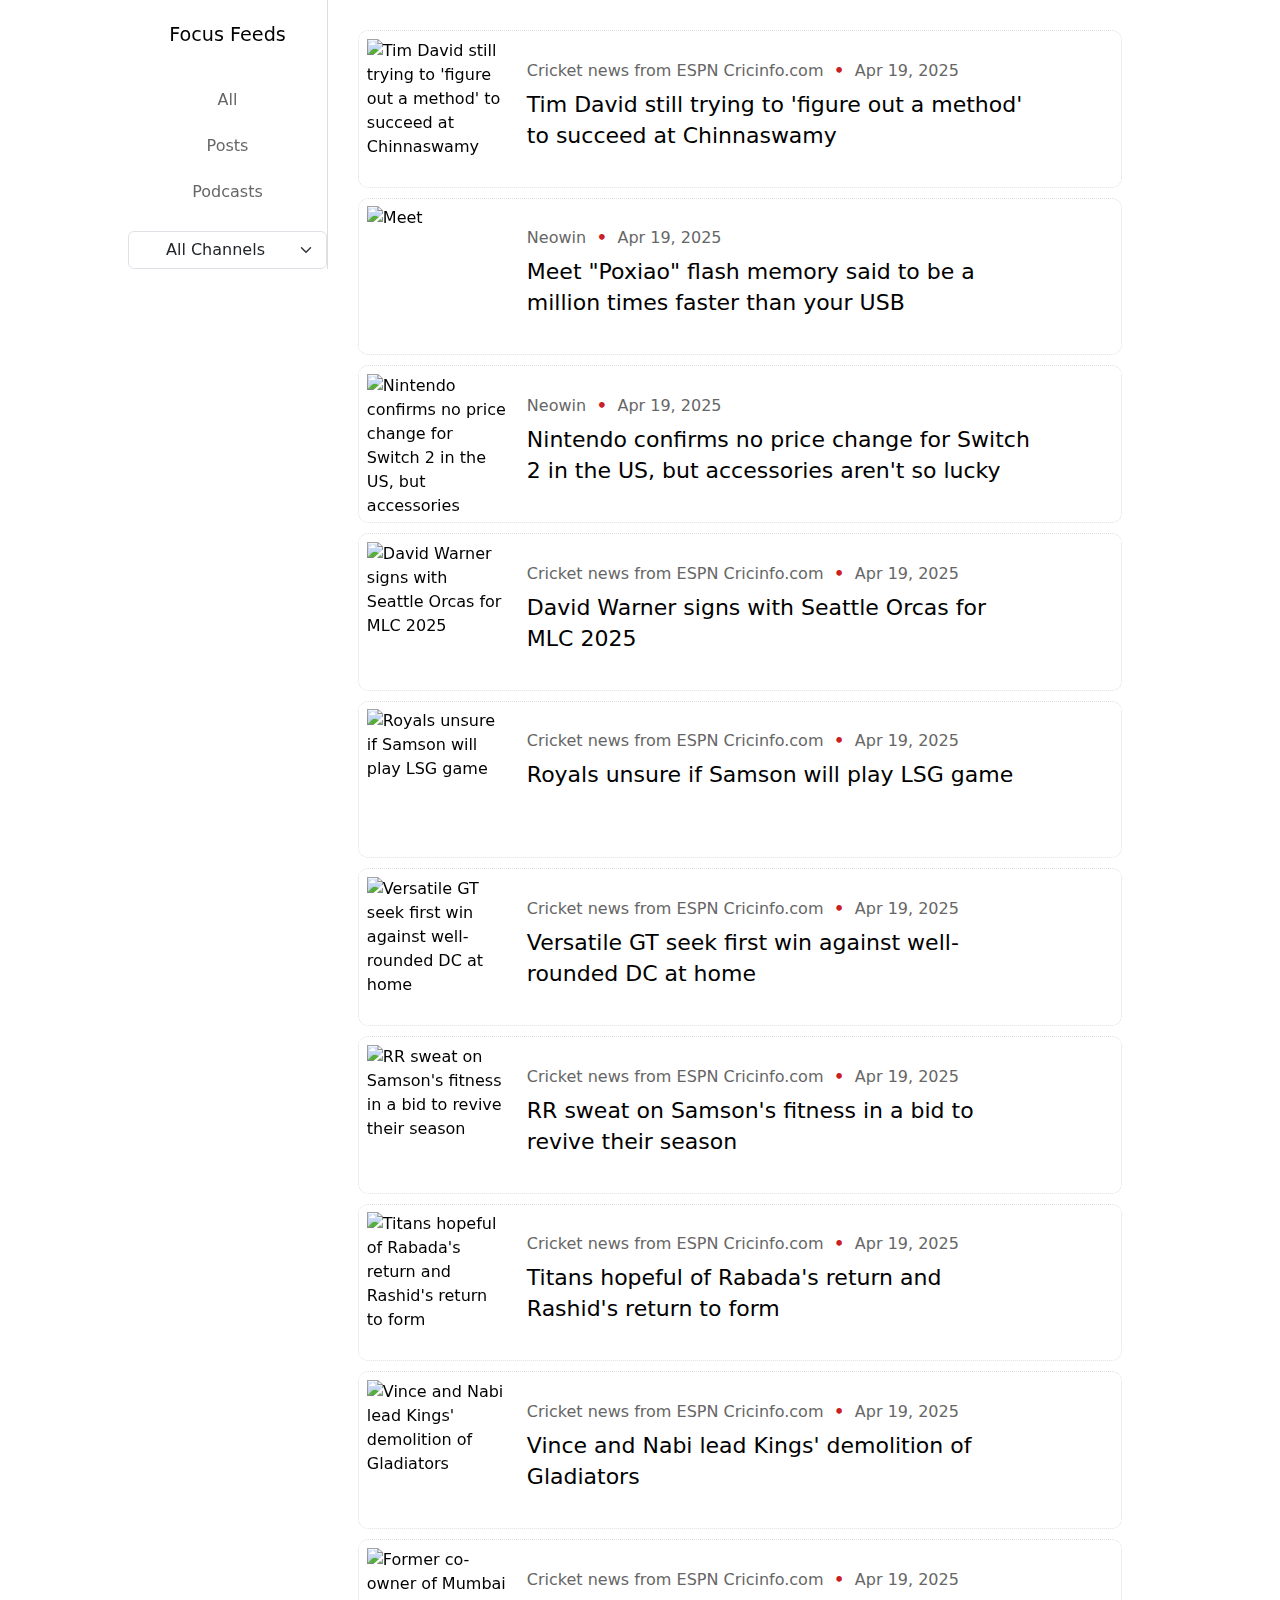
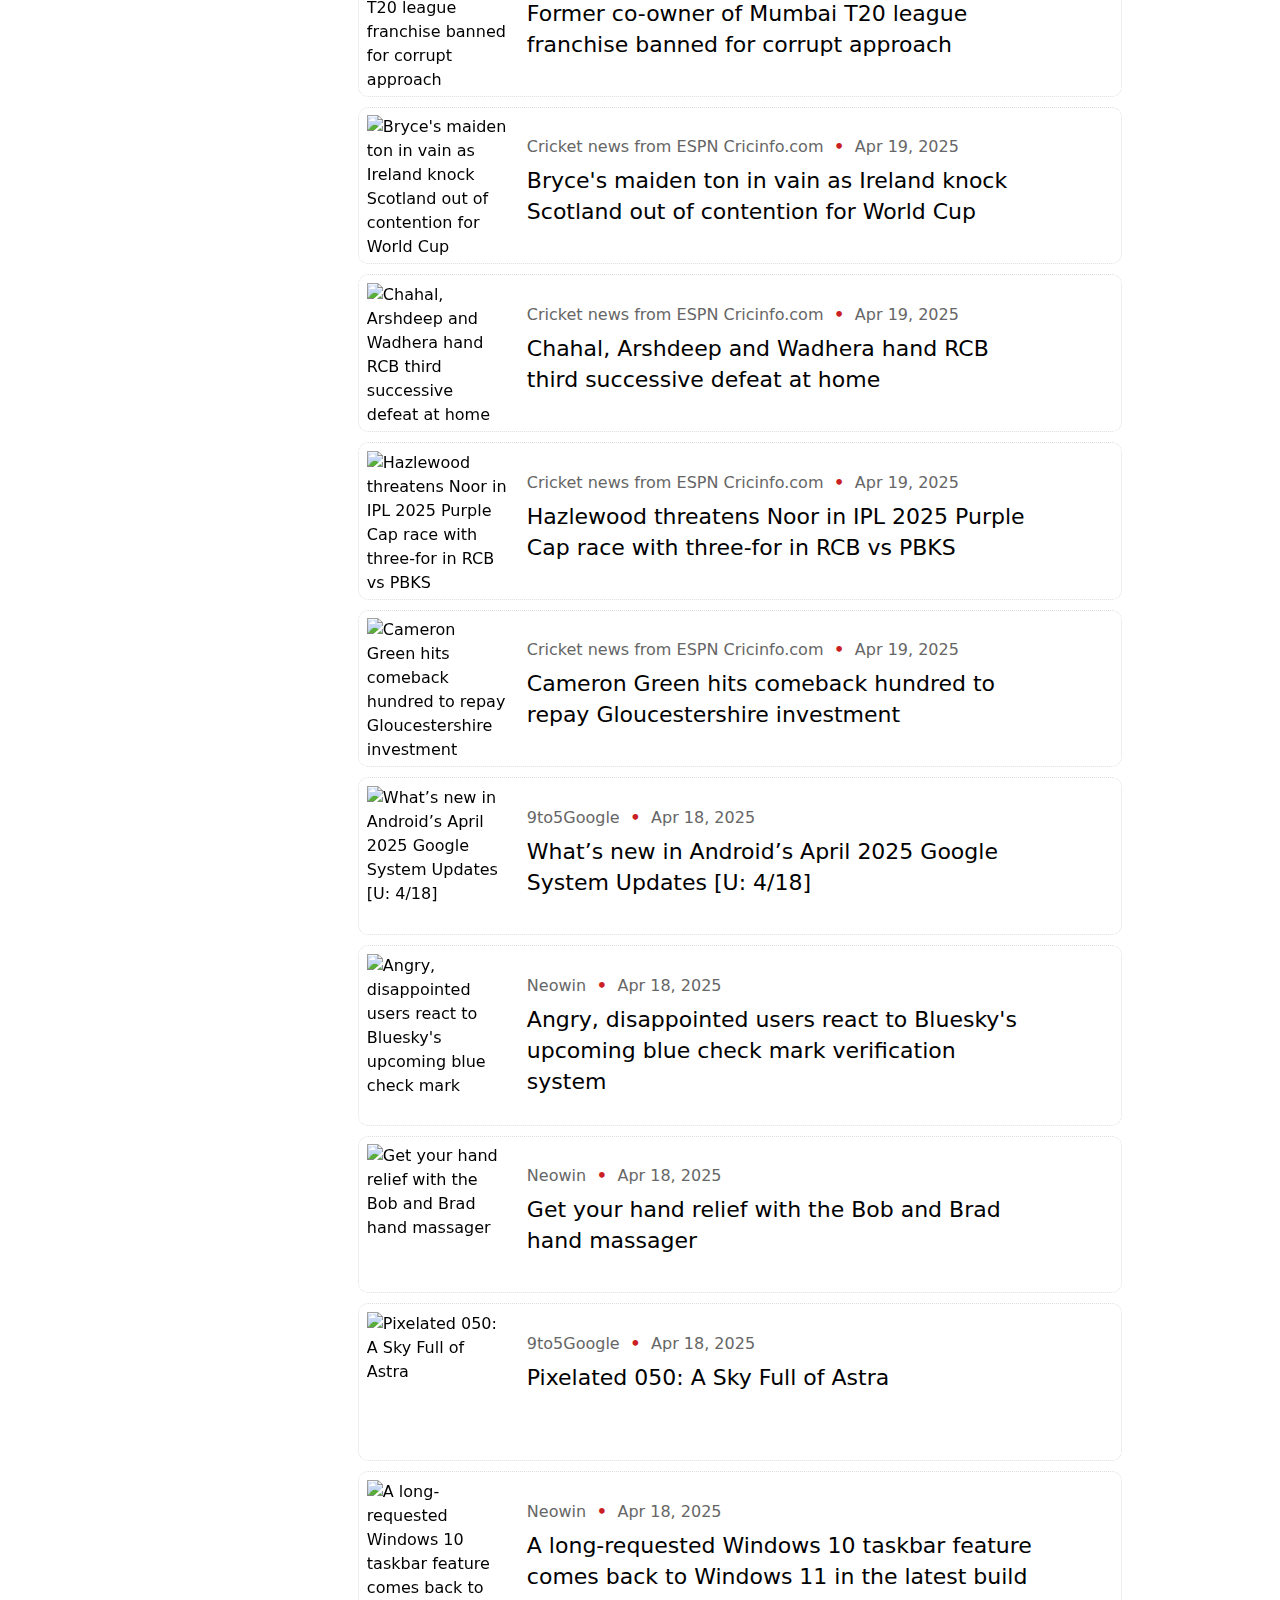
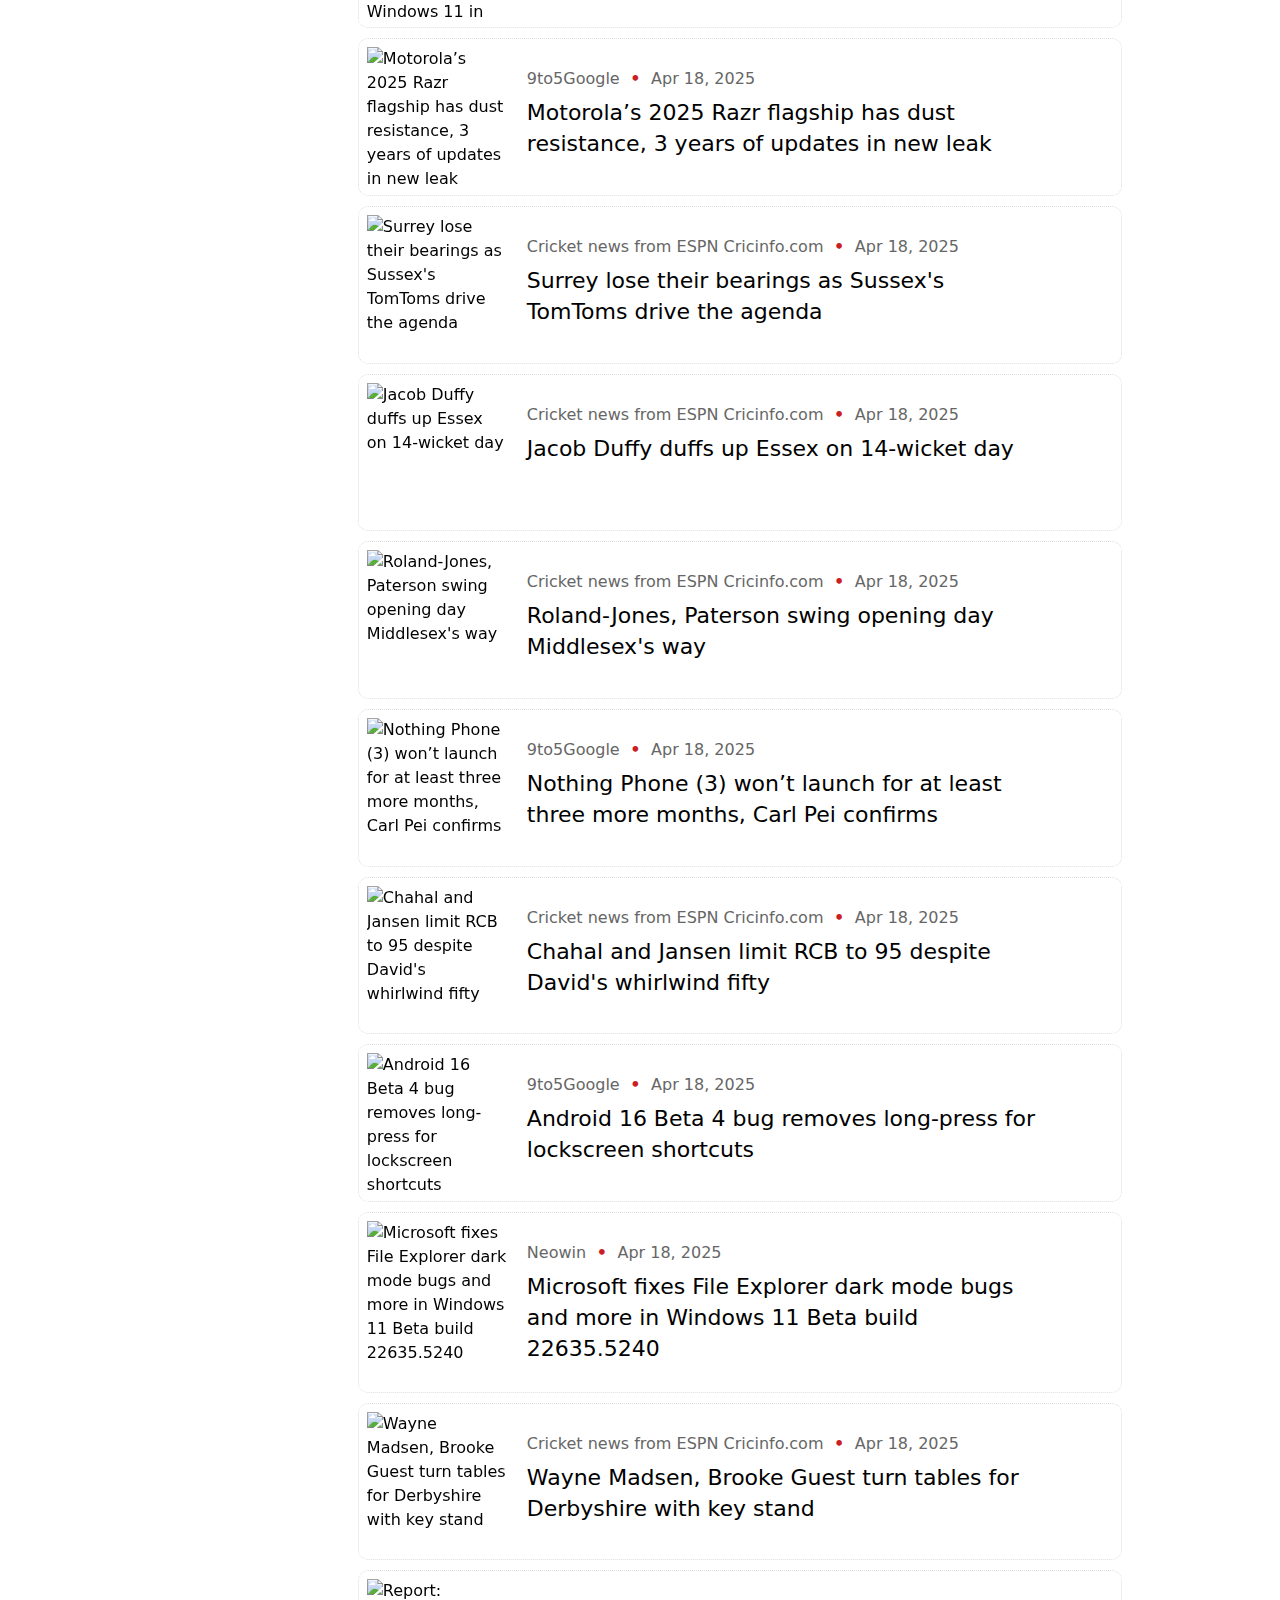
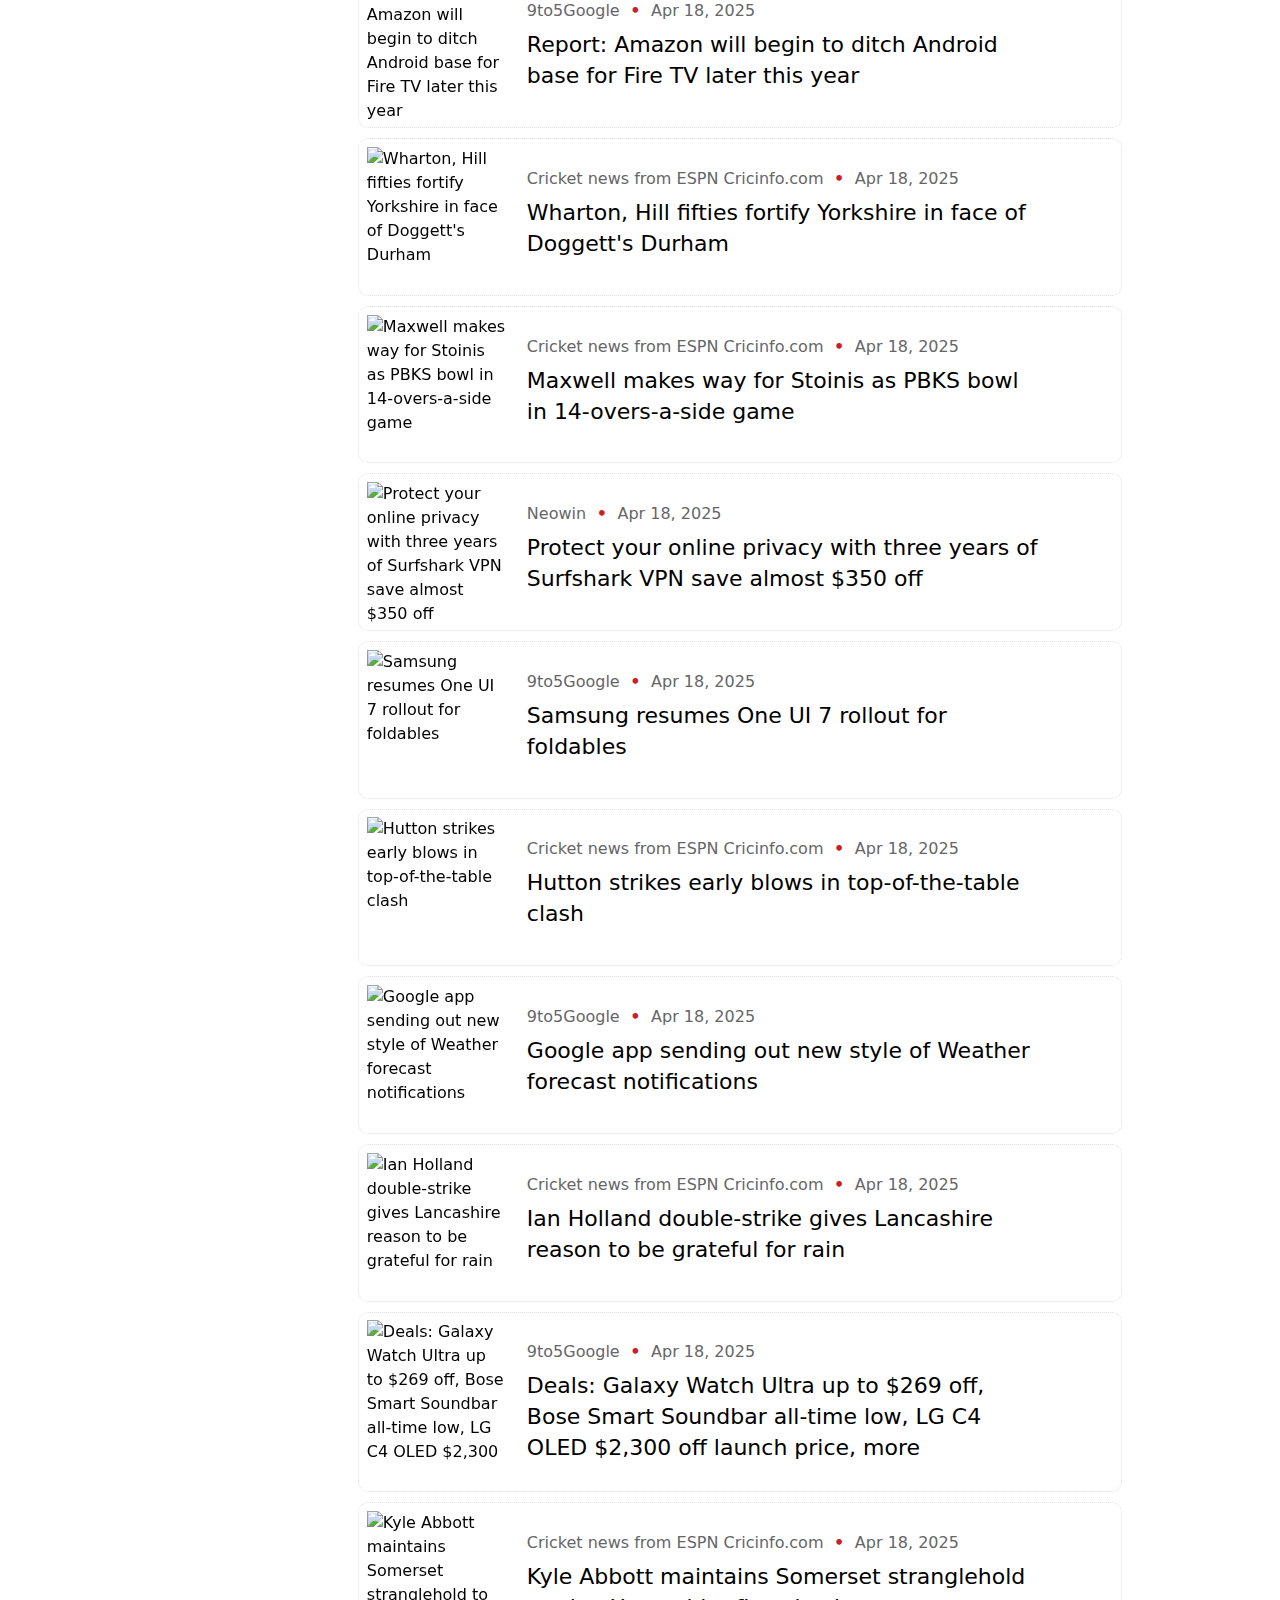
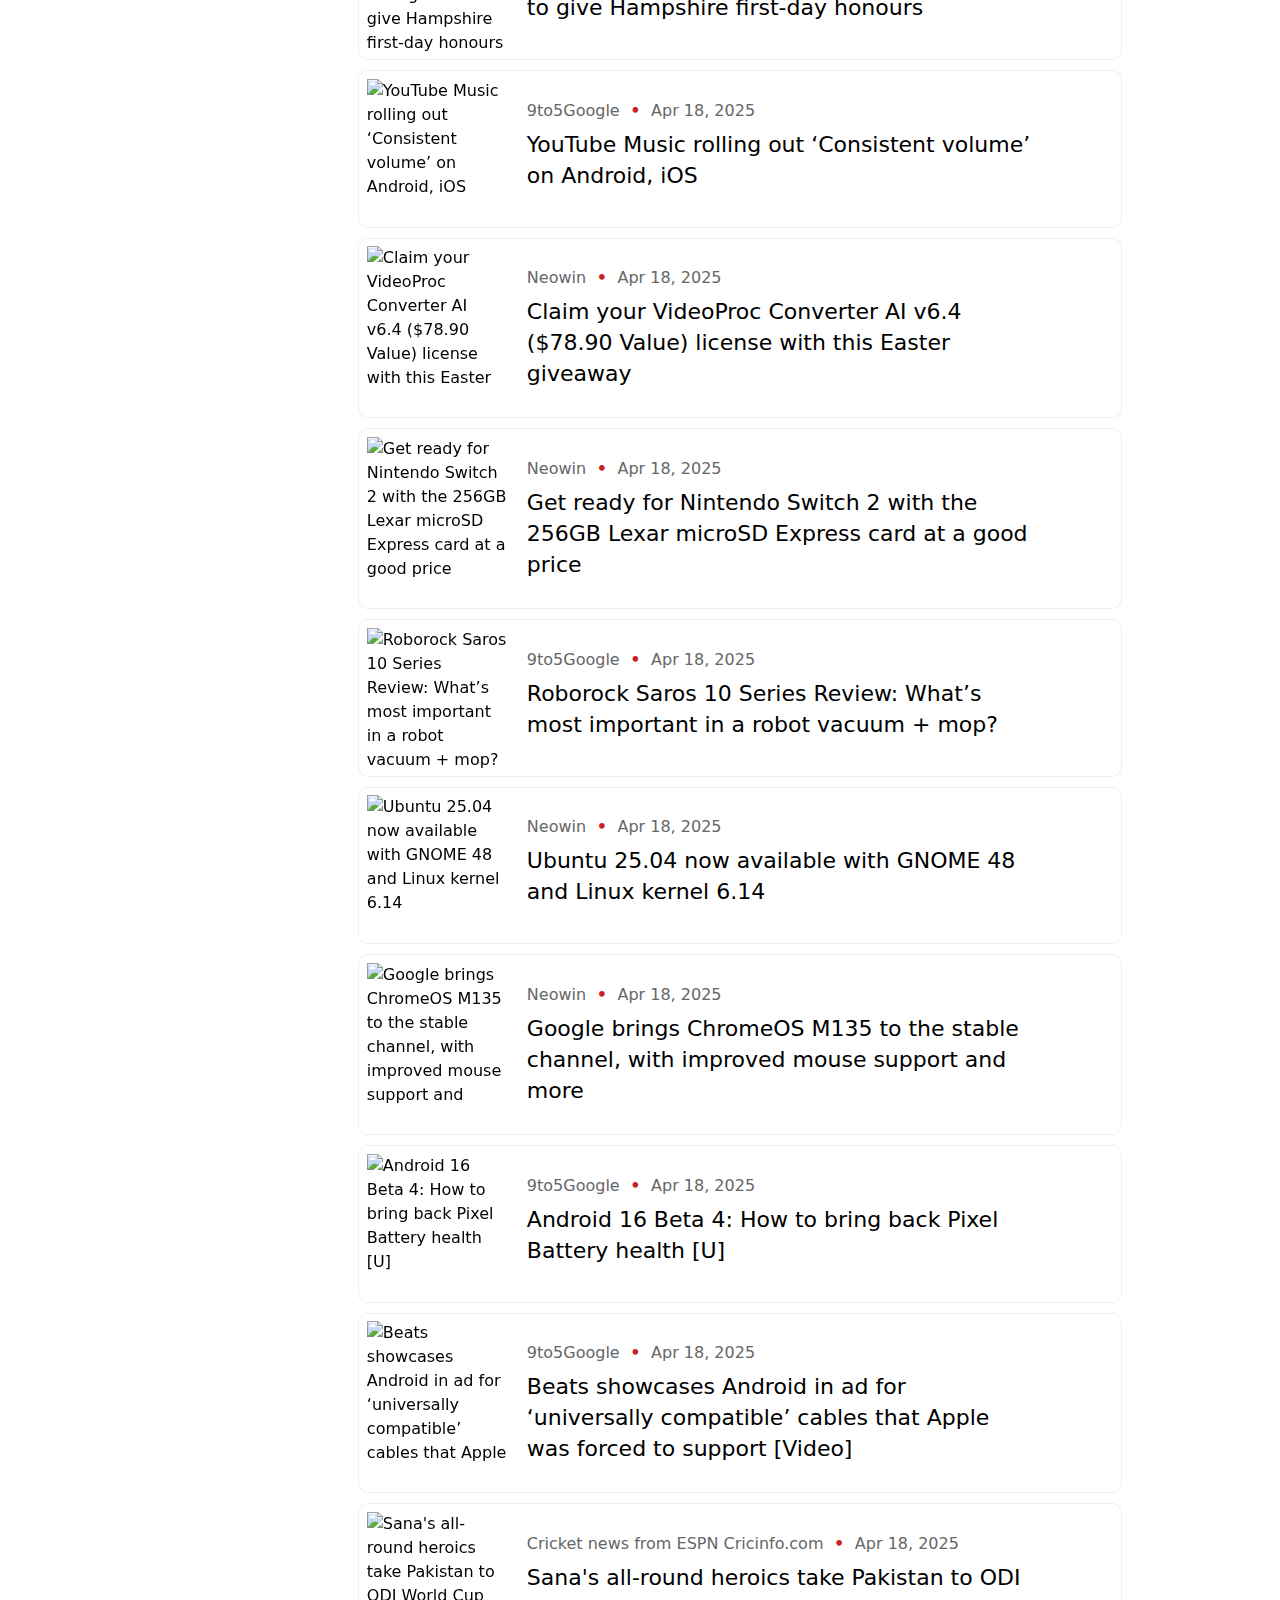
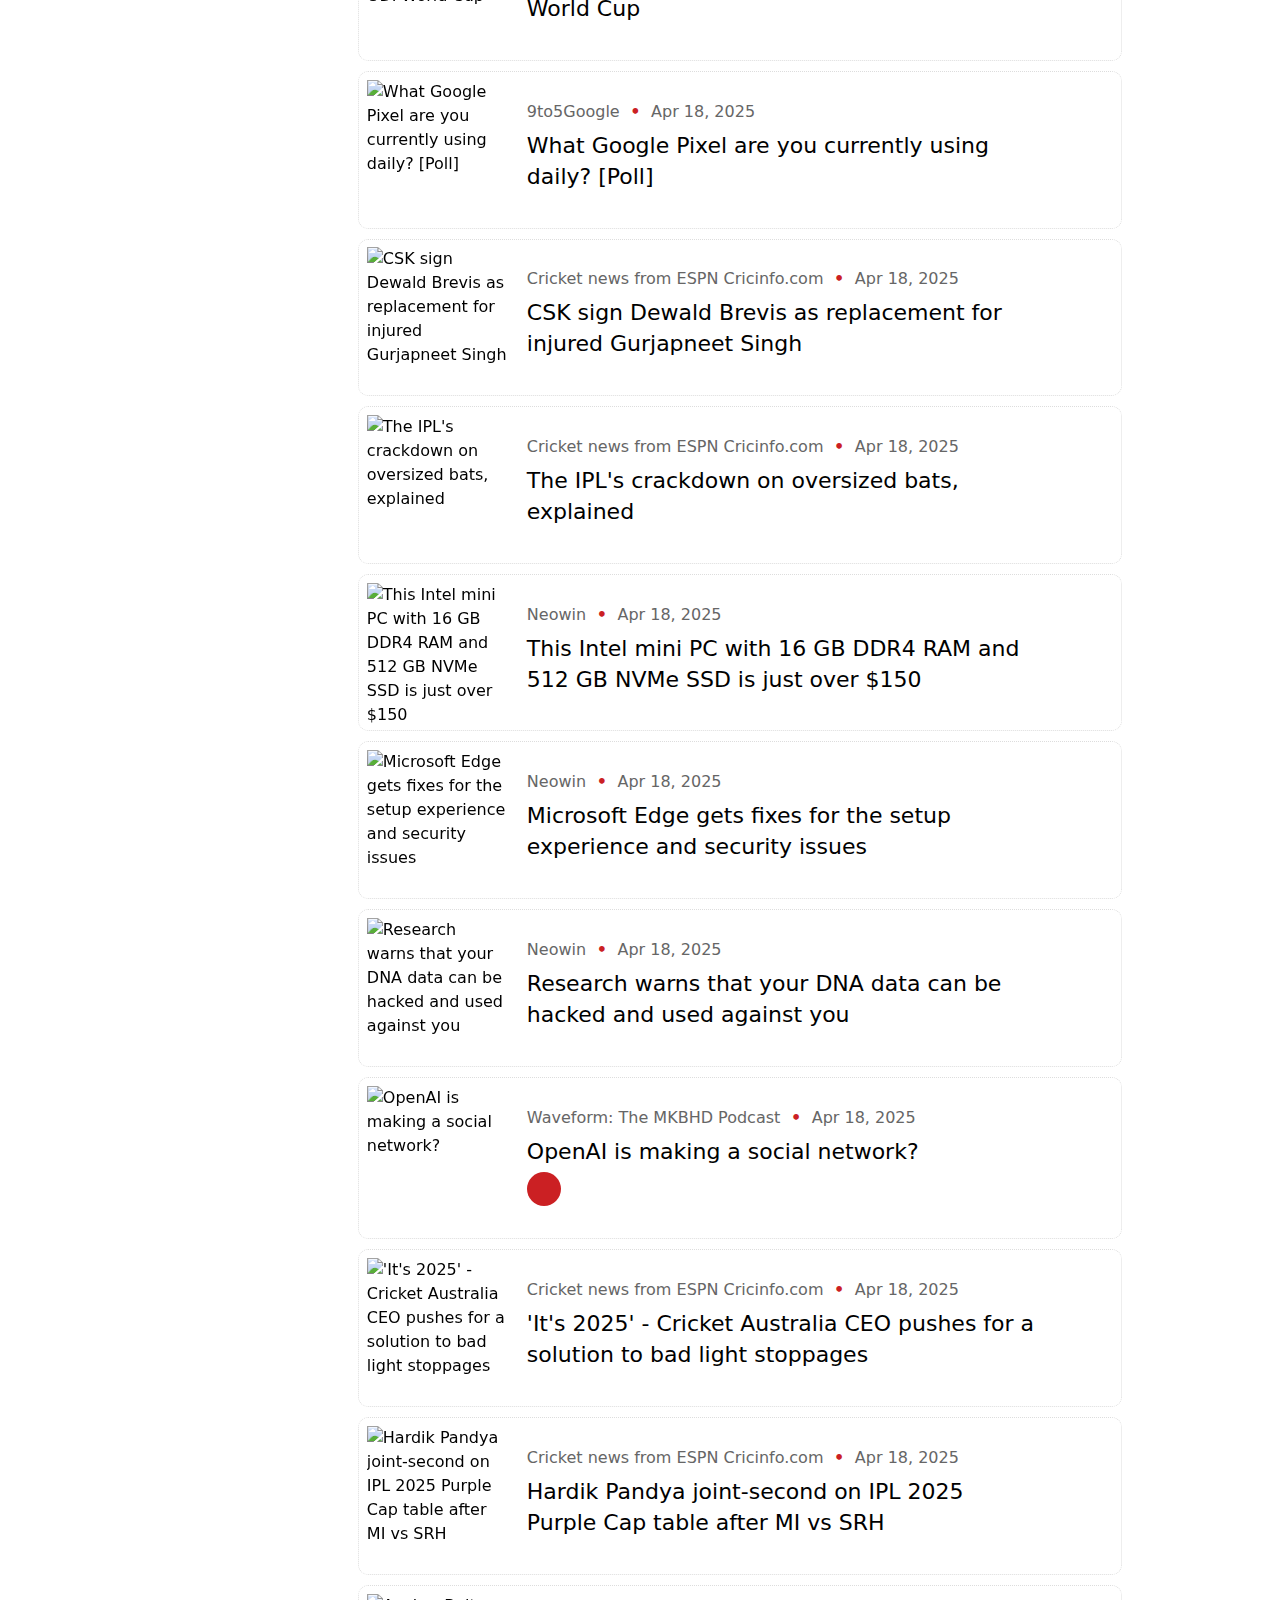
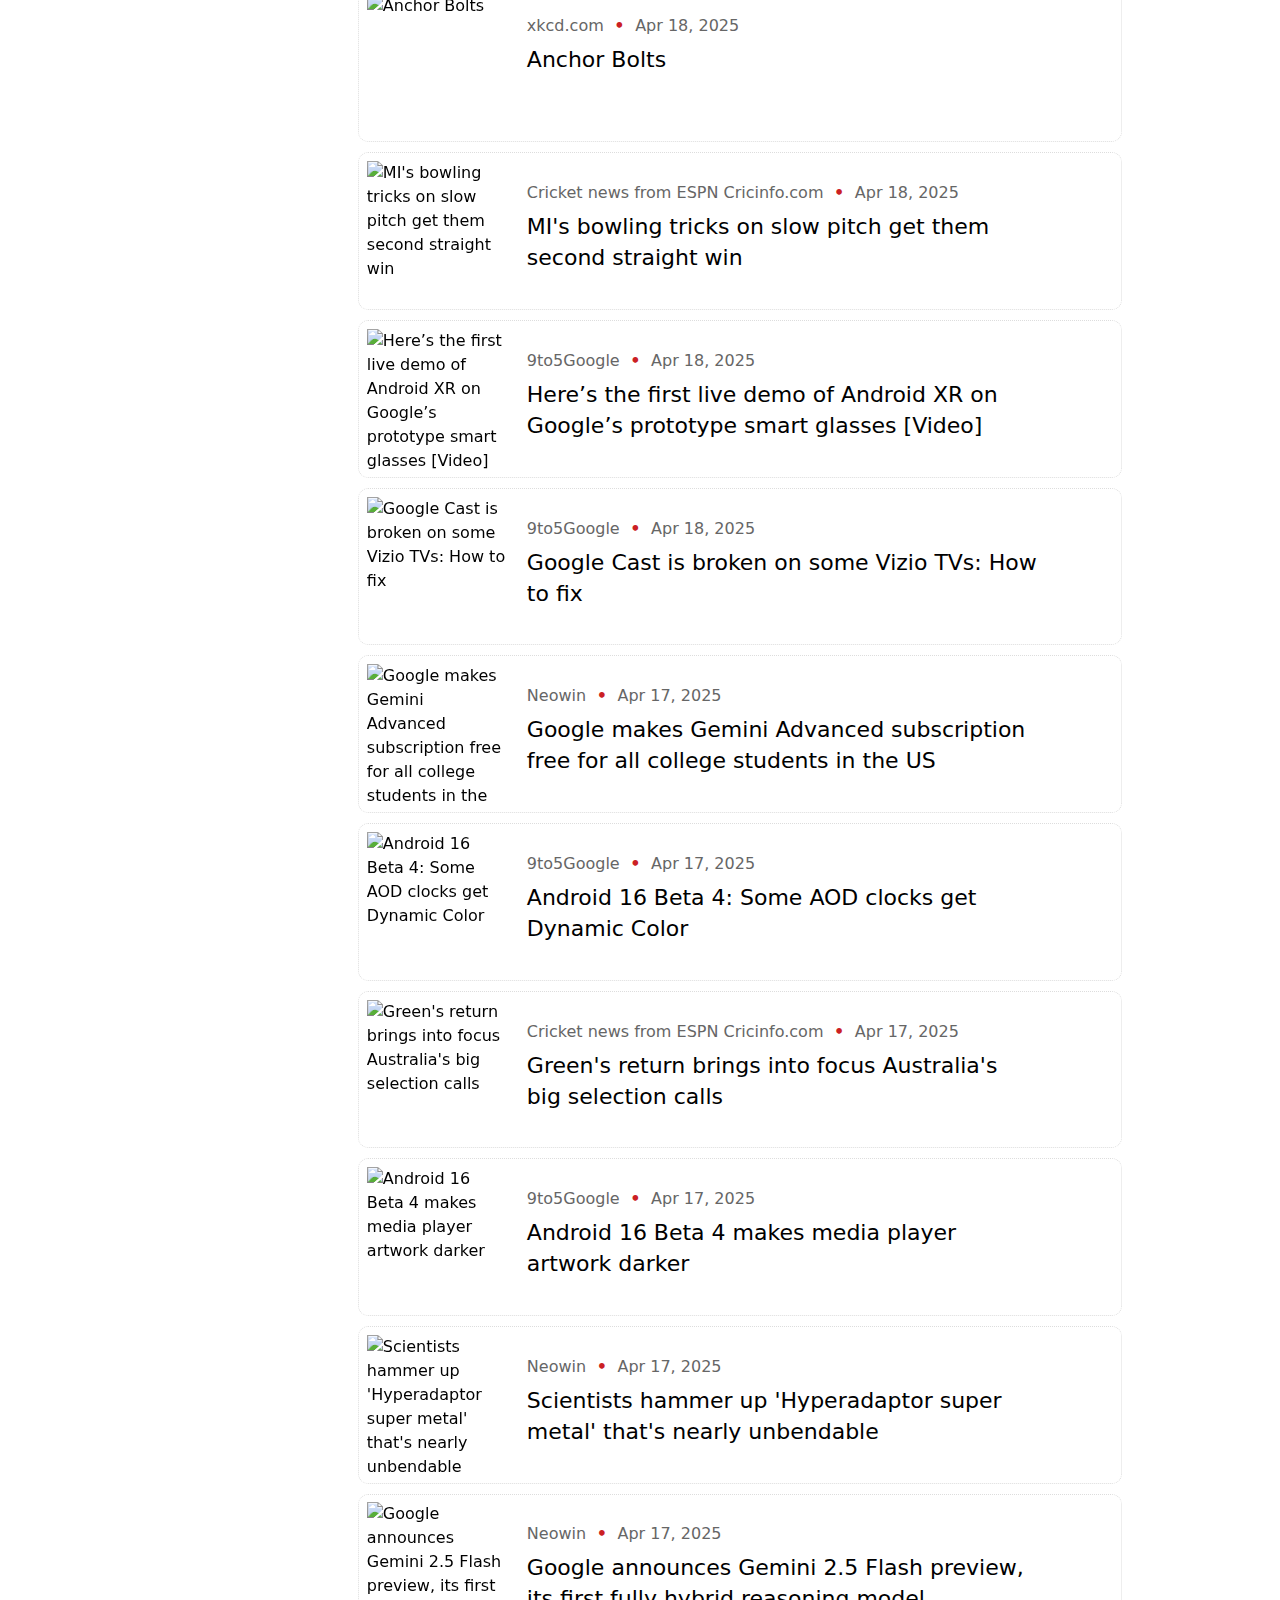
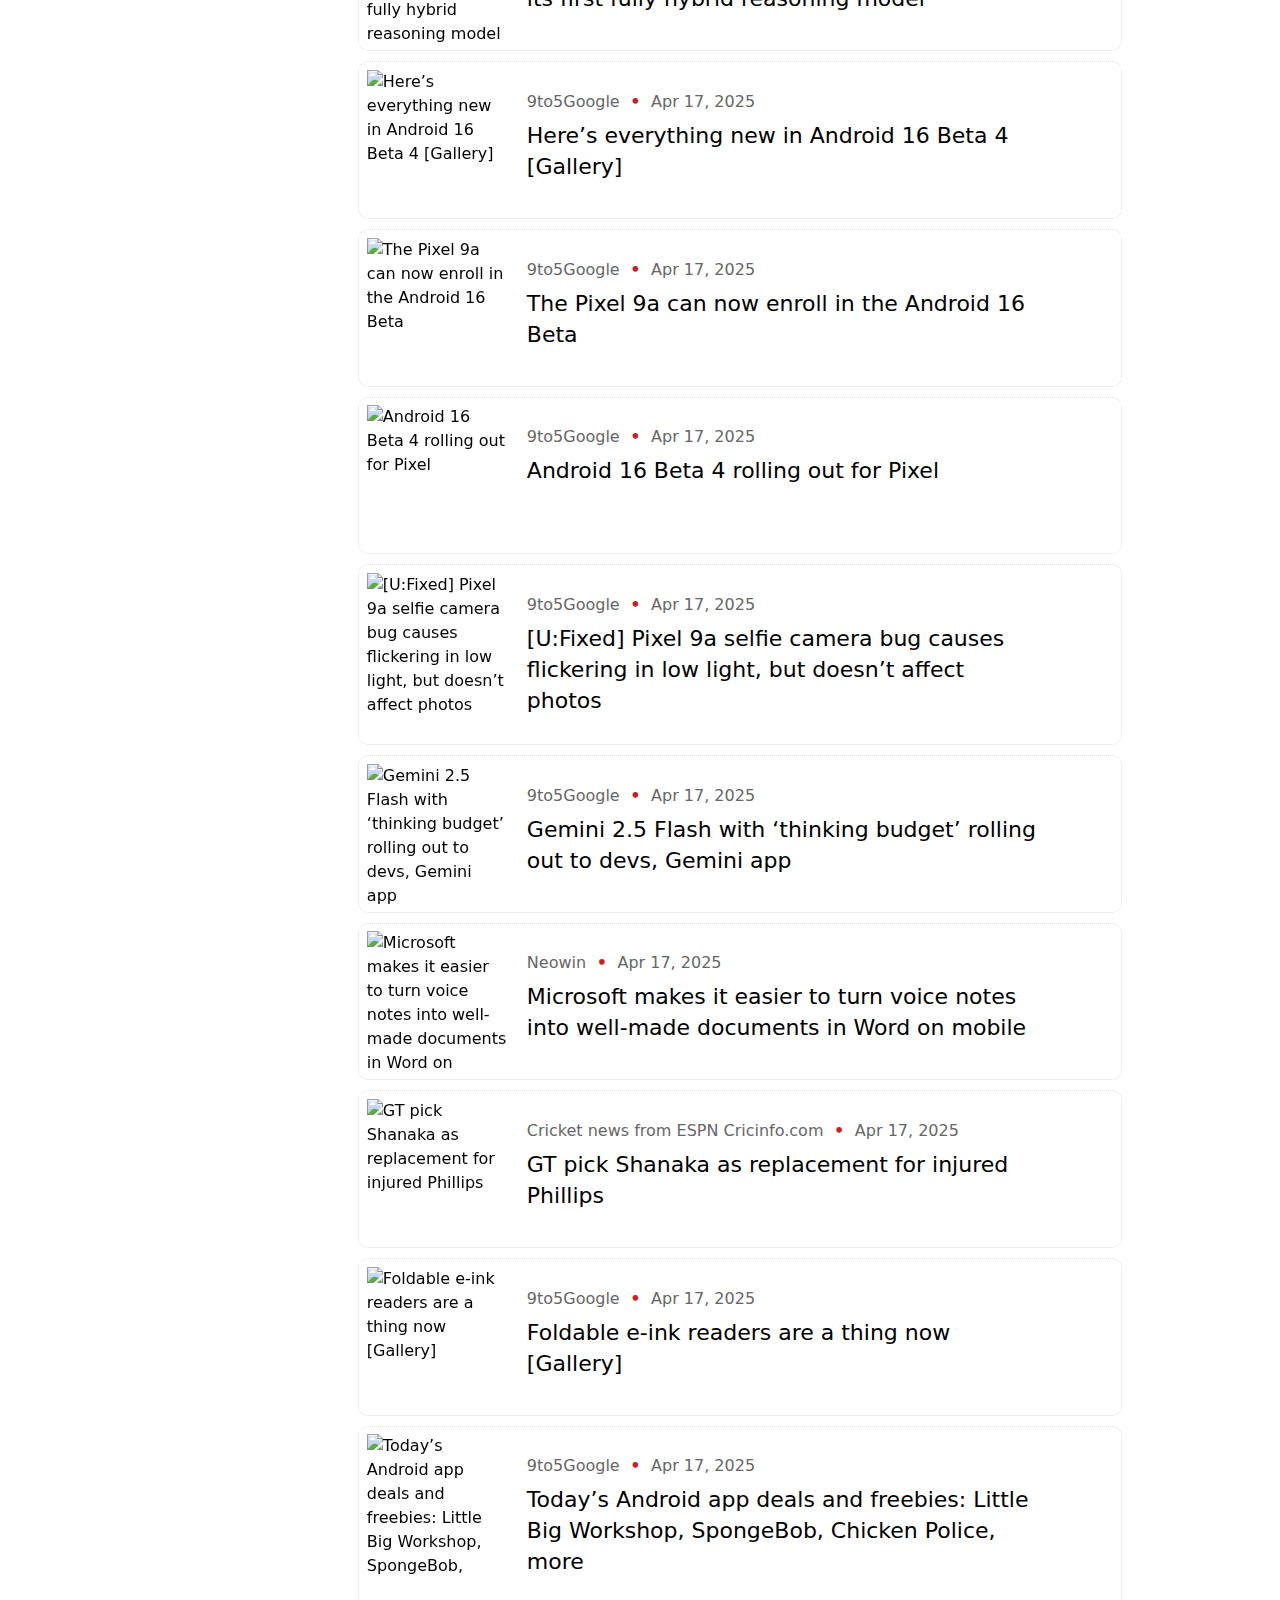
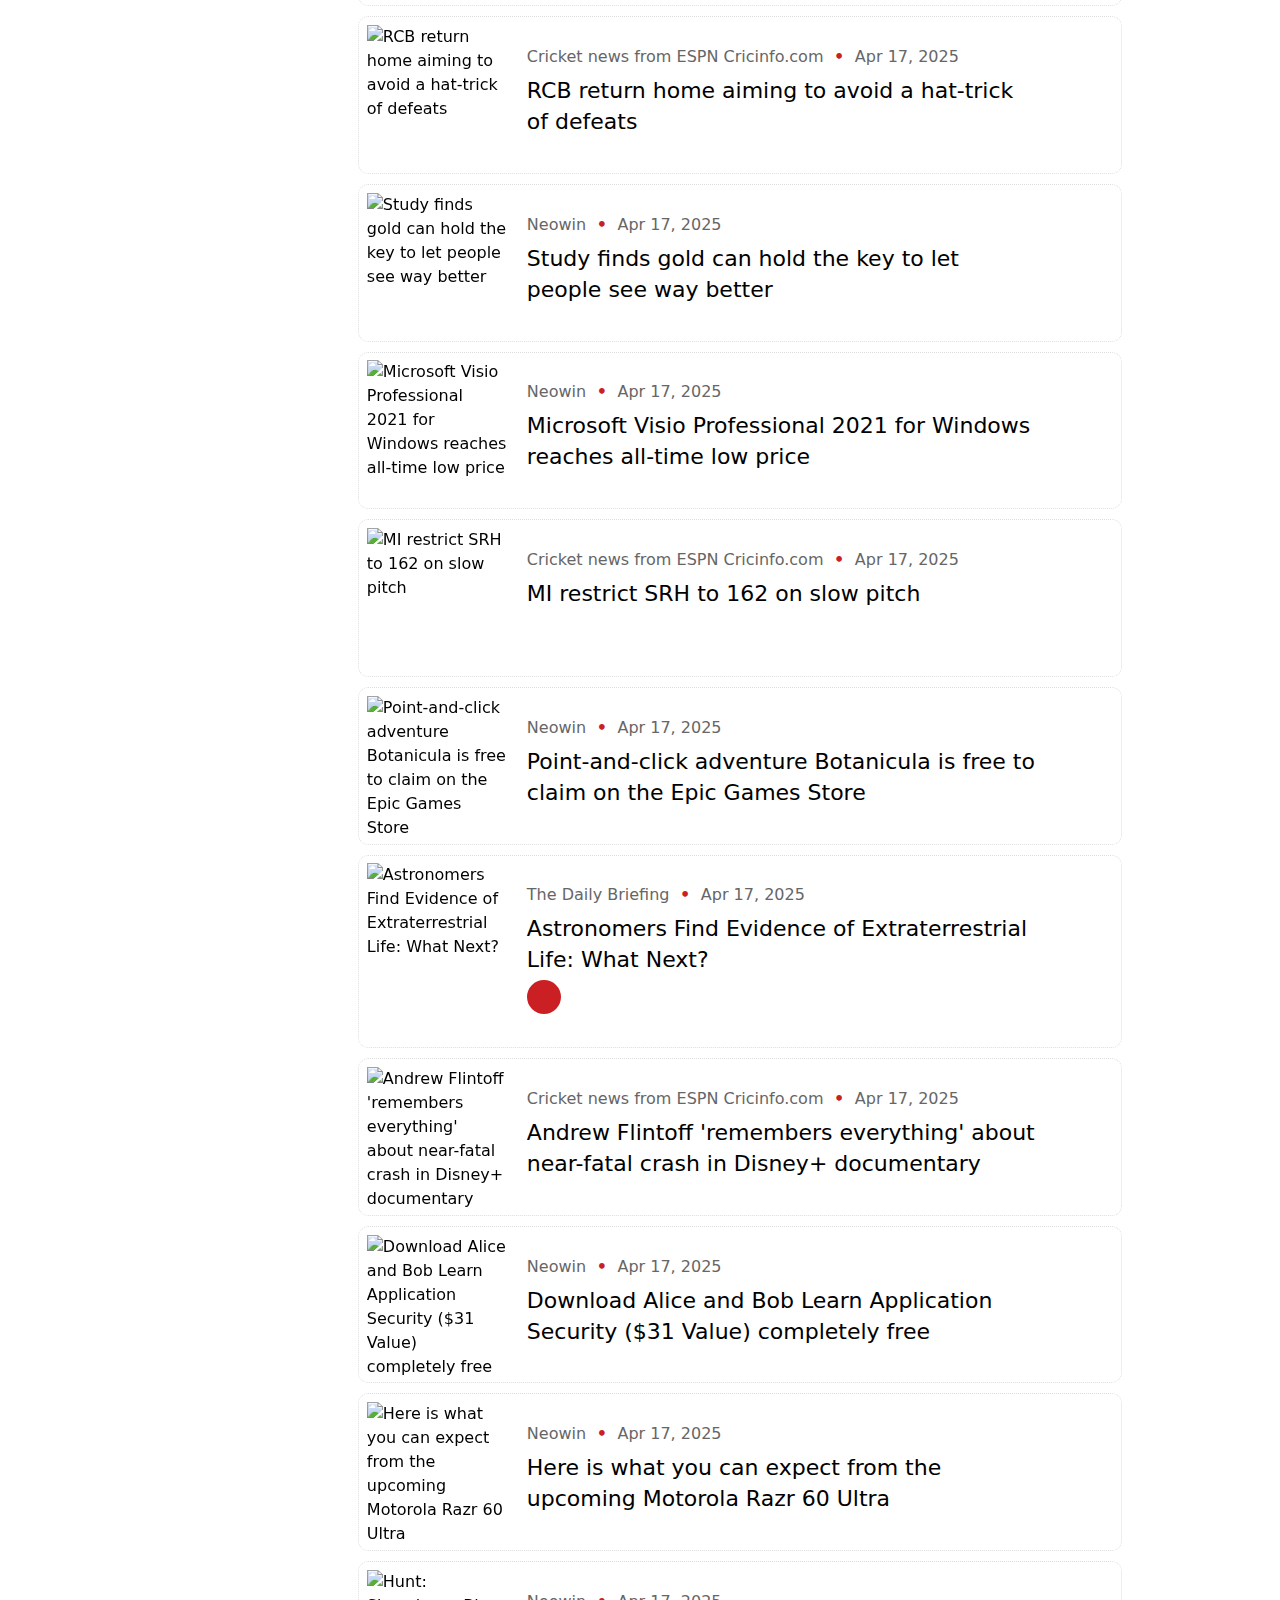
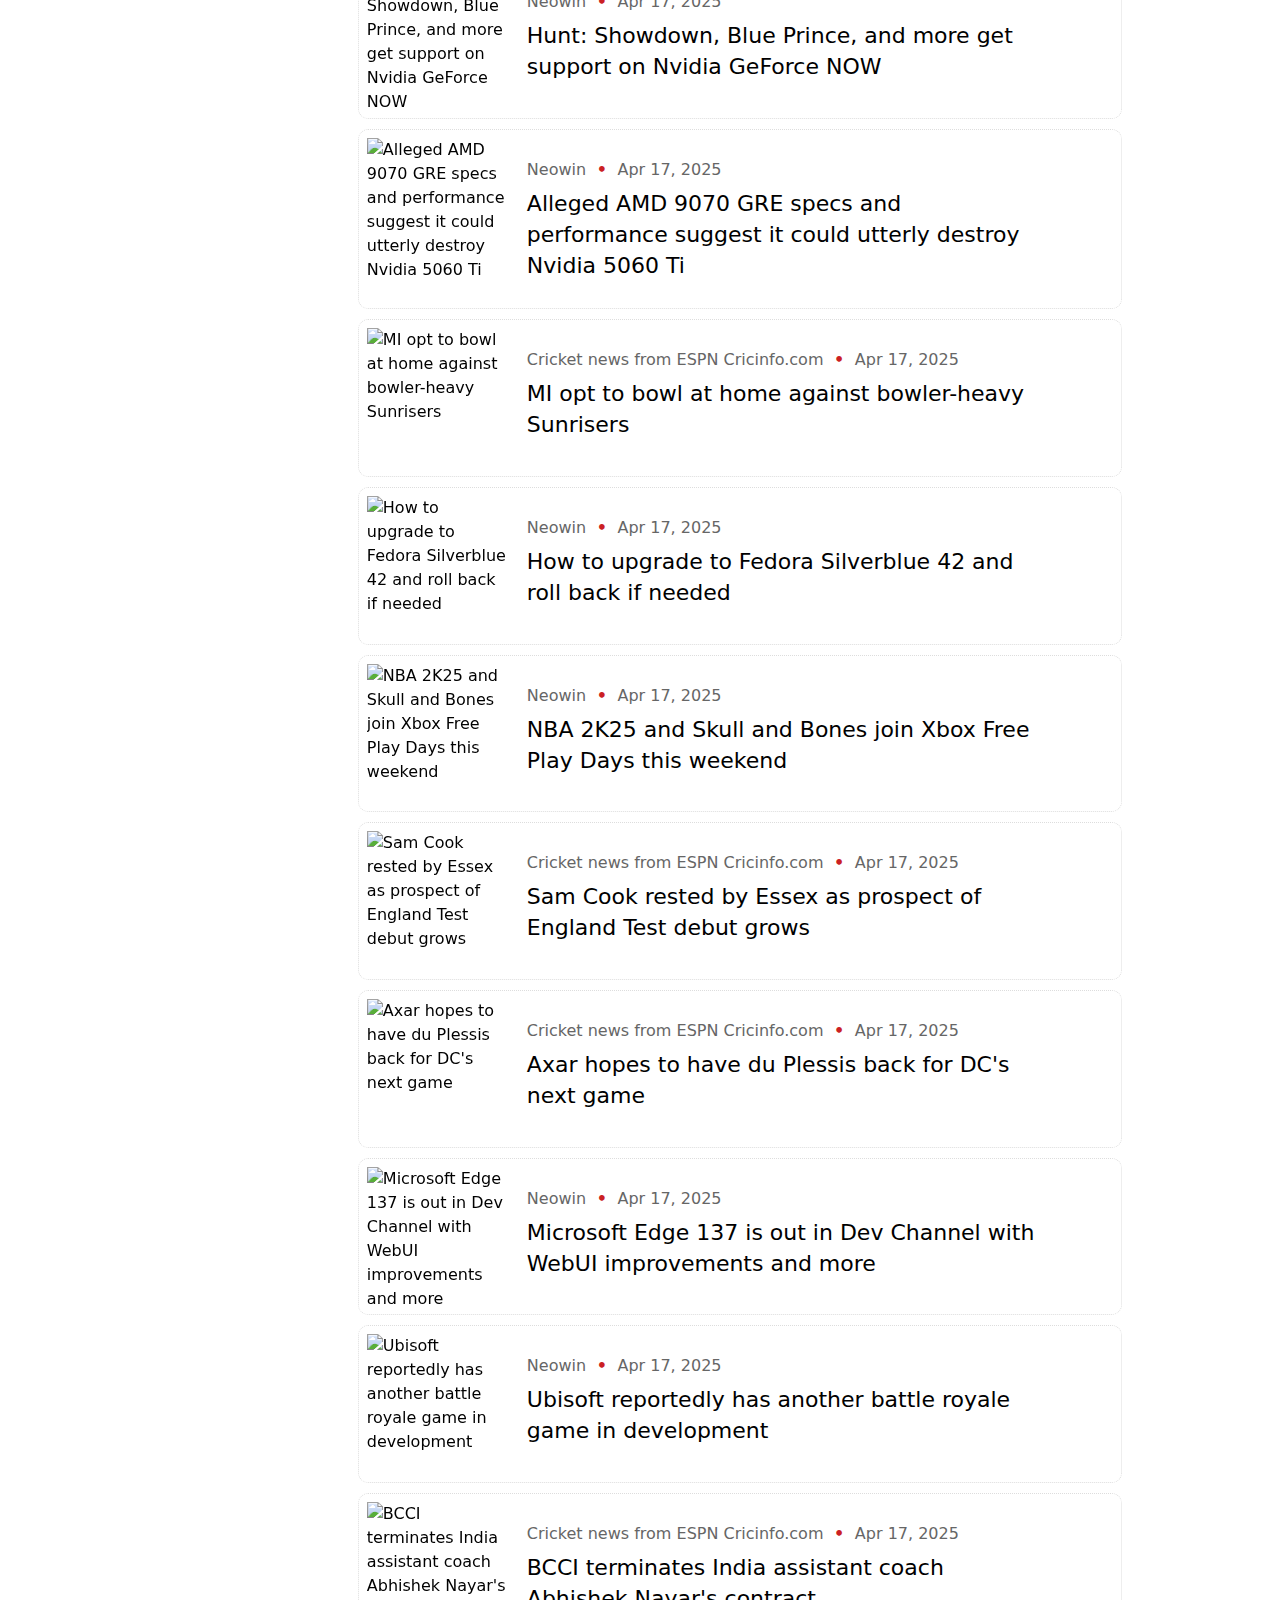
==== public/index.html @ 854ade67 "Updating the repository" ====
<!DOCTYPE html><html><head>
    <title>Focus Feeds </title>
    <link rel="stylesheet" href="https://cdn.jsdelivr.net/npm/bootstrap-icons@1.11.3/font/bootstrap-icons.min.css">
    <meta name="description" content="Focus Feeds : Now Focus While Feeding"/>
    <link href="https://cdn.jsdelivr.net/npm/bootstrap@5.3.3/dist/css/bootstrap.min.css" rel="stylesheet" integrity="sha384-QWTKZyjpPEjISv5WaRU9OFeRpok6YctnYmDr5pNlyT2bRjXh0JMhjY6hW+ALEwIH" crossorigin="anonymous">
    <script src="https://cdn.jsdelivr.net/npm/bootstrap@5.3.3/dist/js/bootstrap.bundle.min.js" integrity="sha384-YvpcrYf0tY3lHB60NNkmXc5s9fDVZLESaAA55NDzOxhy9GkcIdslK1eN7N6jIeHz" crossorigin="anonymous"></script>    
    <link rel="shortcut icon" href="favicon.svg"> 
  <link rel="icon" href="favicon.svg">
  <link rel="manifest" href="manifest.json" />
 <meta name="apple-mobile-web-app-capable" content="yes" />
    <meta name="apple-mobile-web-app-title" content="F_F" />
    <meta   name="apple-mobile-web-app-status-bar-style" content="default" />
    <meta name="viewport" content="width=device-width, initial-scale=1.0, minimum-scale=1.0">
    <meta charset="utf-8">
    <link rel="stylesheet" href="theme.css" type="text/css">
    <script>
        // Set Bootstrap theme based on system preference
        if (window.matchMedia && window.matchMedia('(prefers-color-scheme: dark)').matches) {
            document.documentElement.setAttribute('data-bs-theme', 'dark');
        } else {
            document.documentElement.setAttribute('data-bs-theme', 'light');
        }

        // Listen for system theme changes
        window.matchMedia('(prefers-color-scheme: dark)').addEventListener('change', event => {
            document.documentElement.setAttribute('data-bs-theme', event.matches ? 'dark' : 'light');
        });
    </script>
<script>
document.addEventListener('DOMContentLoaded', function() {
    const posts = document.querySelectorAll('.post');
    const loadMore = document.getElementById('loadMore');
    const sevenDaysAgo = Date.now() - (7 * 24 * 60 * 60 * 1000);
    
    // Initially hide posts older than limit
    let visibleCount = 0;
    posts.forEach(post => {
        if (visibleCount < 7) {
            post.style.display = 'flex';
        } else {
            post.style.display = 'none';
        }
        const timestamp = parseInt(post.dataset.ts) * 1000;
        if (timestamp >= sevenDaysAgo) {
            visibleCount++;
        }
    });

    // Show load more button if there are more posts
    if (visibleCount > 7) {
        loadMore.style.display = 'block';
    }

    loadMore.addEventListener('click', function() {
        posts.forEach(post => {
            const timestamp = parseInt(post.dataset.ts) * 1000;
            if (timestamp >= sevenDaysAgo) {
                post.style.display = 'flex';
            }
        });
        loadMore.style.display = 'none';
    });
});
</script>
</head>
<body>
<div id="header">Focus Feeds</div>
    <div id="pcwrap">
<div id="filter"><div class="pclogo">Focus Feeds</div><span id="filters">
<span class="tab ">All</span>
<span class="tab">Posts</span>
<span class="tab">Podcasts</span>
</span>
<select name="changechannel" class="form-select" ><option value="All">All Channels</option><option value="Cricket news from ESPN Cricinfo.com">Cricket news from ESPN Cricinfo.com</option><option value="Neowin">Neowin</option><option value="9to5Google">9to5Google</option><option value="Waveform: The MKBHD Podcast">Waveform: The MKBHD Podcast</option><option value="xkcd.com">xkcd.com</option><option value="The Daily Briefing">The Daily Briefing</option><option value="World Leader Leaderboard">World Leader Leaderboard</option></select>
</div>

<div id="wrap">
    <button id="loadMore" style="display: none;" class="btn btn-secondary settings">Load Last 7 Days</button>

<div class="post" data-channel="Cricket news from ESPN Cricinfo.com" data-ts="1745042689" data-audio="0"><div class="leftpan"><img src="https://i.imgci.com/espncricinfo/espncinew.png" alt="Tim David still trying to 'figure out a method' to succeed at Chinnaswamy"/ ></div><div class="rightpan"><div class="feedname"><span class="channel">Cricket news from ESPN Cricinfo.com</span> &bull; <span class="date">Apr 19, 2025</span></div>
<h2><a href="https://www.espncricinfo.com/ci/content/story/1481915.html?ex_cid=OTC-RSS" target="_blank">Tim David still trying to 'figure out a method' to succeed at Chinnaswamy</a></h2>
</div></div>
<div class="post" data-channel="Neowin" data-ts="1745041921" data-audio="0"><div class="leftpan"><img src="https://cdn.neowin.com/news/images/uploaded/2025/04/1745040996_usb_pendrive_source_depositphotos_story.jpg" alt="Meet "Poxiao" flash memory said to be a million times faster than your USB"/ ></div><div class="rightpan"><div class="feedname"><span class="channel">Neowin</span> &bull; <span class="date">Apr 19, 2025</span></div>
<h2><a href="https://www.neowin.net/news/meet-poxiao-flash-memory-said-to-be-a-million-times-faster-than-your-usb/" target="_blank">Meet "Poxiao" flash memory said to be a million times faster than your USB</a></h2>
</div></div>
<div class="post" data-channel="Neowin" data-ts="1745040241" data-audio="0"><div class="leftpan"><img src="https://cdn.neowin.com/news/images/uploaded/2025/04/1743622129_nintendoswitch2-hw-11_story.jpg" alt="Nintendo confirms no price change for Switch 2 in the US, but accessories aren't so lucky"/ ></div><div class="rightpan"><div class="feedname"><span class="channel">Neowin</span> &bull; <span class="date">Apr 19, 2025</span></div>
<h2><a href="https://www.neowin.net/news/nintendo-confirms-no-price-change-for-switch-2-in-the-us-but-accessories-arent-so-lucky/" target="_blank">Nintendo confirms no price change for Switch 2 in the US, but accessories aren't so lucky</a></h2>
</div></div>
<div class="post" data-channel="Cricket news from ESPN Cricinfo.com" data-ts="1745039566" data-audio="0"><div class="leftpan"><img src="https://i.imgci.com/espncricinfo/espncinew.png" alt="David Warner signs with Seattle Orcas for MLC 2025"/ ></div><div class="rightpan"><div class="feedname"><span class="channel">Cricket news from ESPN Cricinfo.com</span> &bull; <span class="date">Apr 19, 2025</span></div>
<h2><a href="https://www.espncricinfo.com/ci/content/story/1481912.html?ex_cid=OTC-RSS" target="_blank">David Warner signs with Seattle Orcas for MLC 2025</a></h2>
</div></div>
<div class="post" data-channel="Cricket news from ESPN Cricinfo.com" data-ts="1745036704" data-audio="0"><div class="leftpan"><img src="https://i.imgci.com/espncricinfo/espncinew.png" alt="Royals unsure if Samson will play LSG game"/ ></div><div class="rightpan"><div class="feedname"><span class="channel">Cricket news from ESPN Cricinfo.com</span> &bull; <span class="date">Apr 19, 2025</span></div>
<h2><a href="https://www.espncricinfo.com/ci/content/story/1481775.html?ex_cid=OTC-RSS" target="_blank">Royals unsure if Samson will play LSG game</a></h2>
</div></div>
<div class="post" data-channel="Cricket news from ESPN Cricinfo.com" data-ts="1745036012" data-audio="0"><div class="leftpan"><img src="https://i.imgci.com/espncricinfo/espncinew.png" alt="Versatile GT seek first win against well-rounded DC at home"/ ></div><div class="rightpan"><div class="feedname"><span class="channel">Cricket news from ESPN Cricinfo.com</span> &bull; <span class="date">Apr 19, 2025</span></div>
<h2><a href="https://www.espncricinfo.com/ci/content/story/1481789.html?ex_cid=OTC-RSS" target="_blank">Versatile GT seek first win against well-rounded DC at home</a></h2>
</div></div>
<div class="post" data-channel="Cricket news from ESPN Cricinfo.com" data-ts="1745034536" data-audio="0"><div class="leftpan"><img src="https://i.imgci.com/espncricinfo/espncinew.png" alt="RR sweat on Samson's fitness in a bid to revive their season"/ ></div><div class="rightpan"><div class="feedname"><span class="channel">Cricket news from ESPN Cricinfo.com</span> &bull; <span class="date">Apr 19, 2025</span></div>
<h2><a href="https://www.espncricinfo.com/ci/content/story/1481812.html?ex_cid=OTC-RSS" target="_blank">RR sweat on Samson's fitness in a bid to revive their season</a></h2>
</div></div>
<div class="post" data-channel="Cricket news from ESPN Cricinfo.com" data-ts="1745033107" data-audio="0"><div class="leftpan"><img src="https://i.imgci.com/espncricinfo/espncinew.png" alt="Titans hopeful of Rabada's return and Rashid's return to form"/ ></div><div class="rightpan"><div class="feedname"><span class="channel">Cricket news from ESPN Cricinfo.com</span> &bull; <span class="date">Apr 19, 2025</span></div>
<h2><a href="https://www.espncricinfo.com/ci/content/story/1481830.html?ex_cid=OTC-RSS" target="_blank">Titans hopeful of Rabada's return and Rashid's return to form</a></h2>
</div></div>
<div class="post" data-channel="Cricket news from ESPN Cricinfo.com" data-ts="1745032903" data-audio="0"><div class="leftpan"><img src="https://i.imgci.com/espncricinfo/espncinew.png" alt="Vince and Nabi lead Kings' demolition of Gladiators"/ ></div><div class="rightpan"><div class="feedname"><span class="channel">Cricket news from ESPN Cricinfo.com</span> &bull; <span class="date">Apr 19, 2025</span></div>
<h2><a href="https://www.espncricinfo.com/ci/content/story/1481840.html?ex_cid=OTC-RSS" target="_blank">Vince and Nabi lead Kings' demolition of Gladiators</a></h2>
</div></div>
<div class="post" data-channel="Cricket news from ESPN Cricinfo.com" data-ts="1745032148" data-audio="0"><div class="leftpan"><img src="https://i.imgci.com/espncricinfo/espncinew.png" alt="Former co-owner of Mumbai T20 league franchise banned for corrupt approach"/ ></div><div class="rightpan"><div class="feedname"><span class="channel">Cricket news from ESPN Cricinfo.com</span> &bull; <span class="date">Apr 19, 2025</span></div>
<h2><a href="https://www.espncricinfo.com/ci/content/story/1481857.html?ex_cid=OTC-RSS" target="_blank">Former co-owner of Mumbai T20 league franchise banned for corrupt approach</a></h2>
</div></div>
<div class="post" data-channel="Cricket news from ESPN Cricinfo.com" data-ts="1745031910" data-audio="0"><div class="leftpan"><img src="https://i.imgci.com/espncricinfo/espncinew.png" alt="Bryce's maiden ton in vain as Ireland knock Scotland out of contention for World Cup"/ ></div><div class="rightpan"><div class="feedname"><span class="channel">Cricket news from ESPN Cricinfo.com</span> &bull; <span class="date">Apr 19, 2025</span></div>
<h2><a href="https://www.espncricinfo.com/ci/content/story/1481881.html?ex_cid=OTC-RSS" target="_blank">Bryce's maiden ton in vain as Ireland knock Scotland out of contention for World Cup</a></h2>
</div></div>
<div class="post" data-channel="Cricket news from ESPN Cricinfo.com" data-ts="1745030921" data-audio="0"><div class="leftpan"><img src="https://i.imgci.com/espncricinfo/espncinew.png" alt="Chahal, Arshdeep and Wadhera hand RCB third successive defeat at home"/ ></div><div class="rightpan"><div class="feedname"><span class="channel">Cricket news from ESPN Cricinfo.com</span> &bull; <span class="date">Apr 19, 2025</span></div>
<h2><a href="https://www.espncricinfo.com/ci/content/story/1481902.html?ex_cid=OTC-RSS" target="_blank">Chahal, Arshdeep and Wadhera hand RCB third successive defeat at home</a></h2>
</div></div>
<div class="post" data-channel="Cricket news from ESPN Cricinfo.com" data-ts="1745024218" data-audio="0"><div class="leftpan"><img src="https://i.imgci.com/espncricinfo/espncinew.png" alt="Hazlewood threatens Noor in IPL 2025 Purple Cap race with three-for in RCB vs PBKS"/ ></div><div class="rightpan"><div class="feedname"><span class="channel">Cricket news from ESPN Cricinfo.com</span> &bull; <span class="date">Apr 19, 2025</span></div>
<h2><a href="https://www.espncricinfo.com/ci/content/story/1481909.html?ex_cid=OTC-RSS" target="_blank">Hazlewood threatens Noor in IPL 2025 Purple Cap race with three-for in RCB vs PBKS</a></h2>
</div></div>
<div class="post" data-channel="Cricket news from ESPN Cricinfo.com" data-ts="1745021274" data-audio="0"><div class="leftpan"><img src="https://i.imgci.com/espncricinfo/espncinew.png" alt="Cameron Green hits comeback hundred to repay Gloucestershire investment"/ ></div><div class="rightpan"><div class="feedname"><span class="channel">Cricket news from ESPN Cricinfo.com</span> &bull; <span class="date">Apr 19, 2025</span></div>
<h2><a href="https://www.espncricinfo.com/ci/content/story/1481824.html?ex_cid=OTC-RSS" target="_blank">Cameron Green hits comeback hundred to repay Gloucestershire investment</a></h2>
</div></div>
<div class="post" data-channel="9to5Google" data-ts="1745020260" data-audio="0"><div class="leftpan"><img src="https://9to5google.com/wp-content/uploads/sites/4/2025/01/google-play-services-3.jpg?quality=82&#038;strip=all&#038;w=1600" alt="What’s new in Android’s April 2025 Google System Updates [U: 4/18]"/ ></div><div class="rightpan"><div class="feedname"><span class="channel">9to5Google</span> &bull; <span class="date">Apr 18, 2025</span></div>
<h2><a href="https://9to5google.com/2025/04/18/april-2025-google-system-updates/" target="_blank">What’s new in Android’s April 2025 Google System Updates [U: 4/18]</a></h2>
</div></div>
<div class="post" data-channel="Neowin" data-ts="1745014561" data-audio="0"><div class="leftpan"><img src="https://cdn.neowin.com/news/images/uploaded/2024/05/1714944475_bluesky_hero_image_story.jpg" alt="Angry, disappointed users react to Bluesky's upcoming blue check mark verification system"/ ></div><div class="rightpan"><div class="feedname"><span class="channel">Neowin</span> &bull; <span class="date">Apr 18, 2025</span></div>
<h2><a href="https://www.neowin.net/news/angry-disappointed-users-react-to-blueskys-upcoming-blue-check-mark-verification-system/" target="_blank">Angry, disappointed users react to Bluesky's upcoming blue check mark verification system</a></h2>
</div></div>
<div class="post" data-channel="Neowin" data-ts="1745013602" data-audio="0"><div class="leftpan"><img src="https://cdn.neowin.com/news/images/uploaded/2025/04/1744965868_20250418_100515_story.jpg" alt="Get your hand relief with the Bob and Brad hand massager"/ ></div><div class="rightpan"><div class="feedname"><span class="channel">Neowin</span> &bull; <span class="date">Apr 18, 2025</span></div>
<h2><a href="https://www.neowin.net/news/get-your-hand-relief-with-the-bob-and-brad-hand-massager/" target="_blank">Get your hand relief with the Bob and Brad hand massager</a></h2>
</div></div>
<div class="post" data-channel="9to5Google" data-ts="1745009112" data-audio="0"><div class="leftpan"><img src="https://9to5google.com/wp-content/uploads/sites/4/2024/03/Pixelated-cover.jpg?quality=82&#038;strip=all&#038;w=1600" alt="Pixelated 050: A Sky Full of Astra"/ ></div><div class="rightpan"><div class="feedname"><span class="channel">9to5Google</span> &bull; <span class="date">Apr 18, 2025</span></div>
<h2><a href="https://9to5google.com/2025/04/18/pixelated-050/" target="_blank">Pixelated 050: A Sky Full of Astra</a></h2>
</div></div>
<div class="post" data-channel="Neowin" data-ts="1745006161" data-audio="0"><div class="leftpan"><img src="https://cdn.neowin.com/news/images/uploaded/2025/04/1745005578_windows_11_clock_story.jpg" alt="A long-requested Windows 10 taskbar feature comes back to Windows 11 in the latest build"/ ></div><div class="rightpan"><div class="feedname"><span class="channel">Neowin</span> &bull; <span class="date">Apr 18, 2025</span></div>
<h2><a href="https://www.neowin.net/news/a-long-requested-windows-10-taskbar-feature-comes-back-to-windows-11-in-the-latest-build/" target="_blank">A long-requested Windows 10 taskbar feature comes back to Windows 11 in the latest build</a></h2>
</div></div>
<div class="post" data-channel="9to5Google" data-ts="1745004600" data-audio="0"><div class="leftpan"><img src="https://9to5google.com/wp-content/uploads/sites/4/2025/04/razr-60-ultra-leak-ev-12.jpg?quality=82&#038;strip=all&#038;w=1600" alt="Motorola’s 2025 Razr flagship has dust resistance, 3 years of updates in new leak"/ ></div><div class="rightpan"><div class="feedname"><span class="channel">9to5Google</span> &bull; <span class="date">Apr 18, 2025</span></div>
<h2><a href="https://9to5google.com/2025/04/18/motorola-razr-2025-dust-resistance-updates-leak/" target="_blank">Motorola’s 2025 Razr flagship has dust resistance, 3 years of updates in new leak</a></h2>
</div></div>
<div class="post" data-channel="Cricket news from ESPN Cricinfo.com" data-ts="1745003342" data-audio="0"><div class="leftpan"><img src="https://i.imgci.com/espncricinfo/espncinew.png" alt="Surrey lose their bearings as Sussex's TomToms drive the agenda "/ ></div><div class="rightpan"><div class="feedname"><span class="channel">Cricket news from ESPN Cricinfo.com</span> &bull; <span class="date">Apr 18, 2025</span></div>
<h2><a href="https://www.espncricinfo.com/ci/content/story/1481805.html?ex_cid=OTC-RSS" target="_blank">Surrey lose their bearings as Sussex's TomToms drive the agenda </a></h2>
</div></div>
<div class="post" data-channel="Cricket news from ESPN Cricinfo.com" data-ts="1745002870" data-audio="0"><div class="leftpan"><img src="https://i.imgci.com/espncricinfo/espncinew.png" alt="Jacob Duffy duffs up Essex on 14-wicket day"/ ></div><div class="rightpan"><div class="feedname"><span class="channel">Cricket news from ESPN Cricinfo.com</span> &bull; <span class="date">Apr 18, 2025</span></div>
<h2><a href="https://www.espncricinfo.com/ci/content/story/1481810.html?ex_cid=OTC-RSS" target="_blank">Jacob Duffy duffs up Essex on 14-wicket day</a></h2>
</div></div>
<div class="post" data-channel="Cricket news from ESPN Cricinfo.com" data-ts="1745001366" data-audio="0"><div class="leftpan"><img src="https://i.imgci.com/espncricinfo/espncinew.png" alt="Roland-Jones, Paterson swing opening day Middlesex's way"/ ></div><div class="rightpan"><div class="feedname"><span class="channel">Cricket news from ESPN Cricinfo.com</span> &bull; <span class="date">Apr 18, 2025</span></div>
<h2><a href="https://www.espncricinfo.com/ci/content/story/1481826.html?ex_cid=OTC-RSS" target="_blank">Roland-Jones, Paterson swing opening day Middlesex's way</a></h2>
</div></div>
<div class="post" data-channel="9to5Google" data-ts="1745000400" data-audio="0"><div class="leftpan"><img src="https://9to5google.com/wp-content/uploads/sites/4/2023/07/nothing-phone-2-19.jpg?quality=82&#038;strip=all&#038;w=1600" alt="Nothing Phone (3) won’t launch for at least three more months, Carl Pei confirms"/ ></div><div class="rightpan"><div class="feedname"><span class="channel">9to5Google</span> &bull; <span class="date">Apr 18, 2025</span></div>
<h2><a href="https://9to5google.com/2025/04/18/nothing-phone-3-release-date-window-confirmed/" target="_blank">Nothing Phone (3) won’t launch for at least three more months, Carl Pei confirms</a></h2>
</div></div>
<div class="post" data-channel="Cricket news from ESPN Cricinfo.com" data-ts="1744999644" data-audio="0"><div class="leftpan"><img src="https://i.imgci.com/espncricinfo/espncinew.png" alt="Chahal and Jansen limit RCB to 95 despite David's whirlwind fifty"/ ></div><div class="rightpan"><div class="feedname"><span class="channel">Cricket news from ESPN Cricinfo.com</span> &bull; <span class="date">Apr 18, 2025</span></div>
<h2><a href="https://www.espncricinfo.com/ci/content/story/1481887.html?ex_cid=OTC-RSS" target="_blank">Chahal and Jansen limit RCB to 95 despite David's whirlwind fifty</a></h2>
</div></div>
<div class="post" data-channel="9to5Google" data-ts="1744998300" data-audio="0"><div class="leftpan"><img src="https://9to5google.com/wp-content/uploads/sites/4/2025/03/Android-16-logos-9.jpg?quality=82&#038;strip=all&#038;w=1600" alt="Android 16 Beta 4 bug removes long-press for lockscreen shortcuts"/ ></div><div class="rightpan"><div class="feedname"><span class="channel">9to5Google</span> &bull; <span class="date">Apr 18, 2025</span></div>
<h2><a href="https://9to5google.com/2025/04/18/android-16-beta-4-lockscreen-shortcuts-bug/" target="_blank">Android 16 Beta 4 bug removes long-press for lockscreen shortcuts</a></h2>
</div></div>
<div class="post" data-channel="Neowin" data-ts="1744997041" data-audio="0"><div class="leftpan"><img src="https://cdn.neowin.com/news/images/uploaded/2023/12/1701731604_windows_11_insider_preview_promo_22_story.jpg" alt="Microsoft fixes File Explorer dark mode bugs and more in Windows 11 Beta build 22635.5240"/ ></div><div class="rightpan"><div class="feedname"><span class="channel">Neowin</span> &bull; <span class="date">Apr 18, 2025</span></div>
<h2><a href="https://www.neowin.net/news/microsoft-fixes-file-explorer-dark-mode-bugs-and-more-in-windows-11-beta-build-226355240/" target="_blank">Microsoft fixes File Explorer dark mode bugs and more in Windows 11 Beta build 22635.5240</a></h2>
</div></div>
<div class="post" data-channel="Cricket news from ESPN Cricinfo.com" data-ts="1744997008" data-audio="0"><div class="leftpan"><img src="https://i.imgci.com/espncricinfo/espncinew.png" alt="Wayne Madsen, Brooke Guest turn tables for Derbyshire with key stand "/ ></div><div class="rightpan"><div class="feedname"><span class="channel">Cricket news from ESPN Cricinfo.com</span> &bull; <span class="date">Apr 18, 2025</span></div>
<h2><a href="https://www.espncricinfo.com/ci/content/story/1481828.html?ex_cid=OTC-RSS" target="_blank">Wayne Madsen, Brooke Guest turn tables for Derbyshire with key stand </a></h2>
</div></div>
<div class="post" data-channel="9to5Google" data-ts="1744996800" data-audio="0"><div class="leftpan"><img src="https://9to5google.com/wp-content/uploads/sites/4/2024/11/Amazon-Fire-TV-Stick-Best-deals.jpg?quality=82&#038;strip=all&#038;w=1400" alt="Report: Amazon will begin to ditch Android base for Fire TV later this year"/ ></div><div class="rightpan"><div class="feedname"><span class="channel">9to5Google</span> &bull; <span class="date">Apr 18, 2025</span></div>
<h2><a href="https://9to5google.com/2025/04/18/amazon-fire-tv-android-replacement-2025-report/" target="_blank">Report: Amazon will begin to ditch Android base for Fire TV later this year</a></h2>
</div></div>
<div class="post" data-channel="Cricket news from ESPN Cricinfo.com" data-ts="1744996501" data-audio="0"><div class="leftpan"><img src="https://i.imgci.com/espncricinfo/espncinew.png" alt="Wharton, Hill fifties fortify Yorkshire in face of Doggett's Durham "/ ></div><div class="rightpan"><div class="feedname"><span class="channel">Cricket news from ESPN Cricinfo.com</span> &bull; <span class="date">Apr 18, 2025</span></div>
<h2><a href="https://www.espncricinfo.com/ci/content/story/1481806.html?ex_cid=OTC-RSS" target="_blank">Wharton, Hill fifties fortify Yorkshire in face of Doggett's Durham </a></h2>
</div></div>
<div class="post" data-channel="Cricket news from ESPN Cricinfo.com" data-ts="1744995851" data-audio="0"><div class="leftpan"><img src="https://i.imgci.com/espncricinfo/espncinew.png" alt="Maxwell makes way for Stoinis as PBKS bowl in 14-overs-a-side game"/ ></div><div class="rightpan"><div class="feedname"><span class="channel">Cricket news from ESPN Cricinfo.com</span> &bull; <span class="date">Apr 18, 2025</span></div>
<h2><a href="https://www.espncricinfo.com/ci/content/story/1481859.html?ex_cid=OTC-RSS" target="_blank">Maxwell makes way for Stoinis as PBKS bowl in 14-overs-a-side game</a></h2>
</div></div>
<div class="post" data-channel="Neowin" data-ts="1744995602" data-audio="0"><div class="leftpan"><img src="https://cdn.neowin.com/news/images/uploaded/2025/04/1744962486_surfshark_story.jpg" alt="Protect your online privacy with three years of Surfshark VPN save almost $350 off"/ ></div><div class="rightpan"><div class="feedname"><span class="channel">Neowin</span> &bull; <span class="date">Apr 18, 2025</span></div>
<h2><a href="https://www.neowin.net/deals/protect-your-online-privacy-with-three-years-of-surfshark-vpn-save-almost-350-off/" target="_blank">Protect your online privacy with three years of Surfshark VPN save almost $350 off</a></h2>
</div></div>
<div class="post" data-channel="9to5Google" data-ts="1744995600" data-audio="0"><div class="leftpan"><img src="https://9to5google.com/wp-content/uploads/sites/4/2024/07/galaxy-z-flip-6-29.jpg?quality=82&#038;strip=all&#038;w=1600" alt="Samsung resumes One UI 7 rollout for foldables"/ ></div><div class="rightpan"><div class="feedname"><span class="channel">9to5Google</span> &bull; <span class="date">Apr 18, 2025</span></div>
<h2><a href="https://9to5google.com/2025/04/18/samsung-resumes-one-ui-7-rollout-for-foldables/" target="_blank">Samsung resumes One UI 7 rollout for foldables</a></h2>
</div></div>
<div class="post" data-channel="Cricket news from ESPN Cricinfo.com" data-ts="1744994937" data-audio="0"><div class="leftpan"><img src="https://i.imgci.com/espncricinfo/espncinew.png" alt="Hutton strikes early blows in top-of-the-table clash"/ ></div><div class="rightpan"><div class="feedname"><span class="channel">Cricket news from ESPN Cricinfo.com</span> &bull; <span class="date">Apr 18, 2025</span></div>
<h2><a href="https://www.espncricinfo.com/ci/content/story/1481817.html?ex_cid=OTC-RSS" target="_blank">Hutton strikes early blows in top-of-the-table clash</a></h2>
</div></div>
<div class="post" data-channel="9to5Google" data-ts="1744994806" data-audio="0"><div class="leftpan"><img src="https://9to5google.com/wp-content/uploads/sites/4/2024/05/new-google-weather-2.jpg?quality=82&#038;strip=all&#038;w=1600" alt="Google app sending out new style of Weather forecast notifications"/ ></div><div class="rightpan"><div class="feedname"><span class="channel">9to5Google</span> &bull; <span class="date">Apr 18, 2025</span></div>
<h2><a href="https://9to5google.com/2025/04/18/google-weather-forecasts-new-style/" target="_blank">Google app sending out new style of Weather forecast notifications</a></h2>
</div></div>
<div class="post" data-channel="Cricket news from ESPN Cricinfo.com" data-ts="1744991960" data-audio="0"><div class="leftpan"><img src="https://i.imgci.com/espncricinfo/espncinew.png" alt="Ian Holland double-strike gives Lancashire reason to be grateful for rain"/ ></div><div class="rightpan"><div class="feedname"><span class="channel">Cricket news from ESPN Cricinfo.com</span> &bull; <span class="date">Apr 18, 2025</span></div>
<h2><a href="https://www.espncricinfo.com/ci/content/story/1481821.html?ex_cid=OTC-RSS" target="_blank">Ian Holland double-strike gives Lancashire reason to be grateful for rain</a></h2>
</div></div>
<div class="post" data-channel="9to5Google" data-ts="1744991940" data-audio="0"><div class="leftpan"><img src="https://9to5google.com/wp-content/uploads/sites/4/2025/04/Bose-Smart-Soundbar.jpg?quality=82&#038;strip=all&#038;w=1500" alt="Deals: Galaxy Watch Ultra up to $269 off, Bose Smart Soundbar all-time low, LG C4 OLED $2,300 off launch price, more"/ ></div><div class="rightpan"><div class="feedname"><span class="channel">9to5Google</span> &bull; <span class="date">Apr 18, 2025</span></div>
<h2><a href="https://9to5google.com/2025/04/18/deals-galaxy-watch-ultra-bose-soundbar-lg-c4-oled/" target="_blank">Deals: Galaxy Watch Ultra up to $269 off, Bose Smart Soundbar all-time low, LG C4 OLED $2,300 off launch price, more</a></h2>
</div></div>
<div class="post" data-channel="Cricket news from ESPN Cricinfo.com" data-ts="1744991276" data-audio="0"><div class="leftpan"><img src="https://i.imgci.com/espncricinfo/espncinew.png" alt="Kyle Abbott maintains Somerset stranglehold to give Hampshire first-day honours"/ ></div><div class="rightpan"><div class="feedname"><span class="channel">Cricket news from ESPN Cricinfo.com</span> &bull; <span class="date">Apr 18, 2025</span></div>
<h2><a href="https://www.espncricinfo.com/ci/content/story/1481813.html?ex_cid=OTC-RSS" target="_blank">Kyle Abbott maintains Somerset stranglehold to give Hampshire first-day honours</a></h2>
</div></div>
<div class="post" data-channel="9to5Google" data-ts="1744990555" data-audio="0"><div class="leftpan"><img src="https://9to5google.com/wp-content/uploads/sites/4/2025/04/YouTube-Music-on-Pixel-9a-2.jpg?quality=82&#038;strip=all&#038;w=1600" alt="YouTube Music rolling out ‘Consistent volume’ on Android, iOS"/ ></div><div class="rightpan"><div class="feedname"><span class="channel">9to5Google</span> &bull; <span class="date">Apr 18, 2025</span></div>
<h2><a href="https://9to5google.com/2025/04/18/youtube-music-consistent-volume/" target="_blank">YouTube Music rolling out ‘Consistent volume’ on Android, iOS</a></h2>
</div></div>
<div class="post" data-channel="Neowin" data-ts="1744988401" data-audio="0"><div class="leftpan"><img src="https://cdn.neowin.com/news/images/uploaded/2025/04/1744962362_videoproc_story.jpg" alt="Claim your VideoProc Converter AI v6.4 ($78.90 Value) license with this Easter giveaway"/ ></div><div class="rightpan"><div class="feedname"><span class="channel">Neowin</span> &bull; <span class="date">Apr 18, 2025</span></div>
<h2><a href="https://www.neowin.net/sponsored/claim-your-videoproc-converter-ai-v64-7890-value-license-with-this-easter-giveaway/" target="_blank">Claim your VideoProc Converter AI v6.4 ($78.90 Value) license with this Easter giveaway</a></h2>
</div></div>
<div class="post" data-channel="Neowin" data-ts="1744986601" data-audio="0"><div class="leftpan"><img src="https://cdn.neowin.com/news/images/uploaded/2025/04/1744986281_lexar_microsd_express_story.jpg" alt="Get ready for Nintendo Switch 2 with the 256GB Lexar microSD Express card at a good price"/ ></div><div class="rightpan"><div class="feedname"><span class="channel">Neowin</span> &bull; <span class="date">Apr 18, 2025</span></div>
<h2><a href="https://www.neowin.net/deals/get-ready-for-nintendo-switch-2-with-the-256gb-lexar-microsd-express-card-at-a-good-price/" target="_blank">Get ready for Nintendo Switch 2 with the 256GB Lexar microSD Express card at a good price</a></h2>
</div></div>
<div class="post" data-channel="9to5Google" data-ts="1744984800" data-audio="0"><div class="leftpan"><img src="https://9to5google.com/wp-content/uploads/sites/4/2025/04/roborock-saros-10-series-2.jpg?quality=82&#038;strip=all&#038;w=1600" alt="Roborock Saros 10 Series Review: What’s most important in a robot vacuum + mop?"/ ></div><div class="rightpan"><div class="feedname"><span class="channel">9to5Google</span> &bull; <span class="date">Apr 18, 2025</span></div>
<h2><a href="https://9to5google.com/2025/04/18/roborock-saros-10-series-review/" target="_blank">Roborock Saros 10 Series Review: What’s most important in a robot vacuum + mop?</a></h2>
</div></div>
<div class="post" data-channel="Neowin" data-ts="1744984321" data-audio="0"><div class="leftpan"><img src="https://cdn.neowin.com/news/images/uploaded/2025/03/1743147684_plucky_story.jpg" alt="Ubuntu 25.04 now available with GNOME 48 and Linux kernel 6.14"/ ></div><div class="rightpan"><div class="feedname"><span class="channel">Neowin</span> &bull; <span class="date">Apr 18, 2025</span></div>
<h2><a href="https://www.neowin.net/news/ubuntu-2504-now-available-with-gnome-48-and-linux-kernel-614/" target="_blank">Ubuntu 25.04 now available with GNOME 48 and Linux kernel 6.14</a></h2>
</div></div>
<div class="post" data-channel="Neowin" data-ts="1744982161" data-audio="0"><div class="leftpan"><img src="https://cdn.neowin.com/news/images/uploaded/2024/05/1714751018_chromeos-hero_story.jpg" alt="Google brings ChromeOS M135 to the stable channel, with improved mouse support and more"/ ></div><div class="rightpan"><div class="feedname"><span class="channel">Neowin</span> &bull; <span class="date">Apr 18, 2025</span></div>
<h2><a href="https://www.neowin.net/news/google-brings-chromeos-m135-to-the-stable-channel-with-improved-mouse-support-and-more/" target="_blank">Google brings ChromeOS M135 to the stable channel, with improved mouse support and more</a></h2>
</div></div>
<div class="post" data-channel="9to5Google" data-ts="1744981200" data-audio="0"><div class="leftpan"><img src="https://9to5google.com/wp-content/uploads/sites/4/2025/03/Android-16-logos-5.jpg?quality=82&#038;strip=all&#038;w=1600" alt="Android 16 Beta 4: How to bring back Pixel Battery health [U]"/ ></div><div class="rightpan"><div class="feedname"><span class="channel">9to5Google</span> &bull; <span class="date">Apr 18, 2025</span></div>
<h2><a href="https://9to5google.com/2025/04/18/android-16-beta-pixel-battery-health/" target="_blank">Android 16 Beta 4: How to bring back Pixel Battery health [U]</a></h2>
</div></div>
<div class="post" data-channel="9to5Google" data-ts="1744980300" data-audio="0"><div class="leftpan"><img src="https://9to5google.com/wp-content/uploads/sites/4/2025/04/beats-cables-4.jpg?quality=82&#038;strip=all&#038;w=1600" alt="Beats showcases Android in ad for ‘universally compatible’ cables that Apple was forced to support [Video]"/ ></div><div class="rightpan"><div class="feedname"><span class="channel">9to5Google</span> &bull; <span class="date">Apr 18, 2025</span></div>
<h2><a href="https://9to5google.com/2025/04/18/beats-android-usb-c-cable-ad/" target="_blank">Beats showcases Android in ad for ‘universally compatible’ cables that Apple was forced to support [Video]</a></h2>
</div></div>
<div class="post" data-channel="Cricket news from ESPN Cricinfo.com" data-ts="1744978573" data-audio="0"><div class="leftpan"><img src="https://i.imgci.com/espncricinfo/espncinew.png" alt="Sana's all-round heroics take Pakistan to ODI World Cup"/ ></div><div class="rightpan"><div class="feedname"><span class="channel">Cricket news from ESPN Cricinfo.com</span> &bull; <span class="date">Apr 18, 2025</span></div>
<h2><a href="https://www.espncricinfo.com/ci/content/story/1481729.html?ex_cid=OTC-RSS" target="_blank">Sana's all-round heroics take Pakistan to ODI World Cup</a></h2>
</div></div>
<div class="post" data-channel="9to5Google" data-ts="1744977600" data-audio="0"><div class="leftpan"><img src="https://9to5google.com/wp-content/uploads/sites/4/2025/04/Pixel-collection.jpg?quality=82&#038;strip=all&#038;w=1600" alt="What Google Pixel are you currently using daily? [Poll]"/ ></div><div class="rightpan"><div class="feedname"><span class="channel">9to5Google</span> &bull; <span class="date">Apr 18, 2025</span></div>
<h2><a href="https://9to5google.com/2025/04/18/what-google-pixel-are-you-currently-using-daily-poll/" target="_blank">What Google Pixel are you currently using daily? [Poll]</a></h2>
</div></div>
<div class="post" data-channel="Cricket news from ESPN Cricinfo.com" data-ts="1744974099" data-audio="0"><div class="leftpan"><img src="https://i.imgci.com/espncricinfo/espncinew.png" alt="CSK sign Dewald Brevis as replacement for injured Gurjapneet Singh"/ ></div><div class="rightpan"><div class="feedname"><span class="channel">Cricket news from ESPN Cricinfo.com</span> &bull; <span class="date">Apr 18, 2025</span></div>
<h2><a href="https://www.espncricinfo.com/ci/content/story/1481784.html?ex_cid=OTC-RSS" target="_blank">CSK sign Dewald Brevis as replacement for injured Gurjapneet Singh</a></h2>
</div></div>
<div class="post" data-channel="Cricket news from ESPN Cricinfo.com" data-ts="1744973540" data-audio="0"><div class="leftpan"><img src="https://i.imgci.com/espncricinfo/espncinew.png" alt="The IPL's crackdown on oversized bats, explained"/ ></div><div class="rightpan"><div class="feedname"><span class="channel">Cricket news from ESPN Cricinfo.com</span> &bull; <span class="date">Apr 18, 2025</span></div>
<h2><a href="https://www.espncricinfo.com/ci/content/story/1481679.html?ex_cid=OTC-RSS" target="_blank">The IPL's crackdown on oversized bats, explained</a></h2>
</div></div>
<div class="post" data-channel="Neowin" data-ts="1744969321" data-audio="0"><div class="leftpan"><img src="https://cdn.neowin.com/news/images/uploaded/2025/04/1744968190_gmktec_mini_pc_story.jpg" alt="This Intel mini PC with 16 GB DDR4 RAM and 512 GB NVMe SSD is just over $150"/ ></div><div class="rightpan"><div class="feedname"><span class="channel">Neowin</span> &bull; <span class="date">Apr 18, 2025</span></div>
<h2><a href="https://www.neowin.net/deals/this-intel-mini-pc-with-16-gb-ddr4-ram-and-512-gb-nvme-ssd-is-just-over-150/" target="_blank">This Intel mini PC with 16 GB DDR4 RAM and 512 GB NVMe SSD is just over $150</a></h2>
</div></div>
<div class="post" data-channel="Neowin" data-ts="1744965361" data-audio="0"><div class="leftpan"><img src="https://cdn.neowin.com/news/images/uploaded/2024/05/1715772477_edge_story.jpg" alt="Microsoft Edge gets fixes for the setup experience and security issues"/ ></div><div class="rightpan"><div class="feedname"><span class="channel">Neowin</span> &bull; <span class="date">Apr 18, 2025</span></div>
<h2><a href="https://www.neowin.net/news/microsoft-edge-gets-fixes-for-the-setup-experience-and-security-issues/" target="_blank">Microsoft Edge gets fixes for the setup experience and security issues</a></h2>
</div></div>
<div class="post" data-channel="Neowin" data-ts="1744964041" data-audio="0"><div class="leftpan"><img src="https://cdn.neowin.com/news/images/uploaded/2025/04/1744963607_dna_source_depositphotos_story.jpg" alt="Research warns that your DNA data can be hacked and used against you"/ ></div><div class="rightpan"><div class="feedname"><span class="channel">Neowin</span> &bull; <span class="date">Apr 18, 2025</span></div>
<h2><a href="https://www.neowin.net/news/research-warns-that-your-dna-data-can-be-hacked-and-used-against-you/" target="_blank">Research warns that your DNA data can be hacked and used against you</a></h2>
</div></div>
<div class="post" data-channel="Waveform: The MKBHD Podcast" data-ts="1744963200" data-audio="1"><div class="leftpan"><img src="https://megaphone.imgix.net/podcasts/ae6237e6-7e71-11e9-9c4d-3b02b0eab47c/image/21_VMPN_011_Waveform_Social_3000x3000.png?ixlib=rails-4.3.1&max-w=3000&max-h=3000&fit=crop&auto=format,compress" alt="OpenAI is making a social network?"/ ></div><div class="rightpan"><div class="feedname"><span class="channel">Waveform: The MKBHD Podcast</span> &bull; <span class="date">Apr 18, 2025</span></div>
<h2><a href="" target="_blank">OpenAI is making a social network?</a></h2><div class="audio">
<button data-aid="0">Play</button>
<audio src="https://www.podtrac.com/pts/redirect.mp3/pdst.fm/e/chrt.fm/track/524GE/traffic.megaphone.fm/VMP9550771189.mp3?updated=1744939931" preload="metadata" aid="0"  controls></audio></div>
</div></div>
<div class="post" data-channel="Cricket news from ESPN Cricinfo.com" data-ts="1744953457" data-audio="0"><div class="leftpan"><img src="https://i.imgci.com/espncricinfo/espncinew.png" alt="'It's 2025' - Cricket Australia CEO pushes for a solution to bad light stoppages"/ ></div><div class="rightpan"><div class="feedname"><span class="channel">Cricket news from ESPN Cricinfo.com</span> &bull; <span class="date">Apr 18, 2025</span></div>
<h2><a href="https://www.espncricinfo.com/ci/content/story/1481771.html?ex_cid=OTC-RSS" target="_blank">'It's 2025' - Cricket Australia CEO pushes for a solution to bad light stoppages</a></h2>
</div></div>
<div class="post" data-channel="Cricket news from ESPN Cricinfo.com" data-ts="1744951441" data-audio="0"><div class="leftpan"><img src="https://i.imgci.com/espncricinfo/espncinew.png" alt="Hardik Pandya joint-second on IPL 2025 Purple Cap table after MI vs SRH"/ ></div><div class="rightpan"><div class="feedname"><span class="channel">Cricket news from ESPN Cricinfo.com</span> &bull; <span class="date">Apr 18, 2025</span></div>
<h2><a href="https://www.espncricinfo.com/ci/content/story/1481763.html?ex_cid=OTC-RSS" target="_blank">Hardik Pandya joint-second on IPL 2025 Purple Cap table after MI vs SRH</a></h2>
</div></div>
<div class="post" data-channel="xkcd.com" data-ts="1744948800" data-audio="0"><div class="leftpan"><img src="https://imgs.xkcd.com/comics/anchor_bolts.png" alt="Anchor Bolts"/ ></div><div class="rightpan"><div class="feedname"><span class="channel">xkcd.com</span> &bull; <span class="date">Apr 18, 2025</span></div>
<h2><a href="https://xkcd.com/3078/" target="_blank">Anchor Bolts</a></h2>
</div></div>
<div class="post" data-channel="Cricket news from ESPN Cricinfo.com" data-ts="1744939572" data-audio="0"><div class="leftpan"><img src="https://i.imgci.com/espncricinfo/espncinew.png" alt="MI's bowling tricks on slow pitch get them second straight win"/ ></div><div class="rightpan"><div class="feedname"><span class="channel">Cricket news from ESPN Cricinfo.com</span> &bull; <span class="date">Apr 18, 2025</span></div>
<h2><a href="https://www.espncricinfo.com/ci/content/story/1481750.html?ex_cid=OTC-RSS" target="_blank">MI's bowling tricks on slow pitch get them second straight win</a></h2>
</div></div>
<div class="post" data-channel="9to5Google" data-ts="1744938300" data-audio="0"><div class="leftpan"><img src="https://9to5google.com/wp-content/uploads/sites/4/2025/04/google-android-xr-ted-glasses-demo-3.png?w=1286" alt="Here’s the first live demo of Android XR on Google’s prototype smart glasses [Video]"/ ></div><div class="rightpan"><div class="feedname"><span class="channel">9to5Google</span> &bull; <span class="date">Apr 18, 2025</span></div>
<h2><a href="https://9to5google.com/2025/04/17/google-android-xr-smart-glasses-live-demo/" target="_blank">Here’s the first live demo of Android XR on Google’s prototype smart glasses [Video]</a></h2>
</div></div>
<div class="post" data-channel="9to5Google" data-ts="1744935218" data-audio="0"><div class="leftpan"><img src="https://9to5google.com/wp-content/uploads/sites/4/2020/08/android-tv-chromecast-built-in.jpg?quality=82&#038;strip=all&#038;w=1600" alt="Google Cast is broken on some Vizio TVs: How to fix"/ ></div><div class="rightpan"><div class="feedname"><span class="channel">9to5Google</span> &bull; <span class="date">Apr 18, 2025</span></div>
<h2><a href="https://9to5google.com/2025/04/17/google-cast-broken-vizio-tvs/" target="_blank">Google Cast is broken on some Vizio TVs: How to fix</a></h2>
</div></div>
<div class="post" data-channel="Neowin" data-ts="1744934041" data-audio="0"><div class="leftpan"><img src="https://cdn.neowin.com/news/images/uploaded/2024/06/1717592371_google_gemini_hero_image_2_story.jpg" alt="Google makes Gemini Advanced subscription free for all college students in the US"/ ></div><div class="rightpan"><div class="feedname"><span class="channel">Neowin</span> &bull; <span class="date">Apr 17, 2025</span></div>
<h2><a href="https://www.neowin.net/news/google-makes-gemini-advanced-subscription-free-for-all-college-students-in-the-us/" target="_blank">Google makes Gemini Advanced subscription free for all college students in the US</a></h2>
</div></div>
<div class="post" data-channel="9to5Google" data-ts="1744932326" data-audio="0"><div class="leftpan"><img src="https://9to5google.com/wp-content/uploads/sites/4/2025/04/Dynamic-Color-lockscreen-AOD-1.jpg?quality=82&#038;strip=all&#038;w=1600" alt="Android 16 Beta 4: Some AOD clocks get Dynamic Color"/ ></div><div class="rightpan"><div class="feedname"><span class="channel">9to5Google</span> &bull; <span class="date">Apr 17, 2025</span></div>
<h2><a href="https://9to5google.com/2025/04/17/android-16-aod-clocks-color/" target="_blank">Android 16 Beta 4: Some AOD clocks get Dynamic Color</a></h2>
</div></div>
<div class="post" data-channel="Cricket news from ESPN Cricinfo.com" data-ts="1744930703" data-audio="0"><div class="leftpan"><img src="https://i.imgci.com/espncricinfo/espncinew.png" alt="Green's return brings into focus Australia's big selection calls"/ ></div><div class="rightpan"><div class="feedname"><span class="channel">Cricket news from ESPN Cricinfo.com</span> &bull; <span class="date">Apr 17, 2025</span></div>
<h2><a href="https://www.espncricinfo.com/ci/content/story/1481650.html?ex_cid=OTC-RSS" target="_blank">Green's return brings into focus Australia's big selection calls</a></h2>
</div></div>
<div class="post" data-channel="9to5Google" data-ts="1744926922" data-audio="0"><div class="leftpan"><img src="https://9to5google.com/wp-content/uploads/sites/4/2025/04/Android-16-logo-green-2.jpg?quality=82&#038;strip=all&#038;w=1600" alt="Android 16 Beta 4 makes media player artwork darker"/ ></div><div class="rightpan"><div class="feedname"><span class="channel">9to5Google</span> &bull; <span class="date">Apr 17, 2025</span></div>
<h2><a href="https://9to5google.com/2025/04/17/android-16-media-player-darker/" target="_blank">Android 16 Beta 4 makes media player artwork darker</a></h2>
</div></div>
<div class="post" data-channel="Neowin" data-ts="1744924923" data-audio="0"><div class="leftpan"><img src="https://cdn.neowin.com/news/images/uploaded/2025/04/1744924064_metals_source_depositphotos_story.jpg" alt="Scientists hammer up 'Hyperadaptor super metal' that's nearly unbendable"/ ></div><div class="rightpan"><div class="feedname"><span class="channel">Neowin</span> &bull; <span class="date">Apr 17, 2025</span></div>
<h2><a href="https://www.neowin.net/news/scientists-hammer-up-hyperadaptor-super-metal-thats-nearly-unbendable/" target="_blank">Scientists hammer up 'Hyperadaptor super metal' that's nearly unbendable</a></h2>
</div></div>
<div class="post" data-channel="Neowin" data-ts="1744923961" data-audio="0"><div class="leftpan"><img src="https://cdn.neowin.com/news/images/uploaded/2024/08/1724861624_gemini_august_release_1.width-1600.format-webp_story.jpg" alt="Google announces Gemini 2.5 Flash preview, its first fully hybrid reasoning model"/ ></div><div class="rightpan"><div class="feedname"><span class="channel">Neowin</span> &bull; <span class="date">Apr 17, 2025</span></div>
<h2><a href="https://www.neowin.net/news/google-announces-gemini-25-flash-preview-its-first-fully-hybrid-reasoning-model/" target="_blank">Google announces Gemini 2.5 Flash preview, its first fully hybrid reasoning model</a></h2>
</div></div>
<div class="post" data-channel="9to5Google" data-ts="1744923932" data-audio="0"><div class="leftpan"><img src="https://9to5google.com/wp-content/uploads/sites/4/2024/11/Android-16-logo-top-down.jpg?quality=82&#038;strip=all&#038;w=1600" alt="Here’s everything new in Android 16 Beta 4 [Gallery]"/ ></div><div class="rightpan"><div class="feedname"><span class="channel">9to5Google</span> &bull; <span class="date">Apr 17, 2025</span></div>
<h2><a href="https://9to5google.com/2025/04/17/android-16-beta-4-everything-new/" target="_blank">Here’s everything new in Android 16 Beta 4 [Gallery]</a></h2>
</div></div>
<div class="post" data-channel="9to5Google" data-ts="1744923048" data-audio="0"><div class="leftpan"><img src="https://9to5google.com/wp-content/uploads/sites/4/2025/04/Pixel-9a-Rear-5.jpg?quality=82&#038;strip=all&#038;w=1600" alt="The Pixel 9a can now enroll in the Android 16 Beta"/ ></div><div class="rightpan"><div class="feedname"><span class="channel">9to5Google</span> &bull; <span class="date">Apr 17, 2025</span></div>
<h2><a href="https://9to5google.com/2025/04/17/the-pixel-9a-can-now-enroll-in-the-android-16-beta/" target="_blank">The Pixel 9a can now enroll in the Android 16 Beta</a></h2>
</div></div>
<div class="post" data-channel="9to5Google" data-ts="1744921816" data-audio="0"><div class="leftpan"><img src="https://9to5google.com/wp-content/uploads/sites/4/2024/12/Android-16-DP2-logo-2.jpg?quality=82&#038;strip=all&#038;w=1600" alt="Android 16 Beta 4 rolling out for Pixel"/ ></div><div class="rightpan"><div class="feedname"><span class="channel">9to5Google</span> &bull; <span class="date">Apr 17, 2025</span></div>
<h2><a href="https://9to5google.com/2025/04/17/android-16-beta-4-pixel/" target="_blank">Android 16 Beta 4 rolling out for Pixel</a></h2>
</div></div>
<div class="post" data-channel="9to5Google" data-ts="1744920600" data-audio="0"><div class="leftpan"><img src="https://9to5google.com/wp-content/uploads/sites/4/2025/04/Pixel-9a-pink-1.jpg?quality=82&#038;strip=all&#038;w=1600" alt="[U:Fixed] Pixel 9a selfie camera bug causes flickering in low light, but doesn’t affect photos"/ ></div><div class="rightpan"><div class="feedname"><span class="channel">9to5Google</span> &bull; <span class="date">Apr 17, 2025</span></div>
<h2><a href="https://9to5google.com/2025/04/17/pixel-9a-selfie-camera-bug/" target="_blank">[U:Fixed] Pixel 9a selfie camera bug causes flickering in low light, but doesn’t affect photos</a></h2>
</div></div>
<div class="post" data-channel="9to5Google" data-ts="1744916400" data-audio="0"><div class="leftpan"><img src="https://9to5google.com/wp-content/uploads/sites/4/2025/04/Gemini-2.5-Flash-cover.jpg?quality=82&#038;strip=all&#038;w=1600" alt="Gemini 2.5 Flash with ‘thinking budget’ rolling out to devs, Gemini app"/ ></div><div class="rightpan"><div class="feedname"><span class="channel">9to5Google</span> &bull; <span class="date">Apr 17, 2025</span></div>
<h2><a href="https://9to5google.com/2025/04/17/gemini-2-5-flash-preview-launch/" target="_blank">Gemini 2.5 Flash with ‘thinking budget’ rolling out to devs, Gemini app</a></h2>
</div></div>
<div class="post" data-channel="Neowin" data-ts="1744916162" data-audio="0"><div class="leftpan"><img src="https://cdn.neowin.com/news/images/uploaded/2025/04/1744915243_voice_notes_in_word_story.jpg" alt="Microsoft makes it easier to turn voice notes into well-made documents in Word on mobile"/ ></div><div class="rightpan"><div class="feedname"><span class="channel">Neowin</span> &bull; <span class="date">Apr 17, 2025</span></div>
<h2><a href="https://www.neowin.net/news/microsoft-makes-it-easier-to-turn-voice-notes-into-well-made-documents-in-word-on-mobile/" target="_blank">Microsoft makes it easier to turn voice notes into well-made documents in Word on mobile</a></h2>
</div></div>
<div class="post" data-channel="Cricket news from ESPN Cricinfo.com" data-ts="1744914328" data-audio="0"><div class="leftpan"><img src="https://i.imgci.com/espncricinfo/espncinew.png" alt="GT pick Shanaka as replacement for injured Phillips"/ ></div><div class="rightpan"><div class="feedname"><span class="channel">Cricket news from ESPN Cricinfo.com</span> &bull; <span class="date">Apr 17, 2025</span></div>
<h2><a href="https://www.espncricinfo.com/ci/content/story/1481749.html?ex_cid=OTC-RSS" target="_blank">GT pick Shanaka as replacement for injured Phillips</a></h2>
</div></div>
<div class="post" data-channel="9to5Google" data-ts="1744914300" data-audio="0"><div class="leftpan"><img src="https://9to5google.com/wp-content/uploads/sites/4/2025/04/mooink-v-foldable-e-ink-1.jpg?quality=82&#038;strip=all&#038;w=1200" alt="Foldable e-ink readers are a thing now [Gallery]"/ ></div><div class="rightpan"><div class="feedname"><span class="channel">9to5Google</span> &bull; <span class="date">Apr 17, 2025</span></div>
<h2><a href="https://9to5google.com/2025/04/17/foldable-e-ink-reader-mooink-v/" target="_blank">Foldable e-ink readers are a thing now [Gallery]</a></h2>
</div></div>
<div class="post" data-channel="9to5Google" data-ts="1744913850" data-audio="0"><div class="leftpan"><img src="https://9to5google.com/wp-content/uploads/sites/4/2025/04/Little-Big-Workshop.jpg?quality=82&#038;strip=all&#038;w=1600" alt="Today’s Android app deals and freebies: Little Big Workshop, SpongeBob, Chicken Police, more"/ ></div><div class="rightpan"><div class="feedname"><span class="channel">9to5Google</span> &bull; <span class="date">Apr 17, 2025</span></div>
<h2><a href="https://9to5toys.com/2025/04/17/android-app-deals-freebies-little-big-workshop/" target="_blank">Today’s Android app deals and freebies: Little Big Workshop, SpongeBob, Chicken Police, more</a></h2>
</div></div>
<div class="post" data-channel="Cricket news from ESPN Cricinfo.com" data-ts="1744911990" data-audio="0"><div class="leftpan"><img src="https://i.imgci.com/espncricinfo/espncinew.png" alt="RCB return home aiming to avoid a hat-trick of defeats"/ ></div><div class="rightpan"><div class="feedname"><span class="channel">Cricket news from ESPN Cricinfo.com</span> &bull; <span class="date">Apr 17, 2025</span></div>
<h2><a href="https://www.espncricinfo.com/ci/content/story/1481715.html?ex_cid=OTC-RSS" target="_blank">RCB return home aiming to avoid a hat-trick of defeats</a></h2>
</div></div>
<div class="post" data-channel="Neowin" data-ts="1744910161" data-audio="0"><div class="leftpan"><img src="https://cdn.neowin.com/news/images/uploaded/2025/04/1744908845_beautiful_gold_eyes_souce_depositphotos_story.jpg" alt="Study finds gold can hold the key to let people see way better"/ ></div><div class="rightpan"><div class="feedname"><span class="channel">Neowin</span> &bull; <span class="date">Apr 17, 2025</span></div>
<h2><a href="https://www.neowin.net/news/study-finds-gold-can-hold-the-key-to-let-people-see-way-better/" target="_blank">Study finds gold can hold the key to let people see way better</a></h2>
</div></div>
<div class="post" data-channel="Neowin" data-ts="1744909202" data-audio="0"><div class="leftpan"><img src="https://cdn.neowin.com/news/images/uploaded/2024/01/1704376422_product_340745_product_shots1_story.jpg" alt="Microsoft Visio Professional 2021 for Windows reaches all-time low price"/ ></div><div class="rightpan"><div class="feedname"><span class="channel">Neowin</span> &bull; <span class="date">Apr 17, 2025</span></div>
<h2><a href="https://www.neowin.net/deals/microsoft-visio-professional-2021-for-windows-reaches-all-time-low-price/" target="_blank">Microsoft Visio Professional 2021 for Windows reaches all-time low price</a></h2>
</div></div>
<div class="post" data-channel="Cricket news from ESPN Cricinfo.com" data-ts="1744907121" data-audio="0"><div class="leftpan"><img src="https://i.imgci.com/espncricinfo/espncinew.png" alt="MI restrict SRH to 162 on slow pitch"/ ></div><div class="rightpan"><div class="feedname"><span class="channel">Cricket news from ESPN Cricinfo.com</span> &bull; <span class="date">Apr 17, 2025</span></div>
<h2><a href="https://www.espncricinfo.com/ci/content/story/1481727.html?ex_cid=OTC-RSS" target="_blank">MI restrict SRH to 162 on slow pitch</a></h2>
</div></div>
<div class="post" data-channel="Neowin" data-ts="1744905361" data-audio="0"><div class="leftpan"><img src="https://cdn.neowin.com/news/images/uploaded/2025/04/1744903672_botanic_story.jpg" alt="Point-and-click adventure Botanicula is free to claim on the Epic Games Store"/ ></div><div class="rightpan"><div class="feedname"><span class="channel">Neowin</span> &bull; <span class="date">Apr 17, 2025</span></div>
<h2><a href="https://www.neowin.net/news/point-and-click-adventure-botanicula-is-free-to-claim-on-the-epic-games-store/" target="_blank">Point-and-click adventure Botanicula is free to claim on the Epic Games Store</a></h2>
</div></div>
<div class="post" data-channel="The Daily Briefing" data-ts="1744903800" data-audio="1"><div class="leftpan"><img src="https://content.production.cdn.art19.com/images/e0/b0/38/99/e0b03899-1d1b-4d20-b291-b97866e50de6/b23803de2233f1cb8ea7ac3e2c2c060af1cfcde19e5ece47009afb5afa13124c905aac8035d01e1753e355a053c541f5e1e4e46db4cf2316df8d5f228bcd8f43.jpeg" alt="Astronomers Find Evidence of Extraterrestrial Life: What Next?"/ ></div><div class="rightpan"><div class="feedname"><span class="channel">The Daily Briefing</span> &bull; <span class="date">Apr 17, 2025</span></div>
<h2><a href="" target="_blank">Astronomers Find Evidence of Extraterrestrial Life: What Next?</a></h2><div class="audio">
<button data-aid="1">Play</button>
<audio src="https://rss.art19.com/episodes/88bb5d3c-830f-470b-a9a9-05b4d08a32ed.mp3?rss_browser=BAhJIgtDaHJvbWUGOgZFVA%3D%3D--d05363d83ce333c74f32188013892b2863ad051c" preload="metadata" aid="1"  controls></audio></div>
</div></div>
<div class="post" data-channel="Cricket news from ESPN Cricinfo.com" data-ts="1744903397" data-audio="0"><div class="leftpan"><img src="https://i.imgci.com/espncricinfo/espncinew.png" alt="Andrew Flintoff 'remembers everything' about near-fatal crash in Disney+ documentary"/ ></div><div class="rightpan"><div class="feedname"><span class="channel">Cricket news from ESPN Cricinfo.com</span> &bull; <span class="date">Apr 17, 2025</span></div>
<h2><a href="https://www.espncricinfo.com/ci/content/story/1481716.html?ex_cid=OTC-RSS" target="_blank">Andrew Flintoff 'remembers everything' about near-fatal crash in Disney+ documentary</a></h2>
</div></div>
<div class="post" data-channel="Neowin" data-ts="1744902001" data-audio="0"><div class="leftpan"><img src="https://cdn.neowin.com/news/images/uploaded/2025/04/1744814377_wiley_story.jpg" alt="Download Alice and Bob Learn Application Security ($31 Value) completely free"/ ></div><div class="rightpan"><div class="feedname"><span class="channel">Neowin</span> &bull; <span class="date">Apr 17, 2025</span></div>
<h2><a href="https://www.neowin.net/sponsored/download-alice-and-bob-learn-application-security-31-value-completely-free/" target="_blank">Download Alice and Bob Learn Application Security ($31 Value) completely free</a></h2>
</div></div>
<div class="post" data-channel="Neowin" data-ts="1744901401" data-audio="0"><div class="leftpan"><img src="https://cdn.neowin.com/news/images/uploaded/2025/04/1744898464_motorola_razr_60_ultra_story.jpg" alt="Here is what you can expect from the upcoming Motorola Razr 60 Ultra"/ ></div><div class="rightpan"><div class="feedname"><span class="channel">Neowin</span> &bull; <span class="date">Apr 17, 2025</span></div>
<h2><a href="https://www.neowin.net/news/here-is-what-you-can-expect-from-the-upcoming-motorola-razr-60-ultra/" target="_blank">Here is what you can expect from the upcoming Motorola Razr 60 Ultra</a></h2>
</div></div>
<div class="post" data-channel="Neowin" data-ts="1744900321" data-audio="0"><div class="leftpan"><img src="https://cdn.neowin.com/news/images/uploaded/2025/04/1744898863_gfn-thursday-hunt-showdown-1896_story.jpg" alt="Hunt: Showdown, Blue Prince, and more get support on Nvidia GeForce NOW"/ ></div><div class="rightpan"><div class="feedname"><span class="channel">Neowin</span> &bull; <span class="date">Apr 17, 2025</span></div>
<h2><a href="https://www.neowin.net/news/hunt-showdown-blue-prince-and-more-get-support-on-nvidia-geforce-now/" target="_blank">Hunt: Showdown, Blue Prince, and more get support on Nvidia GeForce NOW</a></h2>
</div></div>
<div class="post" data-channel="Neowin" data-ts="1744899721" data-audio="0"><div class="leftpan"><img src="https://cdn.neowin.com/news/images/uploaded/2023/03/1677924972_amd_radeon_story.jpg" alt="Alleged AMD 9070 GRE specs and performance suggest it could utterly destroy Nvidia 5060 Ti"/ ></div><div class="rightpan"><div class="feedname"><span class="channel">Neowin</span> &bull; <span class="date">Apr 17, 2025</span></div>
<h2><a href="https://www.neowin.net/news/alleged-amd-9070-gre-specs-and-performance-suggest-it-could-utterly-destroy-nvidia-5060-ti/" target="_blank">Alleged AMD 9070 GRE specs and performance suggest it could utterly destroy Nvidia 5060 Ti</a></h2>
</div></div>
<div class="post" data-channel="Cricket news from ESPN Cricinfo.com" data-ts="1744899054" data-audio="0"><div class="leftpan"><img src="https://i.imgci.com/espncricinfo/espncinew.png" alt="MI opt to bowl at home against bowler-heavy Sunrisers"/ ></div><div class="rightpan"><div class="feedname"><span class="channel">Cricket news from ESPN Cricinfo.com</span> &bull; <span class="date">Apr 17, 2025</span></div>
<h2><a href="https://www.espncricinfo.com/ci/content/story/1481693.html?ex_cid=OTC-RSS" target="_blank">MI opt to bowl at home against bowler-heavy Sunrisers</a></h2>
</div></div>
<div class="post" data-channel="Neowin" data-ts="1744899001" data-audio="0"><div class="leftpan"><img src="https://cdn.neowin.com/news/images/uploaded/2025/04/1744896523_silverblue-f42-rebase_story.jpg" alt="How to upgrade to Fedora Silverblue 42 and roll back if needed"/ ></div><div class="rightpan"><div class="feedname"><span class="channel">Neowin</span> &bull; <span class="date">Apr 17, 2025</span></div>
<h2><a href="https://www.neowin.net/guides/how-to-upgrade-to-fedora-silverblue-42-and-roll-back-if-needed/" target="_blank">How to upgrade to Fedora Silverblue 42 and roll back if needed</a></h2>
</div></div>
<div class="post" data-channel="Neowin" data-ts="1744897442" data-audio="0"><div class="leftpan"><img src="https://cdn.neowin.com/news/images/uploaded/2024/07/1721688696_ss_85f5a6b04ec13e4964f8064d5813d445ba2ceb35.1920x1080_story.jpg" alt="NBA 2K25 and Skull and Bones join Xbox Free Play Days this weekend"/ ></div><div class="rightpan"><div class="feedname"><span class="channel">Neowin</span> &bull; <span class="date">Apr 17, 2025</span></div>
<h2><a href="https://www.neowin.net/news/nba-2k25-and-skull-and-bones-join-xbox-free-play-days-this-weekend/" target="_blank">NBA 2K25 and Skull and Bones join Xbox Free Play Days this weekend</a></h2>
</div></div>
<div class="post" data-channel="Cricket news from ESPN Cricinfo.com" data-ts="1744897038" data-audio="0"><div class="leftpan"><img src="https://i.imgci.com/espncricinfo/espncinew.png" alt="Sam Cook rested by Essex as prospect of England Test debut grows"/ ></div><div class="rightpan"><div class="feedname"><span class="channel">Cricket news from ESPN Cricinfo.com</span> &bull; <span class="date">Apr 17, 2025</span></div>
<h2><a href="https://www.espncricinfo.com/ci/content/story/1481687.html?ex_cid=OTC-RSS" target="_blank">Sam Cook rested by Essex as prospect of England Test debut grows</a></h2>
</div></div>
<div class="post" data-channel="Cricket news from ESPN Cricinfo.com" data-ts="1744891233" data-audio="0"><div class="leftpan"><img src="https://i.imgci.com/espncricinfo/espncinew.png" alt="Axar hopes to have du Plessis back for DC's next game"/ ></div><div class="rightpan"><div class="feedname"><span class="channel">Cricket news from ESPN Cricinfo.com</span> &bull; <span class="date">Apr 17, 2025</span></div>
<h2><a href="https://www.espncricinfo.com/ci/content/story/1481653.html?ex_cid=OTC-RSS" target="_blank">Axar hopes to have du Plessis back for DC's next game</a></h2>
</div></div>
<div class="post" data-channel="Neowin" data-ts="1744889281" data-audio="0"><div class="leftpan"><img src="https://cdn.neowin.com/news/images/uploaded/2025/04/1744888444_edge_dev_137_story.jpg" alt="Microsoft Edge 137 is out in Dev Channel with WebUI improvements and more"/ ></div><div class="rightpan"><div class="feedname"><span class="channel">Neowin</span> &bull; <span class="date">Apr 17, 2025</span></div>
<h2><a href="https://www.neowin.net/news/microsoft-edge-137-is-out-in-dev-channel-with-webui-improvements-and-more/" target="_blank">Microsoft Edge 137 is out in Dev Channel with WebUI improvements and more</a></h2>
</div></div>
<div class="post" data-channel="Neowin" data-ts="1744885441" data-audio="0"><div class="leftpan"><img src="https://cdn.neowin.com/news/images/uploaded/2020/07/1596129902_hyper_story.jpg" alt="Ubisoft reportedly has another battle royale game in development"/ ></div><div class="rightpan"><div class="feedname"><span class="channel">Neowin</span> &bull; <span class="date">Apr 17, 2025</span></div>
<h2><a href="https://www.neowin.net/news/ubisoft-reportedly-has-another-battle-royale-game-in-development/" target="_blank">Ubisoft reportedly has another battle royale game in development</a></h2>
</div></div>
<div class="post" data-channel="Cricket news from ESPN Cricinfo.com" data-ts="1744883725" data-audio="0"><div class="leftpan"><img src="https://i.imgci.com/espncricinfo/espncinew.png" alt="BCCI terminates India assistant coach Abhishek Nayar's contract"/ ></div><div class="rightpan"><div class="feedname"><span class="channel">Cricket news from ESPN Cricinfo.com</span> &bull; <span class="date">Apr 17, 2025</span></div>
<h2><a href="https://www.espncricinfo.com/ci/content/story/1481666.html?ex_cid=OTC-RSS" target="_blank">BCCI terminates India assistant coach Abhishek Nayar's contract</a></h2>
</div></div>
<div class="post" data-channel="Neowin" data-ts="1744878841" data-audio="0"><div class="leftpan"><img src="https://cdn.neowin.com/news/images/uploaded/2024/05/1717075848_depositphotos_124619202_s_story.jpg" alt="Google faces £5 billion lawsuit in the UK for allegedly abusing search dominance"/ ></div><div class="rightpan"><div class="feedname"><span class="channel">Neowin</span> &bull; <span class="date">Apr 17, 2025</span></div>
<h2><a href="https://www.neowin.net/news/google-faces-5-billion-lawsuit-in-the-uk-for-allegedly-abusing-search-dominance/" target="_blank">Google faces £5 billion lawsuit in the UK for allegedly abusing search dominance</a></h2>
</div></div>
<div class="post" data-channel="Cricket news from ESPN Cricinfo.com" data-ts="1744877316" data-audio="0"><div class="leftpan"><img src="https://i.imgci.com/espncricinfo/espncinew.png" alt="DC win an IPL classic in Delhi after Super Over drama"/ ></div><div class="rightpan"><div class="feedname"><span class="channel">Cricket news from ESPN Cricinfo.com</span> &bull; <span class="date">Apr 17, 2025</span></div>
<h2><a href="https://www.espncricinfo.com/ci/content/story/1481631.html?ex_cid=OTC-RSS" target="_blank">DC win an IPL classic in Delhi after Super Over drama</a></h2>
</div></div>
<div class="post" data-channel="Neowin" data-ts="1744877041" data-audio="0"><div class="leftpan"><img src="https://cdn.neowin.com/news/images/uploaded/2025/04/1744873494_grok_story.jpg" alt="Grok can now remember your past chats thanks to its new memory feature"/ ></div><div class="rightpan"><div class="feedname"><span class="channel">Neowin</span> &bull; <span class="date">Apr 17, 2025</span></div>
<h2><a href="https://www.neowin.net/news/grok-can-now-remember-your-past-chats-thanks-to-its-new-memory-feature/" target="_blank">Grok can now remember your past chats thanks to its new memory feature</a></h2>
</div></div>
<div class="post" data-channel="Cricket news from ESPN Cricinfo.com" data-ts="1744876100" data-audio="0"><div class="leftpan"><img src="https://i.imgci.com/espncricinfo/espncinew.png" alt="Samson on Starc: 'One of the best guys around in the world'"/ ></div><div class="rightpan"><div class="feedname"><span class="channel">Cricket news from ESPN Cricinfo.com</span> &bull; <span class="date">Apr 17, 2025</span></div>
<h2><a href="https://www.espncricinfo.com/ci/content/story/1481609.html?ex_cid=OTC-RSS" target="_blank">Samson on Starc: 'One of the best guys around in the world'</a></h2>
</div></div>
<div class="post" data-channel="Neowin" data-ts="1744876081" data-audio="0"><div class="leftpan"><img src="https://cdn.neowin.com/news/images/uploaded/2024/07/1721301611_apple_intelligence_story.jpg" alt="Meta blocks Apple Intelligence across all of its iOS apps "/ ></div><div class="rightpan"><div class="feedname"><span class="channel">Neowin</span> &bull; <span class="date">Apr 17, 2025</span></div>
<h2><a href="https://www.neowin.net/news/meta-blocks-apple-intelligence-across-all-of-its-ios-apps/" target="_blank">Meta blocks Apple Intelligence across all of its iOS apps </a></h2>
</div></div>
<div class="post" data-channel="Cricket news from ESPN Cricinfo.com" data-ts="1744874310" data-audio="0"><div class="leftpan"><img src="https://i.imgci.com/espncricinfo/espncinew.png" alt="Nortje's bat fails on-field gauge test in KKR's loss to Punjab Kings"/ ></div><div class="rightpan"><div class="feedname"><span class="channel">Cricket news from ESPN Cricinfo.com</span> &bull; <span class="date">Apr 17, 2025</span></div>
<h2><a href="https://www.espncricinfo.com/ci/content/story/1481457.html?ex_cid=OTC-RSS" target="_blank">Nortje's bat fails on-field gauge test in KKR's loss to Punjab Kings</a></h2>
</div></div>
<div class="post" data-channel="Cricket news from ESPN Cricinfo.com" data-ts="1744874244" data-audio="0"><div class="leftpan"><img src="https://i.imgci.com/espncricinfo/espncinew.png" alt="Narine and Nortje's bats fail the gauge test in PBKS vs KKR game"/ ></div><div class="rightpan"><div class="feedname"><span class="channel">Cricket news from ESPN Cricinfo.com</span> &bull; <span class="date">Apr 17, 2025</span></div>
<h2><a href="https://www.espncricinfo.com/ci/content/story/1481524.html?ex_cid=OTC-RSS" target="_blank">Narine and Nortje's bats fail the gauge test in PBKS vs KKR game</a></h2>
</div></div>
<div class="post" data-channel="Cricket news from ESPN Cricinfo.com" data-ts="1744874193" data-audio="0"><div class="leftpan"><img src="https://i.imgci.com/espncricinfo/espncinew.png" alt="Farhan and Holder make it three in three for Islamabad United"/ ></div><div class="rightpan"><div class="feedname"><span class="channel">Cricket news from ESPN Cricinfo.com</span> &bull; <span class="date">Apr 17, 2025</span></div>
<h2><a href="https://www.espncricinfo.com/ci/content/story/1481639.html?ex_cid=OTC-RSS" target="_blank">Farhan and Holder make it three in three for Islamabad United</a></h2>
</div></div>
<div class="post" data-channel="Neowin" data-ts="1744874161" data-audio="0"><div class="leftpan"><img src="https://cdn.neowin.com/news/images/uploaded/2024/05/1716439397_apple_logo_dark_story.jpg" alt="Apple fixes two zero-day vulnerabilities used to spy on its customers"/ ></div><div class="rightpan"><div class="feedname"><span class="channel">Neowin</span> &bull; <span class="date">Apr 17, 2025</span></div>
<h2><a href="https://www.neowin.net/news/apple-fixes-two-zero-day-vulnerabilities-used-to-spy-on-its-customers/" target="_blank">Apple fixes two zero-day vulnerabilities used to spy on its customers</a></h2>
</div></div>
<div class="post" data-channel="Neowin" data-ts="1744873201" data-audio="0"><div class="leftpan"><img src="https://cdn.neowin.com/news/images/uploaded/2023/12/1701676555_windwos_11_23h2_red_source_neowin_story.jpg" alt="Microsoft is making Windows 11 23H2, 22H2 less secure than 24H2 by killing a VBS feature"/ ></div><div class="rightpan"><div class="feedname"><span class="channel">Neowin</span> &bull; <span class="date">Apr 17, 2025</span></div>
<h2><a href="https://www.neowin.net/news/microsoft-is-making-windows-11-23h2-22h2-less-secure-than-24h2-by-killing-a-vbs-feature/" target="_blank">Microsoft is making Windows 11 23H2, 22H2 less secure than 24H2 by killing a VBS feature</a></h2>
</div></div>
<div class="post" data-channel="Cricket news from ESPN Cricinfo.com" data-ts="1744869313" data-audio="0"><div class="leftpan"><img src="https://i.imgci.com/espncricinfo/espncinew.png" alt="Kuldeep climbs to No. 2 on IPL 2025 Purple Cap table after DC vs RR"/ ></div><div class="rightpan"><div class="feedname"><span class="channel">Cricket news from ESPN Cricinfo.com</span> &bull; <span class="date">Apr 17, 2025</span></div>
<h2><a href="https://www.espncricinfo.com/ci/content/story/1481651.html?ex_cid=OTC-RSS" target="_blank">Kuldeep climbs to No. 2 on IPL 2025 Purple Cap table after DC vs RR</a></h2>
</div></div>
<div class="post" data-channel="Cricket news from ESPN Cricinfo.com" data-ts="1744869299" data-audio="0"><div class="leftpan"><img src="https://i.imgci.com/espncricinfo/espncinew.png" alt="Chance for MI and SRH to get out of IPL logjam "/ ></div><div class="rightpan"><div class="feedname"><span class="channel">Cricket news from ESPN Cricinfo.com</span> &bull; <span class="date">Apr 17, 2025</span></div>
<h2><a href="https://www.espncricinfo.com/ci/content/story/1481584.html?ex_cid=OTC-RSS" target="_blank">Chance for MI and SRH to get out of IPL logjam </a></h2>
</div></div>
<div class="post" data-channel="Cricket news from ESPN Cricinfo.com" data-ts="1744869090" data-audio="0"><div class="leftpan"><img src="https://i.imgci.com/espncricinfo/espncinew.png" alt="Axar Patel: 'I am not following a template' as captain"/ ></div><div class="rightpan"><div class="feedname"><span class="channel">Cricket news from ESPN Cricinfo.com</span> &bull; <span class="date">Apr 17, 2025</span></div>
<h2><a href="https://www.espncricinfo.com/ci/content/story/1481659.html?ex_cid=OTC-RSS" target="_blank">Axar Patel: 'I am not following a template' as captain</a></h2>
</div></div>
<div class="post" data-channel="Cricket news from ESPN Cricinfo.com" data-ts="1744865754" data-audio="0"><div class="leftpan"><img src="https://i.imgci.com/espncricinfo/espncinew.png" alt="Flintoff's promotion beyond the numbers: 'Something about her'"/ ></div><div class="rightpan"><div class="feedname"><span class="channel">Cricket news from ESPN Cricinfo.com</span> &bull; <span class="date">Apr 17, 2025</span></div>
<h2><a href="https://www.espncricinfo.com/ci/content/story/1481652.html?ex_cid=OTC-RSS" target="_blank">Flintoff's promotion beyond the numbers: 'Something about her'</a></h2>
</div></div>
<div class="post" data-channel="Cricket news from ESPN Cricinfo.com" data-ts="1744864737" data-audio="0"><div class="leftpan"><img src="https://i.imgci.com/espncricinfo/espncinew.png" alt="Did RR choose the wrong batters for the Super Over? Bishop and Pujara think so"/ ></div><div class="rightpan"><div class="feedname"><span class="channel">Cricket news from ESPN Cricinfo.com</span> &bull; <span class="date">Apr 17, 2025</span></div>
<h2><a href="https://www.espncricinfo.com/ci/content/story/1481656.html?ex_cid=OTC-RSS" target="_blank">Did RR choose the wrong batters for the Super Over? Bishop and Pujara think so</a></h2>
</div></div>
<div class="post" data-channel="Neowin" data-ts="1744856281" data-audio="0"><div class="leftpan"><img src="https://cdn.neowin.com/news/images/uploaded/2025/04/1744852928_openai_o3_o4_mini_github_azure_story.jpg" alt="Microsoft brings OpenAI o3 and o4-mini models to Azure and GitHub"/ ></div><div class="rightpan"><div class="feedname"><span class="channel">Neowin</span> &bull; <span class="date">Apr 17, 2025</span></div>
<h2><a href="https://www.neowin.net/news/microsoft-brings-openai-o3-and-o4-mini-models-to-azure-and-github/" target="_blank">Microsoft brings OpenAI o3 and o4-mini models to Azure and GitHub</a></h2>
</div></div>
<div class="post" data-channel="Neowin" data-ts="1744855202" data-audio="0"><div class="leftpan"><img src="https://cdn.neowin.com/news/images/uploaded/2025/02/1739536676_openai_story.jpg" alt="OpenAI eyes $3 billion acquisition of Windsurf, a powerful AI code editor"/ ></div><div class="rightpan"><div class="feedname"><span class="channel">Neowin</span> &bull; <span class="date">Apr 17, 2025</span></div>
<h2><a href="https://www.neowin.net/news/openai-eyes-3-billion-acquisition-of-windsurf-a-powerful-ai-code-editor/" target="_blank">OpenAI eyes $3 billion acquisition of Windsurf, a powerful AI code editor</a></h2>
</div></div>
<div class="post" data-channel="Cricket news from ESPN Cricinfo.com" data-ts="1744852368" data-audio="0"><div class="leftpan"><img src="https://i.imgci.com/espncricinfo/espncinew.png" alt="Connolly signs for Unicorns in MLC ahead of push for World Cup spot"/ ></div><div class="rightpan"><div class="feedname"><span class="channel">Cricket news from ESPN Cricinfo.com</span> &bull; <span class="date">Apr 17, 2025</span></div>
<h2><a href="https://www.espncricinfo.com/ci/content/story/1481647.html?ex_cid=OTC-RSS" target="_blank">Connolly signs for Unicorns in MLC ahead of push for World Cup spot</a></h2>
</div></div>
<div class="post" data-channel="Neowin" data-ts="1744846682" data-audio="0"><div class="leftpan"><img src="https://cdn.neowin.com/news/images/uploaded/2025/04/1744837758_microsoft_copilot_vision_story.jpg" alt="Microsoft just made Copilot Vision free for everyone using Edge browser"/ ></div><div class="rightpan"><div class="feedname"><span class="channel">Neowin</span> &bull; <span class="date">Apr 16, 2025</span></div>
<h2><a href="https://www.neowin.net/news/microsoft-just-made-copilot-vision-free-for-everyone-using-edge-browser/" target="_blank">Microsoft just made Copilot Vision free for everyone using Edge browser</a></h2>
</div></div>
<div class="post" data-channel="Cricket news from ESPN Cricinfo.com" data-ts="1744846104" data-audio="0"><div class="leftpan"><img src="https://i.imgci.com/espncricinfo/espncinew.png" alt="Voll and Flintoff handed Australia central contracts"/ ></div><div class="rightpan"><div class="feedname"><span class="channel">Cricket news from ESPN Cricinfo.com</span> &bull; <span class="date">Apr 16, 2025</span></div>
<h2><a href="https://www.espncricinfo.com/ci/content/story/1481643.html?ex_cid=OTC-RSS" target="_blank">Voll and Flintoff handed Australia central contracts</a></h2>
</div></div>
<div class="post" data-channel="Neowin" data-ts="1744837201" data-audio="0"><div class="leftpan"><img src="https://cdn.neowin.com/news/images/uploaded/2025/02/1739508365_tiktok_app_store_story.jpg" alt="TikTok is testing its own version of Community Notes, called Footnotes"/ ></div><div class="rightpan"><div class="feedname"><span class="channel">Neowin</span> &bull; <span class="date">Apr 16, 2025</span></div>
<h2><a href="https://www.neowin.net/news/tiktok-is-testing-its-own-version-of-community-notes-called-footnotes/" target="_blank">TikTok is testing its own version of Community Notes, called Footnotes</a></h2>
</div></div>
<div class="post" data-channel="Neowin" data-ts="1744829761" data-audio="0"><div class="leftpan"><img src="https://cdn.neowin.com/news/images/uploaded/2025/03/1743455891_openai_story.jpg" alt="OpenAI announces o3 and o4-mini, its most capable models with state-of-the-art reasoning "/ ></div><div class="rightpan"><div class="feedname"><span class="channel">Neowin</span> &bull; <span class="date">Apr 16, 2025</span></div>
<h2><a href="https://www.neowin.net/news/openai-announces-o3-and-o4-mini-its-most-capable-models-with-state-of-the-art-reasoning/" target="_blank">OpenAI announces o3 and o4-mini, its most capable models with state-of-the-art reasoning </a></h2>
</div></div>
<div class="post" data-channel="Cricket news from ESPN Cricinfo.com" data-ts="1744821973" data-audio="0"><div class="leftpan"><img src="https://i.imgci.com/espncricinfo/espncinew.png" alt="ICC considering change to existing two-ball rule in ODI playing conditions"/ ></div><div class="rightpan"><div class="feedname"><span class="channel">Cricket news from ESPN Cricinfo.com</span> &bull; <span class="date">Apr 16, 2025</span></div>
<h2><a href="https://www.espncricinfo.com/ci/content/story/1481208.html?ex_cid=OTC-RSS" target="_blank">ICC considering change to existing two-ball rule in ODI playing conditions</a></h2>
</div></div>
<div class="post" data-channel="Cricket news from ESPN Cricinfo.com" data-ts="1744820108" data-audio="0"><div class="leftpan"><img src="https://i.imgci.com/espncricinfo/espncinew.png" alt="Porel, Axar and Stubbs fire DC to 188"/ ></div><div class="rightpan"><div class="feedname"><span class="channel">Cricket news from ESPN Cricinfo.com</span> &bull; <span class="date">Apr 16, 2025</span></div>
<h2><a href="https://www.espncricinfo.com/ci/content/story/1481565.html?ex_cid=OTC-RSS" target="_blank">Porel, Axar and Stubbs fire DC to 188</a></h2>
</div></div>
<div class="post" data-channel="The Daily Briefing" data-ts="1744817400" data-audio="1"><div class="leftpan"><img src="https://content.production.cdn.art19.com/images/e0/b0/38/99/e0b03899-1d1b-4d20-b291-b97866e50de6/b23803de2233f1cb8ea7ac3e2c2c060af1cfcde19e5ece47009afb5afa13124c905aac8035d01e1753e355a053c541f5e1e4e46db4cf2316df8d5f228bcd8f43.jpeg" alt="Why France-Algeria Relations Have Collapsed"/ ></div><div class="rightpan"><div class="feedname"><span class="channel">The Daily Briefing</span> &bull; <span class="date">Apr 16, 2025</span></div>
<h2><a href="" target="_blank">Why France-Algeria Relations Have Collapsed</a></h2><div class="audio">
<button data-aid="2">Play</button>
<audio src="https://rss.art19.com/episodes/f15c97df-ce3e-4c7b-9c33-1b96a7638f8e.mp3?rss_browser=BAhJIgtDaHJvbWUGOgZFVA%3D%3D--d05363d83ce333c74f32188013892b2863ad051c" preload="metadata" aid="2"  controls></audio></div>
</div></div>
<div class="post" data-channel="Cricket news from ESPN Cricinfo.com" data-ts="1744812091" data-audio="0"><div class="leftpan"><img src="https://i.imgci.com/espncricinfo/espncinew.png" alt="Keith Barker suspended for 12 months following use of banned substance "/ ></div><div class="rightpan"><div class="feedname"><span class="channel">Cricket news from ESPN Cricinfo.com</span> &bull; <span class="date">Apr 16, 2025</span></div>
<h2><a href="https://www.espncricinfo.com/ci/content/story/1481567.html?ex_cid=OTC-RSS" target="_blank">Keith Barker suspended for 12 months following use of banned substance </a></h2>
</div></div>
<div class="post" data-channel="Cricket news from ESPN Cricinfo.com" data-ts="1744803378" data-audio="0"><div class="leftpan"><img src="https://i.imgci.com/espncricinfo/espncinew.png" alt="BCCI, ECB, CA to help fund ICC's plan to support Afghan women cricketers"/ ></div><div class="rightpan"><div class="feedname"><span class="channel">Cricket news from ESPN Cricinfo.com</span> &bull; <span class="date">Apr 16, 2025</span></div>
<h2><a href="https://www.espncricinfo.com/ci/content/story/1481554.html?ex_cid=OTC-RSS" target="_blank">BCCI, ECB, CA to help fund ICC's plan to support Afghan women cricketers</a></h2>
</div></div>
<div class="post" data-channel="Cricket news from ESPN Cricinfo.com" data-ts="1744801997" data-audio="0"><div class="leftpan"><img src="https://i.imgci.com/espncricinfo/espncinew.png" alt="PCA reiterates fatigue concerns ahead of county domestic review"/ ></div><div class="rightpan"><div class="feedname"><span class="channel">Cricket news from ESPN Cricinfo.com</span> &bull; <span class="date">Apr 16, 2025</span></div>
<h2><a href="https://www.espncricinfo.com/ci/content/story/1481553.html?ex_cid=OTC-RSS" target="_blank">PCA reiterates fatigue concerns ahead of county domestic review</a></h2>
</div></div>
<div class="post" data-channel="Cricket news from ESPN Cricinfo.com" data-ts="1744800238" data-audio="0"><div class="leftpan"><img src="https://i.imgci.com/espncricinfo/espncinew.png" alt="Mohit Sharma: Use of saliva is 100% helping the ball reverse swing"/ ></div><div class="rightpan"><div class="feedname"><span class="channel">Cricket news from ESPN Cricinfo.com</span> &bull; <span class="date">Apr 16, 2025</span></div>
<h2><a href="https://www.espncricinfo.com/ci/content/story/1481411.html?ex_cid=OTC-RSS" target="_blank">Mohit Sharma: Use of saliva is 100% helping the ball reverse swing</a></h2>
</div></div>
<div class="post" data-channel="Cricket news from ESPN Cricinfo.com" data-ts="1744800172" data-audio="0"><div class="leftpan"><img src="https://i.imgci.com/espncricinfo/espncinew.png" alt="'As it is we are seeing such big sixes' - Mohit Sharma backs bat checks"/ ></div><div class="rightpan"><div class="feedname"><span class="channel">Cricket news from ESPN Cricinfo.com</span> &bull; <span class="date">Apr 16, 2025</span></div>
<h2><a href="https://www.espncricinfo.com/ci/content/story/1481391.html?ex_cid=OTC-RSS" target="_blank">'As it is we are seeing such big sixes' - Mohit Sharma backs bat checks</a></h2>
</div></div>
<div class="post" data-channel="Cricket news from ESPN Cricinfo.com" data-ts="1744800095" data-audio="0"><div class="leftpan"><img src="https://i.imgci.com/espncricinfo/espncinew.png" alt="Beleaguered RR need a batting fix against in-form DC"/ ></div><div class="rightpan"><div class="feedname"><span class="channel">Cricket news from ESPN Cricinfo.com</span> &bull; <span class="date">Apr 16, 2025</span></div>
<h2><a href="https://www.espncricinfo.com/ci/content/story/1481379.html?ex_cid=OTC-RSS" target="_blank">Beleaguered RR need a batting fix against in-form DC</a></h2>
</div></div>
<div class="post" data-channel="World Leader Leaderboard" data-ts="1744797404" data-audio="1"><div class="leftpan"><img src="https://content.production.cdn.art19.com/images/bb/4b/8a/b9/bb4b8ab9-8e39-459b-80ab-46b369df4122/9d591adea8f91e3a46ae4f3eb7a4d071a3eb5b24d6a97b94bbd23ada3de9b804991ef1dcbd039546de5b30476f3429e07b69f1b1285e224fb9f3c0f1a7555108.jpeg" alt="Why Boring Politicians are Winning"/ ></div><div class="rightpan"><div class="feedname"><span class="channel">World Leader Leaderboard</span> &bull; <span class="date">Apr 16, 2025</span></div>
<h2><a href="" target="_blank">Why Boring Politicians are Winning</a></h2><div class="audio">
<button data-aid="3">Play</button>
<audio src="https://rss.art19.com/episodes/4b52da16-391f-4e7f-8b47-d1b298174bb1.mp3?rss_browser=BAhJIgtDaHJvbWUGOgZFVA%3D%3D--d05363d83ce333c74f32188013892b2863ad051c" preload="metadata" aid="3"  controls></audio></div>
</div></div>
<div class="post" data-channel="Cricket news from ESPN Cricinfo.com" data-ts="1744792922" data-audio="0"><div class="leftpan"><img src="https://i.imgci.com/espncricinfo/espncinew.png" alt="Ponting: That might be the best win I've ever had as coach in IPL"/ ></div><div class="rightpan"><div class="feedname"><span class="channel">Cricket news from ESPN Cricinfo.com</span> &bull; <span class="date">Apr 16, 2025</span></div>
<h2><a href="https://www.espncricinfo.com/ci/content/story/1481464.html?ex_cid=OTC-RSS" target="_blank">Ponting: That might be the best win I've ever had as coach in IPL</a></h2>
</div></div>
<div class="post" data-channel="Cricket news from ESPN Cricinfo.com" data-ts="1744791430" data-audio="0"><div class="leftpan"><img src="https://i.imgci.com/espncricinfo/espncinew.png" alt="Rana 'okay' to bat at any position for RR: 'That's what makes a professional cricketer'"/ ></div><div class="rightpan"><div class="feedname"><span class="channel">Cricket news from ESPN Cricinfo.com</span> &bull; <span class="date">Apr 16, 2025</span></div>
<h2><a href="https://www.espncricinfo.com/ci/content/story/1481389.html?ex_cid=OTC-RSS" target="_blank">Rana 'okay' to bat at any position for RR: 'That's what makes a professional cricketer'</a></h2>
</div></div>
<div class="post" data-channel="Cricket news from ESPN Cricinfo.com" data-ts="1744780036" data-audio="0"><div class="leftpan"><img src="https://i.imgci.com/espncricinfo/espncinew.png" alt="Chahal four-for stuns KKR as PBKS defend 111"/ ></div><div class="rightpan"><div class="feedname"><span class="channel">Cricket news from ESPN Cricinfo.com</span> &bull; <span class="date">Apr 16, 2025</span></div>
<h2><a href="https://www.espncricinfo.com/ci/content/story/1481456.html?ex_cid=OTC-RSS" target="_blank">Chahal four-for stuns KKR as PBKS defend 111</a></h2>
</div></div>
<div class="post" data-channel="Cricket news from ESPN Cricinfo.com" data-ts="1744779316" data-audio="0"><div class="leftpan"><img src="https://i.imgci.com/espncricinfo/espncinew.png" alt="Rahane: 'I take the blame for the loss; I played the wrong shot'"/ ></div><div class="rightpan"><div class="feedname"><span class="channel">Cricket news from ESPN Cricinfo.com</span> &bull; <span class="date">Apr 16, 2025</span></div>
<h2><a href="https://www.espncricinfo.com/ci/content/story/1481463.html?ex_cid=OTC-RSS" target="_blank">Rahane: 'I take the blame for the loss; I played the wrong shot'</a></h2>
</div></div>
<div class="post" data-channel="Cricket news from ESPN Cricinfo.com" data-ts="1744778470" data-audio="0"><div class="leftpan"><img src="https://i.imgci.com/espncricinfo/espncinew.png" alt="'Composure as a person' makes Shreyas Iyer the captain he is"/ ></div><div class="rightpan"><div class="feedname"><span class="channel">Cricket news from ESPN Cricinfo.com</span> &bull; <span class="date">Apr 16, 2025</span></div>
<h2><a href="https://www.espncricinfo.com/ci/content/story/1481500.html?ex_cid=OTC-RSS" target="_blank">'Composure as a person' makes Shreyas Iyer the captain he is</a></h2>
</div></div>
<div class="post" data-channel="Cricket news from ESPN Cricinfo.com" data-ts="1744777402" data-audio="0"><div class="leftpan"><img src="https://i.imgci.com/espncricinfo/espncinew.png" alt="Fakhar, Mitchell, Shaheen help Lahore Qalandars crush Karachi Kings"/ ></div><div class="rightpan"><div class="feedname"><span class="channel">Cricket news from ESPN Cricinfo.com</span> &bull; <span class="date">Apr 16, 2025</span></div>
<h2><a href="https://www.espncricinfo.com/ci/content/story/1481486.html?ex_cid=OTC-RSS" target="_blank">Fakhar, Mitchell, Shaheen help Lahore Qalandars crush Karachi Kings</a></h2>
</div></div>
<div class="post" data-channel="xkcd.com" data-ts="1744776000" data-audio="0"><div class="leftpan"><img src="https://imgs.xkcd.com/comics/de_sitter.png" alt="de Sitter"/ ></div><div class="rightpan"><div class="feedname"><span class="channel">xkcd.com</span> &bull; <span class="date">Apr 16, 2025</span></div>
<h2><a href="https://xkcd.com/3077/" target="_blank">de Sitter</a></h2>
</div></div>
<div class="post" data-channel="Cricket news from ESPN Cricinfo.com" data-ts="1744771703" data-audio="0"><div class="leftpan"><img src="https://i.imgci.com/espncricinfo/espncinew.png" alt="IPL 2025 Orange and Purple Cap leaderboards: Pooran, Noor continue to be on top"/ ></div><div class="rightpan"><div class="feedname"><span class="channel">Cricket news from ESPN Cricinfo.com</span> &bull; <span class="date">Apr 16, 2025</span></div>
<h2><a href="https://www.espncricinfo.com/ci/content/story/1481495.html?ex_cid=OTC-RSS" target="_blank">IPL 2025 Orange and Purple Cap leaderboards: Pooran, Noor continue to be on top</a></h2>
</div></div>
<div class="post" data-channel="Cricket news from ESPN Cricinfo.com" data-ts="1744767055" data-audio="0"><div class="leftpan"><img src="https://i.imgci.com/espncricinfo/espncinew.png" alt="Fairgrounds in Pomona to host cricket at LA28 Olympics"/ ></div><div class="rightpan"><div class="feedname"><span class="channel">Cricket news from ESPN Cricinfo.com</span> &bull; <span class="date">Apr 16, 2025</span></div>
<h2><a href="https://www.espncricinfo.com/ci/content/story/1481487.html?ex_cid=OTC-RSS" target="_blank">Fairgrounds in Pomona to host cricket at LA28 Olympics</a></h2>
</div></div>
<div class="post" data-channel="Cricket news from ESPN Cricinfo.com" data-ts="1744740512" data-audio="0"><div class="leftpan"><img src="https://i.imgci.com/espncricinfo/espncinew.png" alt="Sultana 83* helps Bangladesh top table; Ireland post first win of the tournament"/ ></div><div class="rightpan"><div class="feedname"><span class="channel">Cricket news from ESPN Cricinfo.com</span> &bull; <span class="date">Apr 15, 2025</span></div>
<h2><a href="https://www.espncricinfo.com/ci/content/story/1481462.html?ex_cid=OTC-RSS" target="_blank">Sultana 83* helps Bangladesh top table; Ireland post first win of the tournament</a></h2>
</div></div>
<div class="post" data-channel="Cricket news from ESPN Cricinfo.com" data-ts="1744739917" data-audio="0"><div class="leftpan"><img src="https://i.imgci.com/espncricinfo/espncinew.png" alt="Kasun Rajitha joins Essex on five-match deal "/ ></div><div class="rightpan"><div class="feedname"><span class="channel">Cricket news from ESPN Cricinfo.com</span> &bull; <span class="date">Apr 15, 2025</span></div>
<h2><a href="https://www.espncricinfo.com/ci/content/story/1481425.html?ex_cid=OTC-RSS" target="_blank">Kasun Rajitha joins Essex on five-match deal </a></h2>
</div></div>
<div class="post" data-channel="Cricket news from ESPN Cricinfo.com" data-ts="1744734547" data-audio="0"><div class="leftpan"><img src="https://i.imgci.com/espncricinfo/espncinew.png" alt="Rana, Varun and Narine skittle PBKS for 111"/ ></div><div class="rightpan"><div class="feedname"><span class="channel">Cricket news from ESPN Cricinfo.com</span> &bull; <span class="date">Apr 15, 2025</span></div>
<h2><a href="https://www.espncricinfo.com/ci/content/story/1481426.html?ex_cid=OTC-RSS" target="_blank">Rana, Varun and Narine skittle PBKS for 111</a></h2>
</div></div>
<div class="post" data-channel="Cricket news from ESPN Cricinfo.com" data-ts="1744734519" data-audio="0"><div class="leftpan"><img src="https://i.imgci.com/espncricinfo/espncinew.png" alt="PBKS hand Bartlett a maiden cap and bat; Nortje debuts for KKR"/ ></div><div class="rightpan"><div class="feedname"><span class="channel">Cricket news from ESPN Cricinfo.com</span> &bull; <span class="date">Apr 15, 2025</span></div>
<h2><a href="https://www.espncricinfo.com/ci/content/story/1481398.html?ex_cid=OTC-RSS" target="_blank">PBKS hand Bartlett a maiden cap and bat; Nortje debuts for KKR</a></h2>
</div></div>
<div class="post" data-channel="The Daily Briefing" data-ts="1744731000" data-audio="1"><div class="leftpan"><img src="https://content.production.cdn.art19.com/images/e0/b0/38/99/e0b03899-1d1b-4d20-b291-b97866e50de6/b23803de2233f1cb8ea7ac3e2c2c060af1cfcde19e5ece47009afb5afa13124c905aac8035d01e1753e355a053c541f5e1e4e46db4cf2316df8d5f228bcd8f43.jpeg" alt="Why is Trump at War With Harvard University?"/ ></div><div class="rightpan"><div class="feedname"><span class="channel">The Daily Briefing</span> &bull; <span class="date">Apr 15, 2025</span></div>
<h2><a href="" target="_blank">Why is Trump at War With Harvard University?</a></h2><div class="audio">
<button data-aid="4">Play</button>
<audio src="https://rss.art19.com/episodes/e6609801-f7ca-4964-ab0b-48c6f1abeac0.mp3?rss_browser=BAhJIgtDaHJvbWUGOgZFVA%3D%3D--d05363d83ce333c74f32188013892b2863ad051c" preload="metadata" aid="4"  controls></audio></div>
</div></div>
<div class="post" data-channel="Cricket news from ESPN Cricinfo.com" data-ts="1744728701" data-audio="0"><div class="leftpan"><img src="https://i.imgci.com/espncricinfo/espncinew.png" alt="Bangladesh anti-corruption commission raids BCB's headquarters"/ ></div><div class="rightpan"><div class="feedname"><span class="channel">Cricket news from ESPN Cricinfo.com</span> &bull; <span class="date">Apr 15, 2025</span></div>
<h2><a href="https://www.espncricinfo.com/ci/content/story/1481406.html?ex_cid=OTC-RSS" target="_blank">Bangladesh anti-corruption commission raids BCB's headquarters</a></h2>
</div></div>
<div class="post" data-channel="Cricket news from ESPN Cricinfo.com" data-ts="1744716275" data-audio="0"><div class="leftpan"><img src="https://i.imgci.com/espncricinfo/espncinew.png" alt="Zampa's IPL ends due to shoulder injury"/ ></div><div class="rightpan"><div class="feedname"><span class="channel">Cricket news from ESPN Cricinfo.com</span> &bull; <span class="date">Apr 15, 2025</span></div>
<h2><a href="https://www.espncricinfo.com/ci/content/story/1481282.html?ex_cid=OTC-RSS" target="_blank">Zampa's IPL ends due to shoulder injury</a></h2>
</div></div>
<div class="post" data-channel="Cricket news from ESPN Cricinfo.com" data-ts="1744713939" data-audio="0"><div class="leftpan"><img src="https://i.imgci.com/espncricinfo/espncinew.png" alt="Dhoni: Tweaked attack gives 'more manoeuvrability for the captain'"/ ></div><div class="rightpan"><div class="feedname"><span class="channel">Cricket news from ESPN Cricinfo.com</span> &bull; <span class="date">Apr 15, 2025</span></div>
<h2><a href="https://www.espncricinfo.com/ci/content/story/1481249.html?ex_cid=OTC-RSS" target="_blank">Dhoni: Tweaked attack gives 'more manoeuvrability for the captain'</a></h2>
</div></div>
<div class="post" data-channel="Cricket news from ESPN Cricinfo.com" data-ts="1744707655" data-audio="0"><div class="leftpan"><img src="https://i.imgci.com/espncricinfo/espncinew.png" alt="All eyes on Shreyas Iyer as PBKS meet KKR in Mullanpur"/ ></div><div class="rightpan"><div class="feedname"><span class="channel">Cricket news from ESPN Cricinfo.com</span> &bull; <span class="date">Apr 15, 2025</span></div>
<h2><a href="https://www.espncricinfo.com/ci/content/story/1481197.html?ex_cid=OTC-RSS" target="_blank">All eyes on Shreyas Iyer as PBKS meet KKR in Mullanpur</a></h2>
</div></div>
<div class="post" data-channel="Cricket news from ESPN Cricinfo.com" data-ts="1744707561" data-audio="0"><div class="leftpan"><img src="https://i.imgci.com/espncricinfo/espncinew.png" alt="India to tour Bangladesh for three ODIs and three T20Is in August"/ ></div><div class="rightpan"><div class="feedname"><span class="channel">Cricket news from ESPN Cricinfo.com</span> &bull; <span class="date">Apr 15, 2025</span></div>
<h2><a href="https://www.espncricinfo.com/ci/content/story/1481343.html?ex_cid=OTC-RSS" target="_blank">India to tour Bangladesh for three ODIs and three T20Is in August</a></h2>
</div></div>
<div class="post" data-channel="Cricket news from ESPN Cricinfo.com" data-ts="1744704731" data-audio="0"><div class="leftpan"><img src="https://i.imgci.com/espncricinfo/espncinew.png" alt="The Bishnoi over that Pant left out 'a major point' in LSG's loss to CSK"/ ></div><div class="rightpan"><div class="feedname"><span class="channel">Cricket news from ESPN Cricinfo.com</span> &bull; <span class="date">Apr 15, 2025</span></div>
<h2><a href="https://www.espncricinfo.com/ci/content/story/1481260.html?ex_cid=OTC-RSS" target="_blank">The Bishnoi over that Pant left out 'a major point' in LSG's loss to CSK</a></h2>
</div></div>
<div class="post" data-channel="Cricket news from ESPN Cricinfo.com" data-ts="1744704557" data-audio="0"><div class="leftpan"><img src="https://i.imgci.com/espncricinfo/espncinew.png" alt="Knott plays starring role as Australia A steal last-gasp victory"/ ></div><div class="rightpan"><div class="feedname"><span class="channel">Cricket news from ESPN Cricinfo.com</span> &bull; <span class="date">Apr 15, 2025</span></div>
<h2><a href="https://www.espncricinfo.com/ci/content/story/1481339.html?ex_cid=OTC-RSS" target="_blank">Knott plays starring role as Australia A steal last-gasp victory</a></h2>
</div></div>
<div class="post" data-channel="Cricket news from ESPN Cricinfo.com" data-ts="1744701039" data-audio="0"><div class="leftpan"><img src="https://i.imgci.com/espncricinfo/espncinew.png" alt="Teenager Mhatre replaces Gaikwad at CSK; Smaran replaces Zampa at SRH"/ ></div><div class="rightpan"><div class="feedname"><span class="channel">Cricket news from ESPN Cricinfo.com</span> &bull; <span class="date">Apr 15, 2025</span></div>
<h2><a href="https://www.espncricinfo.com/ci/content/story/1481190.html?ex_cid=OTC-RSS" target="_blank">Teenager Mhatre replaces Gaikwad at CSK; Smaran replaces Zampa at SRH</a></h2>
</div></div>
<div class="post" data-channel="Cricket news from ESPN Cricinfo.com" data-ts="1744700367" data-audio="0"><div class="leftpan"><img src="https://i.imgci.com/espncricinfo/espncinew.png" alt="Farhan's 106 blows Zalmi away for United's second win"/ ></div><div class="rightpan"><div class="feedname"><span class="channel">Cricket news from ESPN Cricinfo.com</span> &bull; <span class="date">Apr 15, 2025</span></div>
<h2><a href="https://www.espncricinfo.com/ci/content/story/1481259.html?ex_cid=OTC-RSS" target="_blank">Farhan's 106 blows Zalmi away for United's second win</a></h2>
</div></div>
<div class="post" data-channel="Cricket news from ESPN Cricinfo.com" data-ts="1744698744" data-audio="0"><div class="leftpan"><img src="https://i.imgci.com/espncricinfo/espncinew.png" alt="Amin, bowlers leave WI's World Cup hopes hanging by a thread"/ ></div><div class="rightpan"><div class="feedname"><span class="channel">Cricket news from ESPN Cricinfo.com</span> &bull; <span class="date">Apr 15, 2025</span></div>
<h2><a href="https://www.espncricinfo.com/ci/content/story/1481232.html?ex_cid=OTC-RSS" target="_blank">Amin, bowlers leave WI's World Cup hopes hanging by a thread</a></h2>
</div></div>
<div class="post" data-channel="Cricket news from ESPN Cricinfo.com" data-ts="1744694320" data-audio="0"><div class="leftpan"><img src="https://i.imgci.com/espncricinfo/espncinew.png" alt="Hopes: Chahal 'struggling to get into the game at the moment'"/ ></div><div class="rightpan"><div class="feedname"><span class="channel">Cricket news from ESPN Cricinfo.com</span> &bull; <span class="date">Apr 15, 2025</span></div>
<h2><a href="https://www.espncricinfo.com/ci/content/story/1481228.html?ex_cid=OTC-RSS" target="_blank">Hopes: Chahal 'struggling to get into the game at the moment'</a></h2>
</div></div>
<div class="post" data-channel="Cricket news from ESPN Cricinfo.com" data-ts="1744692528" data-audio="0"><div class="leftpan"><img src="https://i.imgci.com/espncricinfo/espncinew.png" alt="Jaffer: Pant 'needs to get better at rotating strike'"/ ></div><div class="rightpan"><div class="feedname"><span class="channel">Cricket news from ESPN Cricinfo.com</span> &bull; <span class="date">Apr 15, 2025</span></div>
<h2><a href="https://www.espncricinfo.com/ci/content/story/1481274.html?ex_cid=OTC-RSS" target="_blank">Jaffer: Pant 'needs to get better at rotating strike'</a></h2>
</div></div>
<div class="post" data-channel="Cricket news from ESPN Cricinfo.com" data-ts="1744687590" data-audio="0"><div class="leftpan"><img src="https://i.imgci.com/espncricinfo/espncinew.png" alt="Ferguson all but out of IPL with 'pretty serious injury'"/ ></div><div class="rightpan"><div class="feedname"><span class="channel">Cricket news from ESPN Cricinfo.com</span> &bull; <span class="date">Apr 15, 2025</span></div>
<h2><a href="https://www.espncricinfo.com/ci/content/story/1481216.html?ex_cid=OTC-RSS" target="_blank">Ferguson all but out of IPL with 'pretty serious injury'</a></h2>
</div></div>
<div class="post" data-channel="Cricket news from ESPN Cricinfo.com" data-ts="1744686924" data-audio="0"><div class="leftpan"><img src="https://i.imgci.com/espncricinfo/espncinew.png" alt="Dhoni, Noor and Jadeja snap CSK's losing streak"/ ></div><div class="rightpan"><div class="feedname"><span class="channel">Cricket news from ESPN Cricinfo.com</span> &bull; <span class="date">Apr 15, 2025</span></div>
<h2><a href="https://www.espncricinfo.com/ci/content/story/1481252.html?ex_cid=OTC-RSS" target="_blank">Dhoni, Noor and Jadeja snap CSK's losing streak</a></h2>
</div></div>
<div class="post" data-channel="Cricket news from ESPN Cricinfo.com" data-ts="1744684695" data-audio="0"><div class="leftpan"><img src="https://i.imgci.com/espncricinfo/espncinew.png" alt="IPL 2025 Orange and Purple Cap leaderboards: Khaleel closes in on Noor Ahmad"/ ></div><div class="rightpan"><div class="feedname"><span class="channel">Cricket news from ESPN Cricinfo.com</span> &bull; <span class="date">Apr 15, 2025</span></div>
<h2><a href="https://www.espncricinfo.com/ci/content/story/1481265.html?ex_cid=OTC-RSS" target="_blank">IPL 2025 Orange and Purple Cap leaderboards: Khaleel closes in on Noor Ahmad</a></h2>
</div></div>
<div class="post" data-channel="Cricket news from ESPN Cricinfo.com" data-ts="1744664759" data-audio="0"><div class="leftpan"><img src="https://i.imgci.com/espncricinfo/espncinew.png" alt="Bohannon 155 defies Northants as Harrison seven-for goes in vain"/ ></div><div class="rightpan"><div class="feedname"><span class="channel">Cricket news from ESPN Cricinfo.com</span> &bull; <span class="date">Apr 14, 2025</span></div>
<h2><a href="https://www.espncricinfo.com/ci/content/story/1481206.html?ex_cid=OTC-RSS" target="_blank">Bohannon 155 defies Northants as Harrison seven-for goes in vain</a></h2>
</div></div>
<div class="post" data-channel="Cricket news from ESPN Cricinfo.com" data-ts="1744652339" data-audio="0"><div class="leftpan"><img src="https://i.imgci.com/espncricinfo/espncinew.png" alt="Defiant Nick Gubbins century foils Surrey "/ ></div><div class="rightpan"><div class="feedname"><span class="channel">Cricket news from ESPN Cricinfo.com</span> &bull; <span class="date">Apr 14, 2025</span></div>
<h2><a href="https://www.espncricinfo.com/ci/content/story/1481241.html?ex_cid=OTC-RSS" target="_blank">Defiant Nick Gubbins century foils Surrey </a></h2>
</div></div>
<div class="post" data-channel="Cricket news from ESPN Cricinfo.com" data-ts="1744652339" data-audio="0"><div class="leftpan"><img src="https://i.imgci.com/espncricinfo/espncinew.png" alt="Barnard builds the castle as Warwickshire win one-wicket thriller"/ ></div><div class="rightpan"><div class="feedname"><span class="channel">Cricket news from ESPN Cricinfo.com</span> &bull; <span class="date">Apr 14, 2025</span></div>
<h2><a href="https://www.espncricinfo.com/ci/content/story/1481200.html?ex_cid=OTC-RSS" target="_blank">Barnard builds the castle as Warwickshire win one-wicket thriller</a></h2>
</div></div>
<div class="post" data-channel="Cricket news from ESPN Cricinfo.com" data-ts="1744651646" data-audio="0"><div class="leftpan"><img src="https://i.imgci.com/espncricinfo/espncinew.png" alt="Jack Haynes hangs tough for maiden Notts century to thwart Essex surge "/ ></div><div class="rightpan"><div class="feedname"><span class="channel">Cricket news from ESPN Cricinfo.com</span> &bull; <span class="date">Apr 14, 2025</span></div>
<h2><a href="https://www.espncricinfo.com/ci/content/story/1481202.html?ex_cid=OTC-RSS" target="_blank">Jack Haynes hangs tough for maiden Notts century to thwart Essex surge </a></h2>
</div></div>
<div class="post" data-channel="Cricket news from ESPN Cricinfo.com" data-ts="1744650503" data-audio="0"><div class="leftpan"><img src="https://i.imgci.com/espncricinfo/espncinew.png" alt="Madsen misses milestone but bats Derbyshire to stalemate"/ ></div><div class="rightpan"><div class="feedname"><span class="channel">Cricket news from ESPN Cricinfo.com</span> &bull; <span class="date">Apr 14, 2025</span></div>
<h2><a href="https://www.espncricinfo.com/ci/content/story/1481205.html?ex_cid=OTC-RSS" target="_blank">Madsen misses milestone but bats Derbyshire to stalemate</a></h2>
</div></div>
<div class="post" data-channel="Cricket news from ESPN Cricinfo.com" data-ts="1744649642" data-audio="0"><div class="leftpan"><img src="https://i.imgci.com/espncricinfo/espncinew.png" alt="Sussex overcome Abell, Gregory rearguards to seal thumping win"/ ></div><div class="rightpan"><div class="feedname"><span class="channel">Cricket news from ESPN Cricinfo.com</span> &bull; <span class="date">Apr 14, 2025</span></div>
<h2><a href="https://www.espncricinfo.com/ci/content/story/1481199.html?ex_cid=OTC-RSS" target="_blank">Sussex overcome Abell, Gregory rearguards to seal thumping win</a></h2>
</div></div>
<div class="post" data-channel="Cricket news from ESPN Cricinfo.com" data-ts="1744647227" data-audio="0"><div class="leftpan"><img src="https://i.imgci.com/espncricinfo/espncinew.png" alt="Rishabh Pant's 63 drags LSG to 166"/ ></div><div class="rightpan"><div class="feedname"><span class="channel">Cricket news from ESPN Cricinfo.com</span> &bull; <span class="date">Apr 14, 2025</span></div>
<h2><a href="https://www.espncricinfo.com/ci/content/story/1481229.html?ex_cid=OTC-RSS" target="_blank">Rishabh Pant's 63 drags LSG to 166</a></h2>
</div></div>
<div class="post" data-channel="Cricket news from ESPN Cricinfo.com" data-ts="1744646281" data-audio="0"><div class="leftpan"><img src="https://i.imgci.com/espncricinfo/espncinew.png" alt="Bristol pitch and weather wins out as Gloucestershire held by Glamorgan "/ ></div><div class="rightpan"><div class="feedname"><span class="channel">Cricket news from ESPN Cricinfo.com</span> &bull; <span class="date">Apr 14, 2025</span></div>
<h2><a href="https://www.espncricinfo.com/ci/content/story/1481204.html?ex_cid=OTC-RSS" target="_blank">Bristol pitch and weather wins out as Gloucestershire held by Glamorgan </a></h2>
</div></div>
<div class="post" data-channel="The Daily Briefing" data-ts="1744644600" data-audio="1"><div class="leftpan"><img src="https://content.production.cdn.art19.com/images/e0/b0/38/99/e0b03899-1d1b-4d20-b291-b97866e50de6/b23803de2233f1cb8ea7ac3e2c2c060af1cfcde19e5ece47009afb5afa13124c905aac8035d01e1753e355a053c541f5e1e4e46db4cf2316df8d5f228bcd8f43.jpeg" alt="Starmer’s Emergency Bill Explained"/ ></div><div class="rightpan"><div class="feedname"><span class="channel">The Daily Briefing</span> &bull; <span class="date">Apr 14, 2025</span></div>
<h2><a href="" target="_blank">Starmer’s Emergency Bill Explained</a></h2><div class="audio">
<button data-aid="5">Play</button>
<audio src="https://rss.art19.com/episodes/5d083269-34fa-43bd-a5d7-11f4861e72f4.mp3?rss_browser=BAhJIgtDaHJvbWUGOgZFVA%3D%3D--d05363d83ce333c74f32188013892b2863ad051c" preload="metadata" aid="5"  controls></audio></div>
</div></div>
<div class="post" data-channel="Cricket news from ESPN Cricinfo.com" data-ts="1744641918" data-audio="0"><div class="leftpan"><img src="https://i.imgci.com/espncricinfo/espncinew.png" alt="ACB-contracted women cricketers could first benefit from ICC's new initiative"/ ></div><div class="rightpan"><div class="feedname"><span class="channel">Cricket news from ESPN Cricinfo.com</span> &bull; <span class="date">Apr 14, 2025</span></div>
<h2><a href="https://www.espncricinfo.com/ci/content/story/1481186.html?ex_cid=OTC-RSS" target="_blank">ACB-contracted women cricketers could first benefit from ICC's new initiative</a></h2>
</div></div>
<div class="post" data-channel="Cricket news from ESPN Cricinfo.com" data-ts="1744640457" data-audio="0"><div class="leftpan"><img src="https://i.imgci.com/espncricinfo/espncinew.png" alt="Keith Dudgeon has Kent stint cut short by knee injury "/ ></div><div class="rightpan"><div class="feedname"><span class="channel">Cricket news from ESPN Cricinfo.com</span> &bull; <span class="date">Apr 14, 2025</span></div>
<h2><a href="https://www.espncricinfo.com/ci/content/story/1481188.html?ex_cid=OTC-RSS" target="_blank">Keith Dudgeon has Kent stint cut short by knee injury </a></h2>
</div></div>
<div class="post" data-channel="Cricket news from ESPN Cricinfo.com" data-ts="1744639562" data-audio="0"><div class="leftpan"><img src="https://i.imgci.com/espncricinfo/espncinew.png" alt="Mayank Yadav set to join LSG on Tuesday, likely to play against RR on Saturday"/ ></div><div class="rightpan"><div class="feedname"><span class="channel">Cricket news from ESPN Cricinfo.com</span> &bull; <span class="date">Apr 14, 2025</span></div>
<h2><a href="https://www.espncricinfo.com/ci/content/story/1481189.html?ex_cid=OTC-RSS" target="_blank">Mayank Yadav set to join LSG on Tuesday, likely to play against RR on Saturday</a></h2>
</div></div>
<div class="post" data-channel="Cricket news from ESPN Cricinfo.com" data-ts="1744639058" data-audio="0"><div class="leftpan"><img src="https://i.imgci.com/espncricinfo/espncinew.png" alt="Shaik Rasheed and Jamie Overton in as CSK bowl, Mitchell Marsh back for LSG"/ ></div><div class="rightpan"><div class="feedname"><span class="channel">Cricket news from ESPN Cricinfo.com</span> &bull; <span class="date">Apr 14, 2025</span></div>
<h2><a href="https://www.espncricinfo.com/ci/content/story/1481192.html?ex_cid=OTC-RSS" target="_blank">Shaik Rasheed and Jamie Overton in as CSK bowl, Mitchell Marsh back for LSG</a></h2>
</div></div>
<div class="post" data-channel="Cricket news from ESPN Cricinfo.com" data-ts="1744636281" data-audio="0"><div class="leftpan"><img src="https://i.imgci.com/espncricinfo/espncinew.png" alt="Usman Tariq reported for a suspect action for the second time in a year"/ ></div><div class="rightpan"><div class="feedname"><span class="channel">Cricket news from ESPN Cricinfo.com</span> &bull; <span class="date">Apr 14, 2025</span></div>
<h2><a href="https://www.espncricinfo.com/ci/content/story/1481182.html?ex_cid=OTC-RSS" target="_blank">Usman Tariq reported for a suspect action for the second time in a year</a></h2>
</div></div>
<div class="post" data-channel="Cricket news from ESPN Cricinfo.com" data-ts="1744630737" data-audio="0"><div class="leftpan"><img src="https://i.imgci.com/espncricinfo/espncinew.png" alt="Lynn Stewart, wife of Alec, dies after 12-year cancer battle"/ ></div><div class="rightpan"><div class="feedname"><span class="channel">Cricket news from ESPN Cricinfo.com</span> &bull; <span class="date">Apr 14, 2025</span></div>
<h2><a href="https://www.espncricinfo.com/ci/content/story/1481163.html?ex_cid=OTC-RSS" target="_blank">Lynn Stewart, wife of Alec, dies after 12-year cancer battle</a></h2>
</div></div>
<div class="post" data-channel="Cricket news from ESPN Cricinfo.com" data-ts="1744629349" data-audio="0"><div class="leftpan"><img src="https://i.imgci.com/espncricinfo/espncinew.png" alt="Umpires check players' bat size on the field during Sunday double-header"/ ></div><div class="rightpan"><div class="feedname"><span class="channel">Cricket news from ESPN Cricinfo.com</span> &bull; <span class="date">Apr 14, 2025</span></div>
<h2><a href="https://www.espncricinfo.com/ci/content/story/1481161.html?ex_cid=OTC-RSS" target="_blank">Umpires check players' bat size on the field during Sunday double-header</a></h2>
</div></div>
<div class="post" data-channel="Cricket news from ESPN Cricinfo.com" data-ts="1744627412" data-audio="0"><div class="leftpan"><img src="https://i.imgci.com/espncricinfo/espncinew.png" alt="Karn: Karun Nair's wicket broke DC's momentum"/ ></div><div class="rightpan"><div class="feedname"><span class="channel">Cricket news from ESPN Cricinfo.com</span> &bull; <span class="date">Apr 14, 2025</span></div>
<h2><a href="https://www.espncricinfo.com/ci/content/story/1481116.html?ex_cid=OTC-RSS" target="_blank">Karn: Karun Nair's wicket broke DC's momentum</a></h2>
</div></div>
<div class="post" data-channel="xkcd.com" data-ts="1744603200" data-audio="0"><div class="leftpan"><img src="https://imgs.xkcd.com/comics/the_roads_both_taken.png" alt="The Roads Both Taken"/ ></div><div class="rightpan"><div class="feedname"><span class="channel">xkcd.com</span> &bull; <span class="date">Apr 14, 2025</span></div>
<h2><a href="https://xkcd.com/3076/" target="_blank">The Roads Both Taken</a></h2>
</div></div>


</div>
    </div>
<div id="floating_player">
<div class="player_meta"><button id="playpausebutton"><i class="bi bi-play-circle"></i></button><span id="title">Not Playing</span>
     <button id="speed"><img src="1x.svg"></button><button id="plus30"><img src="fast_forward.svg"></button></div>
  <div id="timeline_wrap">
  <ul id="chapters"></ul>
    <span id="current_time"></span>
    <span id="timeline">
<input type="range" id="seekbar" min="0" max="100" step="0.1">
</span>
    <span id="duration"></span>
  </div>
</div>

<script>
const tabs = document.querySelectorAll('.tab');
const posts = document.querySelectorAll('.post');
const select = document.querySelector('select[name="changechannel"]');
let selectedChannel = 'All';

select.addEventListener('change', () =>
{
    selectedChannel = select.value;
    posts.forEach(post =>
    {
        const channel = post.getAttribute('data-channel');
        if (selectedChannel === 'All' || channel === selectedChannel)
        {
            post.style.display = 'block';
        }
        else
        {
            post.style.display = 'none';
        }
    });
    tabs.forEach(tab =>
    {
        tab.classList.remove('active');
        select.classList.add('selected');
    });

});

tabs.forEach(tab =>
{
    tab.addEventListener('click', () =>
    {
        tabs.forEach(tab =>
        {
            tab.classList.remove('active');
        });
        tab.classList.add('active');
        const filter = tab.textContent.trim();
        posts.forEach(post =>
        {
            const audio = parseInt(post.getAttribute('data-audio'));
            const channel = post.getAttribute('data-channel');
            if (filter === 'All' || (filter === 'Posts' && audio === 0) || (filter === 'Podcasts' && audio === 1))
            {
                post.style.display = 'block';
            }
            else
            {
                post.style.display = 'none';
            }
        });

        select.value = 'All';
        select.classList.remove('selected');
    });
});


document.addEventListener('DOMContentLoaded', function ()
{
    const btns = document.querySelectorAll('.audio button[data-aid]');
    let caudio = null;
    let ppBtn = null;
    const fpBtn = document.querySelector('#floating_player #playpausebutton');
    const tl = document.querySelector('#timeline');
    const fsb = document.querySelector('#seekbar');

    fpBtn.addEventListener('click', function ()
    {
        togglePP();
    });

    function togglePP()
    {
        if (caudio && caudio.paused)
        {
            caudio.play();
        }
        else if (caudio)
        {
            caudio.pause();
        }
    }

    tl.addEventListener('input', function (e)
    {
        const seekPercentage = fsb.value;
        const seekTime = (seekPercentage / 100) * caudio.duration;
        caudio.currentTime = seekTime;
    });

    const speeds = [1, 1.2, 1.5, 1.75, 2, 0.5];
    let currentSpeedIndex = 0;
    document.getElementById('speed').addEventListener('click', () =>
    {
        currentSpeedIndex = (currentSpeedIndex + 1) % speeds.length;
        const speed = speeds[currentSpeedIndex];
        caudio.playbackRate = speed;
        document.getElementById('speed').innerText = speed + 'x';
        updatePositionState();
    });
    document.getElementById('plus30').addEventListener('click', () =>
    {
        caudio.currentTime += 30;
    });

    function updateAudioTime()
    {
        const currentTime = caudio.currentTime;
        const formattedCurrentTime = formatTime(currentTime);
        const formattedDuration = formatTime(caudio.duration);

        document.getElementById('current_time').textContent = formattedCurrentTime;
        document.getElementById('duration').textContent = formattedDuration;
        const progress = (currentTime / caudio.duration) * 100;
        fsb.value = progress;
    }

    function playTime()
    {
        navigator.mediaSession.playbackState = 'playing';
        fpBtn.classList.toggle('playing');
        ppBtn.classList.toggle('playing');
        updatePositionState();
    }

    function pauseTime()
    {
        navigator.mediaSession.playbackState = 'paused';
        fpBtn.classList.toggle('playing');
        ppBtn.classList.toggle('playing');
        updatePositionState();
    }


    function formatTime(time)
    {
        const minutes = Math.floor(time / 60);
        const seconds = Math.floor(time % 60);
        return ('0' + minutes).slice(-2) + ':' + ('0' + seconds).slice(-2);
    }

    btns.forEach(function (btn)
    {
        btn.addEventListener('click', function ()
        {
            const aid = this.getAttribute('data-aid');
            const audioElem = document.querySelector('audio[aid="' + aid + '"]');
            changePlayback(audioElem);
        });
    });

    function changePlayback(audioElem)
    {
        const prevPPBtn = ppBtn;
        ppBtn = document.querySelector('[data-aid="' + audioElem.getAttribute('aid') + '"]');
        const src = audioElem.getAttribute('src');

        if (caudio && caudio !== audioElem)
        {
            caudio.pause();
            caudio.removeEventListener('timeupdate', updateAudioTime);
            caudio.removeEventListener('play', playTime);
            caudio.removeEventListener('pause', pauseTime);

            prevPPBtn.classList.remove('playing');
            fpBtn.classList.remove('playing');
            fsb.value = '0';

            if (audioElem.readyState >= 1)
            {
                startPlayback(audioElem);
            }
            else
            {
                audioElem.addEventListener('loadedmetadata', function ()
                {
                    startPlayback(audioElem);
                });
            }
        }
        else if (caudio)
        {
            togglePP();
        }
        else
        {
            if (audioElem.readyState >= 1)
            {
                startPlayback(audioElem);
            }
            else
            {
                audioElem.addEventListener('loadedmetadata', function ()
                {
                    startPlayback(audioElem);
                });
            }
        }
    }

    function updatePositionState()
    {
        navigator.mediaSession.setPositionState(
        {
            duration: caudio.duration,
            playbackRate: caudio.playbackRate,
            position: caudio.currentTime,
        });
    }

    function startPlayback(audioElem)
    {

        const fp = document.querySelector('#floating_player');
        const closestPost = audioElem.closest('.post');
        document.querySelectorAll('.post.nowplaying').forEach(e => e.classList.remove('nowplaying'));
        closestPost.classList.add('nowplaying');
        const h2text = closestPost.querySelector('h2').textContent;
        document.getElementById('title').innerHTML = h2text;
        caudio = audioElem;
        caudio.addEventListener('timeupdate', updateAudioTime);
        caudio.addEventListener('play', playTime);
        caudio.addEventListener('pause', pauseTime);
        const audioDur = caudio.duration;
        const formattedDur = formatTime(audioDur);
        document.getElementById('duration').textContent = formattedDur;
        fp.style.display = 'block';
        setTimeout(function ()
        {
            fp.classList.add("show");
        }, 10);
        caudio.play();

        document.getElementById('speed').innerText = caudio.playbackRate + 'x';
        const mediaAlbumArt = 'https://images1-focus-opensocial.googleusercontent.com/gadgets/proxy?url=' + encodeURIComponent(closestPost.querySelector('img').src) + '&container=ig';
        navigator.mediaSession.metadata = new MediaMetadata(
        {
            title: h2text,
            artist: closestPost.querySelector('.channel').textContent,
            album: "rssTea",
            artwork: [
        //    {
        //        src: mediaAlbumArt + '&resize_w=128&resize_h=128',
        //        sizes: "128x128",
        //        type: "image/png",
        //    },
        //    {
        //        src: mediaAlbumArt + '&resize_w=96&resize_h=96',
        //        sizes: "96x96",
        //        type: "image/png",
        //    },
        //    {
        //        src: mediaAlbumArt + '&resize_w=192&resize_h=192',
        //        sizes: "192x192",
        //        type: "image/png",
        //    },
            {
                src: closestPost.querySelector('img').src,
            }, ],
        });


        const totalAids = document.querySelectorAll('[data-aid]').length;
        let nextAid = Math.floor(audioElem.getAttribute('aid')) + 1;
        let prevAid = Math.floor(audioElem.getAttribute('aid')) - 1;
        if (nextAid > totalAids - 1)
        {
            nextAid = 0;
        }
        if (prevAid < 0)
        {
            prevAid = totalAids - 1;
        }

        navigator.mediaSession.setActionHandler("play", () =>
        {
            caudio.play();
        });
        navigator.mediaSession.setActionHandler("pause", () =>
        {
            caudio.pause();
        });
        // navigator.mediaSession.setActionHandler("seekto", (details) => {
        //     console.log(details);
        //  if (details.fastSeek && caudio) {
        // const newTime = details.seekTime || 0;
        // caudio.currentTime = newTime;
        //  } else if (caudio) {
        // const currentTime = caudio.currentTime || 0;
        //  const seekTime = details.seekTime || 0;
        //  caudio.currentTime = currentTime + seekTime;
        //  }
        //});


        navigator.mediaSession.setActionHandler(
            'nexttrack',
            () =>
            {
                changePlayback(document.querySelector("[aid=\"" + nextAid + "\"]"));
            }
        );
        navigator.mediaSession.setActionHandler(
            'previoustrack',
            () =>
            {
                changePlayback(document.querySelector("[aid=\"" + prevAid + "\"]"));
            }
        );
        navigator.mediaSession.setActionHandler('seekbackward', (details) =>
        {
            caudio.currentTime = caudio.currentTime - (details.seekOffset || 10);
            updatePositionState();
        });
        navigator.mediaSession.setActionHandler('seekforward', (details) =>
        {
            caudio.currentTime = caudio.currentTime + (details.seekOffset || 10);
            updatePositionState();
        });

    }


});


const deviceWidth = screen.width;
const deviceHeight = screen.height;
const pixelRatio = window.devicePixelRatio || 1;

const canvas = document.createElement('canvas');
const ctx = canvas.getContext('2d');

canvas.width = deviceWidth * pixelRatio;
canvas.height = deviceHeight * pixelRatio;

ctx.fillStyle = 'white';
if (window.matchMedia && window.matchMedia('(prefers-color-scheme: dark)').matches)
{
    ctx.fillStyle = 'black';

}

ctx.fillRect(0, 0, canvas.width, canvas.height);
const iconImage = new Image();
iconImage.src = 'apple-touch-icon.png';

iconImage.onload = function ()
{
    const x = (canvas.width - iconImage.width) / 2;
    const y = (canvas.height - iconImage.height) / 2;

    ctx.drawImage(iconImage, x, y);

    const imageDataURL = canvas.toDataURL('image/png');

    const appleTouchStartupImageLink = document.createElement('link');
    appleTouchStartupImageLink.setAttribute('rel', 'apple-touch-startup-image');
    appleTouchStartupImageLink.setAttribute('href', imageDataURL);
    document.head.appendChild(appleTouchStartupImageLink);
};
        
</script>
</body>
</html>
---- public/theme.css ----
:root
{
  --white: #ffffff;
   --orange: #CB2023;
    --darkgrey: #666666;
      --grey: #dddddd;
     --black: #000000;
     --title:#000000;
      --lightgrey: #e9f2fb;
      --whiteop:#f3f9ffbd;
      --greyop:#bababa54;
}

.post {
    border: 1px dotted var(--grey);
    border-radius: 10px;
    margin: 10px;
    z-index: 100;
    padding: 1%;
}


body {
    margin: 0;
    font-family: system-ui, "Segoe UI", Roboto, Helvetica, Arial, sans-serif;
    margin-bottom: 100px;
    background: var(--white);
    color: var(--black);
}
@media (prefers-color-scheme: dark) {
:root {
    --white: #212529;
    --orange: #CB2023;
    --darkgrey: #ddd;
    --grey: #4f5257;
    --black: #ffffff;
    --title: #ffffff;
    --lightgrey: #44494e;
    --whiteop: #23262bba;
    --greyop: #bababa54;
}
}

div#header {font-size: 20px;margin: 0 auto;text-align: center;font-weight: normal;padding: 10px;margin-bottom: 15px;border-bottom: 1px solid #ddd;
border-bottom:1px solid var(--grey); color:black; color: var(--black);}

body {
    margin: 0;
    font-family: system-ui, "Segoe UI", Roboto, Helvetica, Arial, sans-serif;
    margin-bottom:100px;
    background: var(--white);
    color: var(--black);

}

div#wrap {
    max-width: 720px;
    margin: 0 auto;
}

.leftpan {
width: 140px;
    height: 140px;
    overflow: hidden;
    display: inline-block;
    position: relative;
    padding-left: 15px;
    vertical-align: middle;
}

.leftpan img {
    max-width: 140px;
    max-height: 140px;
    position: absolute;
    margin: auto;
    left: 0;
    right: 0;
    top: 0;
    bottom: 0;
}

.rightpan {
 display: inline-block;
    padding: 20px;
    width: auto;
    vertical-align: middle;
}
.leftpan + .rightpan {
      width: calc(100% - 195px);

}

h2 {
    font-size: 22px;
    margin: 0;
    padding-top: 6px;
    line-height: 31px;
    word-wrap: break-word;
}

.post {
    border-bottom: 1px dotted #ddd;
     border-bottom: 1px dotted var(--grey);
}

h2 a {
    text-decoration: none;
    color: #e2732c;
    color: var(--title);
    font-weight: 400;
    font-weight: 400;
}

.feedname {
    color: #fc7e11;
    color: var(--orange);
    font-weight: 800;
}

.feedname span {
    color: #666;
    color: var(--darkgrey);
    font-weight: 400;
    padding-right: 5px;
}
div#filter {
    padding: 5px 5px;
    text-align: center;
    max-width: 720px;
    margin: 0 auto;
    box-sizing: border-box;
    margin-bottom:10px;
    cursor:default;
    
}


select {
    border: 1px solid #e9f2fb;
    border:1px solid  var(--lightgrey);
    padding: 4px;
    font-size: 14px;
    vertical-align: middle;
    width: 106px;
    background: #e9f2fb;
    background:var(--lightgrey);
    border: none;
    color: #2f2f2f;
    color: var(--darkgrey);
    font-size: 16px;
    text-overflow: revert;
    margin-left: 5px;
    border-radius: 5px;
    vertical-align: baseline;
}

span.date {padding-left: 5px;}


span#filters {
    border:3px solid var(--lightgrey);
    padding: 5px 0px;
    border-radius: 5px;
    vertical-align: middle;
    background: #e9f2fb;
    background:var(--lightgrey);
    margin-bottom: 10px;
}

span.tab {
    padding: 5px 8px;
    color: #2f2f2f;
    color:var(--darkgrey);
    border-radius: 10px;
    display: inline-block;
    background: #e9f2fb;
    background:var(--lightgrey);
    font-size: 16px;
    margin: 2px;
}

span.tab.active {
    color: black;
    color:var(--black);
        padding: 5px 8px;
    background: white;
    background:var(--white);
    border-radius: 10px;
}
select.selected {
    background: white;
    background:var(--white);
}

span.domain {
    position: absolute;
    left: 0;
    right: 0;
    bottom: 11%;
    margin: 0 auto;
    text-align: center;
    color: var(--grey);
    font-size: 12px;
    width: 87px;
    margin: 0 auto;
    text-align: center;
    overflow: hidden;
    text-overflow: ellipsis;}



#floating_player {
  width: 100%;
    display: block;
    text-align: center;
    position: fixed;
    left: 0;
    right: 0;
    bottom: 0;
    background: white;
    background: #ffffffbb;
    background:var(--whiteop);
    box-shadow: 0px -1px 6px #acacac44;
    backdrop-filter: blur(33px);
     -webkit-backdrop-filter :blur(33px);
     display:none;
     opacity:0;
      transition: opacity 1s ease-in-out;
}
#floating_player.show {
  opacity: 1; /* Show the player with a fade-in effect */
}

span#timeline {
    width: 60%;
    display: inline-block;
    position: relative;
    width: calc(100% - 140px);
}

div#timeline_wrap {
    max-width: 1000px;
    margin: 10px auto;
}
input#seekbar {
    -webkit-appearance: none;
    appearance: none;
    width: 100%;
    height: 8px;
    outline: 0;
    opacity: .7;
    -webkit-transition: .2s;
    transition: opacity .2s;
    background: #c8cacd;
}
span#seekbar {
    background: #fc7e11;
    background:var(--orange);
    display: block;
    position: absolute;
    left: 0;
    height: 7px;
    border-radius: 11px;
    transition: 0.2s;
}


input[type="range"]::-webkit-slider-thumb {
  -webkit-appearance: none; /* Remove default thumb */
  appearance: none;
  width: 20px;
  height: 20px;
  background-color: var(--orange);
  border-radius: 50%;
  cursor: pointer;
}


input[type="range"]::-moz-range-thumb {
 -webkit-appearance: none; /* Remove default thumb */
  appearance: none;
  width: 20px;
  height: 20px;
  background-color: var(--orange);
  border-radius: 50%;
  cursor: pointer;
}


span#seekbar:after {
content: " ";
    display: block;
    background: #fc7e11;
    background:var(--orange);

    width: 12px;
    height: 12px;
    position: absolute;
    right: -6px;
    border-radius: 100%;
    bottom: -3px;
}

span#current_time,span#duration {
    display: inline-block;
    vertical-align: middle;
    padding: 0px 5px;
    width: 50px;
}


button#playpausebutton, button[data-aid] {
font-size: 0px;
    background: #fc7e11;
    background:var(--orange);

    width: 34px;
    height: 34px;
    border: none;
    /* outline: none; */
    box-shadow: none;
    margin: 5px 0px;
    background-image: url(play_arrow.png);
    background-size: 12px;
    background-repeat: no-repeat;
    background-position: 12px 9px;
    border-radius: 100%;
    color:black;
    color:var(--black);
    cursor:pointer;
}

.playing {
    background-image: url(pause.png) !important;
        background-position: 11px 9px !important;
        }
audio {display:none;}
button#playpausebutton {float: left;margin: 0px 20px;}

span#title {
    float: left;
}

.player_meta {
    max-width: 1000px;
    margin: 0 auto;
    overflow: hidden;
    padding: 10px 0px 0px;
}

button#speed {
    float: right;
    margin-top: 5px;
    background: none;
    border: none;
    color: #fc7e11;
    color:var(--orange);

    padding-right: 20px;
    font-size:20px;
}

span#title {
    max-width: calc(100% - 210px);
    overflow: hidden;
    white-space: pre;
    text-overflow: ellipsis;
    margin-top: 5px;
    font-weight: 500;
}
button#plus30 {
    float: right;
    margin-top: 5px;
    background: none;
    border: none;
    color: #fc7e11;
    color:var(--orange);
    padding-right: 4px;
    font-size: 18px;
    margin-right: 5px;
}
.nowplaying{
background:var(--lightgrey);
}




@media (max-width:  720px) {

.rightpan {
    padding: 20px 5px;
}

.leftpan {
    width: 95px;
    height: 80px;
}

.leftpan img {
    max-width: 80px;
    max-height: 80px;
}

.leftpan + .rightpan {
    width: calc(100% - 120px);
}

h2 {
    font-size: 20px;
    line-height: 30px;
}
}
.pclogo {display:none;}
@media (min-width:  720px) {
div#pcwrap {
    display: flex;
    max-width: 1024px;
    margin: 0 auto;
    align-self: flex-start;

}
  div#filter {
 left: 0;
    top: 0px;
    width: 200px;
    border-radius: 0px;
    height: 100vh;
    height: 100%;
    border-right: 1px solid var(--grey);
    padding: 0px;
    position: sticky;
}

span.tab {
    display: block;
    cursor: pointer;
      background: transparent;
  padding:10px;
  border-radius: 10px;

}

div#wrap {
  flex: 1;
    max-width: 100%;
    padding: 20px;
}

span#filters {
    display: block;
    margin-top: 20px;
    background: transparent;
    border: none;
}

div#header {
    display: none;
}

.pclogo {
    padding: 1px;
    margin: 20px;
    display: block;
    font-size: 1.2em;
    border-radius: 5px;
}
  span.tab.active {
    background: var(--lightgrey);
    border-radius: 10px;
      padding:10px;

}

select {
    background: transparent;
    padding:10px;
      display: block;
    text-align: center;
    margin: 0 auto;
    width: 100%;
}

select.selected {
    background: var(--lightgrey);
    display: block;
    text-align: center;
    margin: 0 auto;
    width: 100%;
  border-radius:none;
}
  
span.tab:hover,select:hover {
    background: var(--lightgrey);
}
}

.settings {
    padding: 5px 8px;
    color: #2f2f2f;
    color:var(--darkgrey);
    border-radius: 5px;
    display: inline-block;
    font-size: 16px;
    margin: 8px;
    margin-bottom: 10px;
    text-align: center;
    margin-left:30px;
    margin-right:10px;

}

.form-select {
    margin-top: 5px;
}
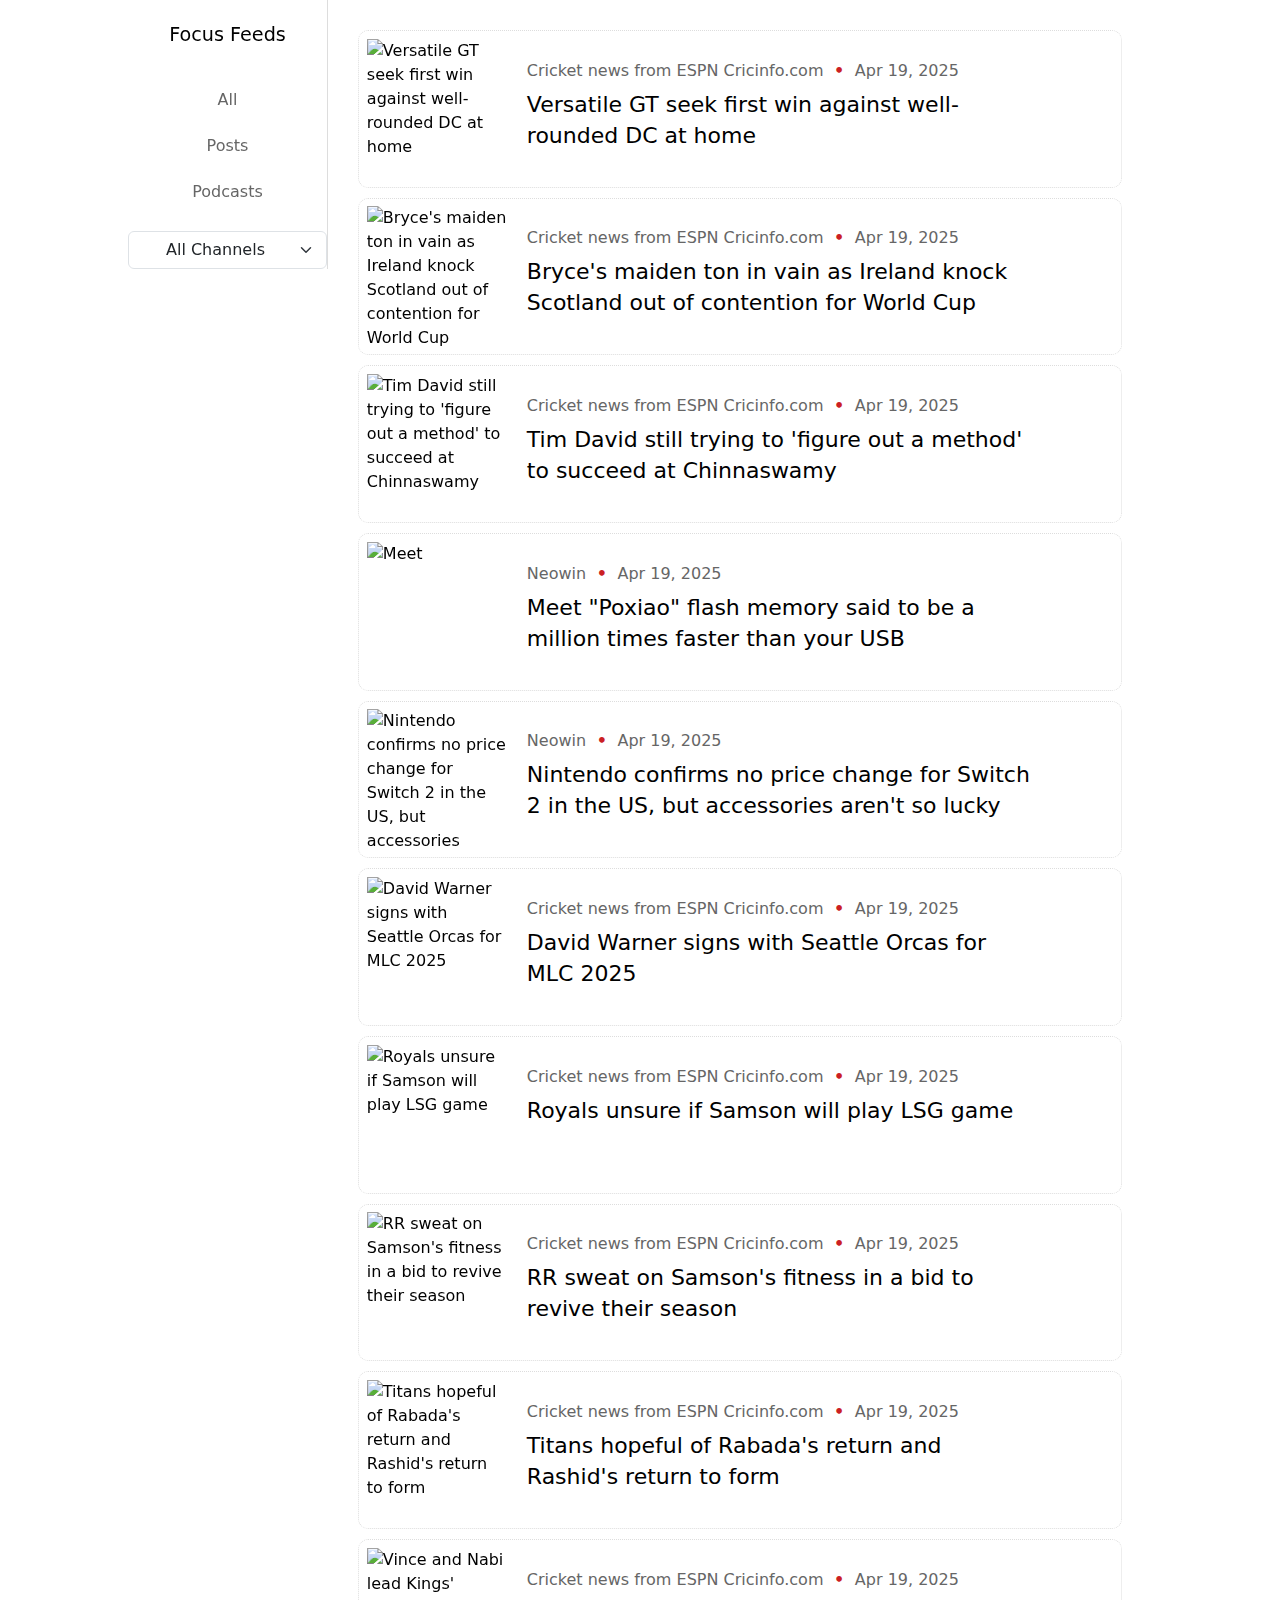
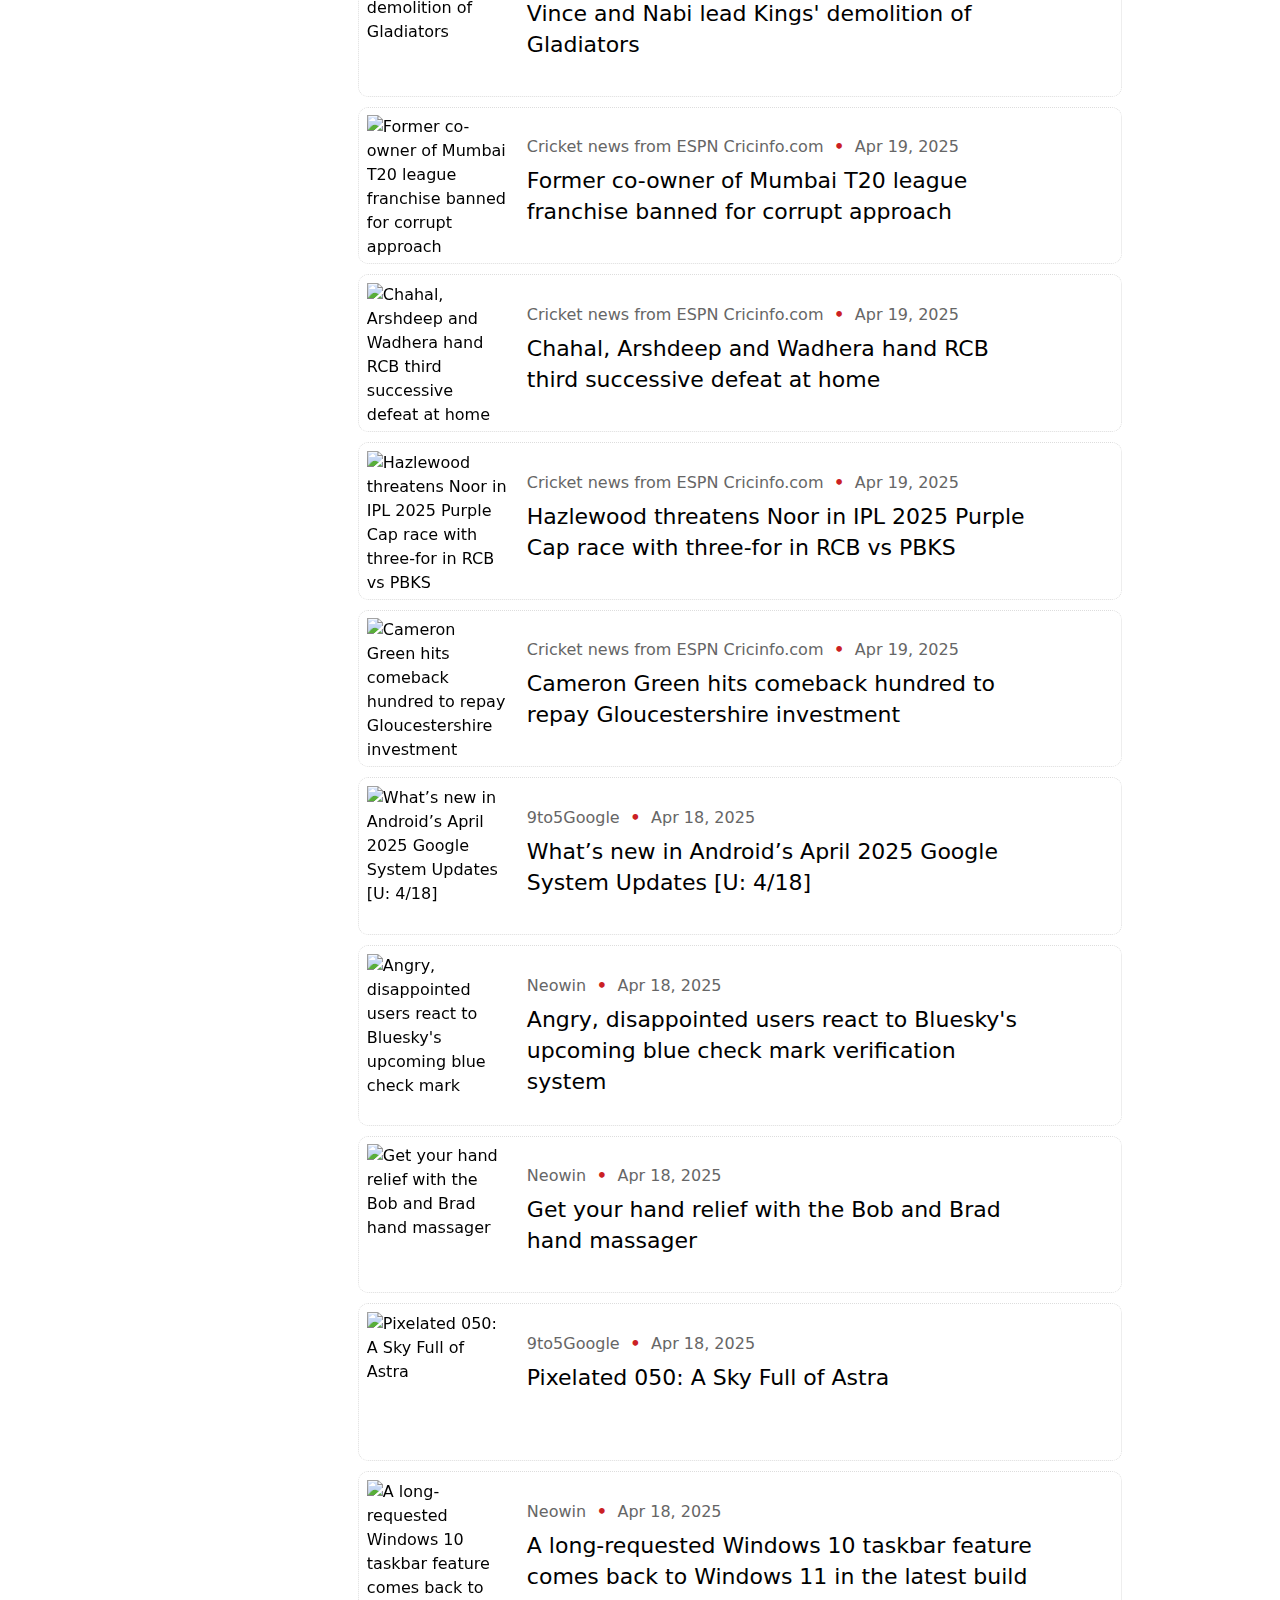
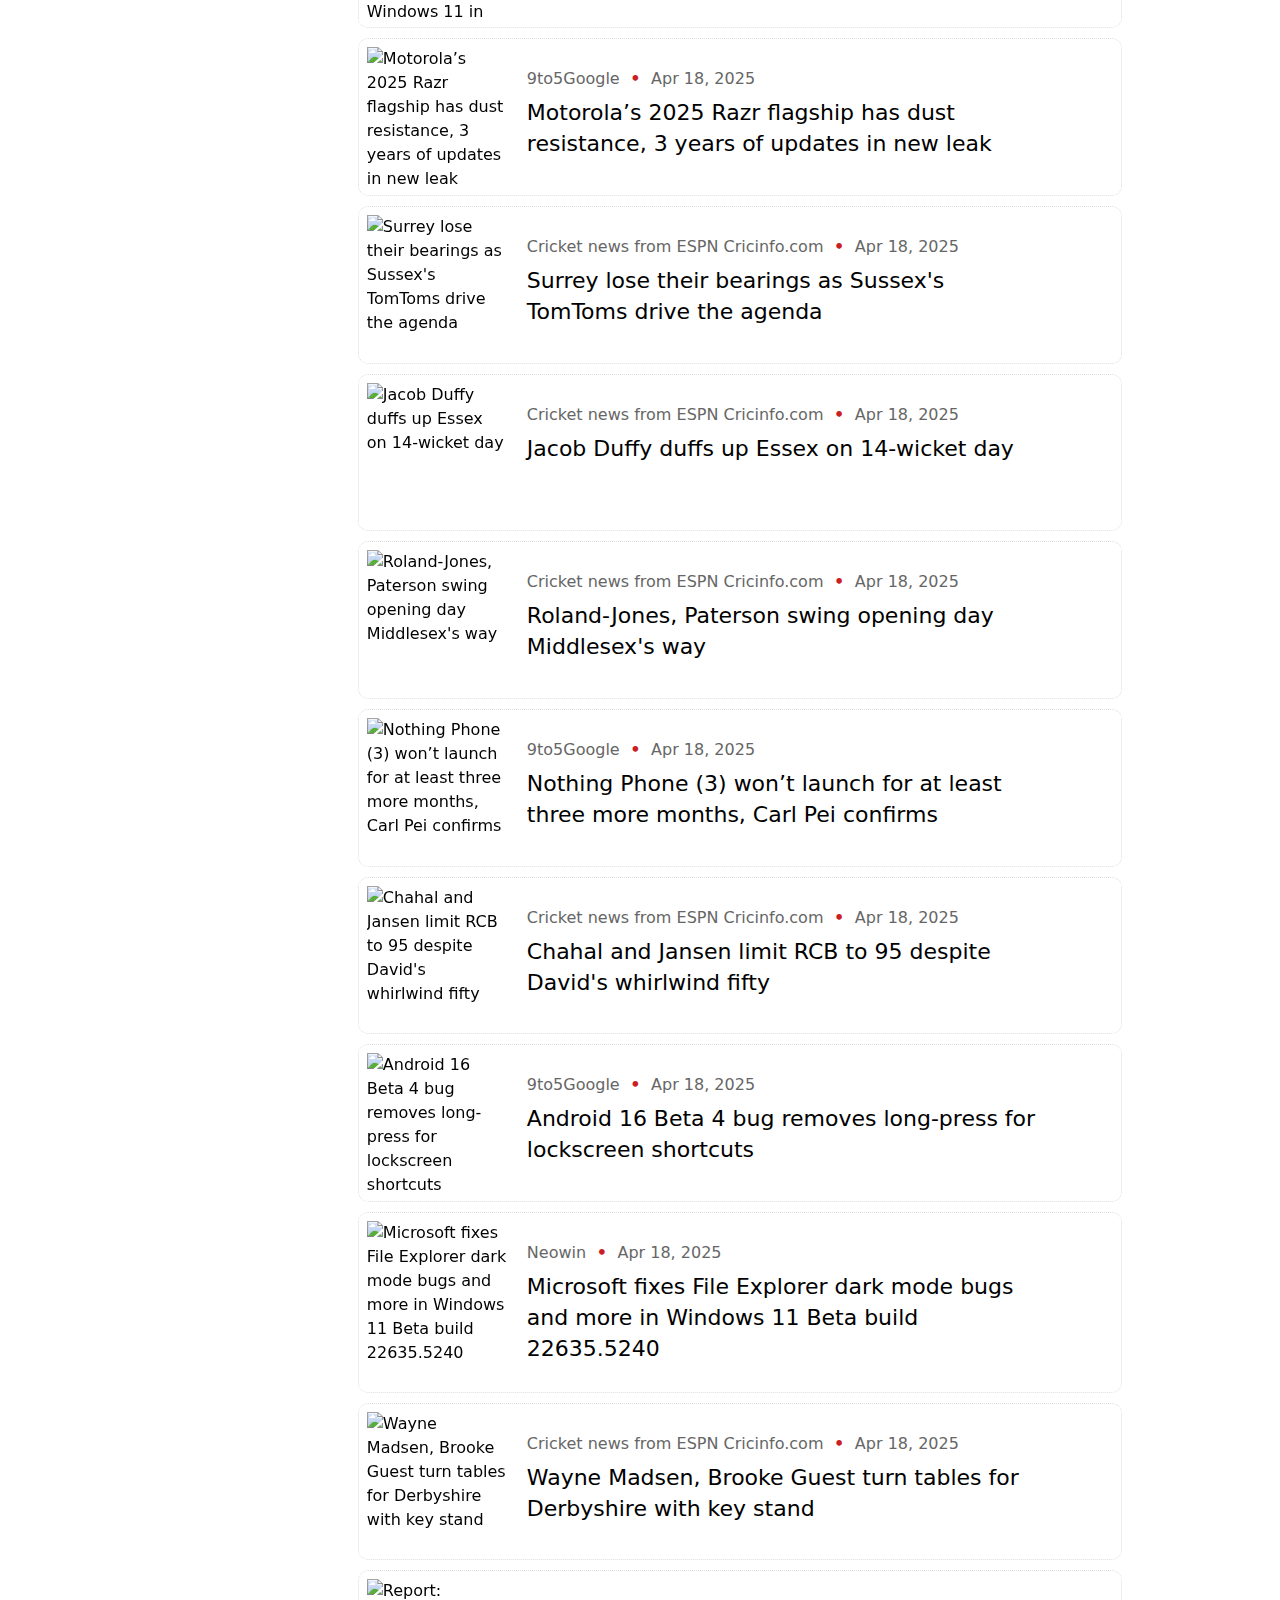
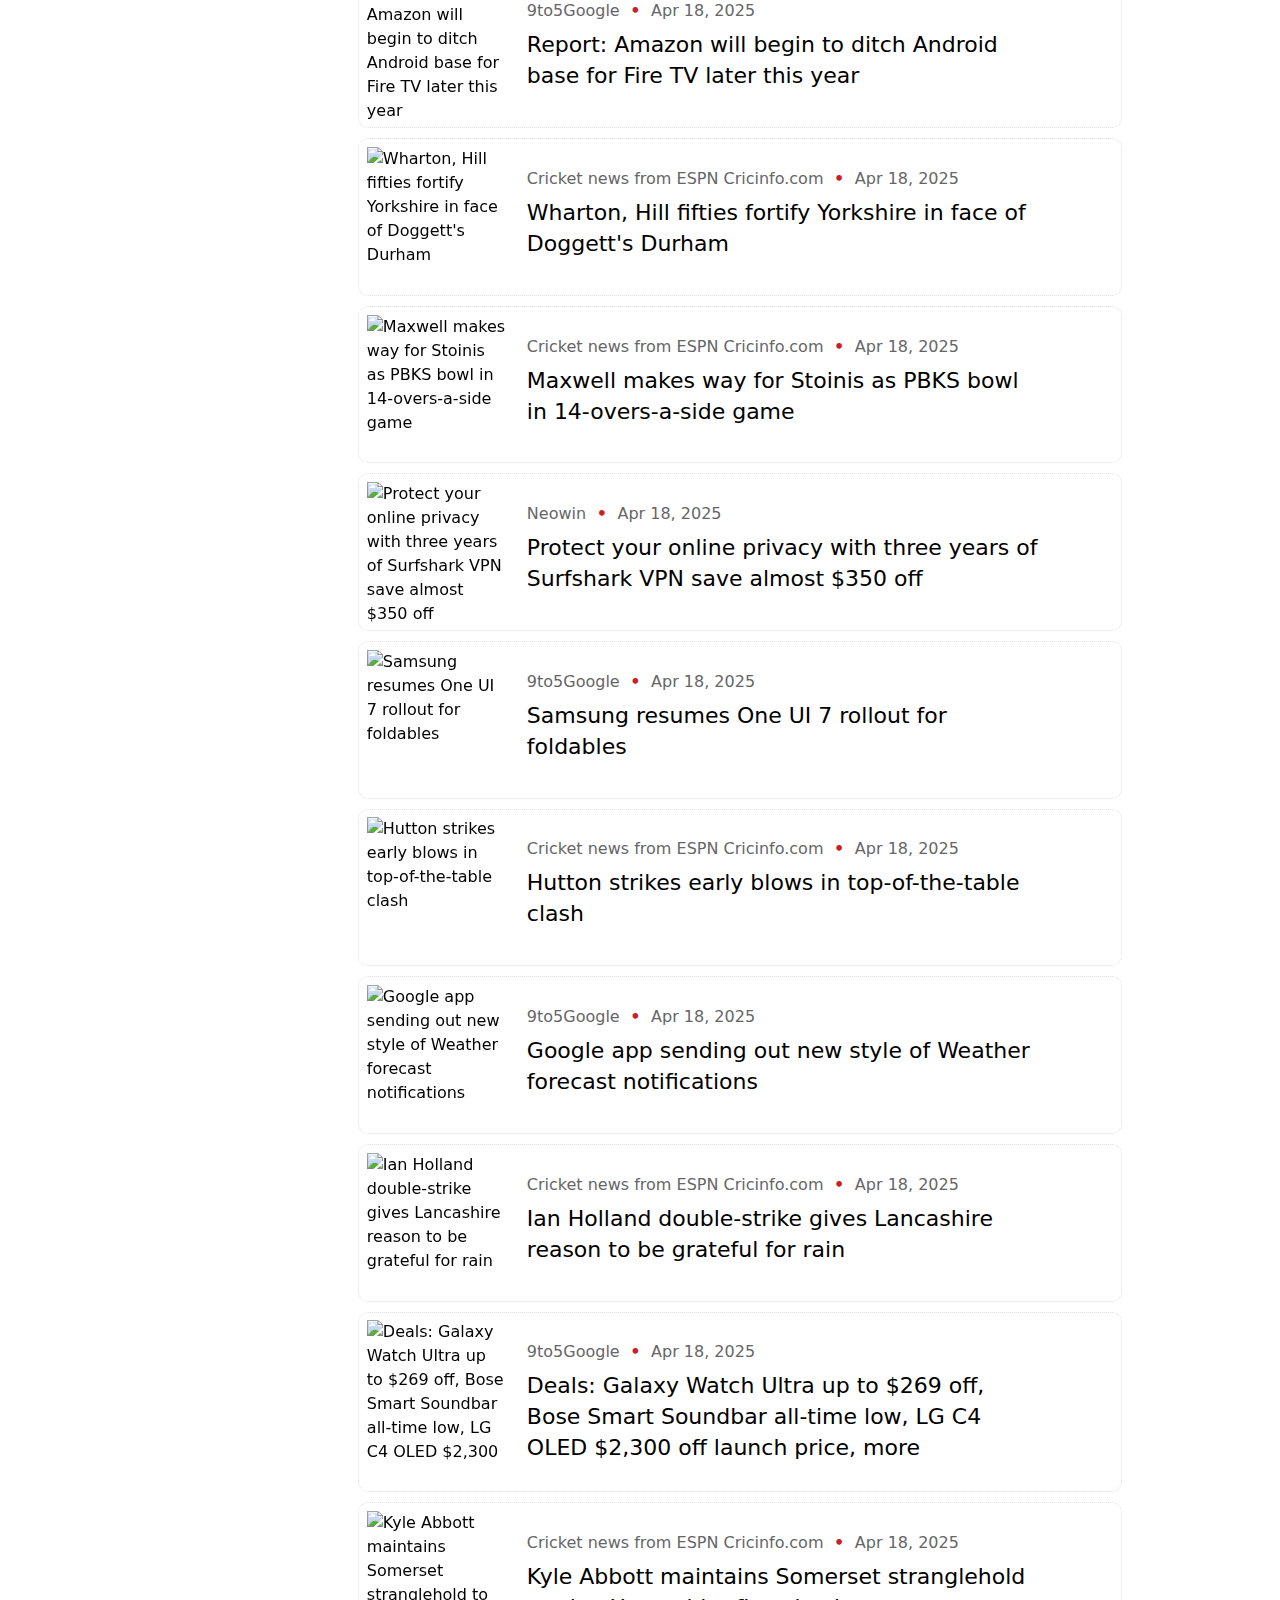
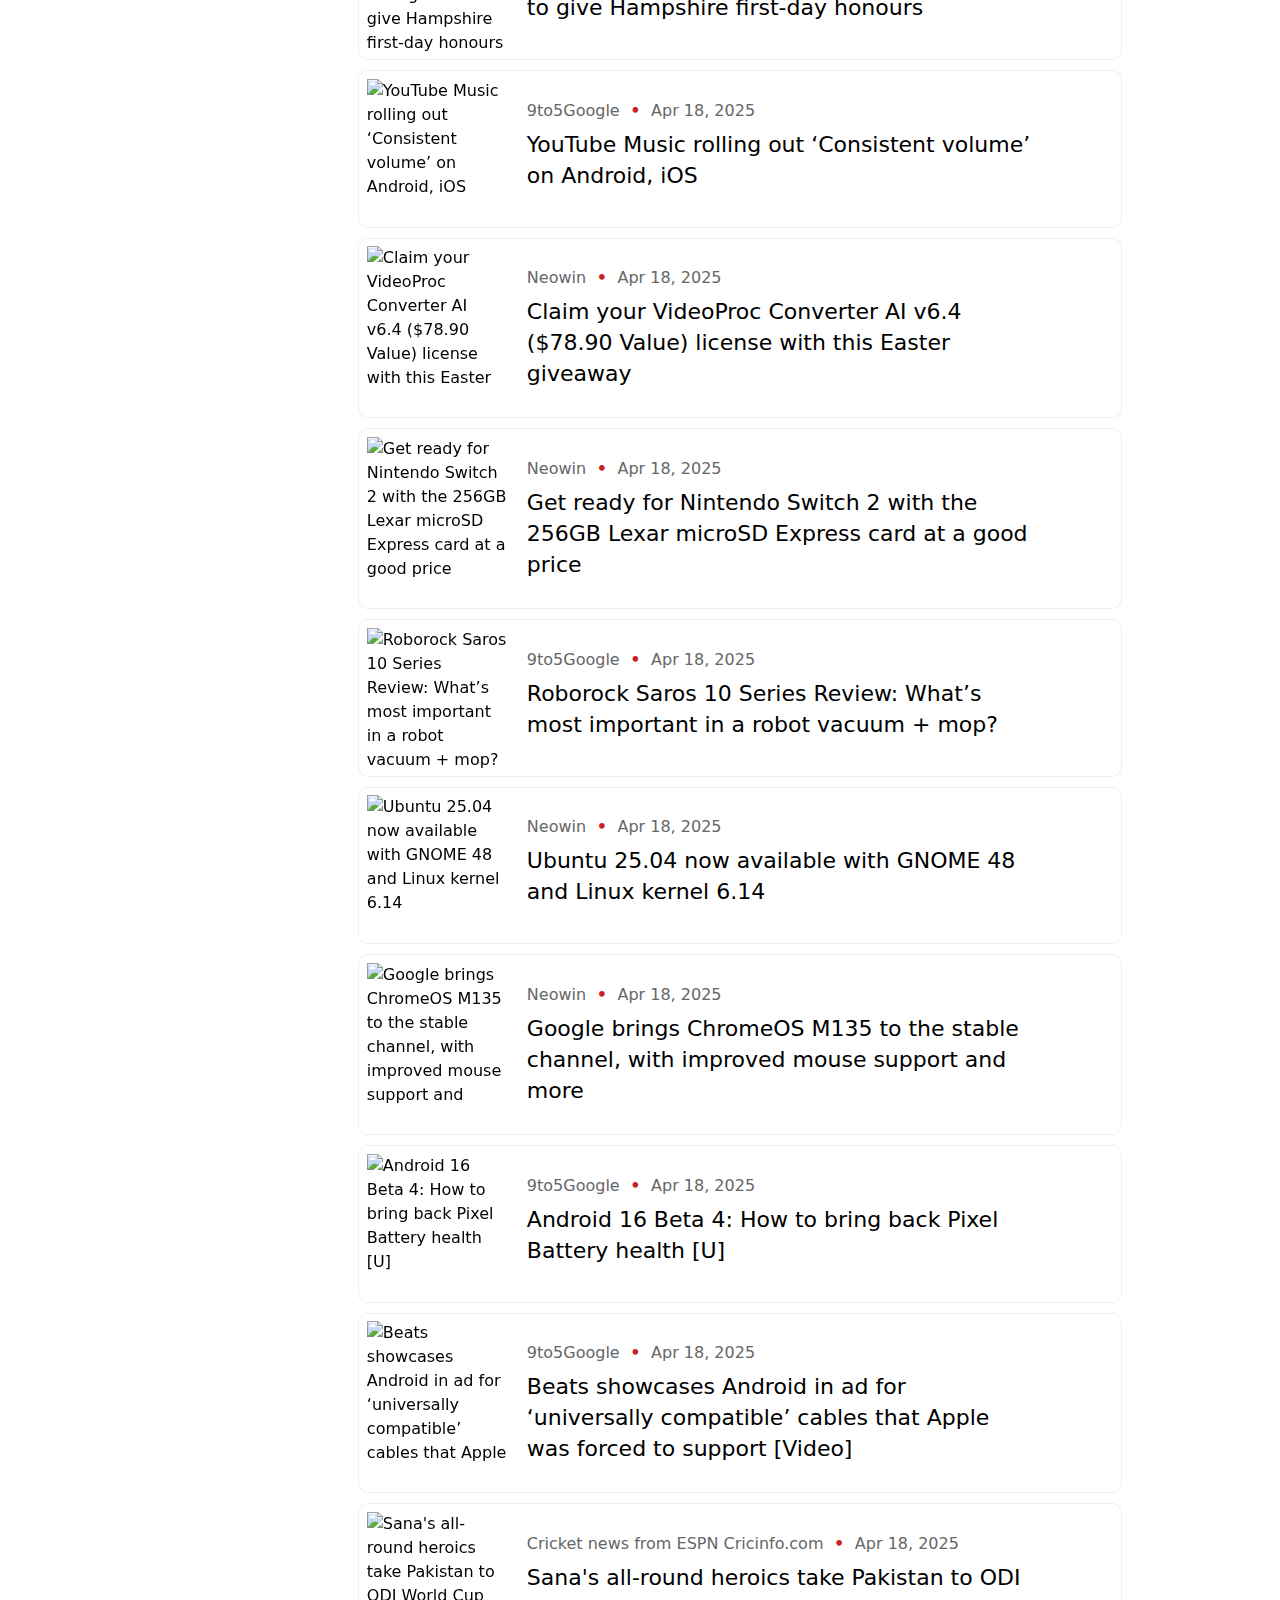
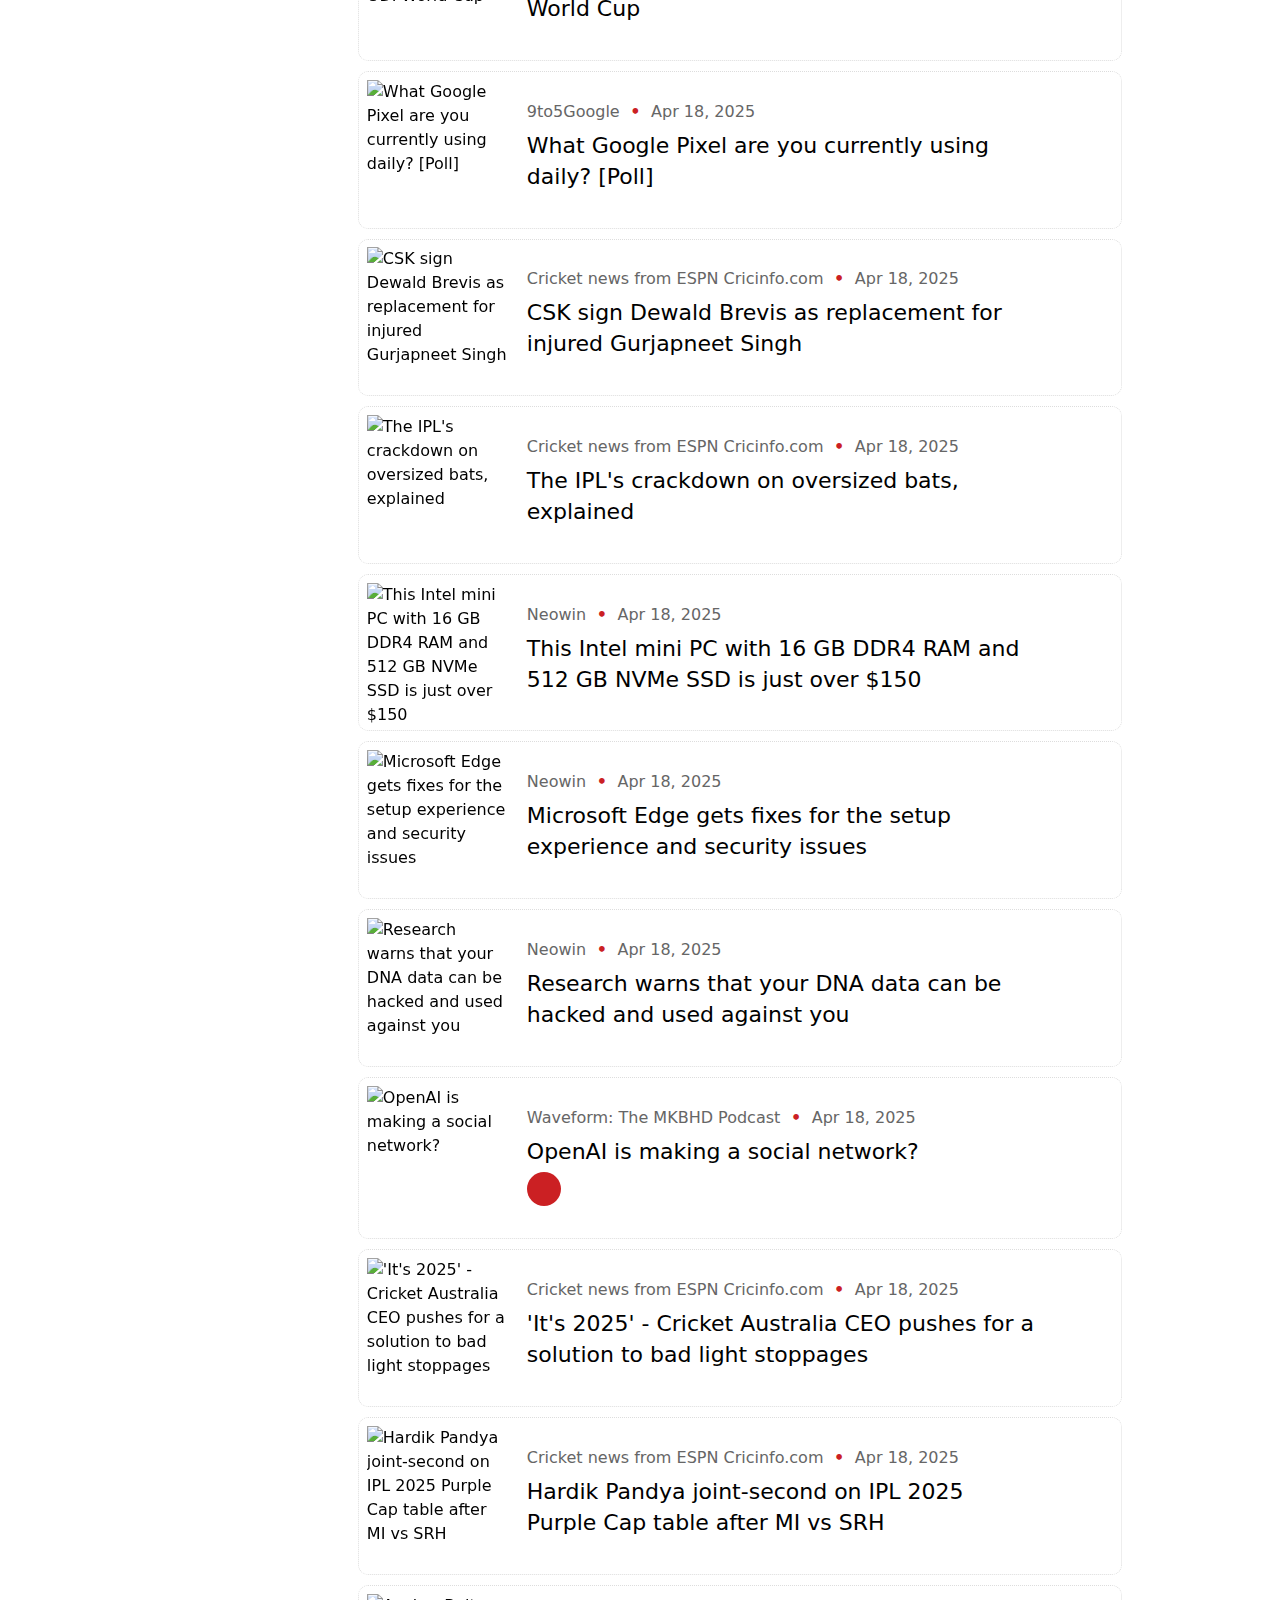
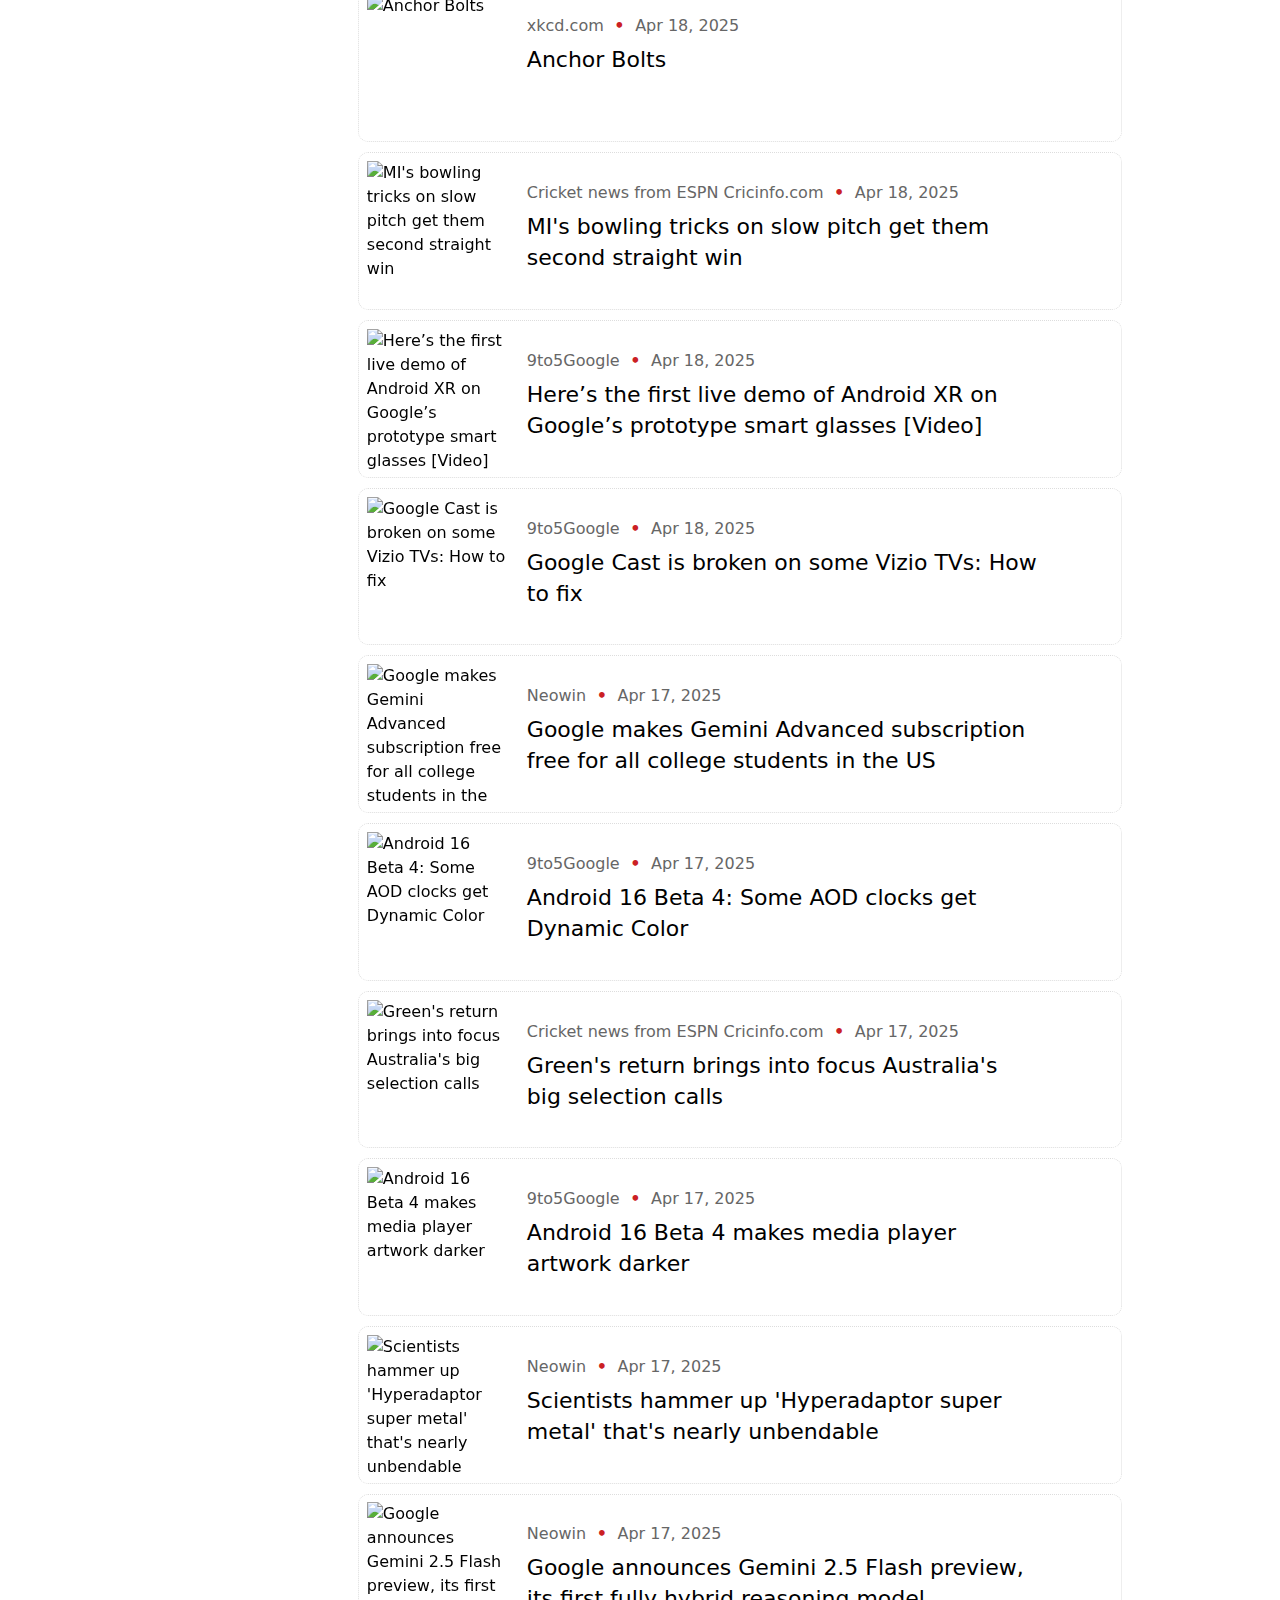
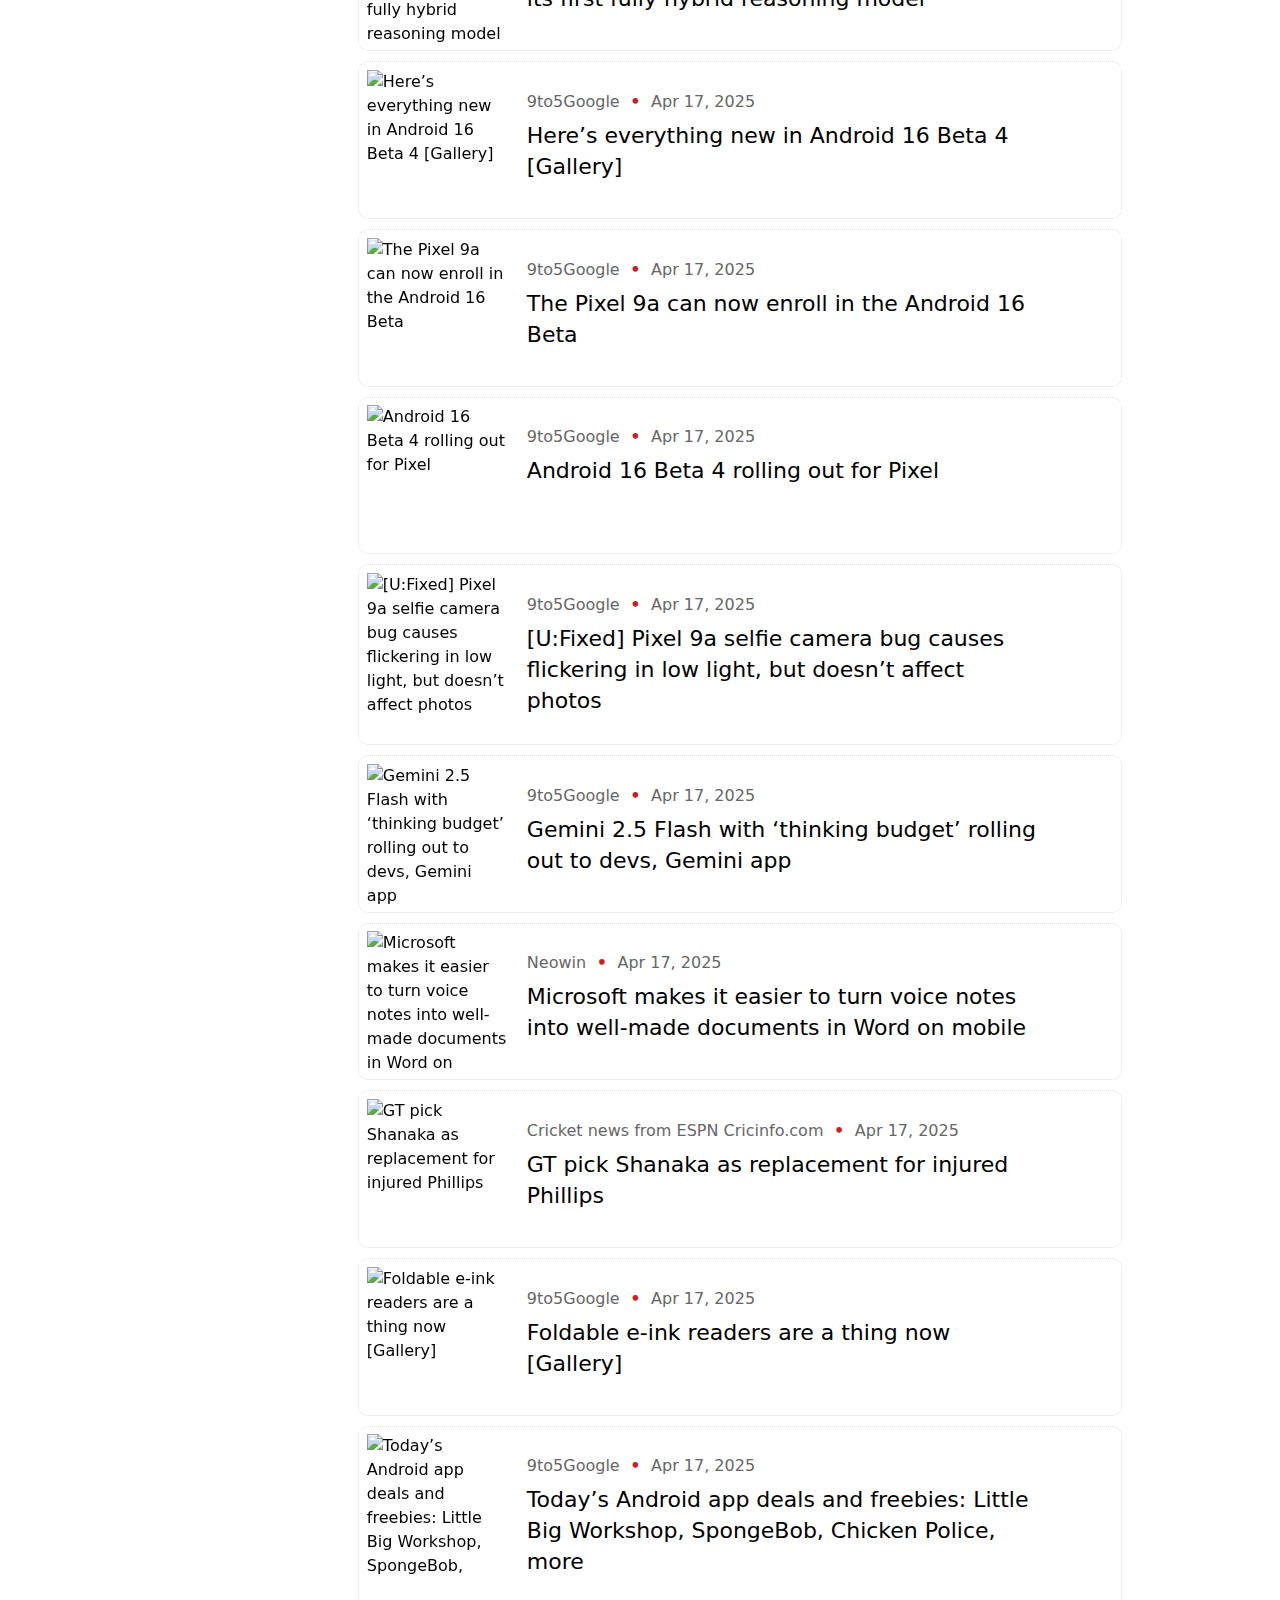
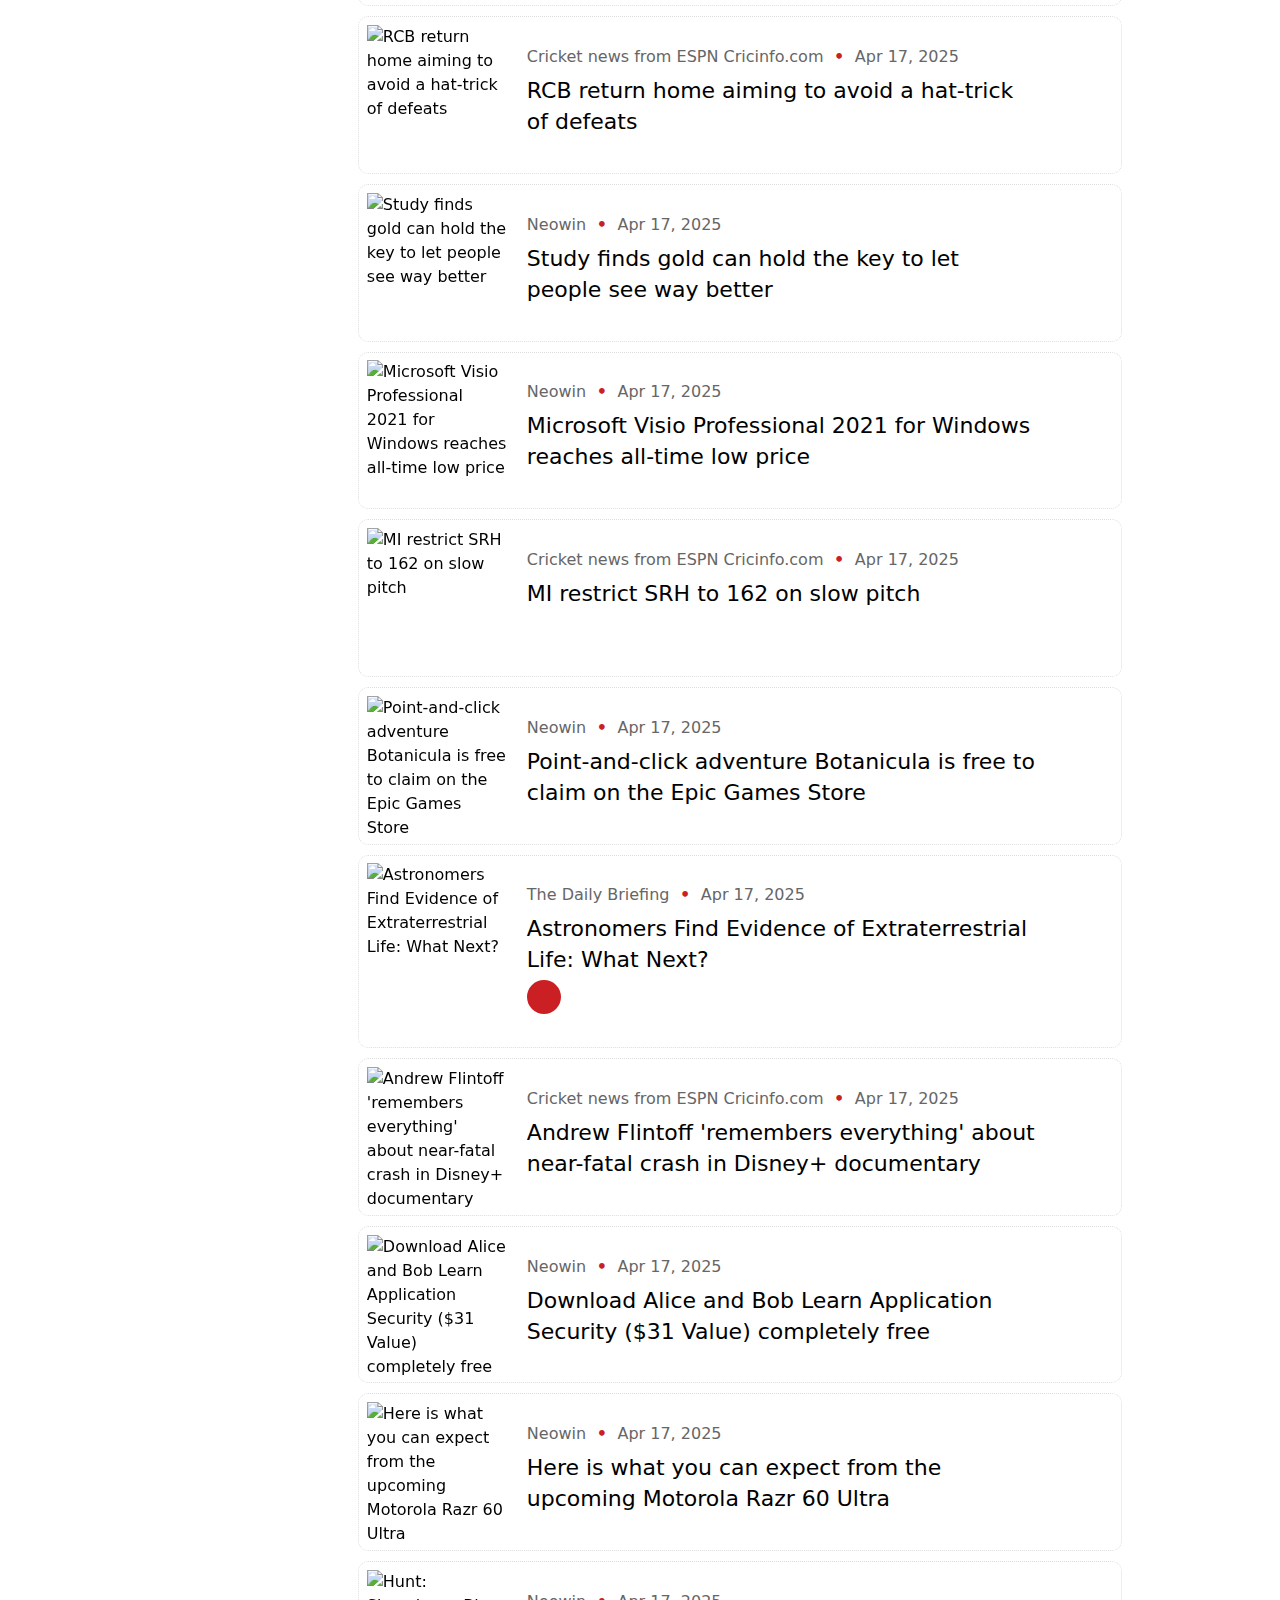
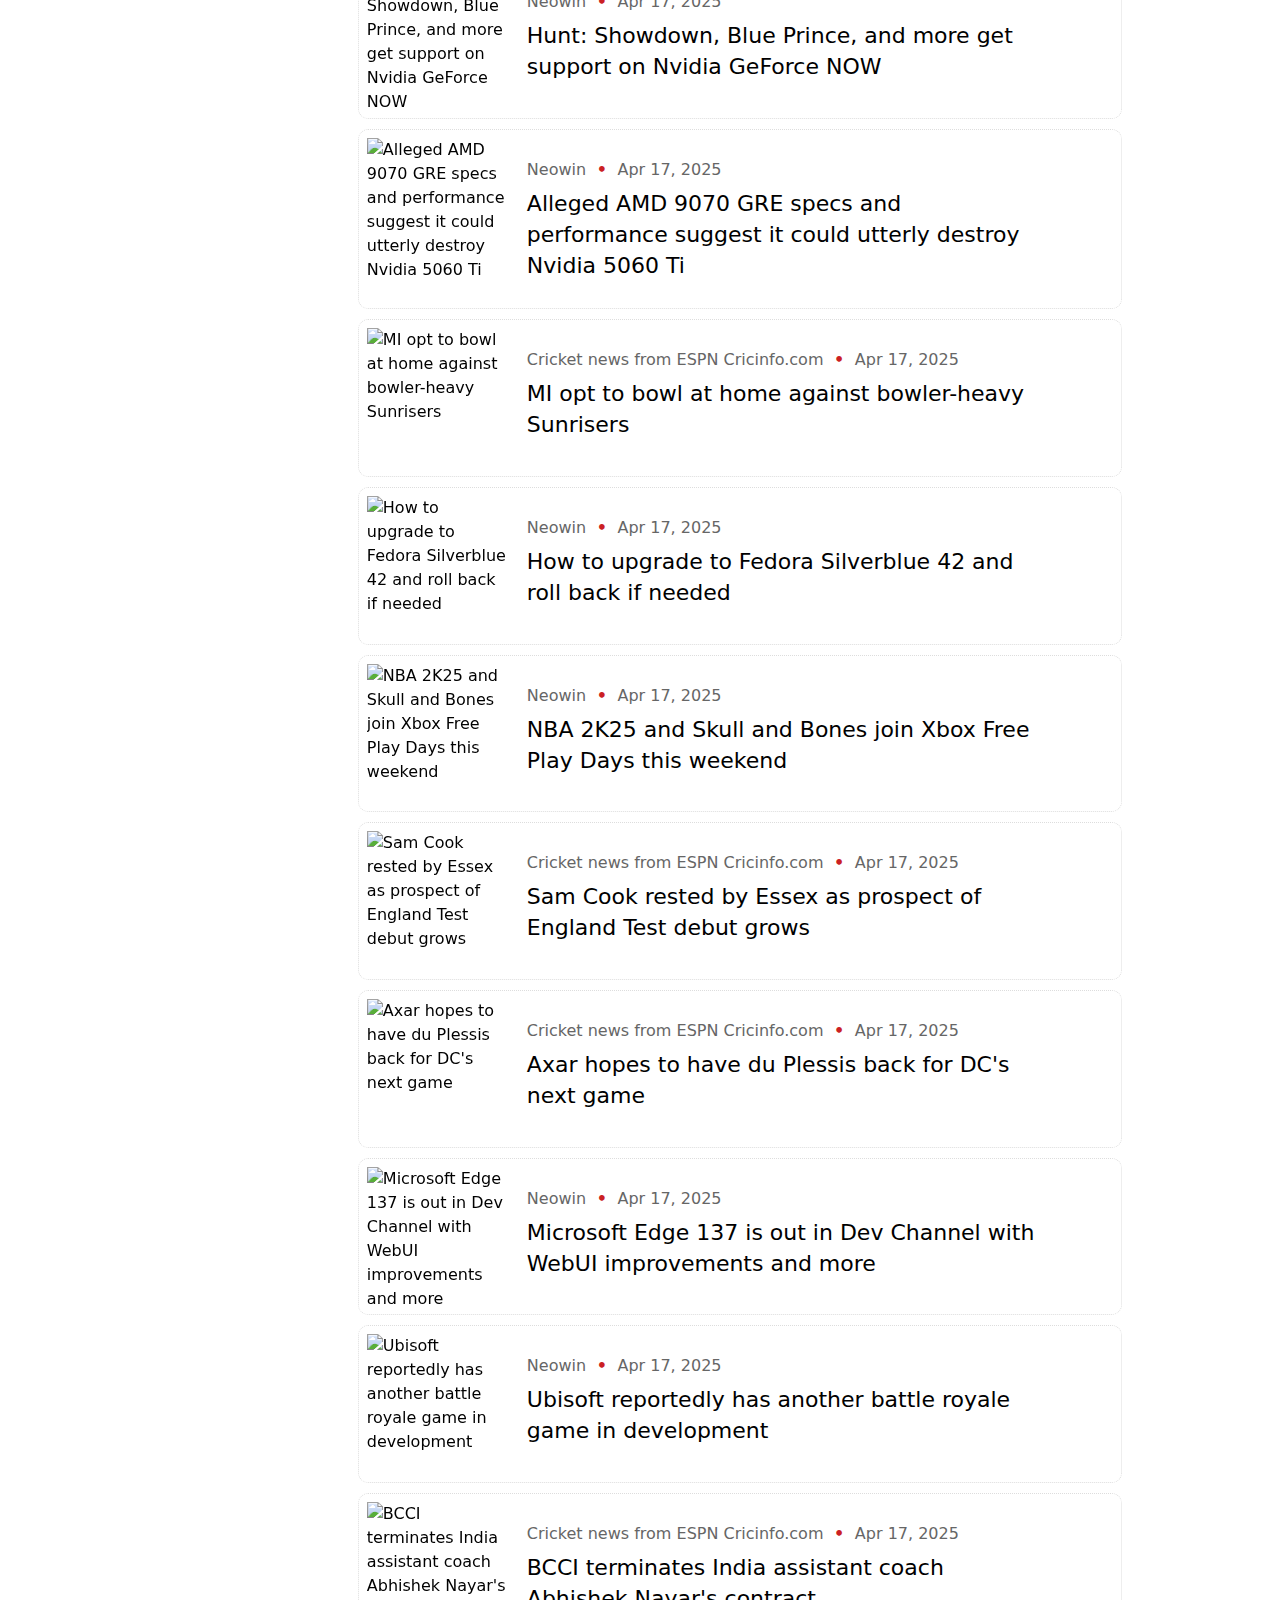
==== commit 9b7ef8f1: "Updating the repository" ====
--- a/public/index.html
+++ b/public/index.html
@@ -77,6 +77,12 @@
 <div id="wrap">
     <button id="loadMore" style="display: none;" class="btn btn-secondary settings">Load Last 7 Days</button>
 
+<div class="post" data-channel="Cricket news from ESPN Cricinfo.com" data-ts="1745049079" data-audio="0"><div class="leftpan"><img src="https://i.imgci.com/espncricinfo/espncinew.png" alt="Versatile GT seek first win against well-rounded DC at home"/ ></div><div class="rightpan"><div class="feedname"><span class="channel">Cricket news from ESPN Cricinfo.com</span> &bull; <span class="date">Apr 19, 2025</span></div>
+<h2><a href="https://www.espncricinfo.com/ci/content/story/1481789.html?ex_cid=OTC-RSS" target="_blank">Versatile GT seek first win against well-rounded DC at home</a></h2>
+</div></div>
+<div class="post" data-channel="Cricket news from ESPN Cricinfo.com" data-ts="1745044899" data-audio="0"><div class="leftpan"><img src="https://i.imgci.com/espncricinfo/espncinew.png" alt="Bryce's maiden ton in vain as Ireland knock Scotland out of contention for World Cup"/ ></div><div class="rightpan"><div class="feedname"><span class="channel">Cricket news from ESPN Cricinfo.com</span> &bull; <span class="date">Apr 19, 2025</span></div>
+<h2><a href="https://www.espncricinfo.com/ci/content/story/1481881.html?ex_cid=OTC-RSS" target="_blank">Bryce's maiden ton in vain as Ireland knock Scotland out of contention for World Cup</a></h2>
+</div></div>
 <div class="post" data-channel="Cricket news from ESPN Cricinfo.com" data-ts="1745042689" data-audio="0"><div class="leftpan"><img src="https://i.imgci.com/espncricinfo/espncinew.png" alt="Tim David still trying to 'figure out a method' to succeed at Chinnaswamy"/ ></div><div class="rightpan"><div class="feedname"><span class="channel">Cricket news from ESPN Cricinfo.com</span> &bull; <span class="date">Apr 19, 2025</span></div>
 <h2><a href="https://www.espncricinfo.com/ci/content/story/1481915.html?ex_cid=OTC-RSS" target="_blank">Tim David still trying to 'figure out a method' to succeed at Chinnaswamy</a></h2>
 </div></div>
@@ -92,9 +98,6 @@
 <div class="post" data-channel="Cricket news from ESPN Cricinfo.com" data-ts="1745036704" data-audio="0"><div class="leftpan"><img src="https://i.imgci.com/espncricinfo/espncinew.png" alt="Royals unsure if Samson will play LSG game"/ ></div><div class="rightpan"><div class="feedname"><span class="channel">Cricket news from ESPN Cricinfo.com</span> &bull; <span class="date">Apr 19, 2025</span></div>
 <h2><a href="https://www.espncricinfo.com/ci/content/story/1481775.html?ex_cid=OTC-RSS" target="_blank">Royals unsure if Samson will play LSG game</a></h2>
 </div></div>
-<div class="post" data-channel="Cricket news from ESPN Cricinfo.com" data-ts="1745036012" data-audio="0"><div class="leftpan"><img src="https://i.imgci.com/espncricinfo/espncinew.png" alt="Versatile GT seek first win against well-rounded DC at home"/ ></div><div class="rightpan"><div class="feedname"><span class="channel">Cricket news from ESPN Cricinfo.com</span> &bull; <span class="date">Apr 19, 2025</span></div>
-<h2><a href="https://www.espncricinfo.com/ci/content/story/1481789.html?ex_cid=OTC-RSS" target="_blank">Versatile GT seek first win against well-rounded DC at home</a></h2>
-</div></div>
 <div class="post" data-channel="Cricket news from ESPN Cricinfo.com" data-ts="1745034536" data-audio="0"><div class="leftpan"><img src="https://i.imgci.com/espncricinfo/espncinew.png" alt="RR sweat on Samson's fitness in a bid to revive their season"/ ></div><div class="rightpan"><div class="feedname"><span class="channel">Cricket news from ESPN Cricinfo.com</span> &bull; <span class="date">Apr 19, 2025</span></div>
 <h2><a href="https://www.espncricinfo.com/ci/content/story/1481812.html?ex_cid=OTC-RSS" target="_blank">RR sweat on Samson's fitness in a bid to revive their season</a></h2>
 </div></div>
@@ -106,9 +109,6 @@
 </div></div>
 <div class="post" data-channel="Cricket news from ESPN Cricinfo.com" data-ts="1745032148" data-audio="0"><div class="leftpan"><img src="https://i.imgci.com/espncricinfo/espncinew.png" alt="Former co-owner of Mumbai T20 league franchise banned for corrupt approach"/ ></div><div class="rightpan"><div class="feedname"><span class="channel">Cricket news from ESPN Cricinfo.com</span> &bull; <span class="date">Apr 19, 2025</span></div>
 <h2><a href="https://www.espncricinfo.com/ci/content/story/1481857.html?ex_cid=OTC-RSS" target="_blank">Former co-owner of Mumbai T20 league franchise banned for corrupt approach</a></h2>
-</div></div>
-<div class="post" data-channel="Cricket news from ESPN Cricinfo.com" data-ts="1745031910" data-audio="0"><div class="leftpan"><img src="https://i.imgci.com/espncricinfo/espncinew.png" alt="Bryce's maiden ton in vain as Ireland knock Scotland out of contention for World Cup"/ ></div><div class="rightpan"><div class="feedname"><span class="channel">Cricket news from ESPN Cricinfo.com</span> &bull; <span class="date">Apr 19, 2025</span></div>
-<h2><a href="https://www.espncricinfo.com/ci/content/story/1481881.html?ex_cid=OTC-RSS" target="_blank">Bryce's maiden ton in vain as Ireland knock Scotland out of contention for World Cup</a></h2>
 </div></div>
 <div class="post" data-channel="Cricket news from ESPN Cricinfo.com" data-ts="1745030921" data-audio="0"><div class="leftpan"><img src="https://i.imgci.com/espncricinfo/espncinew.png" alt="Chahal, Arshdeep and Wadhera hand RCB third successive defeat at home"/ ></div><div class="rightpan"><div class="feedname"><span class="channel">Cricket news from ESPN Cricinfo.com</span> &bull; <span class="date">Apr 19, 2025</span></div>
 <h2><a href="https://www.espncricinfo.com/ci/content/story/1481902.html?ex_cid=OTC-RSS" target="_blank">Chahal, Arshdeep and Wadhera hand RCB third successive defeat at home</a></h2>
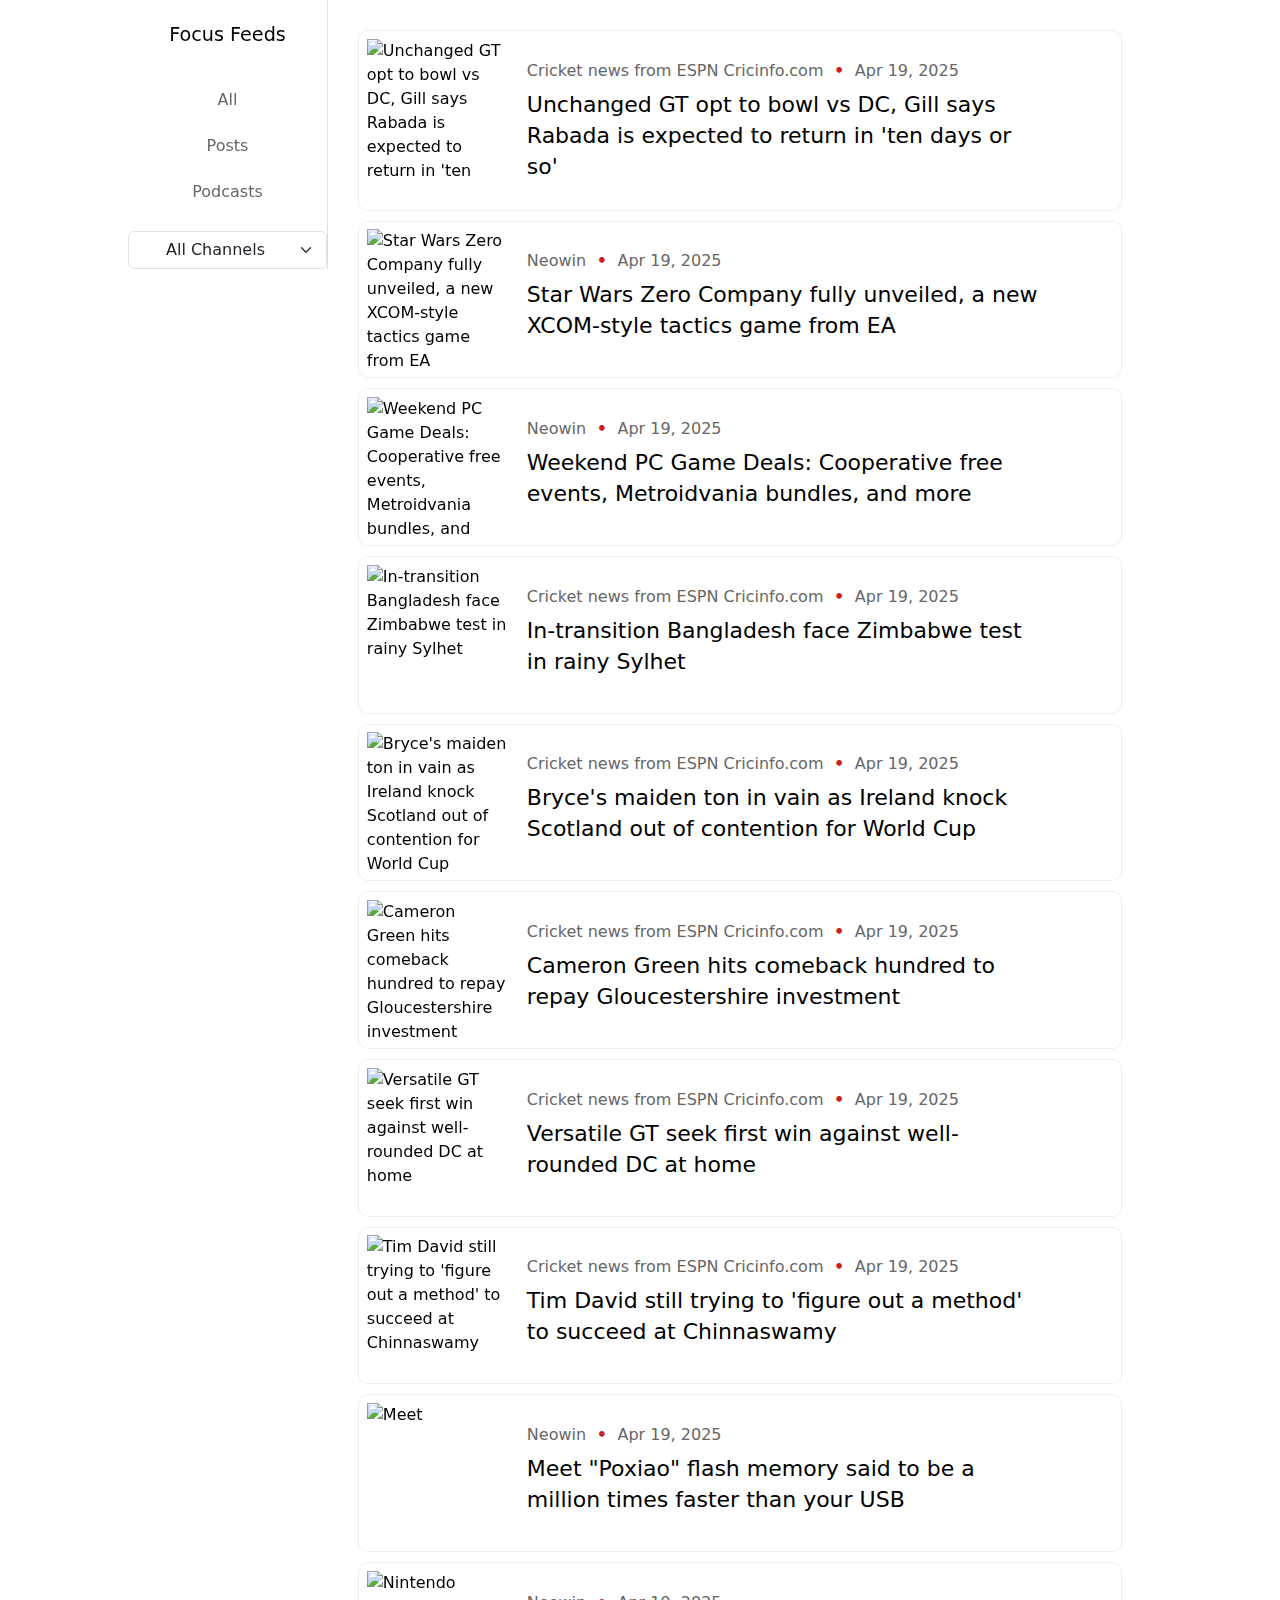
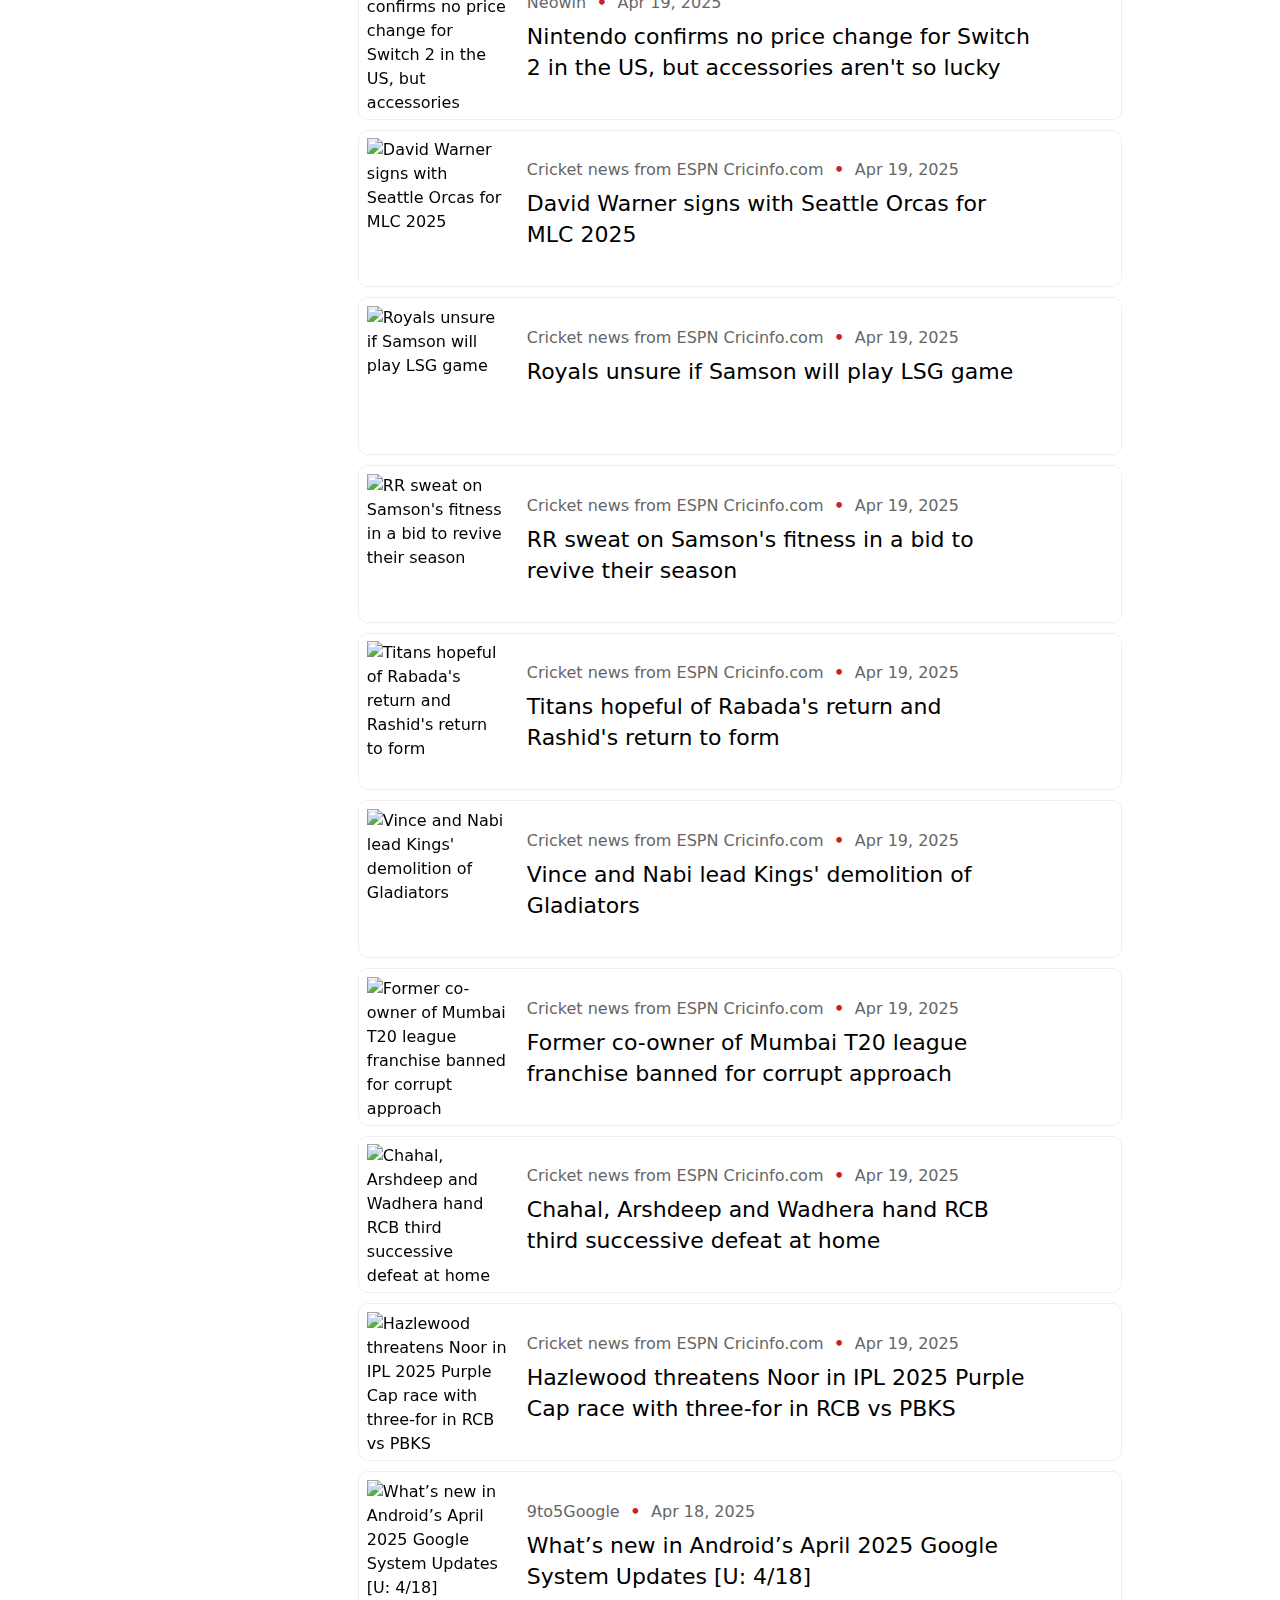
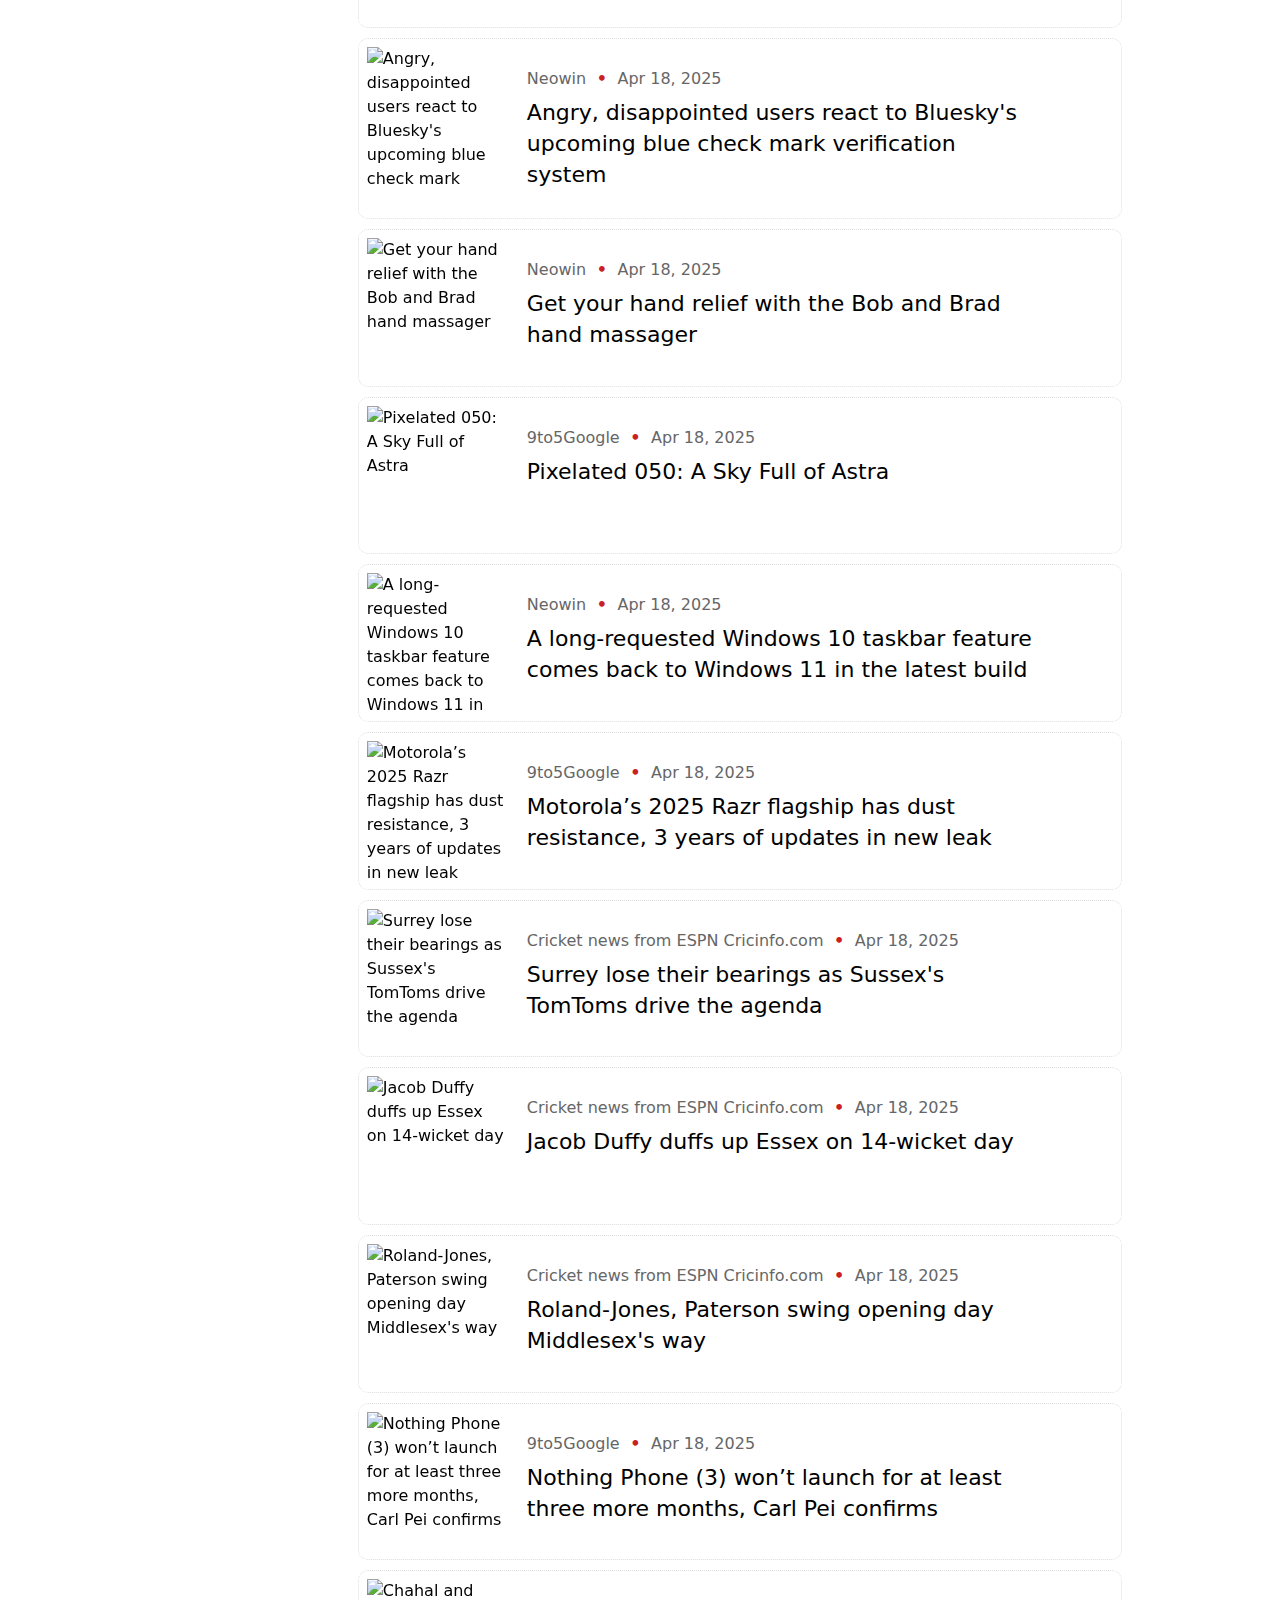
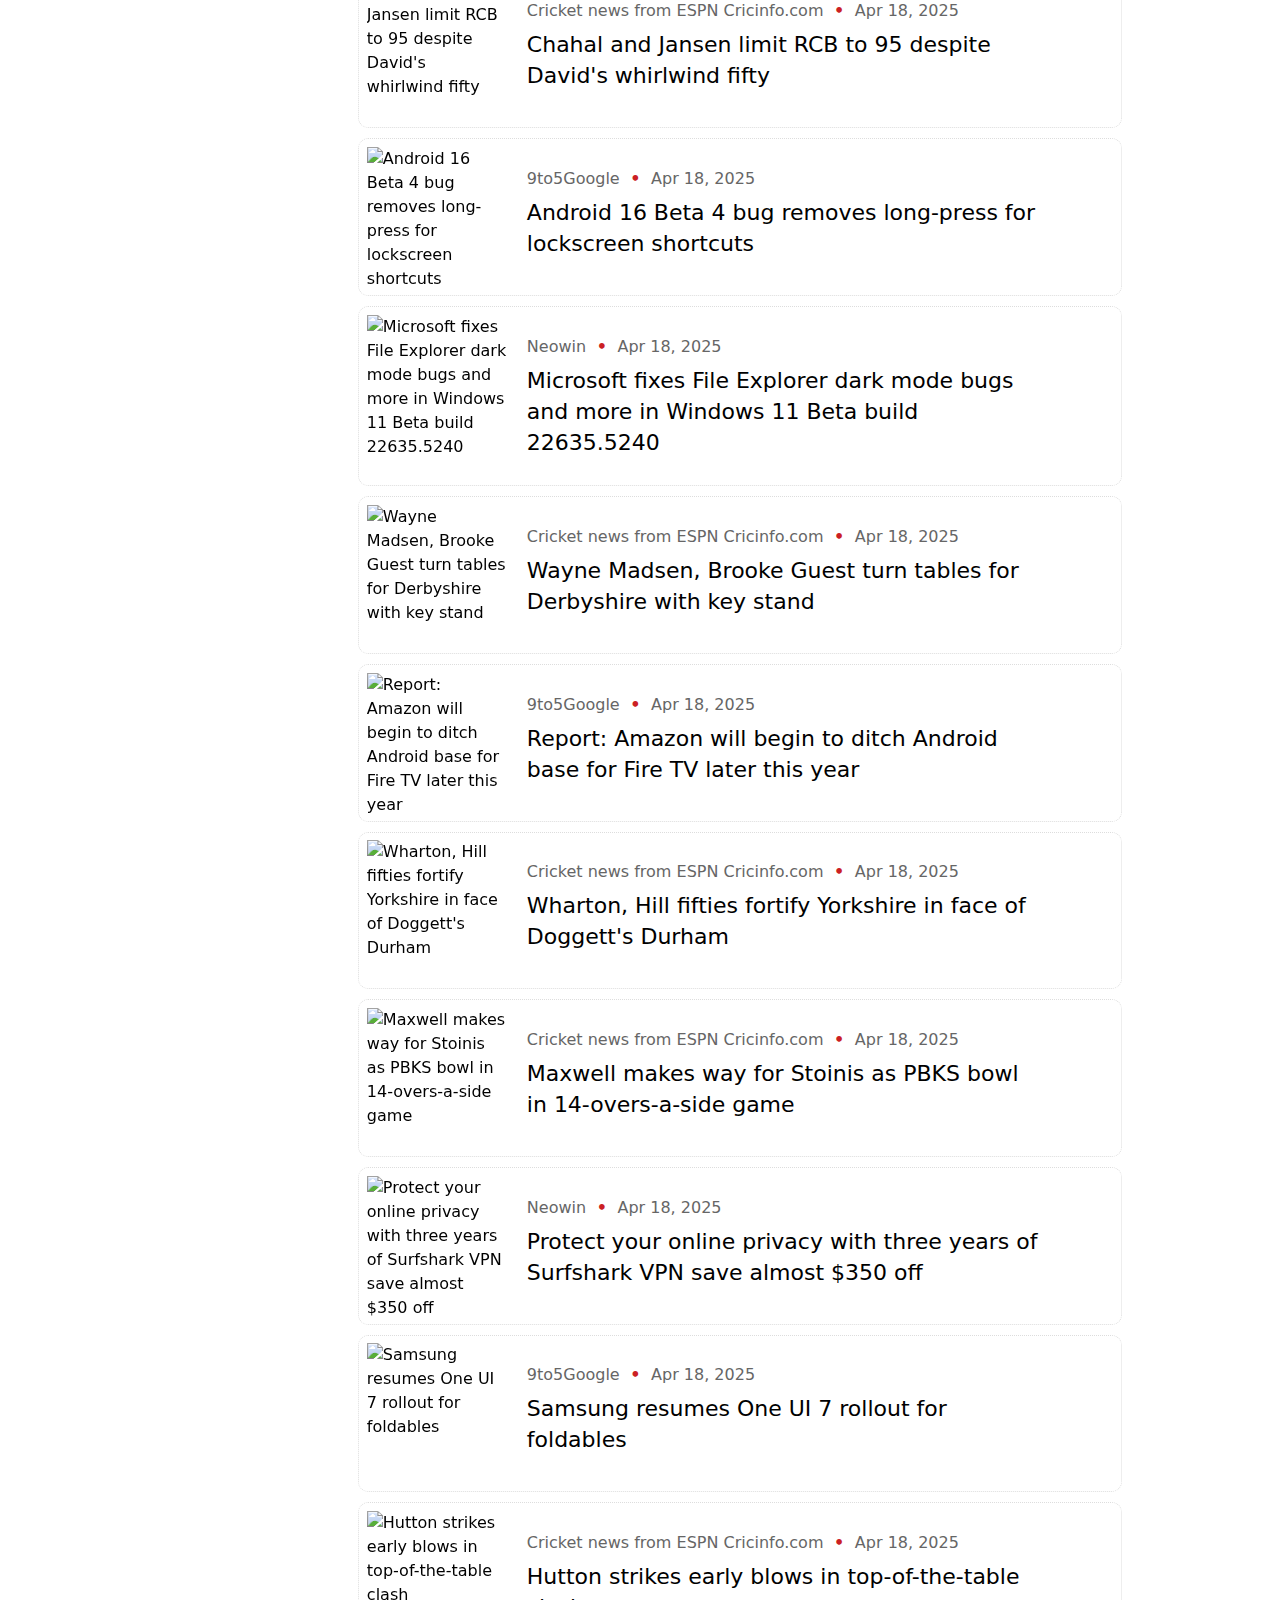
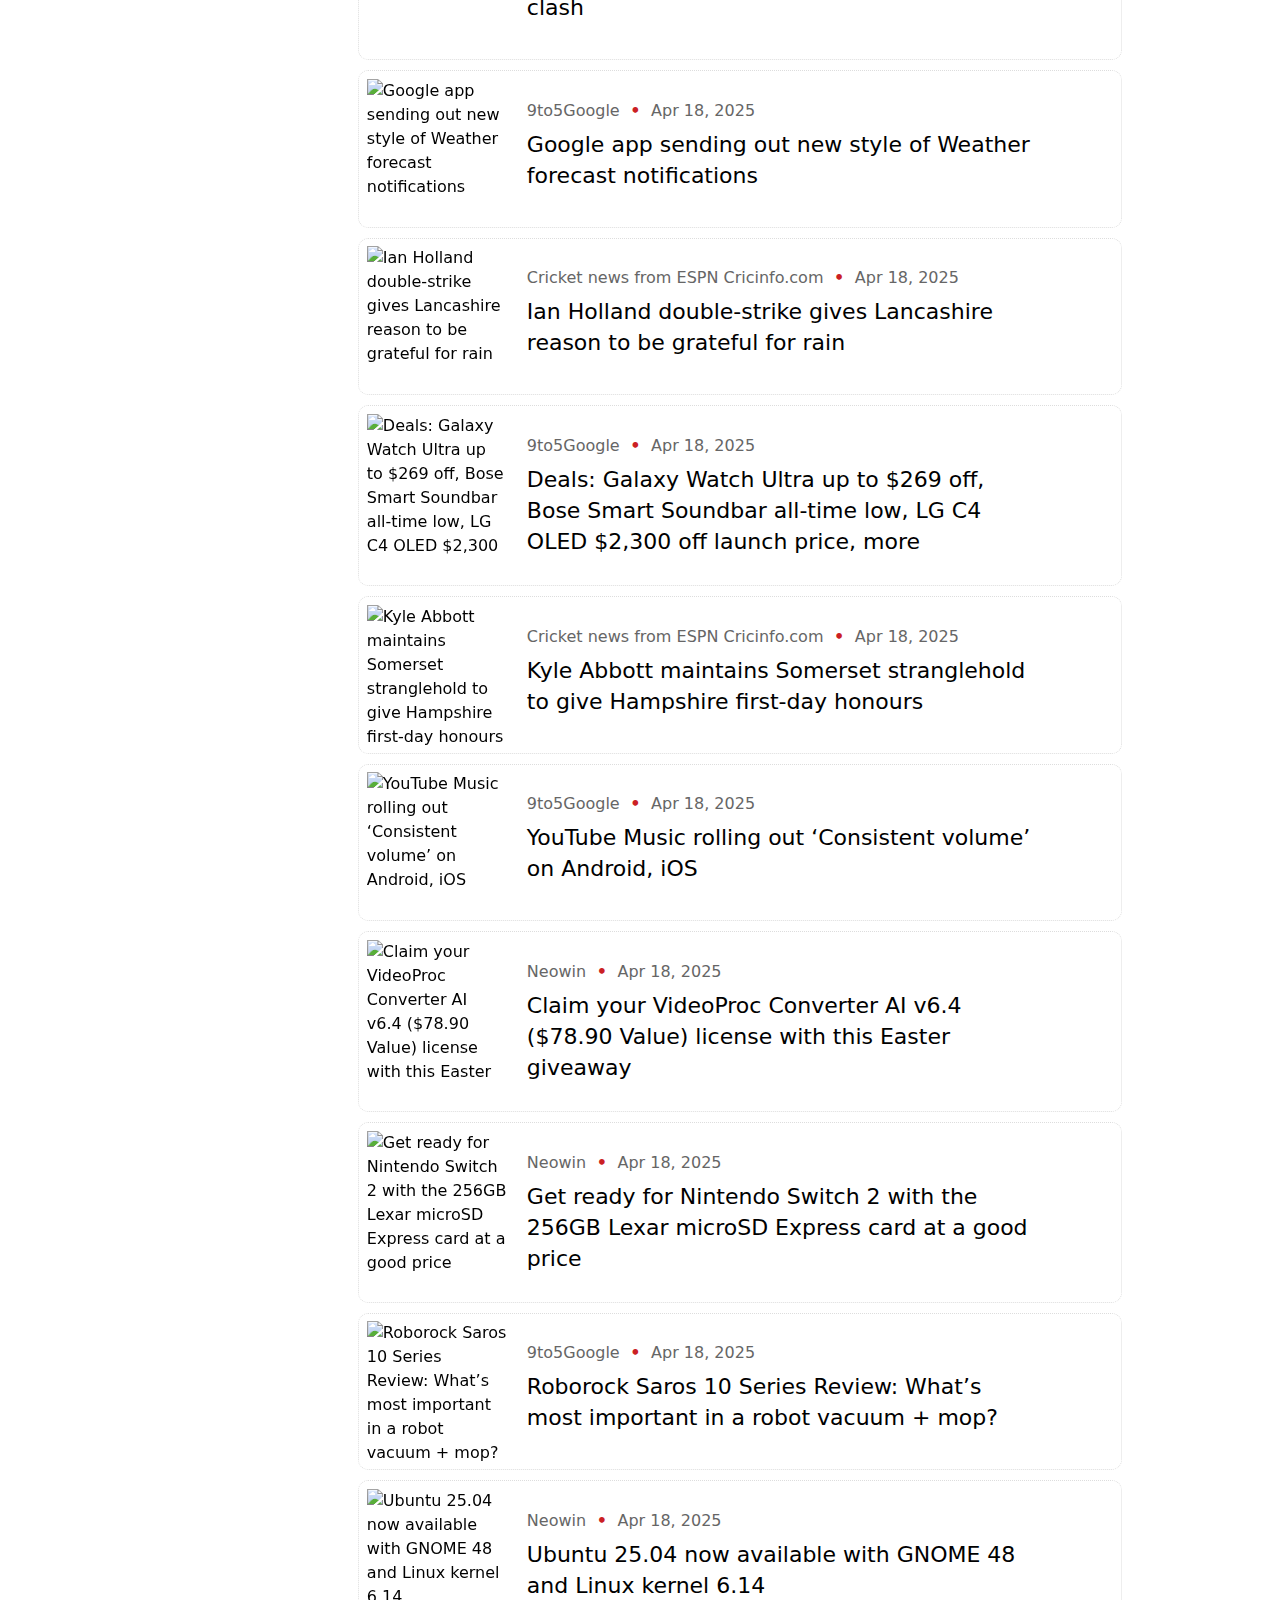
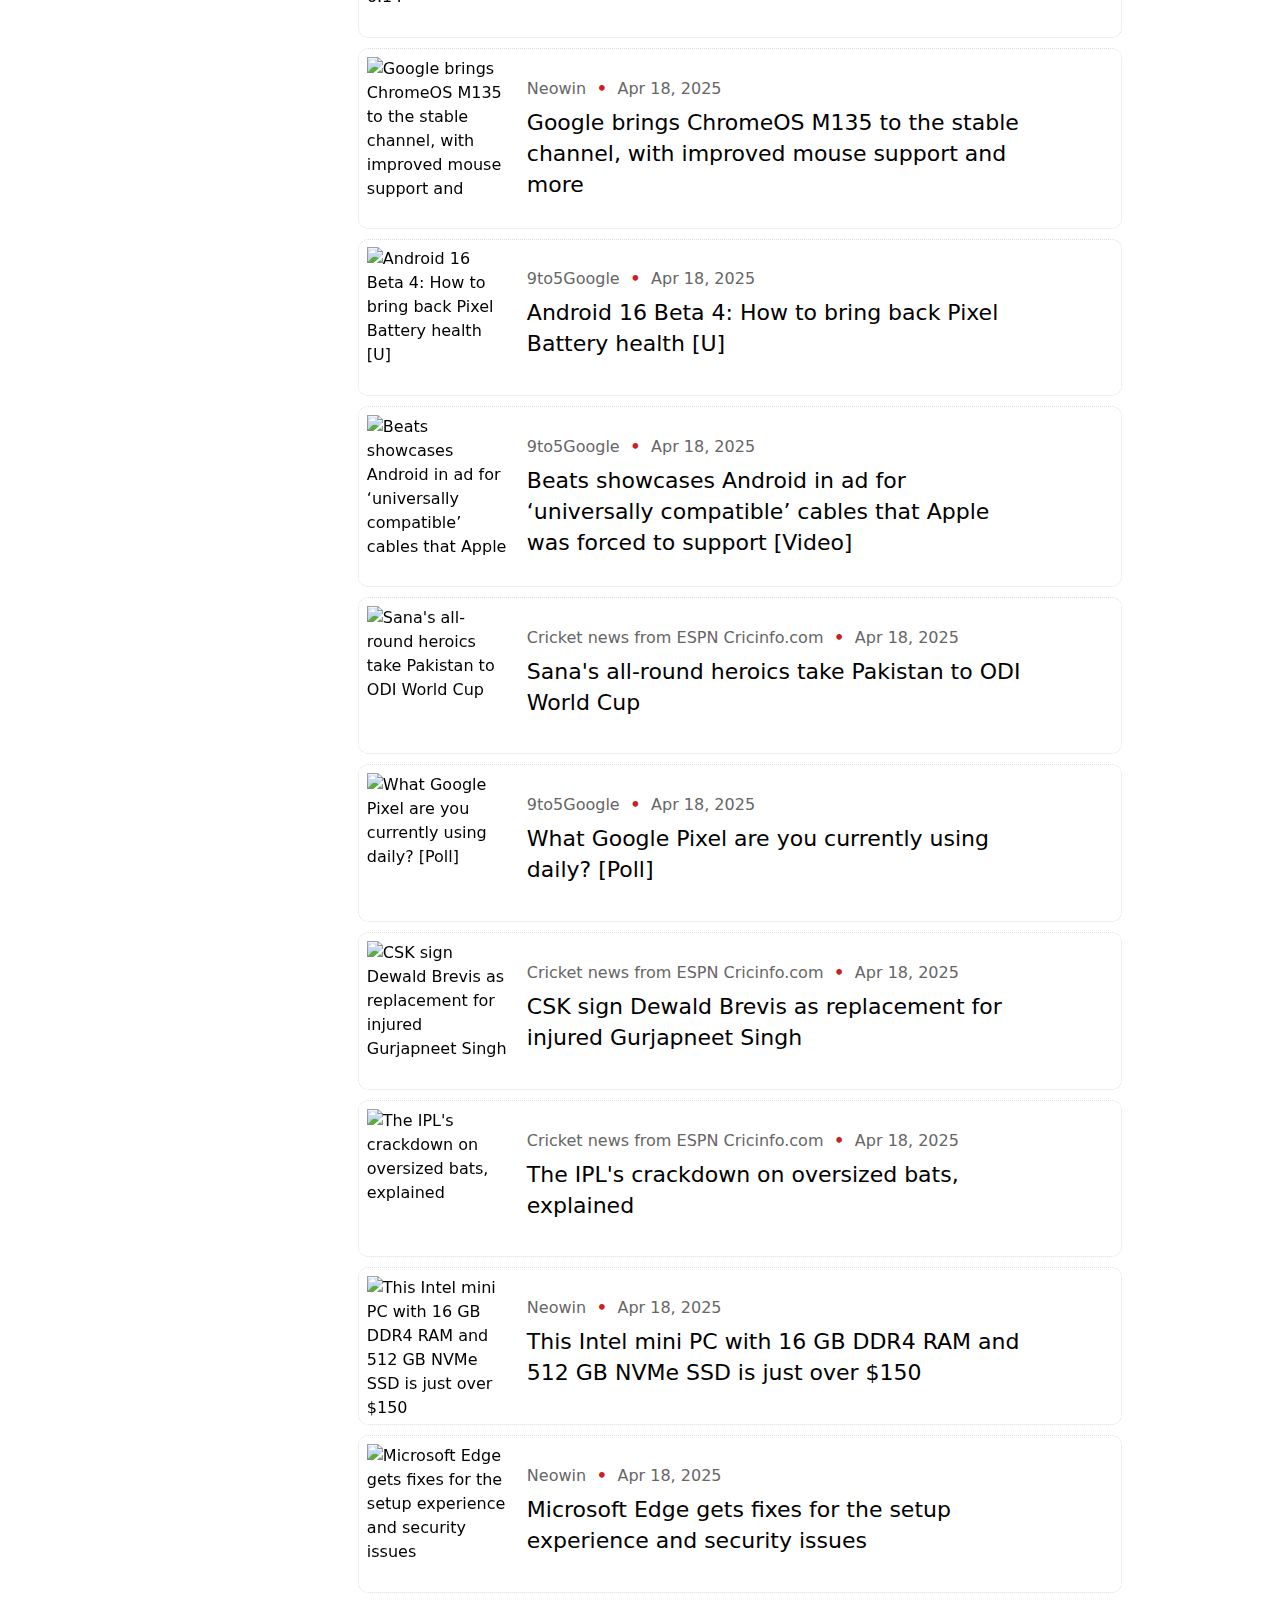
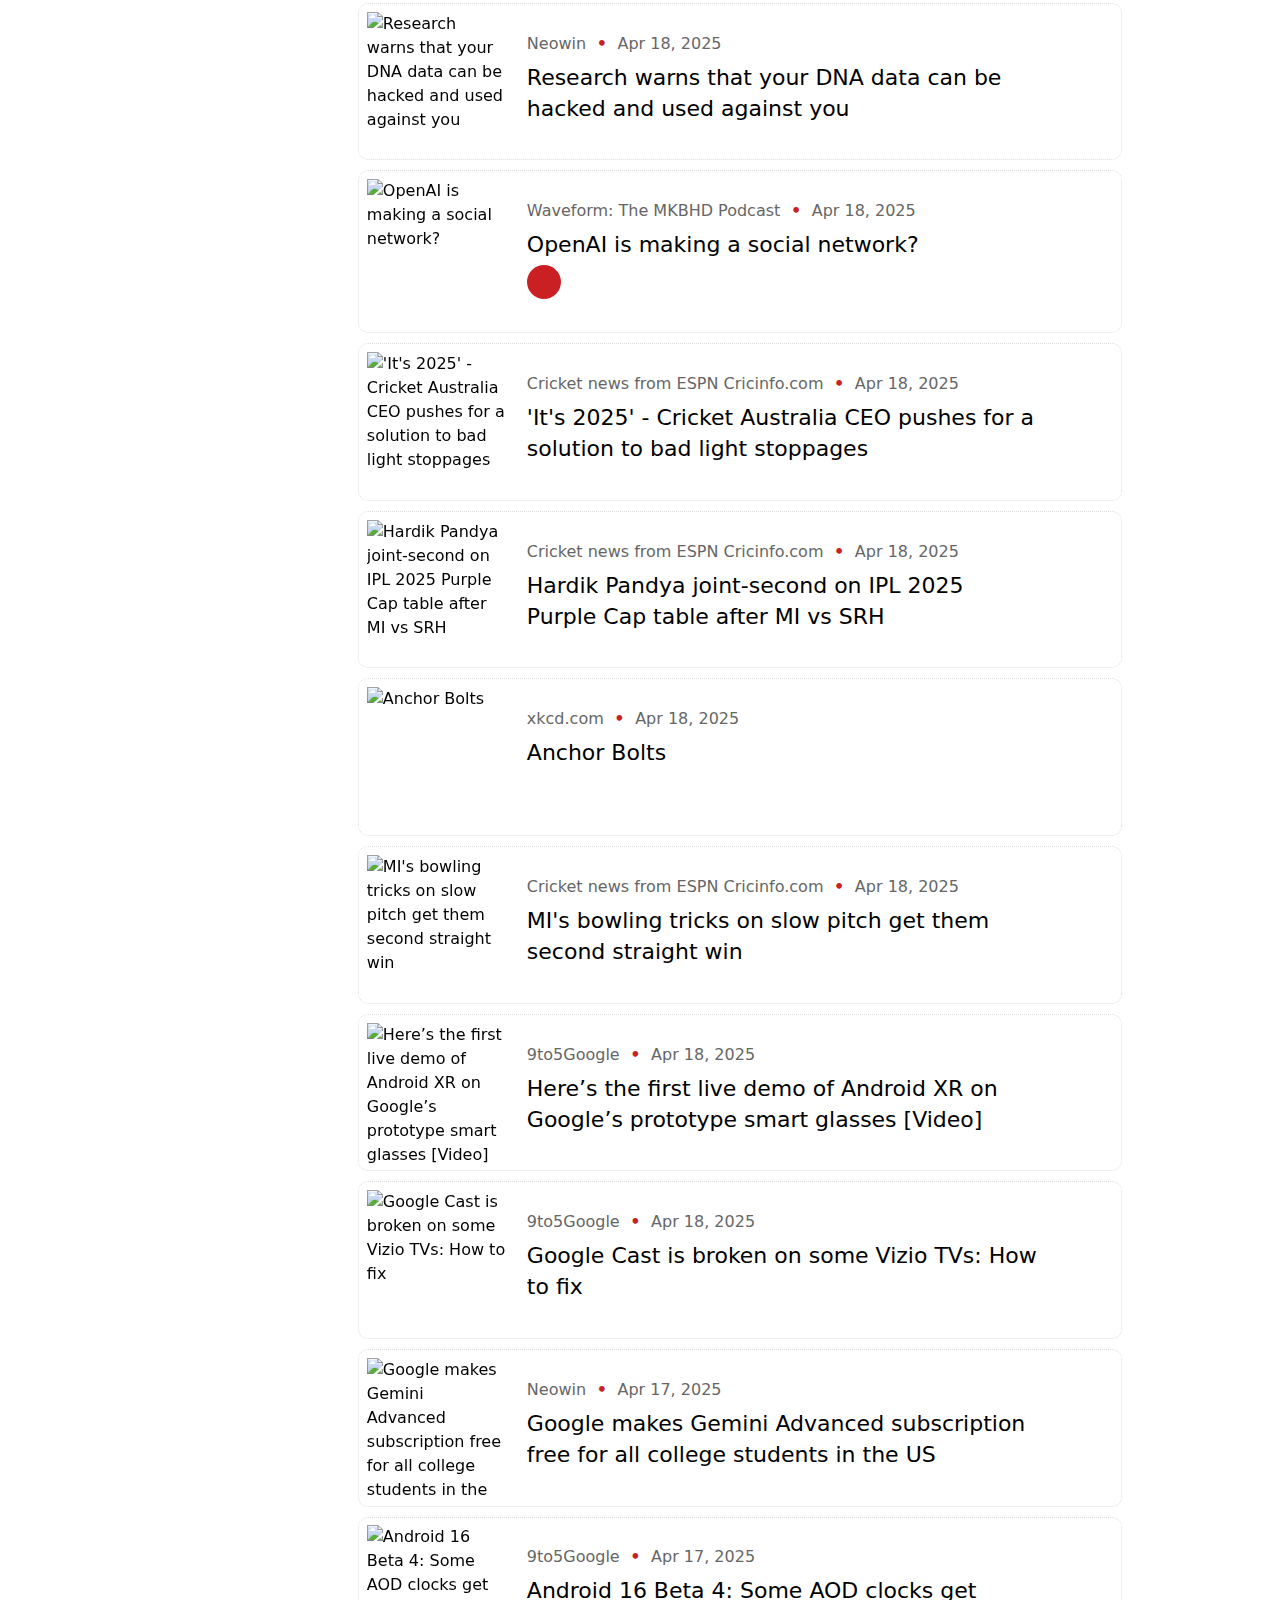
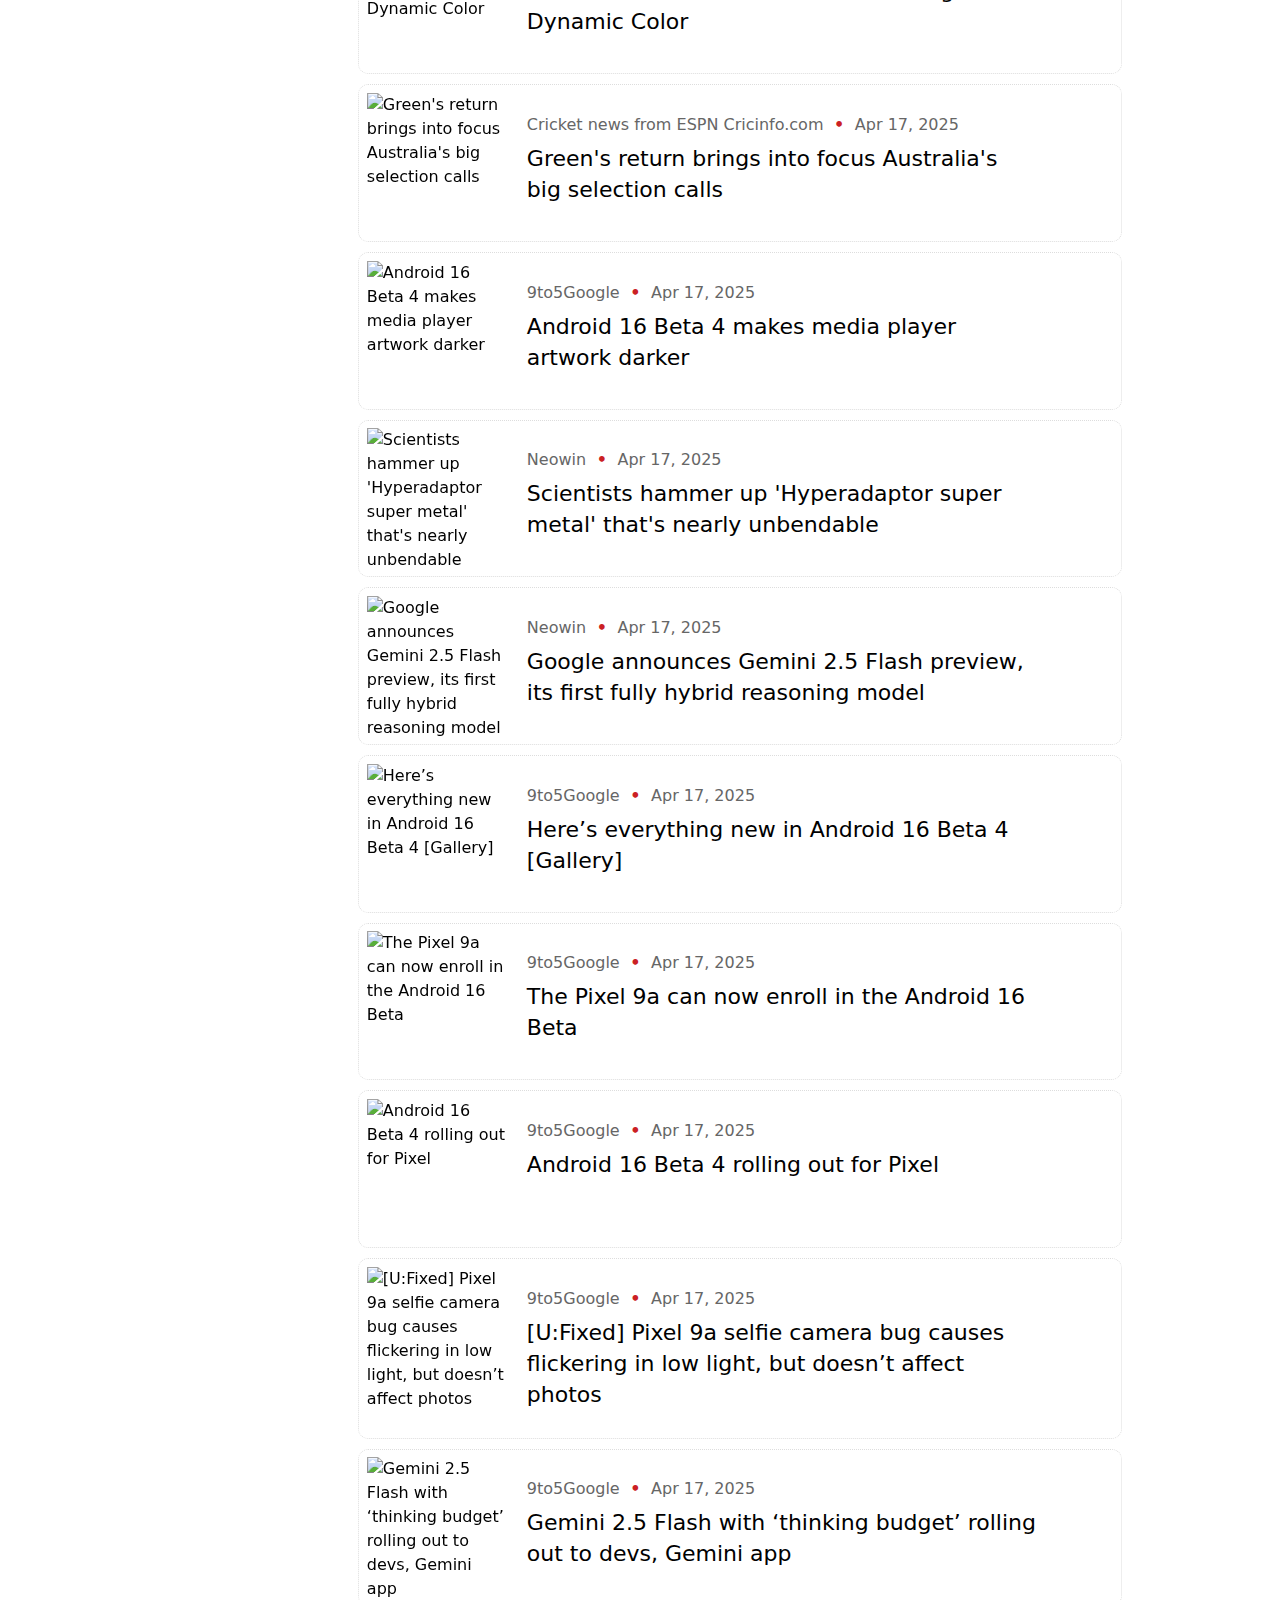
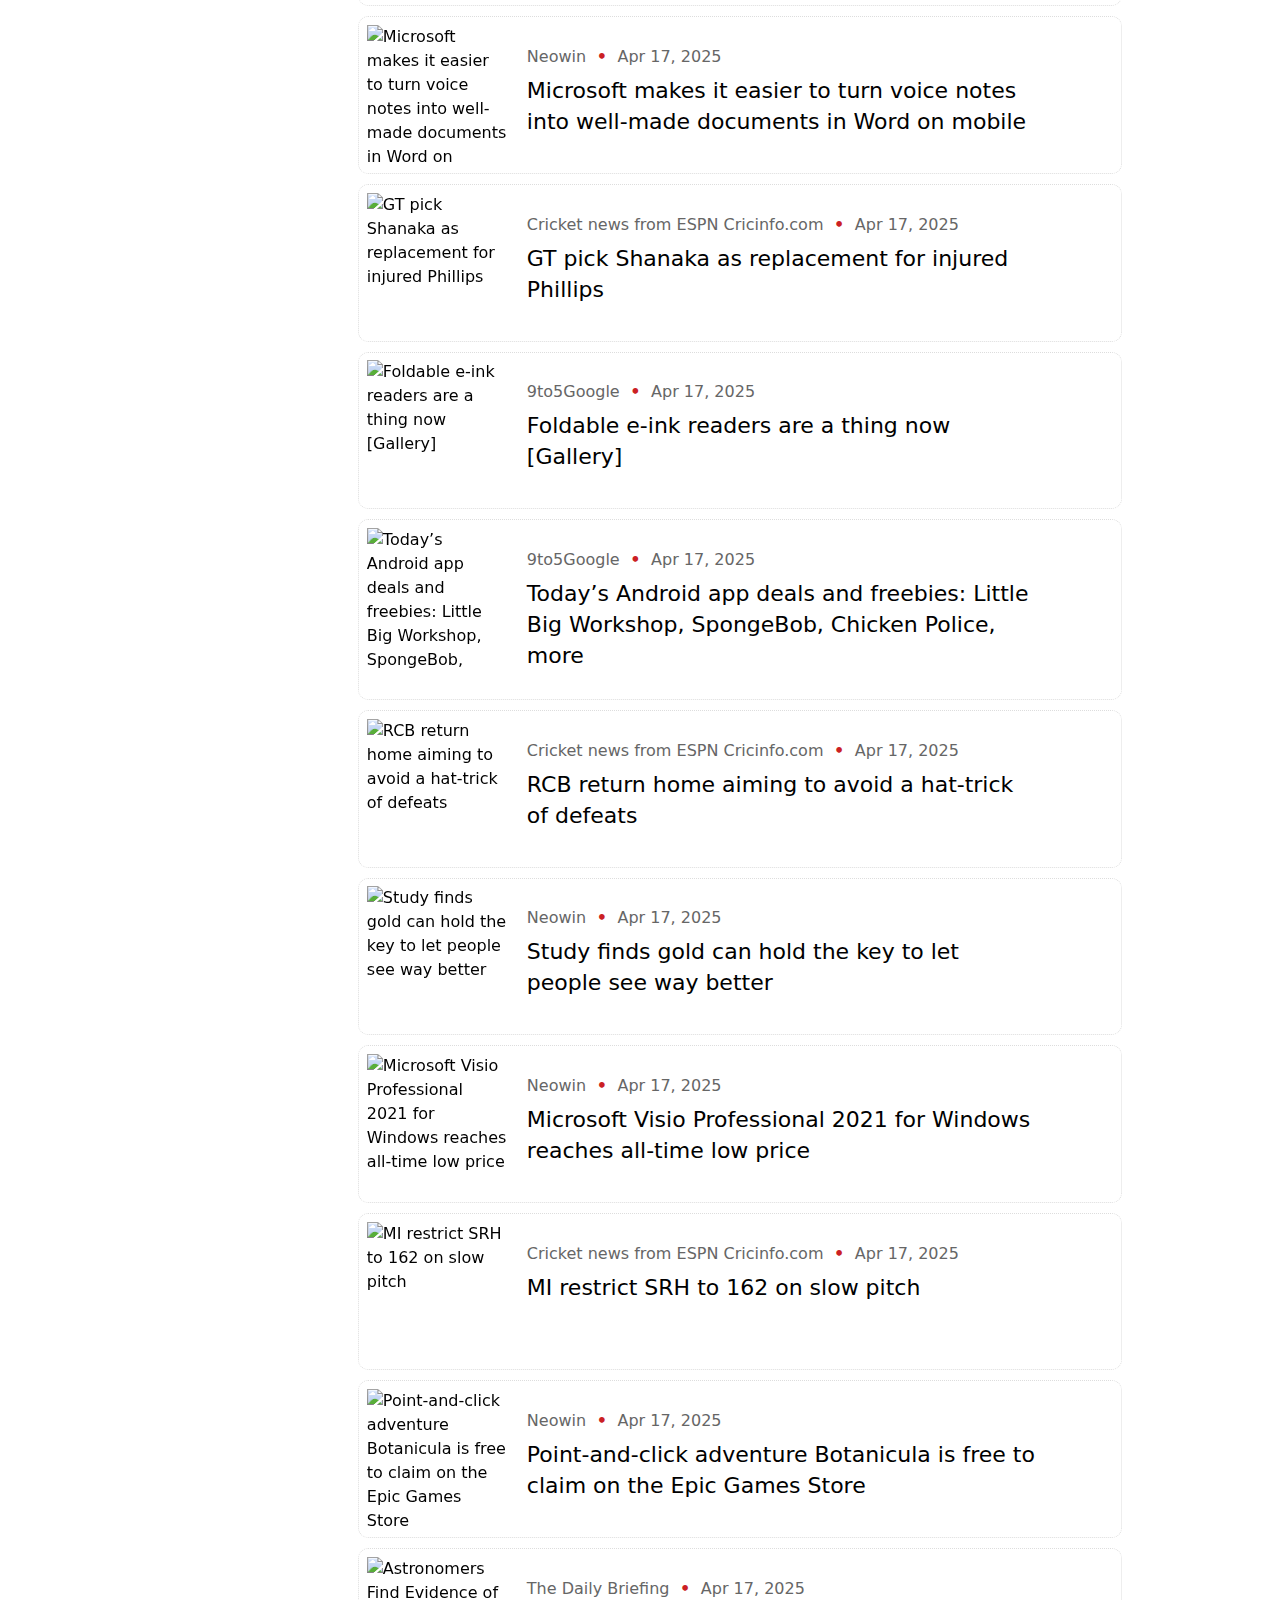
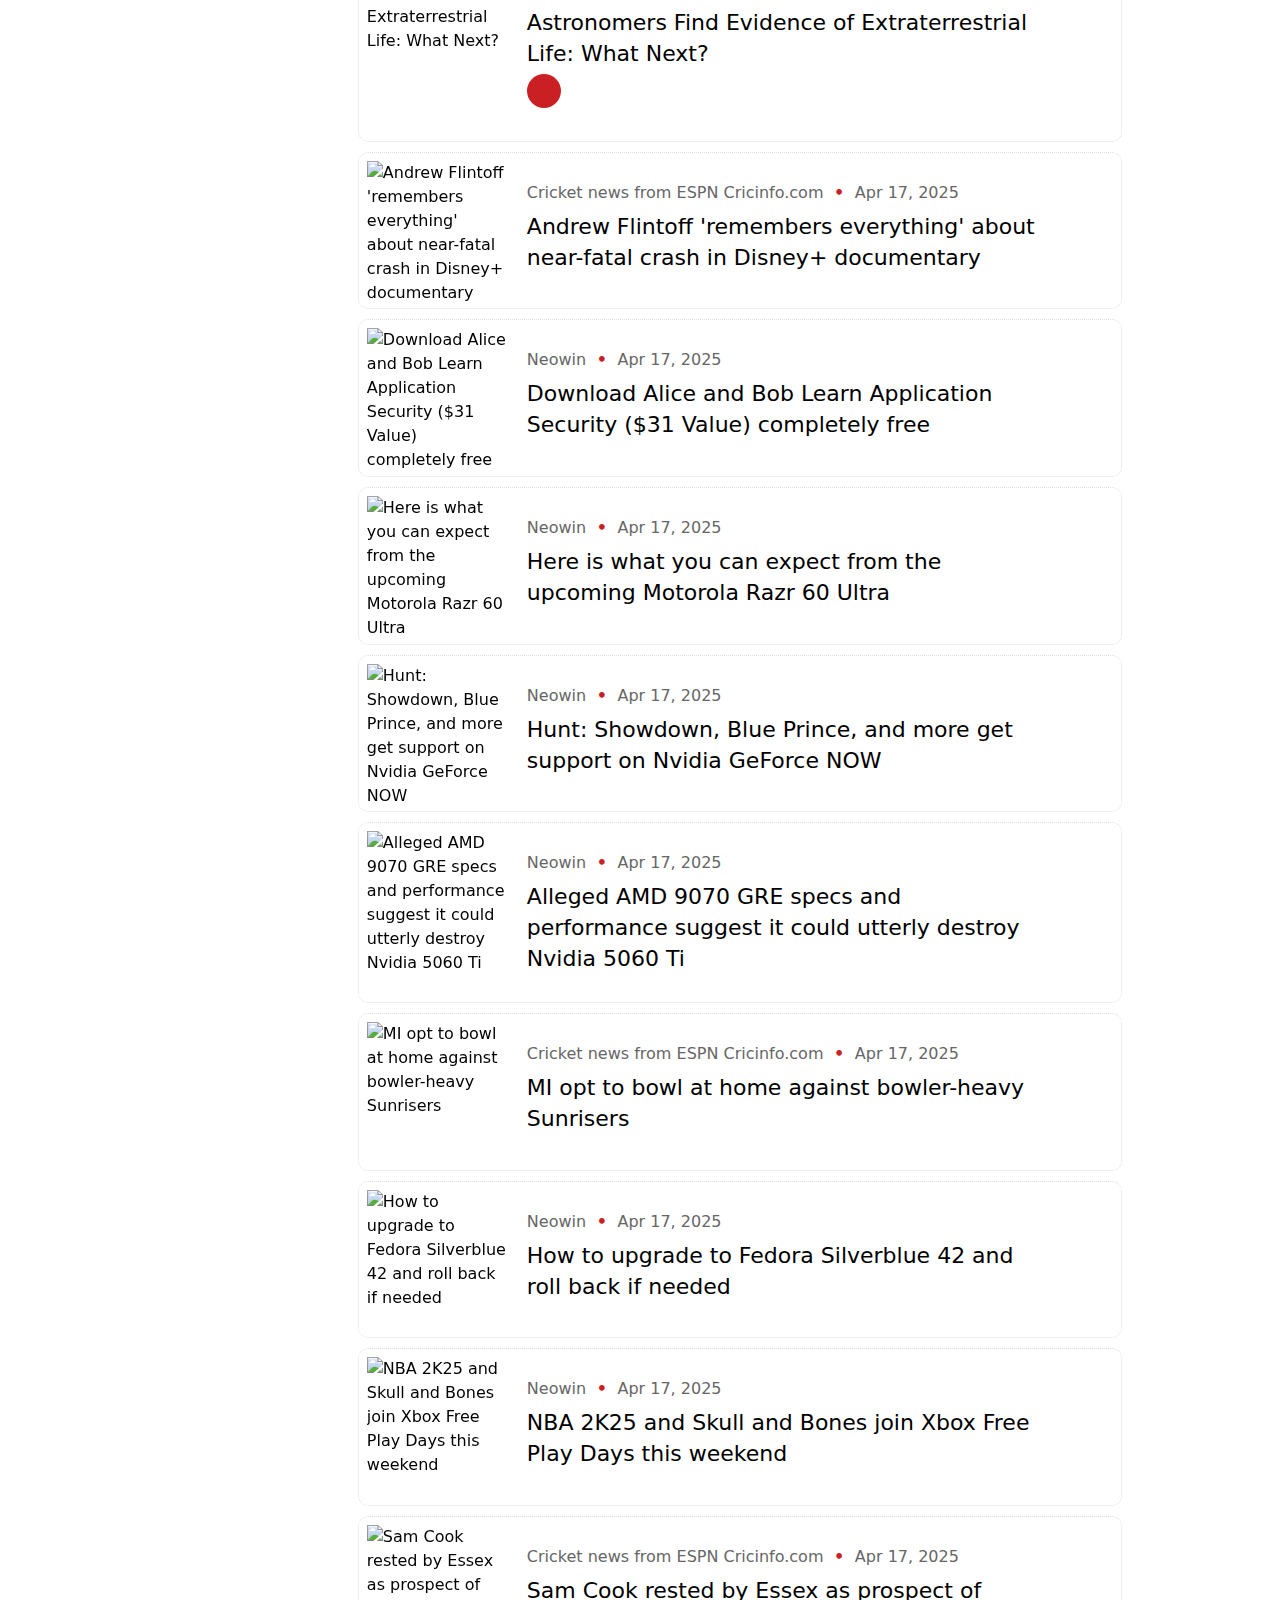
==== commit 55cc2ad4: "Updating the repository" ====
--- a/public/index.html
+++ b/public/index.html
@@ -77,12 +77,27 @@
 <div id="wrap">
     <button id="loadMore" style="display: none;" class="btn btn-secondary settings">Load Last 7 Days</button>
 
+<div class="post" data-channel="Cricket news from ESPN Cricinfo.com" data-ts="1745056965" data-audio="0"><div class="leftpan"><img src="https://i.imgci.com/espncricinfo/espncinew.png" alt="Unchanged GT opt to bowl vs DC, Gill says Rabada is expected to return in 'ten days or so'"/ ></div><div class="rightpan"><div class="feedname"><span class="channel">Cricket news from ESPN Cricinfo.com</span> &bull; <span class="date">Apr 19, 2025</span></div>
+<h2><a href="https://www.espncricinfo.com/ci/content/story/1481936.html?ex_cid=OTC-RSS" target="_blank">Unchanged GT opt to bowl vs DC, Gill says Rabada is expected to return in 'ten days or so'</a></h2>
+</div></div>
+<div class="post" data-channel="Neowin" data-ts="1745055961" data-audio="0"><div class="leftpan"><img src="https://cdn.neowin.com/news/images/uploaded/2025/04/1745054770_ss_a52815c07c5ed4758757e59f773f10924fdc9c7a.1920x1080_story.jpg" alt="Star Wars Zero Company fully unveiled, a new XCOM-style tactics game from EA"/ ></div><div class="rightpan"><div class="feedname"><span class="channel">Neowin</span> &bull; <span class="date">Apr 19, 2025</span></div>
+<h2><a href="https://www.neowin.net/news/star-wars-zero-company-fully-unveiled-a-new-xcom-style-tactics-game-from-ea/" target="_blank">Star Wars Zero Company fully unveiled, a new XCOM-style tactics game from EA</a></h2>
+</div></div>
+<div class="post" data-channel="Neowin" data-ts="1745055001" data-audio="0"><div class="leftpan"><img src="https://cdn.neowin.com/news/images/uploaded/2019/03/1551472859_1_story.jpg" alt="Weekend PC Game Deals: Cooperative free events, Metroidvania bundles, and more"/ ></div><div class="rightpan"><div class="feedname"><span class="channel">Neowin</span> &bull; <span class="date">Apr 19, 2025</span></div>
+<h2><a href="https://www.neowin.net/news/weekend-pc-game-deals-cooperative-free-events-metroidvania-bundles-and-more/" target="_blank">Weekend PC Game Deals: Cooperative free events, Metroidvania bundles, and more</a></h2>
+</div></div>
+<div class="post" data-channel="Cricket news from ESPN Cricinfo.com" data-ts="1745051862" data-audio="0"><div class="leftpan"><img src="https://i.imgci.com/espncricinfo/espncinew.png" alt="In-transition Bangladesh face Zimbabwe test in rainy Sylhet"/ ></div><div class="rightpan"><div class="feedname"><span class="channel">Cricket news from ESPN Cricinfo.com</span> &bull; <span class="date">Apr 19, 2025</span></div>
+<h2><a href="https://www.espncricinfo.com/ci/content/story/1481925.html?ex_cid=OTC-RSS" target="_blank">In-transition Bangladesh face Zimbabwe test in rainy Sylhet</a></h2>
+</div></div>
+<div class="post" data-channel="Cricket news from ESPN Cricinfo.com" data-ts="1745051655" data-audio="0"><div class="leftpan"><img src="https://i.imgci.com/espncricinfo/espncinew.png" alt="Bryce's maiden ton in vain as Ireland knock Scotland out of contention for World Cup"/ ></div><div class="rightpan"><div class="feedname"><span class="channel">Cricket news from ESPN Cricinfo.com</span> &bull; <span class="date">Apr 19, 2025</span></div>
+<h2><a href="https://www.espncricinfo.com/ci/content/story/1481881.html?ex_cid=OTC-RSS" target="_blank">Bryce's maiden ton in vain as Ireland knock Scotland out of contention for World Cup</a></h2>
+</div></div>
+<div class="post" data-channel="Cricket news from ESPN Cricinfo.com" data-ts="1745050371" data-audio="0"><div class="leftpan"><img src="https://i.imgci.com/espncricinfo/espncinew.png" alt="Cameron Green hits comeback hundred to repay Gloucestershire investment"/ ></div><div class="rightpan"><div class="feedname"><span class="channel">Cricket news from ESPN Cricinfo.com</span> &bull; <span class="date">Apr 19, 2025</span></div>
+<h2><a href="https://www.espncricinfo.com/ci/content/story/1481824.html?ex_cid=OTC-RSS" target="_blank">Cameron Green hits comeback hundred to repay Gloucestershire investment</a></h2>
+</div></div>
 <div class="post" data-channel="Cricket news from ESPN Cricinfo.com" data-ts="1745049079" data-audio="0"><div class="leftpan"><img src="https://i.imgci.com/espncricinfo/espncinew.png" alt="Versatile GT seek first win against well-rounded DC at home"/ ></div><div class="rightpan"><div class="feedname"><span class="channel">Cricket news from ESPN Cricinfo.com</span> &bull; <span class="date">Apr 19, 2025</span></div>
 <h2><a href="https://www.espncricinfo.com/ci/content/story/1481789.html?ex_cid=OTC-RSS" target="_blank">Versatile GT seek first win against well-rounded DC at home</a></h2>
 </div></div>
-<div class="post" data-channel="Cricket news from ESPN Cricinfo.com" data-ts="1745044899" data-audio="0"><div class="leftpan"><img src="https://i.imgci.com/espncricinfo/espncinew.png" alt="Bryce's maiden ton in vain as Ireland knock Scotland out of contention for World Cup"/ ></div><div class="rightpan"><div class="feedname"><span class="channel">Cricket news from ESPN Cricinfo.com</span> &bull; <span class="date">Apr 19, 2025</span></div>
-<h2><a href="https://www.espncricinfo.com/ci/content/story/1481881.html?ex_cid=OTC-RSS" target="_blank">Bryce's maiden ton in vain as Ireland knock Scotland out of contention for World Cup</a></h2>
-</div></div>
 <div class="post" data-channel="Cricket news from ESPN Cricinfo.com" data-ts="1745042689" data-audio="0"><div class="leftpan"><img src="https://i.imgci.com/espncricinfo/espncinew.png" alt="Tim David still trying to 'figure out a method' to succeed at Chinnaswamy"/ ></div><div class="rightpan"><div class="feedname"><span class="channel">Cricket news from ESPN Cricinfo.com</span> &bull; <span class="date">Apr 19, 2025</span></div>
 <h2><a href="https://www.espncricinfo.com/ci/content/story/1481915.html?ex_cid=OTC-RSS" target="_blank">Tim David still trying to 'figure out a method' to succeed at Chinnaswamy</a></h2>
 </div></div>
@@ -115,9 +130,6 @@
 </div></div>
 <div class="post" data-channel="Cricket news from ESPN Cricinfo.com" data-ts="1745024218" data-audio="0"><div class="leftpan"><img src="https://i.imgci.com/espncricinfo/espncinew.png" alt="Hazlewood threatens Noor in IPL 2025 Purple Cap race with three-for in RCB vs PBKS"/ ></div><div class="rightpan"><div class="feedname"><span class="channel">Cricket news from ESPN Cricinfo.com</span> &bull; <span class="date">Apr 19, 2025</span></div>
 <h2><a href="https://www.espncricinfo.com/ci/content/story/1481909.html?ex_cid=OTC-RSS" target="_blank">Hazlewood threatens Noor in IPL 2025 Purple Cap race with three-for in RCB vs PBKS</a></h2>
-</div></div>
-<div class="post" data-channel="Cricket news from ESPN Cricinfo.com" data-ts="1745021274" data-audio="0"><div class="leftpan"><img src="https://i.imgci.com/espncricinfo/espncinew.png" alt="Cameron Green hits comeback hundred to repay Gloucestershire investment"/ ></div><div class="rightpan"><div class="feedname"><span class="channel">Cricket news from ESPN Cricinfo.com</span> &bull; <span class="date">Apr 19, 2025</span></div>
-<h2><a href="https://www.espncricinfo.com/ci/content/story/1481824.html?ex_cid=OTC-RSS" target="_blank">Cameron Green hits comeback hundred to repay Gloucestershire investment</a></h2>
 </div></div>
 <div class="post" data-channel="9to5Google" data-ts="1745020260" data-audio="0"><div class="leftpan"><img src="https://9to5google.com/wp-content/uploads/sites/4/2025/01/google-play-services-3.jpg?quality=82&#038;strip=all&#038;w=1600" alt="What’s new in Android’s April 2025 Google System Updates [U: 4/18]"/ ></div><div class="rightpan"><div class="feedname"><span class="channel">9to5Google</span> &bull; <span class="date">Apr 18, 2025</span></div>
 <h2><a href="https://9to5google.com/2025/04/18/april-2025-google-system-updates/" target="_blank">What’s new in Android’s April 2025 Google System Updates [U: 4/18]</a></h2>
@@ -423,12 +435,6 @@
 <div class="post" data-channel="Cricket news from ESPN Cricinfo.com" data-ts="1744846104" data-audio="0"><div class="leftpan"><img src="https://i.imgci.com/espncricinfo/espncinew.png" alt="Voll and Flintoff handed Australia central contracts"/ ></div><div class="rightpan"><div class="feedname"><span class="channel">Cricket news from ESPN Cricinfo.com</span> &bull; <span class="date">Apr 16, 2025</span></div>
 <h2><a href="https://www.espncricinfo.com/ci/content/story/1481643.html?ex_cid=OTC-RSS" target="_blank">Voll and Flintoff handed Australia central contracts</a></h2>
 </div></div>
-<div class="post" data-channel="Neowin" data-ts="1744837201" data-audio="0"><div class="leftpan"><img src="https://cdn.neowin.com/news/images/uploaded/2025/02/1739508365_tiktok_app_store_story.jpg" alt="TikTok is testing its own version of Community Notes, called Footnotes"/ ></div><div class="rightpan"><div class="feedname"><span class="channel">Neowin</span> &bull; <span class="date">Apr 16, 2025</span></div>
-<h2><a href="https://www.neowin.net/news/tiktok-is-testing-its-own-version-of-community-notes-called-footnotes/" target="_blank">TikTok is testing its own version of Community Notes, called Footnotes</a></h2>
-</div></div>
-<div class="post" data-channel="Neowin" data-ts="1744829761" data-audio="0"><div class="leftpan"><img src="https://cdn.neowin.com/news/images/uploaded/2025/03/1743455891_openai_story.jpg" alt="OpenAI announces o3 and o4-mini, its most capable models with state-of-the-art reasoning "/ ></div><div class="rightpan"><div class="feedname"><span class="channel">Neowin</span> &bull; <span class="date">Apr 16, 2025</span></div>
-<h2><a href="https://www.neowin.net/news/openai-announces-o3-and-o4-mini-its-most-capable-models-with-state-of-the-art-reasoning/" target="_blank">OpenAI announces o3 and o4-mini, its most capable models with state-of-the-art reasoning </a></h2>
-</div></div>
 <div class="post" data-channel="Cricket news from ESPN Cricinfo.com" data-ts="1744821973" data-audio="0"><div class="leftpan"><img src="https://i.imgci.com/espncricinfo/espncinew.png" alt="ICC considering change to existing two-ball rule in ODI playing conditions"/ ></div><div class="rightpan"><div class="feedname"><span class="channel">Cricket news from ESPN Cricinfo.com</span> &bull; <span class="date">Apr 16, 2025</span></div>
 <h2><a href="https://www.espncricinfo.com/ci/content/story/1481208.html?ex_cid=OTC-RSS" target="_blank">ICC considering change to existing two-ball rule in ODI playing conditions</a></h2>
 </div></div>
@@ -598,12 +604,6 @@
 </div></div>
 <div class="post" data-channel="Cricket news from ESPN Cricinfo.com" data-ts="1744630737" data-audio="0"><div class="leftpan"><img src="https://i.imgci.com/espncricinfo/espncinew.png" alt="Lynn Stewart, wife of Alec, dies after 12-year cancer battle"/ ></div><div class="rightpan"><div class="feedname"><span class="channel">Cricket news from ESPN Cricinfo.com</span> &bull; <span class="date">Apr 14, 2025</span></div>
 <h2><a href="https://www.espncricinfo.com/ci/content/story/1481163.html?ex_cid=OTC-RSS" target="_blank">Lynn Stewart, wife of Alec, dies after 12-year cancer battle</a></h2>
-</div></div>
-<div class="post" data-channel="Cricket news from ESPN Cricinfo.com" data-ts="1744629349" data-audio="0"><div class="leftpan"><img src="https://i.imgci.com/espncricinfo/espncinew.png" alt="Umpires check players' bat size on the field during Sunday double-header"/ ></div><div class="rightpan"><div class="feedname"><span class="channel">Cricket news from ESPN Cricinfo.com</span> &bull; <span class="date">Apr 14, 2025</span></div>
-<h2><a href="https://www.espncricinfo.com/ci/content/story/1481161.html?ex_cid=OTC-RSS" target="_blank">Umpires check players' bat size on the field during Sunday double-header</a></h2>
-</div></div>
-<div class="post" data-channel="Cricket news from ESPN Cricinfo.com" data-ts="1744627412" data-audio="0"><div class="leftpan"><img src="https://i.imgci.com/espncricinfo/espncinew.png" alt="Karn: Karun Nair's wicket broke DC's momentum"/ ></div><div class="rightpan"><div class="feedname"><span class="channel">Cricket news from ESPN Cricinfo.com</span> &bull; <span class="date">Apr 14, 2025</span></div>
-<h2><a href="https://www.espncricinfo.com/ci/content/story/1481116.html?ex_cid=OTC-RSS" target="_blank">Karn: Karun Nair's wicket broke DC's momentum</a></h2>
 </div></div>
 <div class="post" data-channel="xkcd.com" data-ts="1744603200" data-audio="0"><div class="leftpan"><img src="https://imgs.xkcd.com/comics/the_roads_both_taken.png" alt="The Roads Both Taken"/ ></div><div class="rightpan"><div class="feedname"><span class="channel">xkcd.com</span> &bull; <span class="date">Apr 14, 2025</span></div>
 <h2><a href="https://xkcd.com/3076/" target="_blank">The Roads Both Taken</a></h2>
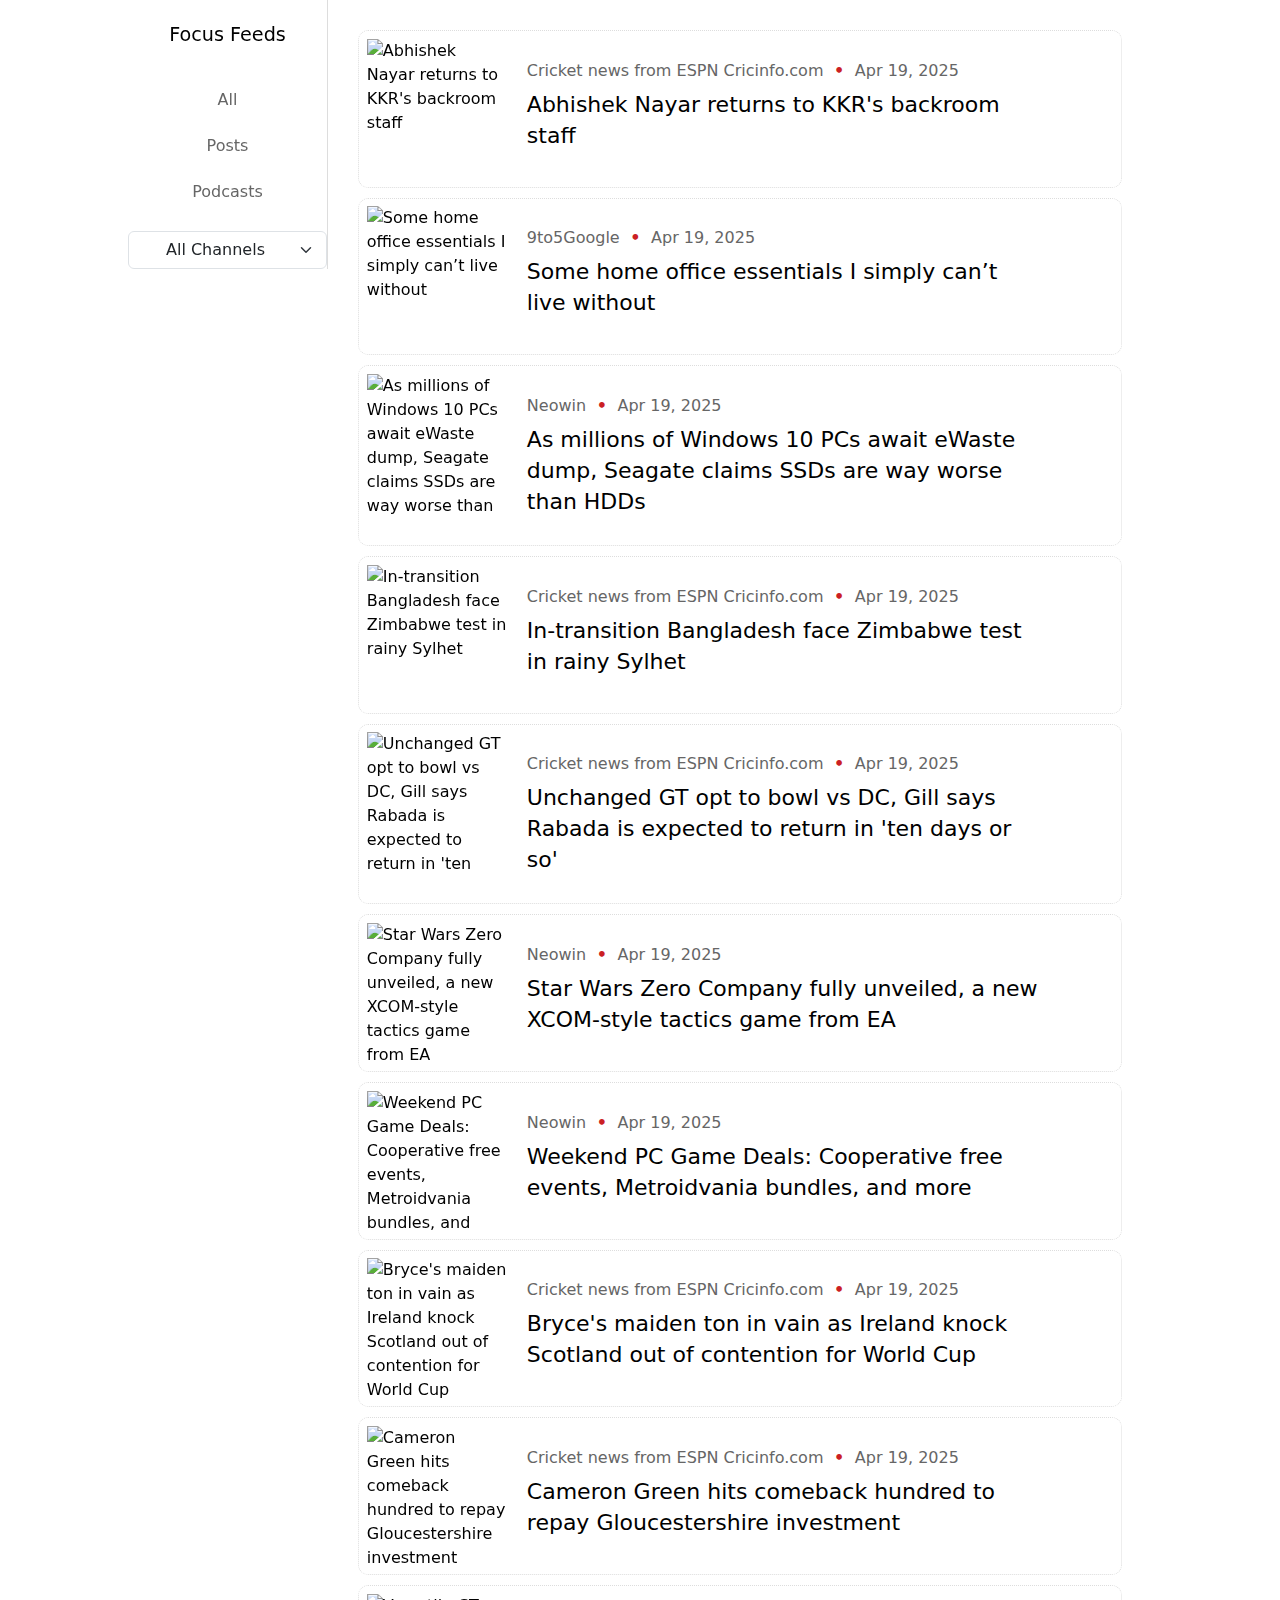
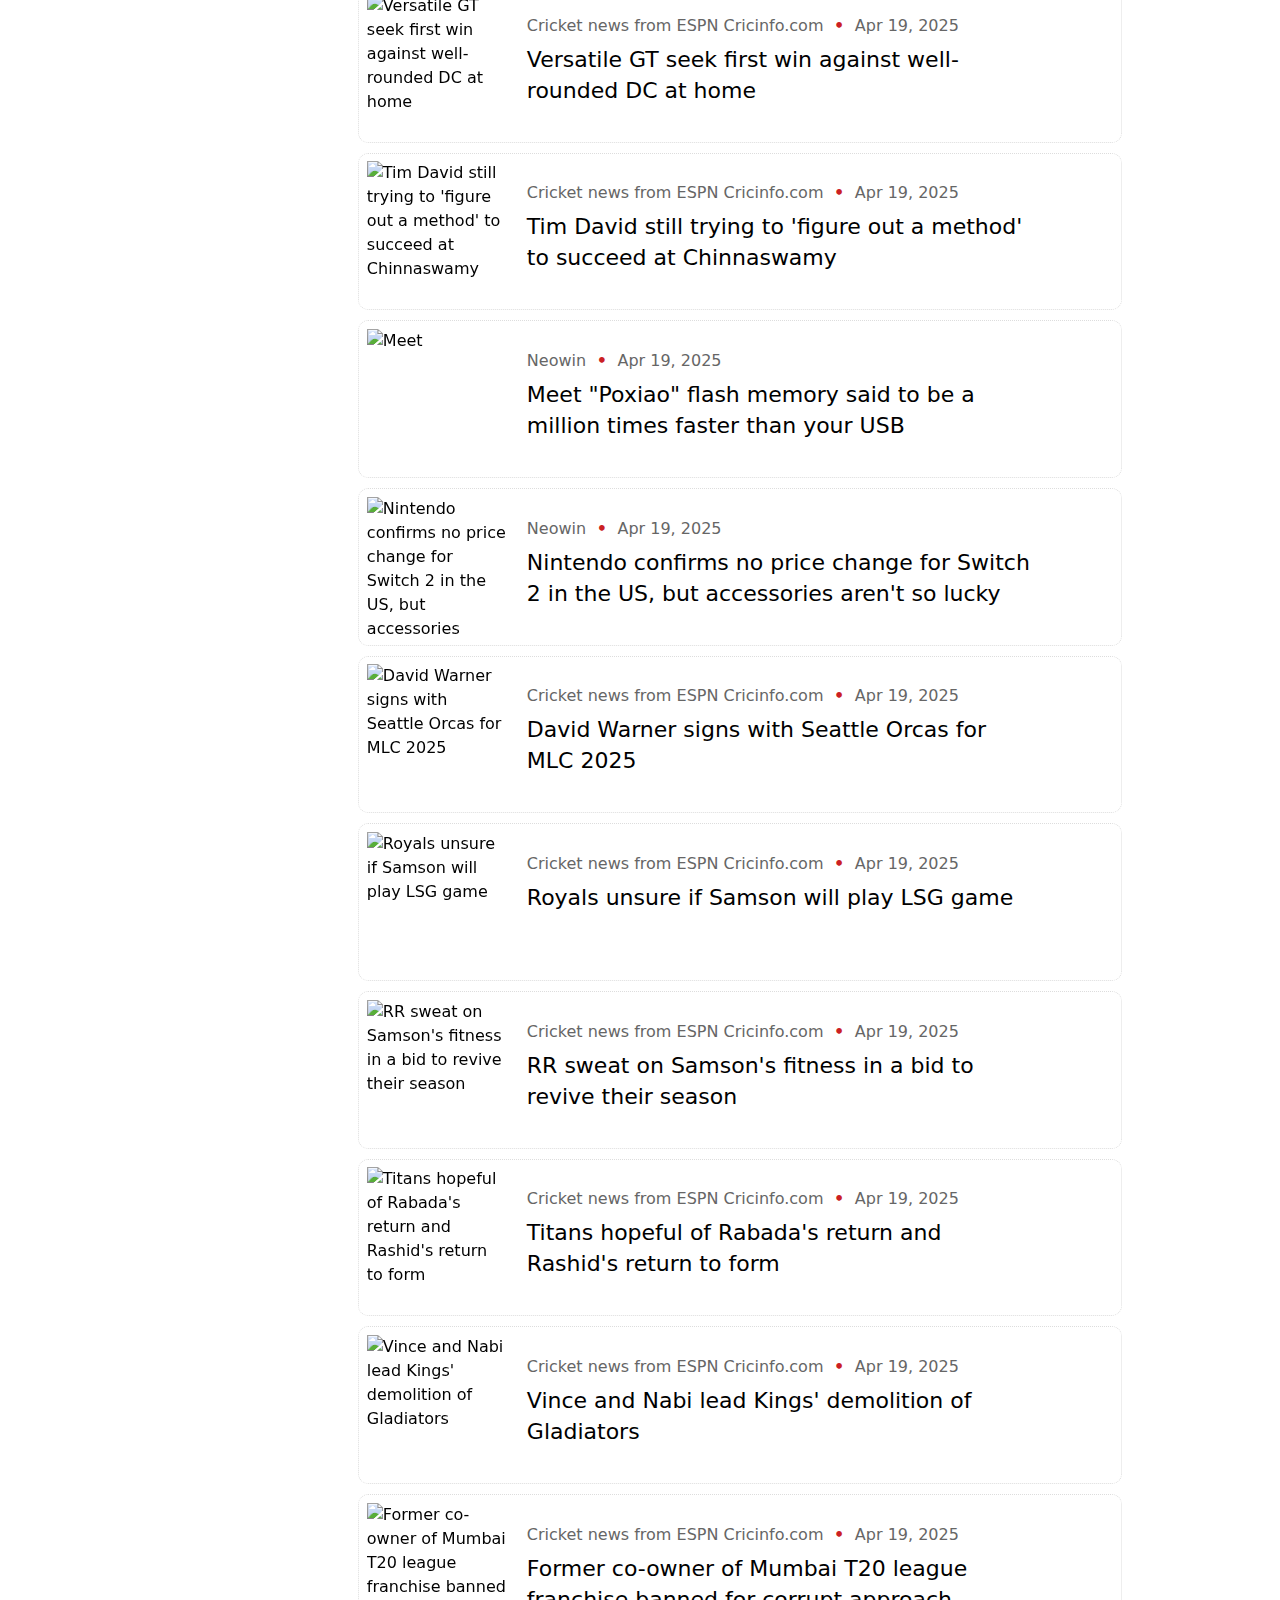
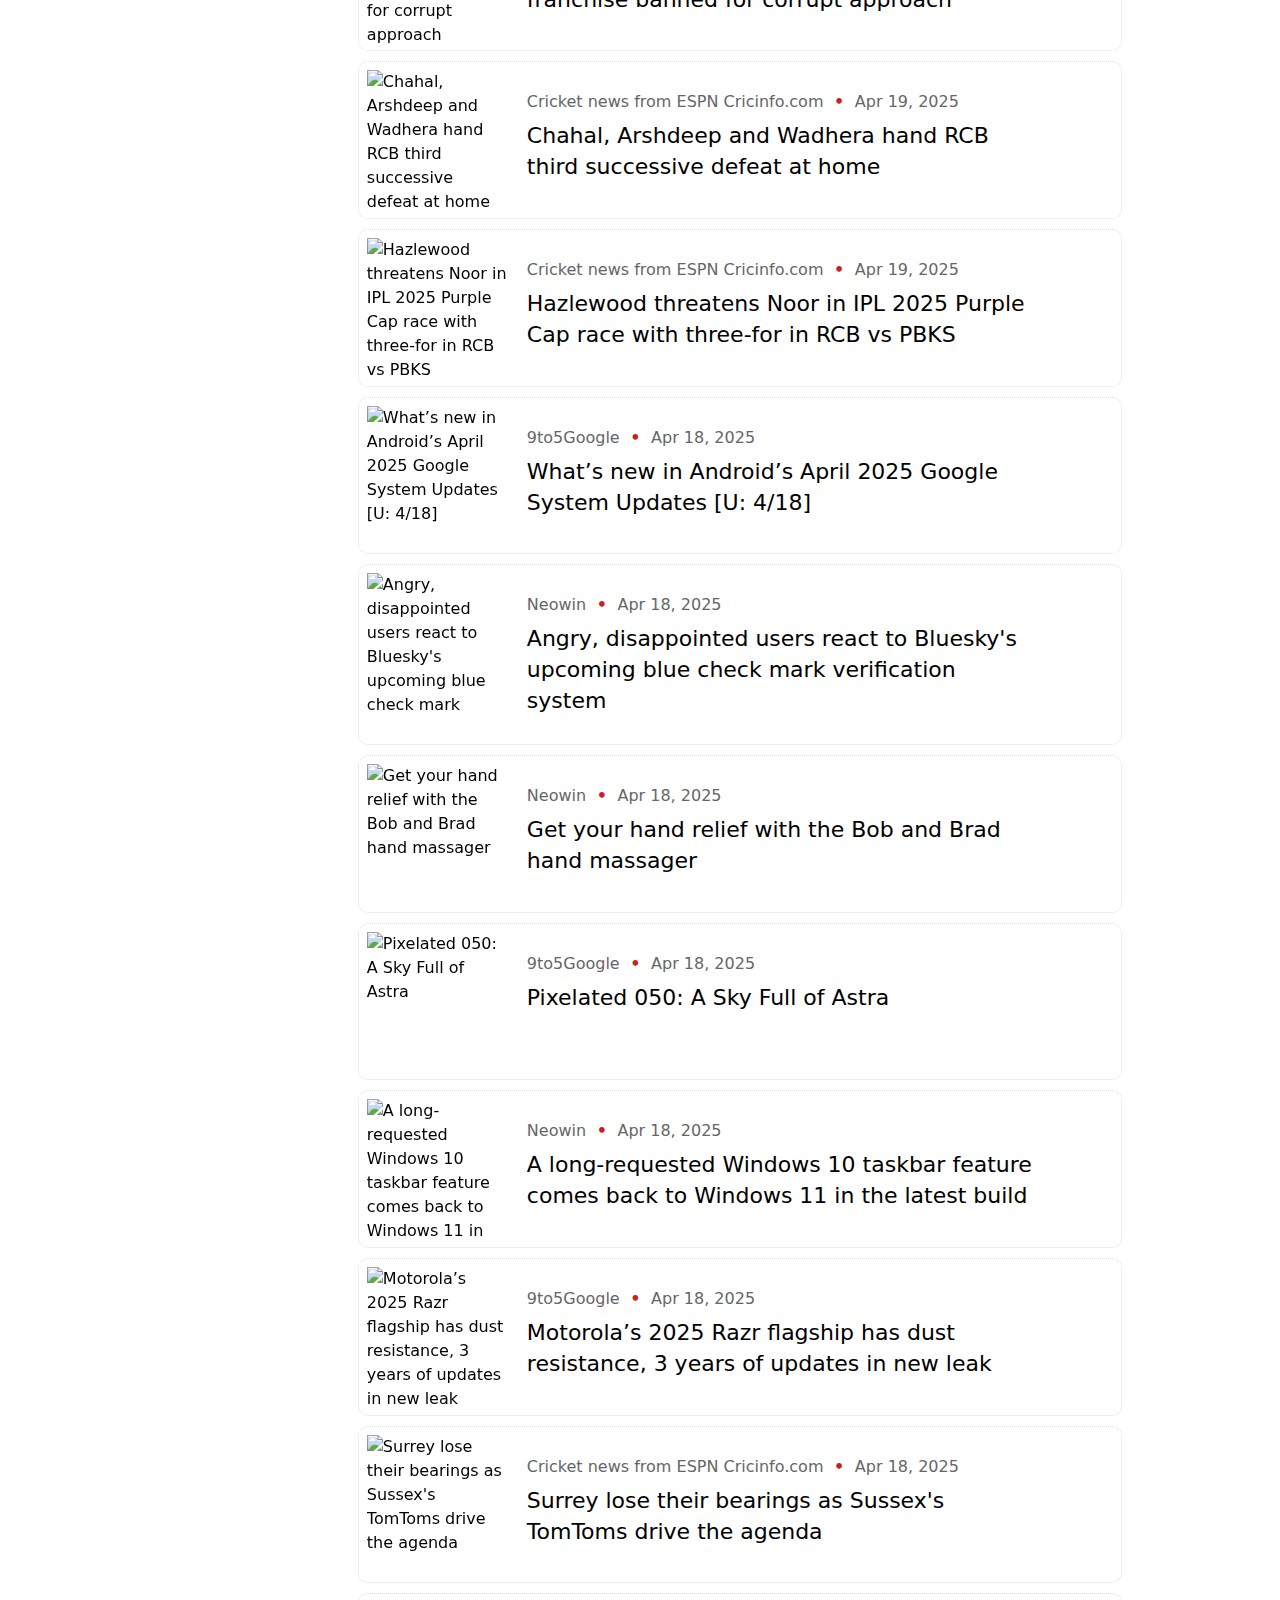
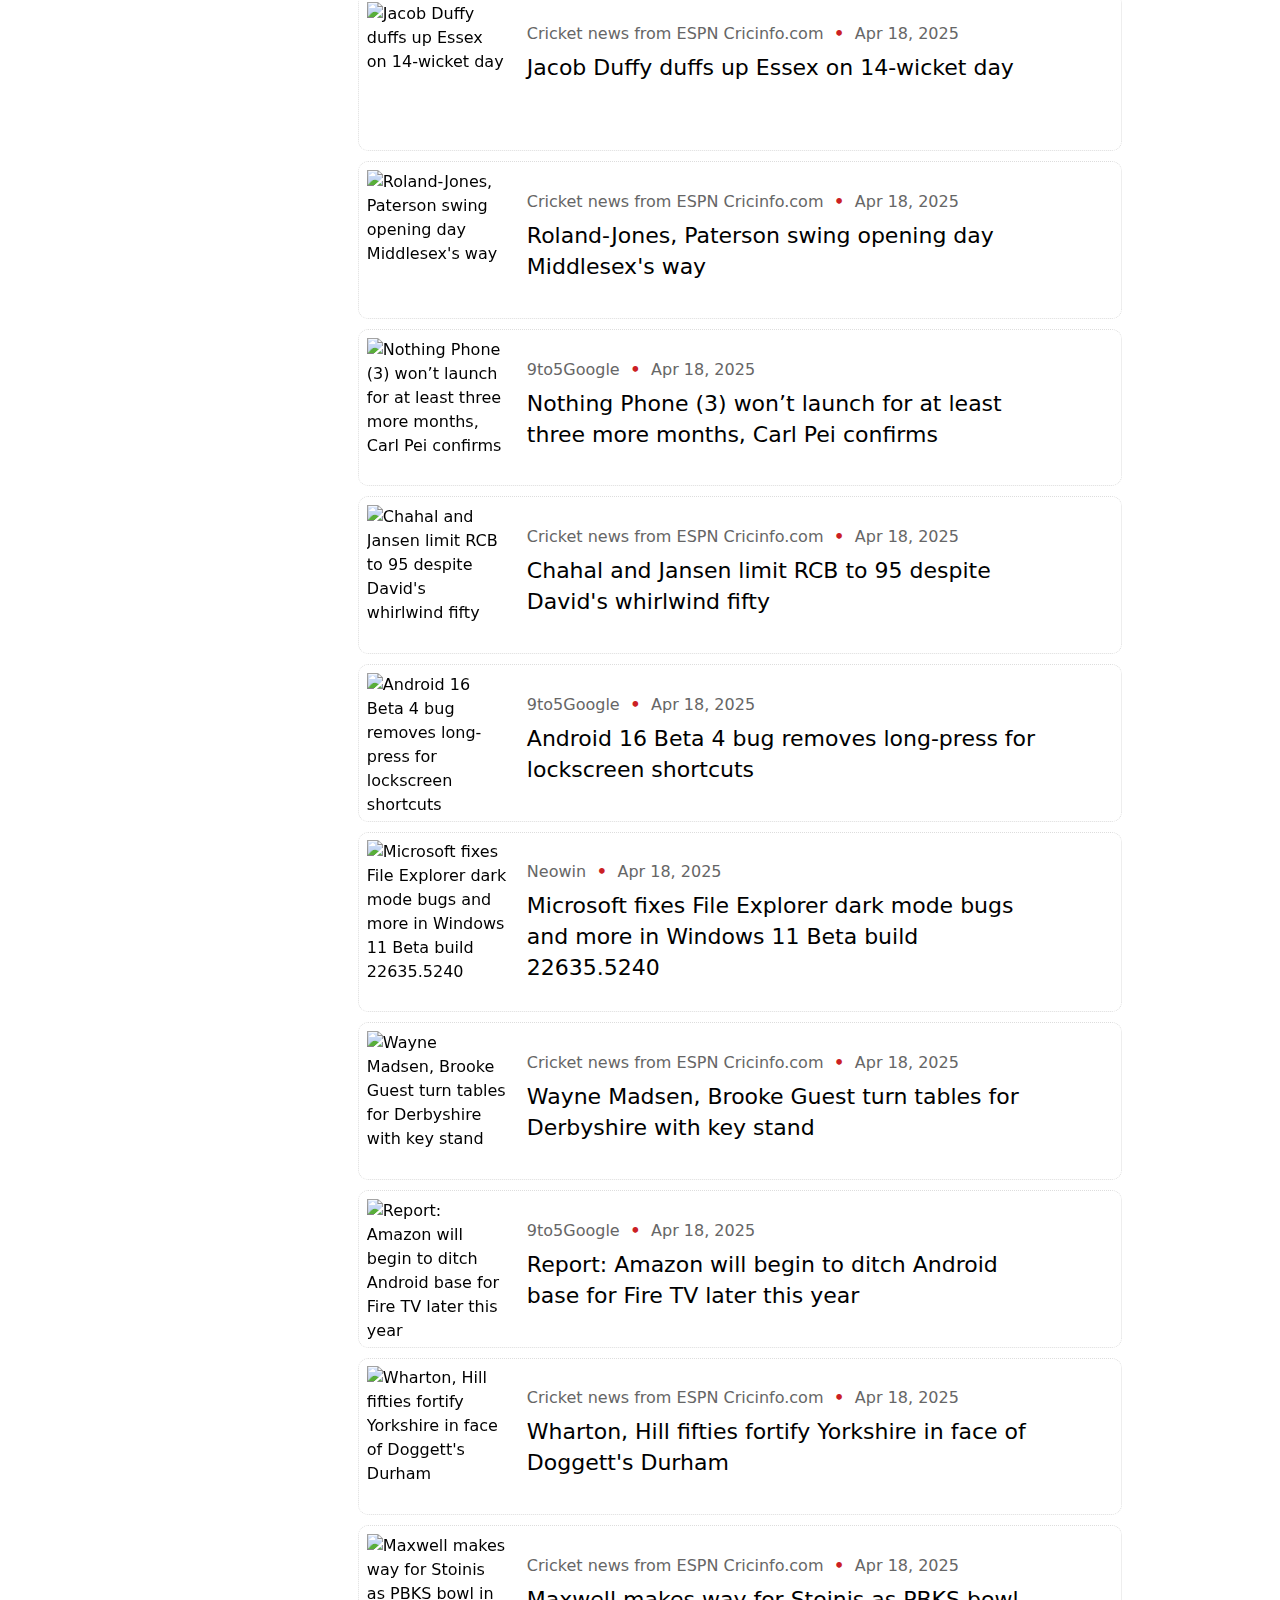
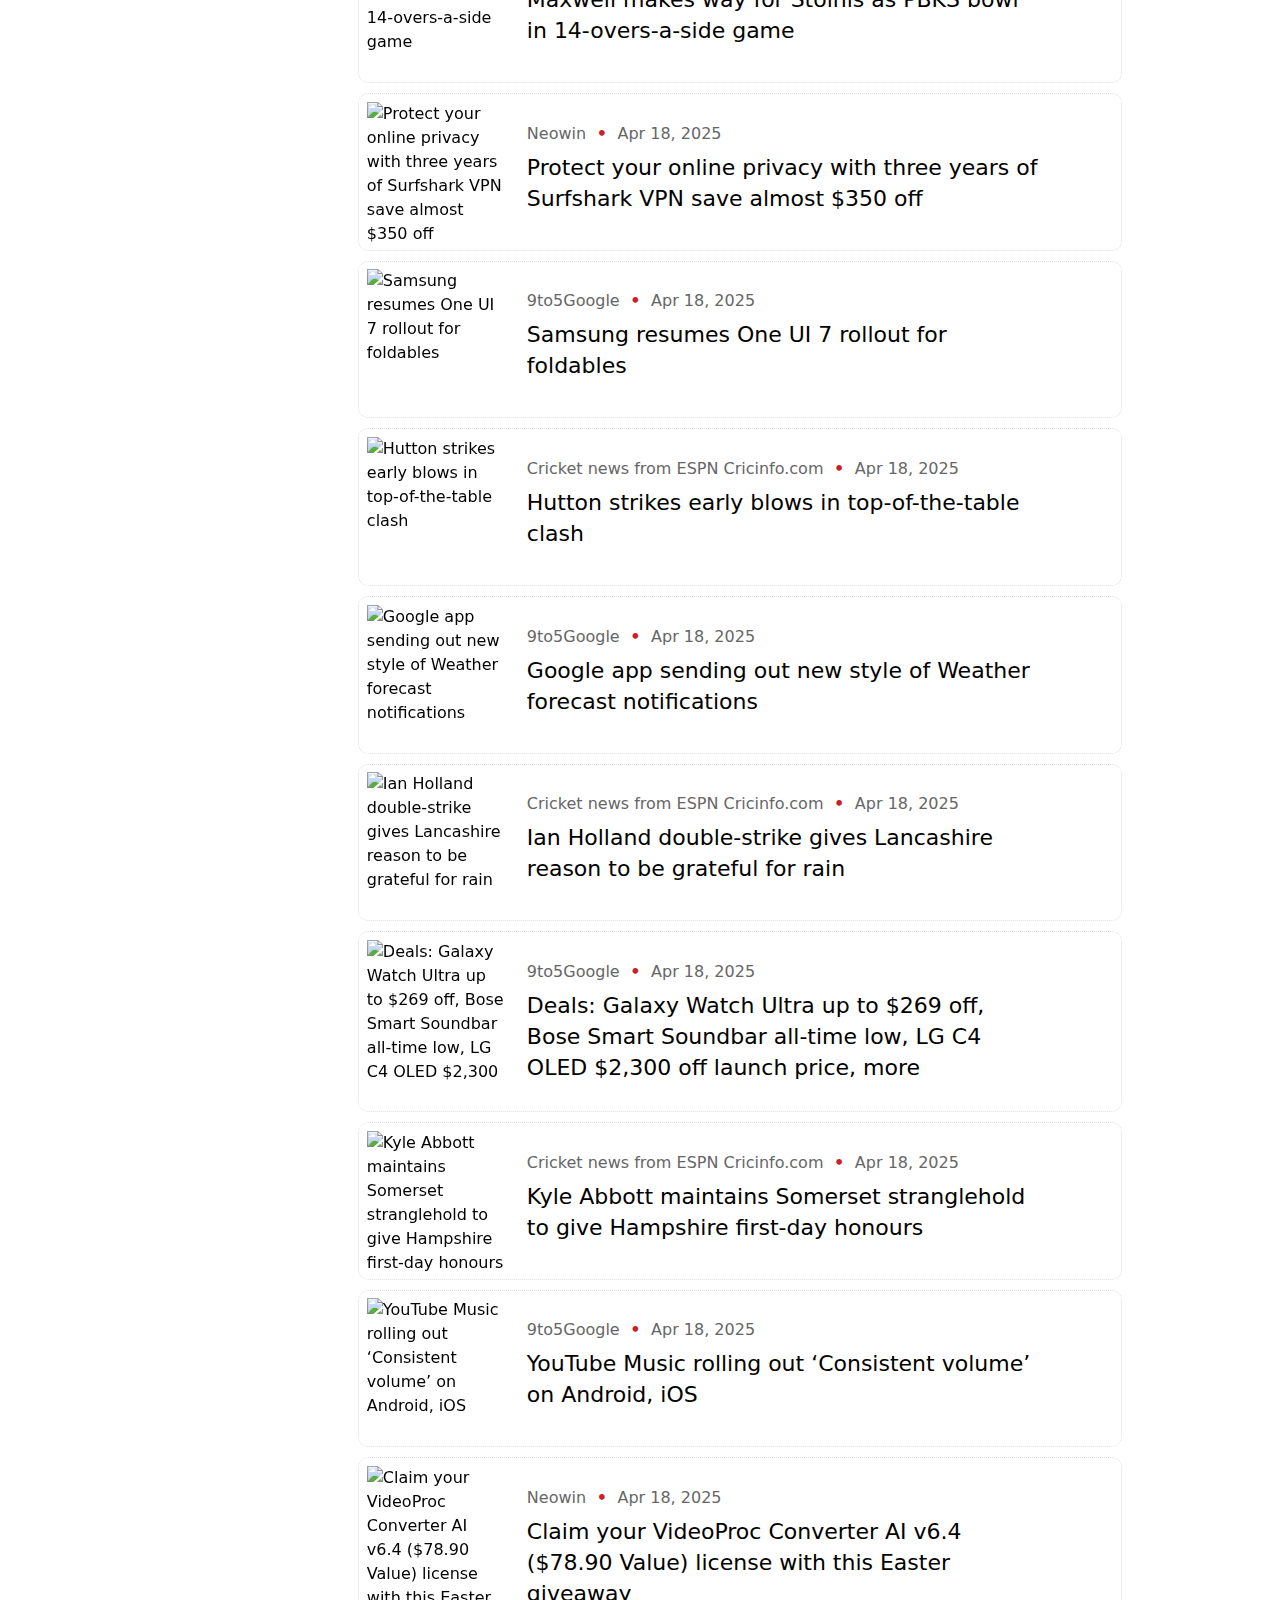
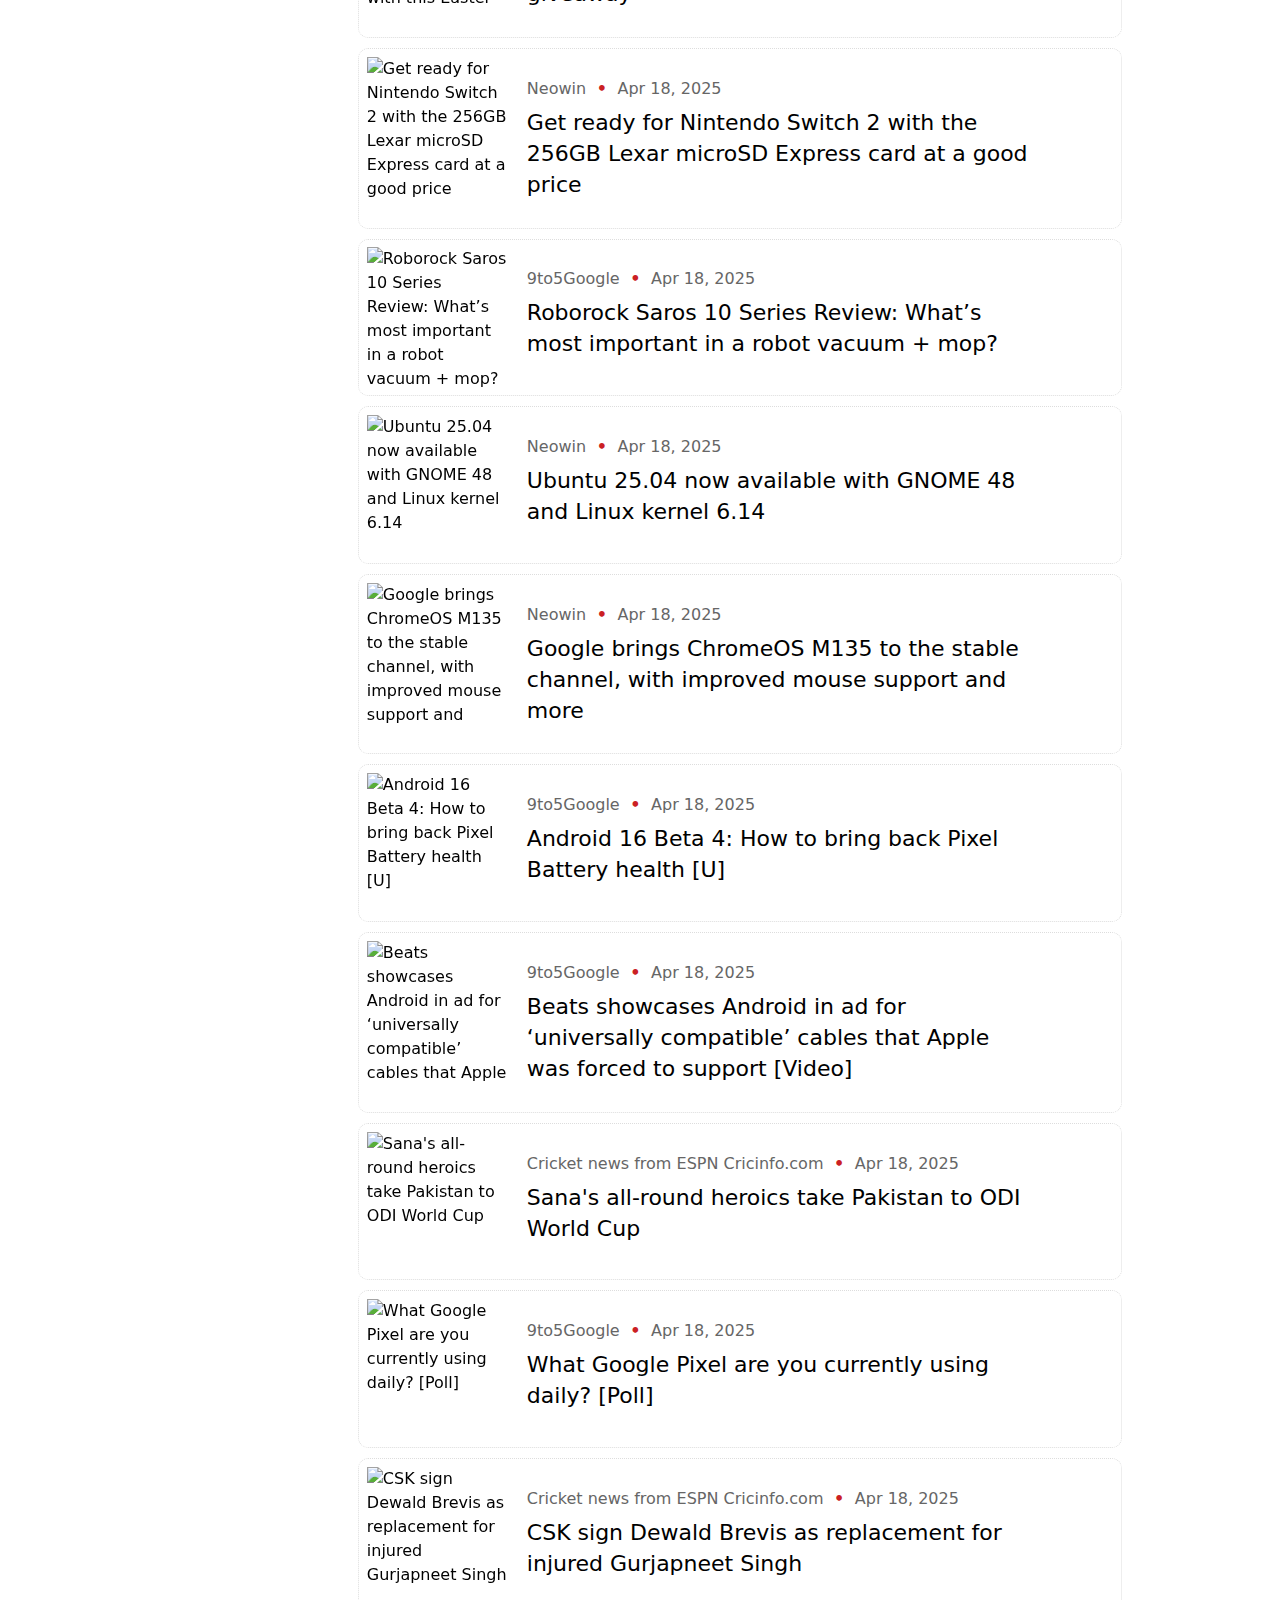
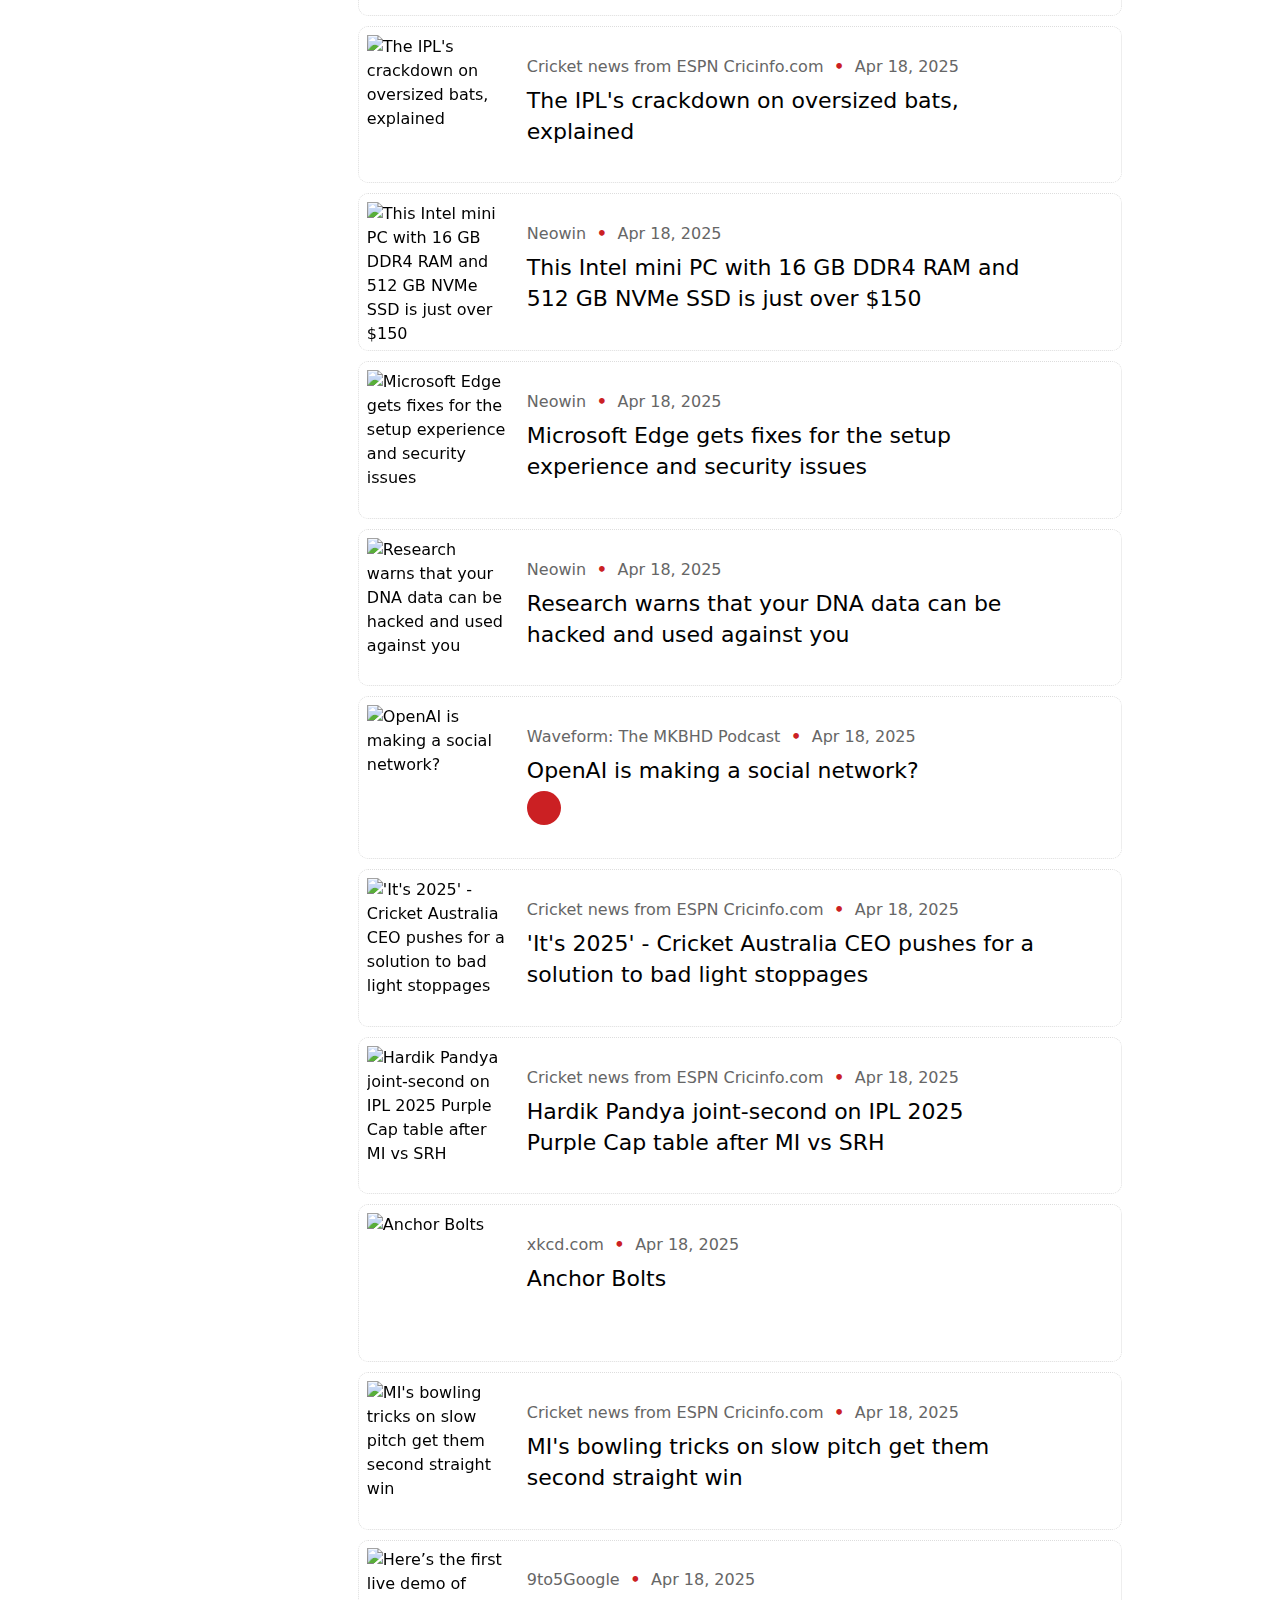
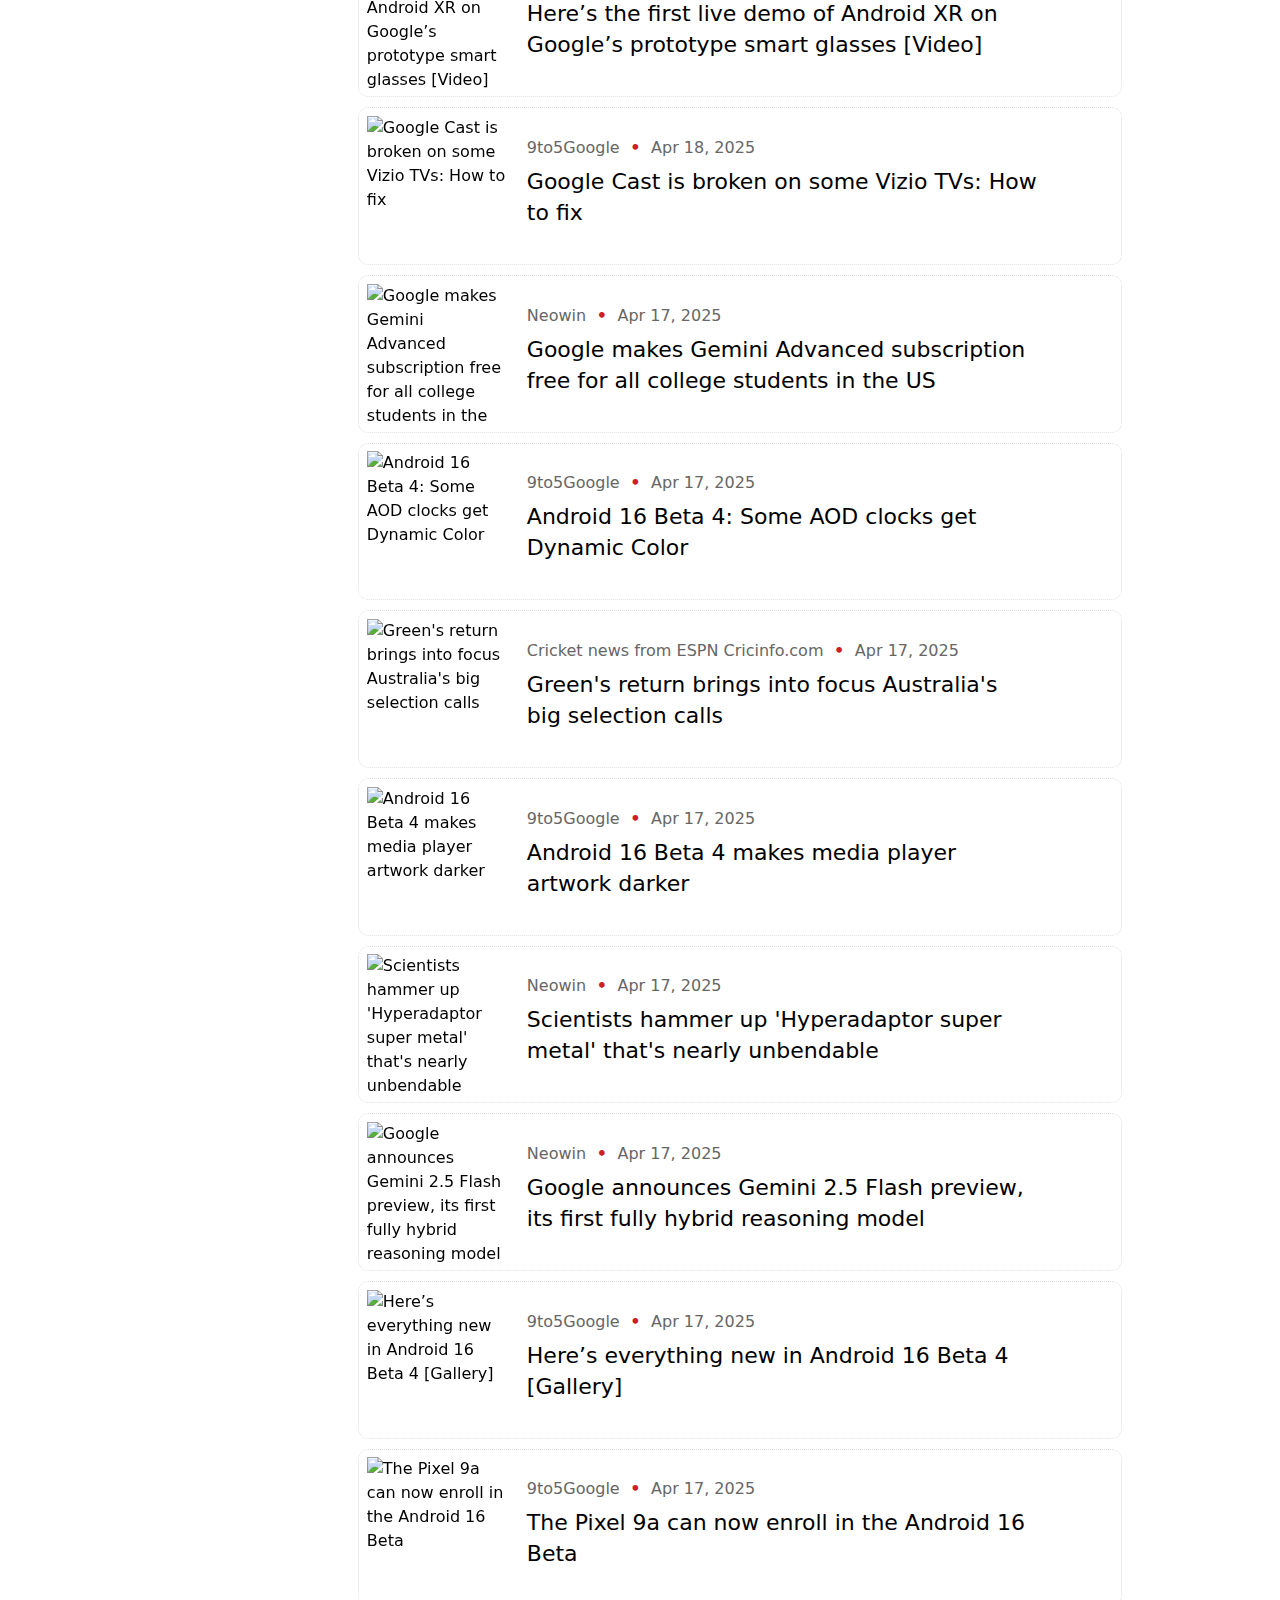
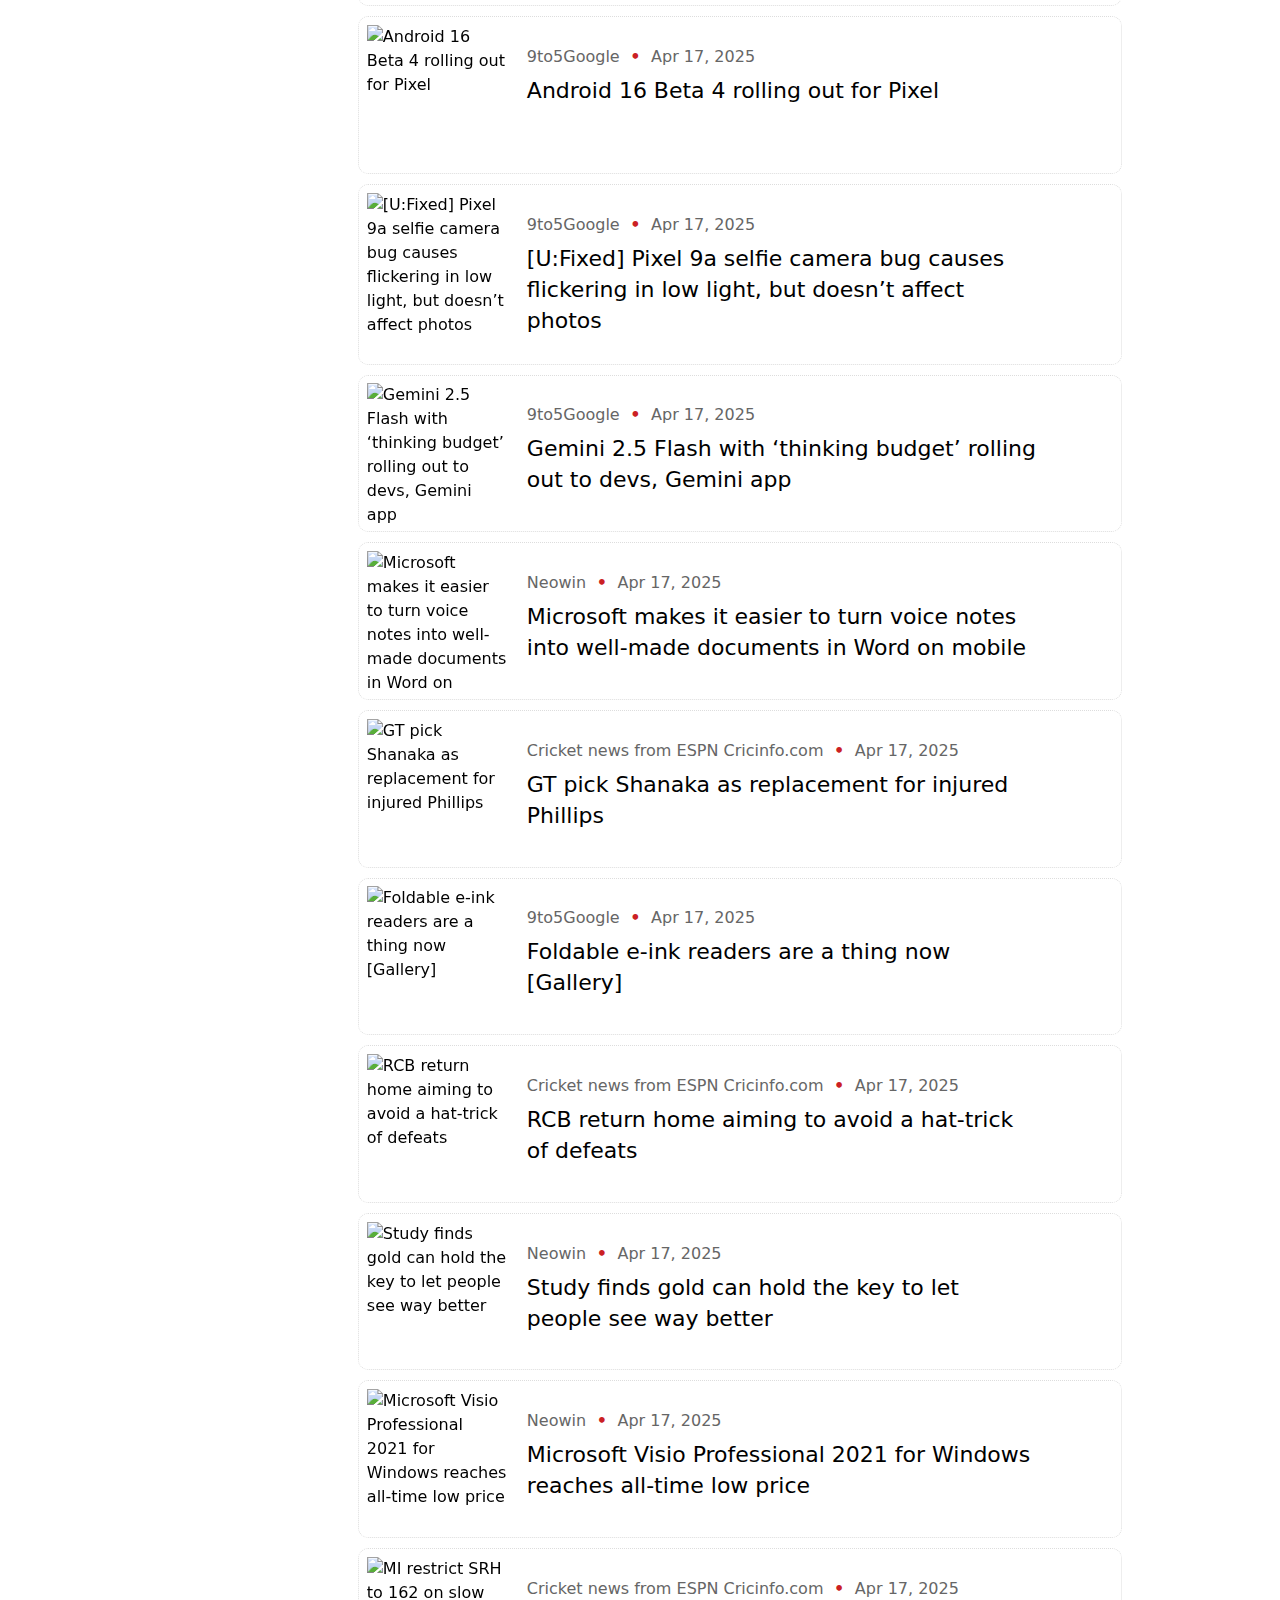
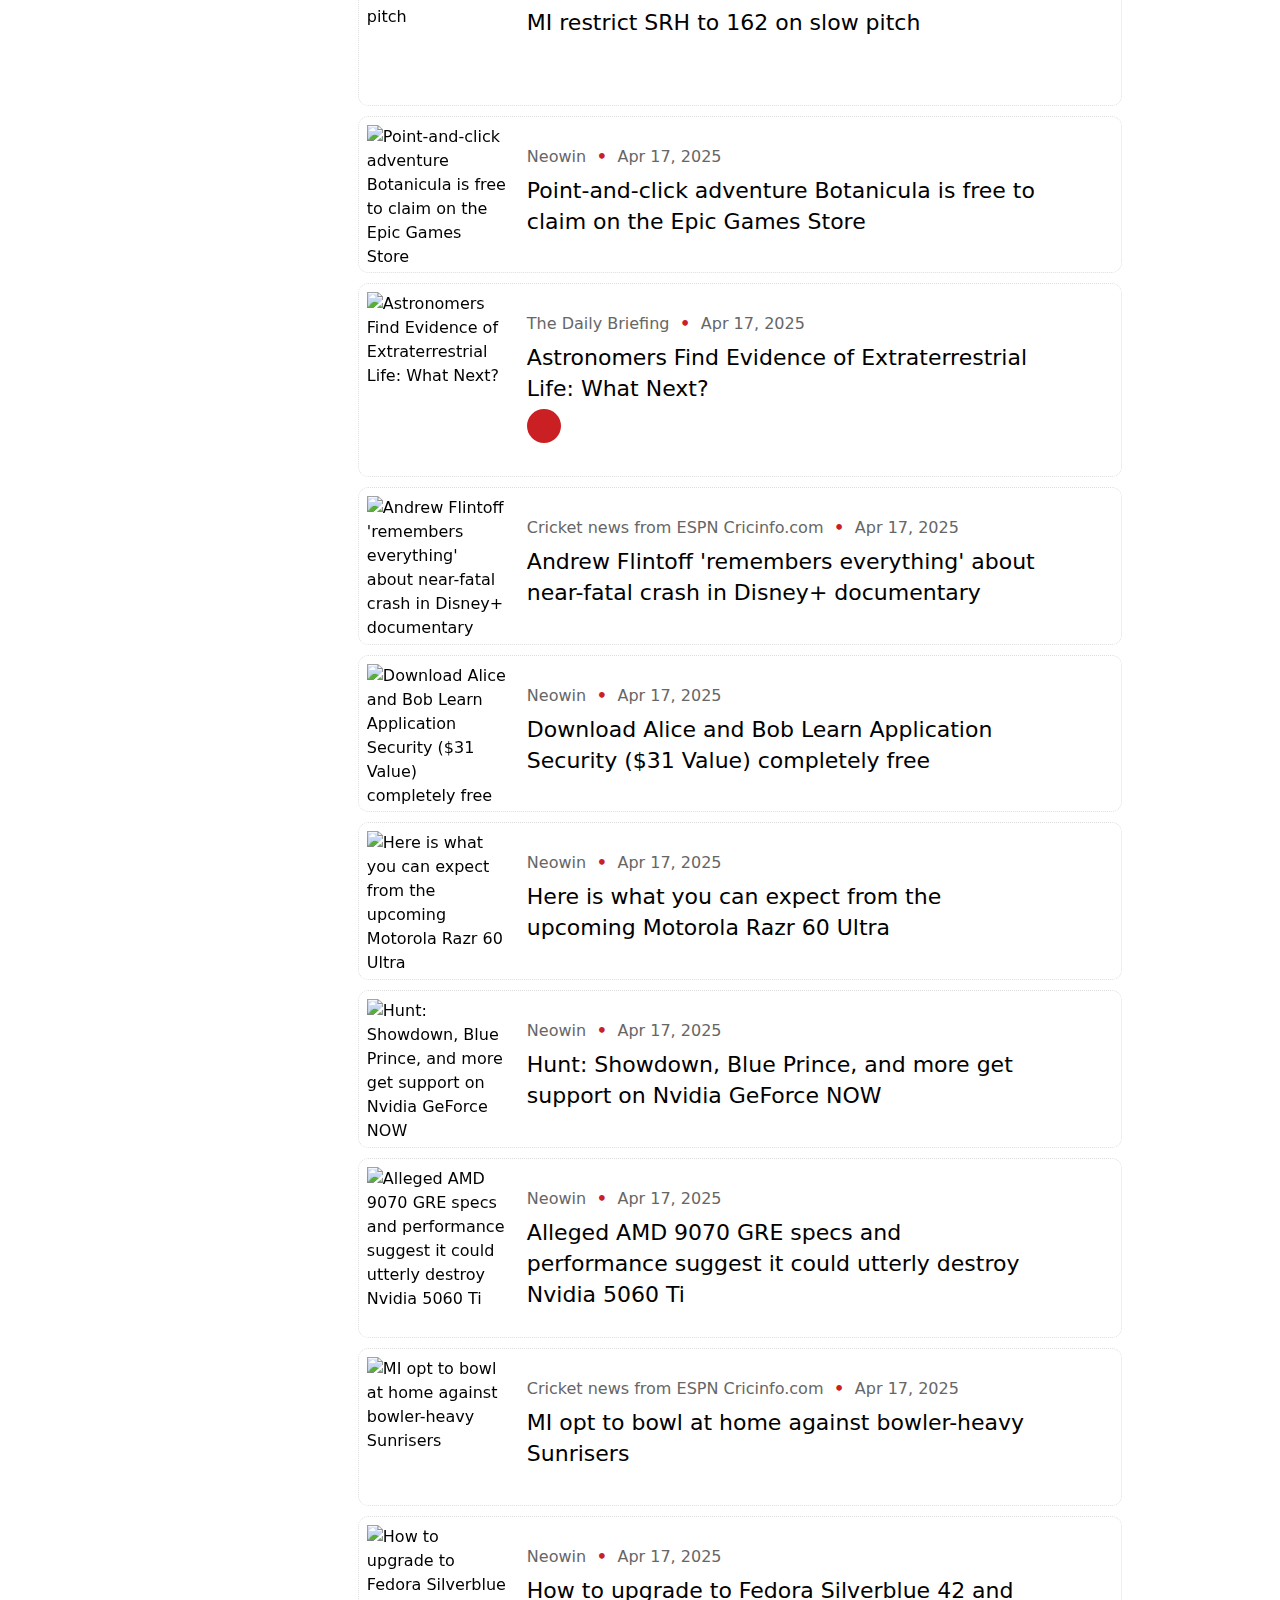
==== commit 30abb97c: "Updating the repository" ====
--- a/public/index.html
+++ b/public/index.html
@@ -71,12 +71,24 @@
 <span class="tab">Posts</span>
 <span class="tab">Podcasts</span>
 </span>
-<select name="changechannel" class="form-select" ><option value="All">All Channels</option><option value="Cricket news from ESPN Cricinfo.com">Cricket news from ESPN Cricinfo.com</option><option value="Neowin">Neowin</option><option value="9to5Google">9to5Google</option><option value="Waveform: The MKBHD Podcast">Waveform: The MKBHD Podcast</option><option value="xkcd.com">xkcd.com</option><option value="The Daily Briefing">The Daily Briefing</option><option value="World Leader Leaderboard">World Leader Leaderboard</option></select>
+<select name="changechannel" class="form-select" ><option value="All">All Channels</option><option value="Cricket news from ESPN Cricinfo.com">Cricket news from ESPN Cricinfo.com</option><option value="9to5Google">9to5Google</option><option value="Neowin">Neowin</option><option value="Waveform: The MKBHD Podcast">Waveform: The MKBHD Podcast</option><option value="xkcd.com">xkcd.com</option><option value="The Daily Briefing">The Daily Briefing</option><option value="World Leader Leaderboard">World Leader Leaderboard</option></select>
 </div>
 
 <div id="wrap">
     <button id="loadMore" style="display: none;" class="btn btn-secondary settings">Load Last 7 Days</button>
 
+<div class="post" data-channel="Cricket news from ESPN Cricinfo.com" data-ts="1745064959" data-audio="0"><div class="leftpan"><img src="https://i.imgci.com/espncricinfo/espncinew.png" alt="Abhishek Nayar returns to KKR's backroom staff"/ ></div><div class="rightpan"><div class="feedname"><span class="channel">Cricket news from ESPN Cricinfo.com</span> &bull; <span class="date">Apr 19, 2025</span></div>
+<h2><a href="https://www.espncricinfo.com/ci/content/story/1481967.html?ex_cid=OTC-RSS" target="_blank">Abhishek Nayar returns to KKR's backroom staff</a></h2>
+</div></div>
+<div class="post" data-channel="9to5Google" data-ts="1745064000" data-audio="0"><div class="leftpan"><img src="https://9to5google.com/wp-content/uploads/sites/4/2025/04/Damien-desk-setup.jpg?quality=82&#038;strip=all&#038;w=1600" alt="Some home office essentials I simply can’t live without"/ ></div><div class="rightpan"><div class="feedname"><span class="channel">9to5Google</span> &bull; <span class="date">Apr 19, 2025</span></div>
+<h2><a href="https://9to5google.com/2025/04/19/some-home-office-essentials-i-simply-cant-live-without/" target="_blank">Some home office essentials I simply can’t live without</a></h2>
+</div></div>
+<div class="post" data-channel="Neowin" data-ts="1745063281" data-audio="0"><div class="leftpan"><img src="https://cdn.neowin.com/news/images/uploaded/2023/06/1687865863_seagate-firecuda-540_story.jpg" alt="As millions of Windows 10 PCs await eWaste dump, Seagate claims SSDs are way worse than HDDs"/ ></div><div class="rightpan"><div class="feedname"><span class="channel">Neowin</span> &bull; <span class="date">Apr 19, 2025</span></div>
+<h2><a href="https://www.neowin.net/news/as-millions-of-windows-10-pcs-await-ewaste-dump-seagate-claims-ssds-are-way-worse-than-hdds/" target="_blank">As millions of Windows 10 PCs await eWaste dump, Seagate claims SSDs are way worse than HDDs</a></h2>
+</div></div>
+<div class="post" data-channel="Cricket news from ESPN Cricinfo.com" data-ts="1745059348" data-audio="0"><div class="leftpan"><img src="https://i.imgci.com/espncricinfo/espncinew.png" alt="In-transition Bangladesh face Zimbabwe test in rainy Sylhet"/ ></div><div class="rightpan"><div class="feedname"><span class="channel">Cricket news from ESPN Cricinfo.com</span> &bull; <span class="date">Apr 19, 2025</span></div>
+<h2><a href="https://www.espncricinfo.com/ci/content/story/1481925.html?ex_cid=OTC-RSS" target="_blank">In-transition Bangladesh face Zimbabwe test in rainy Sylhet</a></h2>
+</div></div>
 <div class="post" data-channel="Cricket news from ESPN Cricinfo.com" data-ts="1745056965" data-audio="0"><div class="leftpan"><img src="https://i.imgci.com/espncricinfo/espncinew.png" alt="Unchanged GT opt to bowl vs DC, Gill says Rabada is expected to return in 'ten days or so'"/ ></div><div class="rightpan"><div class="feedname"><span class="channel">Cricket news from ESPN Cricinfo.com</span> &bull; <span class="date">Apr 19, 2025</span></div>
 <h2><a href="https://www.espncricinfo.com/ci/content/story/1481936.html?ex_cid=OTC-RSS" target="_blank">Unchanged GT opt to bowl vs DC, Gill says Rabada is expected to return in 'ten days or so'</a></h2>
 </div></div>
@@ -85,9 +97,6 @@
 </div></div>
 <div class="post" data-channel="Neowin" data-ts="1745055001" data-audio="0"><div class="leftpan"><img src="https://cdn.neowin.com/news/images/uploaded/2019/03/1551472859_1_story.jpg" alt="Weekend PC Game Deals: Cooperative free events, Metroidvania bundles, and more"/ ></div><div class="rightpan"><div class="feedname"><span class="channel">Neowin</span> &bull; <span class="date">Apr 19, 2025</span></div>
 <h2><a href="https://www.neowin.net/news/weekend-pc-game-deals-cooperative-free-events-metroidvania-bundles-and-more/" target="_blank">Weekend PC Game Deals: Cooperative free events, Metroidvania bundles, and more</a></h2>
-</div></div>
-<div class="post" data-channel="Cricket news from ESPN Cricinfo.com" data-ts="1745051862" data-audio="0"><div class="leftpan"><img src="https://i.imgci.com/espncricinfo/espncinew.png" alt="In-transition Bangladesh face Zimbabwe test in rainy Sylhet"/ ></div><div class="rightpan"><div class="feedname"><span class="channel">Cricket news from ESPN Cricinfo.com</span> &bull; <span class="date">Apr 19, 2025</span></div>
-<h2><a href="https://www.espncricinfo.com/ci/content/story/1481925.html?ex_cid=OTC-RSS" target="_blank">In-transition Bangladesh face Zimbabwe test in rainy Sylhet</a></h2>
 </div></div>
 <div class="post" data-channel="Cricket news from ESPN Cricinfo.com" data-ts="1745051655" data-audio="0"><div class="leftpan"><img src="https://i.imgci.com/espncricinfo/espncinew.png" alt="Bryce's maiden ton in vain as Ireland knock Scotland out of contention for World Cup"/ ></div><div class="rightpan"><div class="feedname"><span class="channel">Cricket news from ESPN Cricinfo.com</span> &bull; <span class="date">Apr 19, 2025</span></div>
 <h2><a href="https://www.espncricinfo.com/ci/content/story/1481881.html?ex_cid=OTC-RSS" target="_blank">Bryce's maiden ton in vain as Ireland knock Scotland out of contention for World Cup</a></h2>
@@ -313,9 +322,6 @@
 <div class="post" data-channel="9to5Google" data-ts="1744914300" data-audio="0"><div class="leftpan"><img src="https://9to5google.com/wp-content/uploads/sites/4/2025/04/mooink-v-foldable-e-ink-1.jpg?quality=82&#038;strip=all&#038;w=1200" alt="Foldable e-ink readers are a thing now [Gallery]"/ ></div><div class="rightpan"><div class="feedname"><span class="channel">9to5Google</span> &bull; <span class="date">Apr 17, 2025</span></div>
 <h2><a href="https://9to5google.com/2025/04/17/foldable-e-ink-reader-mooink-v/" target="_blank">Foldable e-ink readers are a thing now [Gallery]</a></h2>
 </div></div>
-<div class="post" data-channel="9to5Google" data-ts="1744913850" data-audio="0"><div class="leftpan"><img src="https://9to5google.com/wp-content/uploads/sites/4/2025/04/Little-Big-Workshop.jpg?quality=82&#038;strip=all&#038;w=1600" alt="Today’s Android app deals and freebies: Little Big Workshop, SpongeBob, Chicken Police, more"/ ></div><div class="rightpan"><div class="feedname"><span class="channel">9to5Google</span> &bull; <span class="date">Apr 17, 2025</span></div>
-<h2><a href="https://9to5toys.com/2025/04/17/android-app-deals-freebies-little-big-workshop/" target="_blank">Today’s Android app deals and freebies: Little Big Workshop, SpongeBob, Chicken Police, more</a></h2>
-</div></div>
 <div class="post" data-channel="Cricket news from ESPN Cricinfo.com" data-ts="1744911990" data-audio="0"><div class="leftpan"><img src="https://i.imgci.com/espncricinfo/espncinew.png" alt="RCB return home aiming to avoid a hat-trick of defeats"/ ></div><div class="rightpan"><div class="feedname"><span class="channel">Cricket news from ESPN Cricinfo.com</span> &bull; <span class="date">Apr 17, 2025</span></div>
 <h2><a href="https://www.espncricinfo.com/ci/content/story/1481715.html?ex_cid=OTC-RSS" target="_blank">RCB return home aiming to avoid a hat-trick of defeats</a></h2>
 </div></div>
@@ -429,9 +435,6 @@
 <div class="post" data-channel="Cricket news from ESPN Cricinfo.com" data-ts="1744852368" data-audio="0"><div class="leftpan"><img src="https://i.imgci.com/espncricinfo/espncinew.png" alt="Connolly signs for Unicorns in MLC ahead of push for World Cup spot"/ ></div><div class="rightpan"><div class="feedname"><span class="channel">Cricket news from ESPN Cricinfo.com</span> &bull; <span class="date">Apr 17, 2025</span></div>
 <h2><a href="https://www.espncricinfo.com/ci/content/story/1481647.html?ex_cid=OTC-RSS" target="_blank">Connolly signs for Unicorns in MLC ahead of push for World Cup spot</a></h2>
 </div></div>
-<div class="post" data-channel="Neowin" data-ts="1744846682" data-audio="0"><div class="leftpan"><img src="https://cdn.neowin.com/news/images/uploaded/2025/04/1744837758_microsoft_copilot_vision_story.jpg" alt="Microsoft just made Copilot Vision free for everyone using Edge browser"/ ></div><div class="rightpan"><div class="feedname"><span class="channel">Neowin</span> &bull; <span class="date">Apr 16, 2025</span></div>
-<h2><a href="https://www.neowin.net/news/microsoft-just-made-copilot-vision-free-for-everyone-using-edge-browser/" target="_blank">Microsoft just made Copilot Vision free for everyone using Edge browser</a></h2>
-</div></div>
 <div class="post" data-channel="Cricket news from ESPN Cricinfo.com" data-ts="1744846104" data-audio="0"><div class="leftpan"><img src="https://i.imgci.com/espncricinfo/espncinew.png" alt="Voll and Flintoff handed Australia central contracts"/ ></div><div class="rightpan"><div class="feedname"><span class="channel">Cricket news from ESPN Cricinfo.com</span> &bull; <span class="date">Apr 16, 2025</span></div>
 <h2><a href="https://www.espncricinfo.com/ci/content/story/1481643.html?ex_cid=OTC-RSS" target="_blank">Voll and Flintoff handed Australia central contracts</a></h2>
 </div></div>
@@ -601,9 +604,6 @@
 </div></div>
 <div class="post" data-channel="Cricket news from ESPN Cricinfo.com" data-ts="1744636281" data-audio="0"><div class="leftpan"><img src="https://i.imgci.com/espncricinfo/espncinew.png" alt="Usman Tariq reported for a suspect action for the second time in a year"/ ></div><div class="rightpan"><div class="feedname"><span class="channel">Cricket news from ESPN Cricinfo.com</span> &bull; <span class="date">Apr 14, 2025</span></div>
 <h2><a href="https://www.espncricinfo.com/ci/content/story/1481182.html?ex_cid=OTC-RSS" target="_blank">Usman Tariq reported for a suspect action for the second time in a year</a></h2>
-</div></div>
-<div class="post" data-channel="Cricket news from ESPN Cricinfo.com" data-ts="1744630737" data-audio="0"><div class="leftpan"><img src="https://i.imgci.com/espncricinfo/espncinew.png" alt="Lynn Stewart, wife of Alec, dies after 12-year cancer battle"/ ></div><div class="rightpan"><div class="feedname"><span class="channel">Cricket news from ESPN Cricinfo.com</span> &bull; <span class="date">Apr 14, 2025</span></div>
-<h2><a href="https://www.espncricinfo.com/ci/content/story/1481163.html?ex_cid=OTC-RSS" target="_blank">Lynn Stewart, wife of Alec, dies after 12-year cancer battle</a></h2>
 </div></div>
 <div class="post" data-channel="xkcd.com" data-ts="1744603200" data-audio="0"><div class="leftpan"><img src="https://imgs.xkcd.com/comics/the_roads_both_taken.png" alt="The Roads Both Taken"/ ></div><div class="rightpan"><div class="feedname"><span class="channel">xkcd.com</span> &bull; <span class="date">Apr 14, 2025</span></div>
 <h2><a href="https://xkcd.com/3076/" target="_blank">The Roads Both Taken</a></h2>
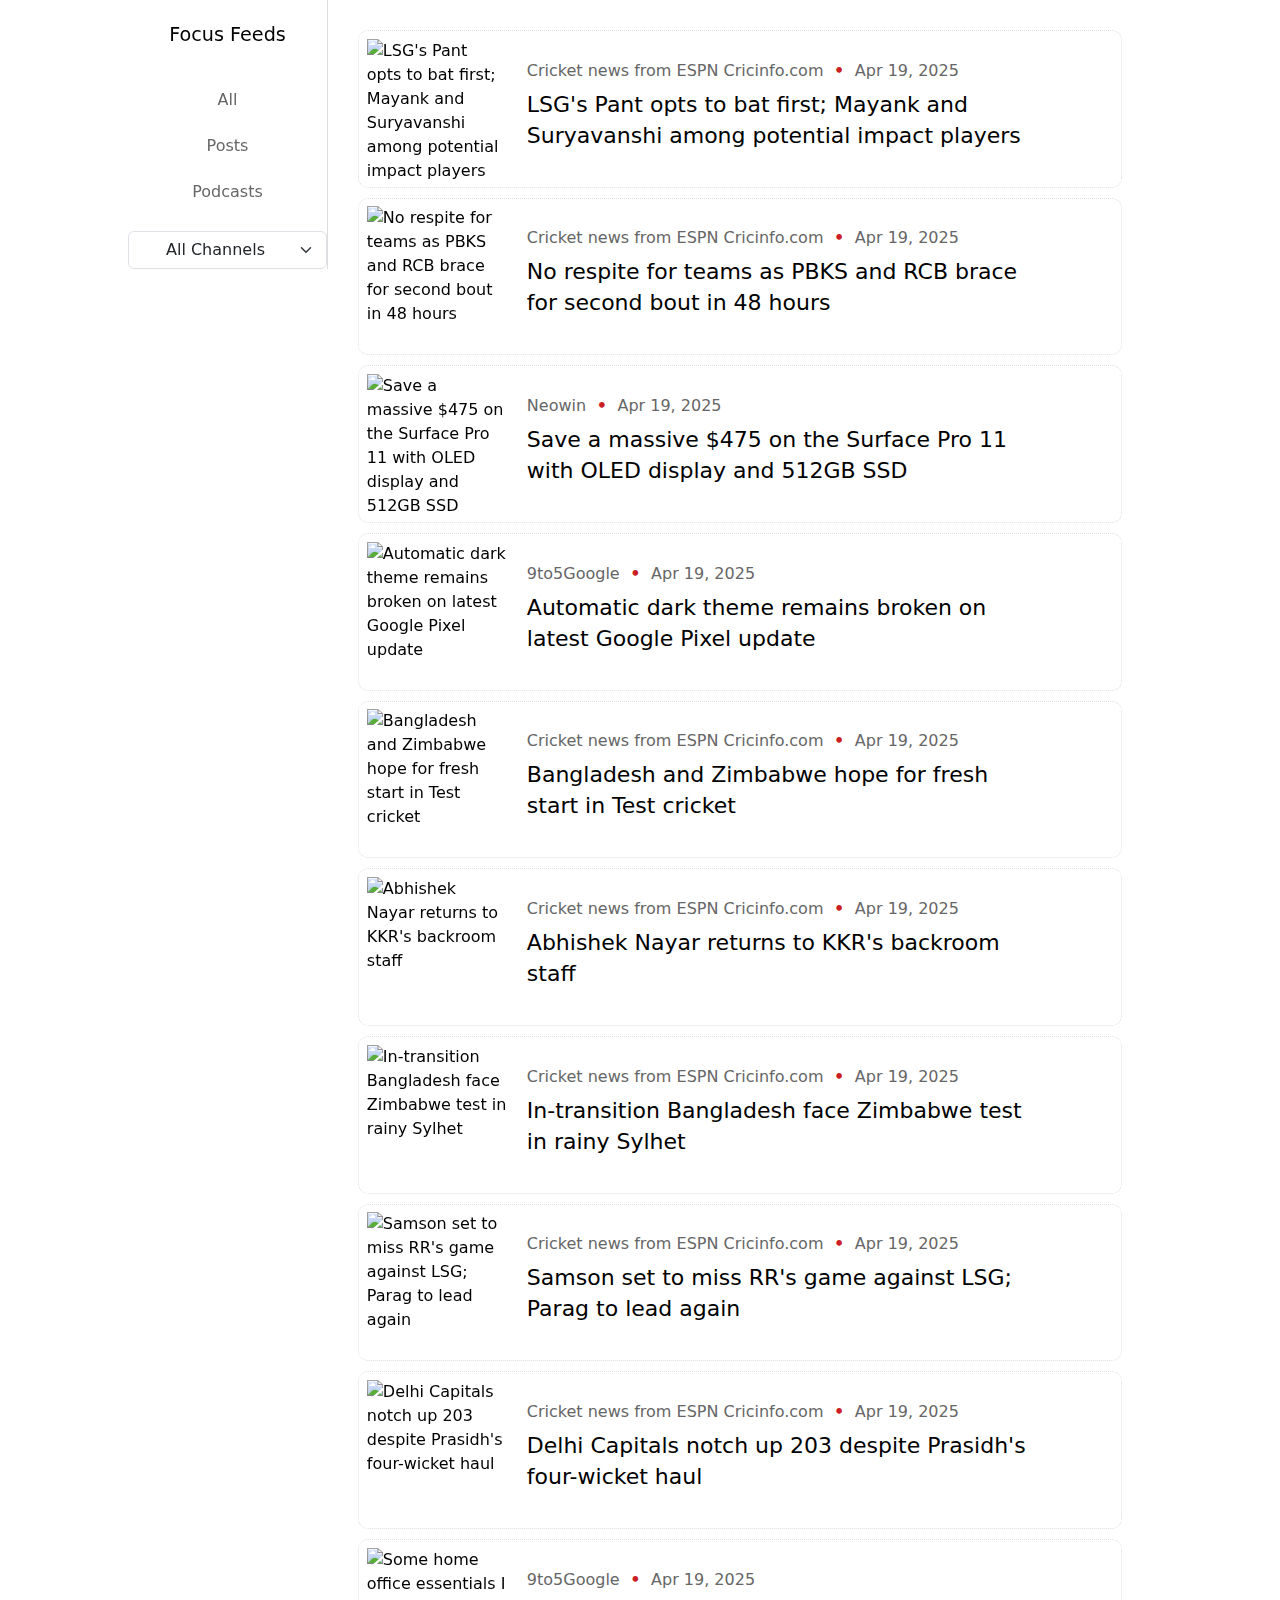
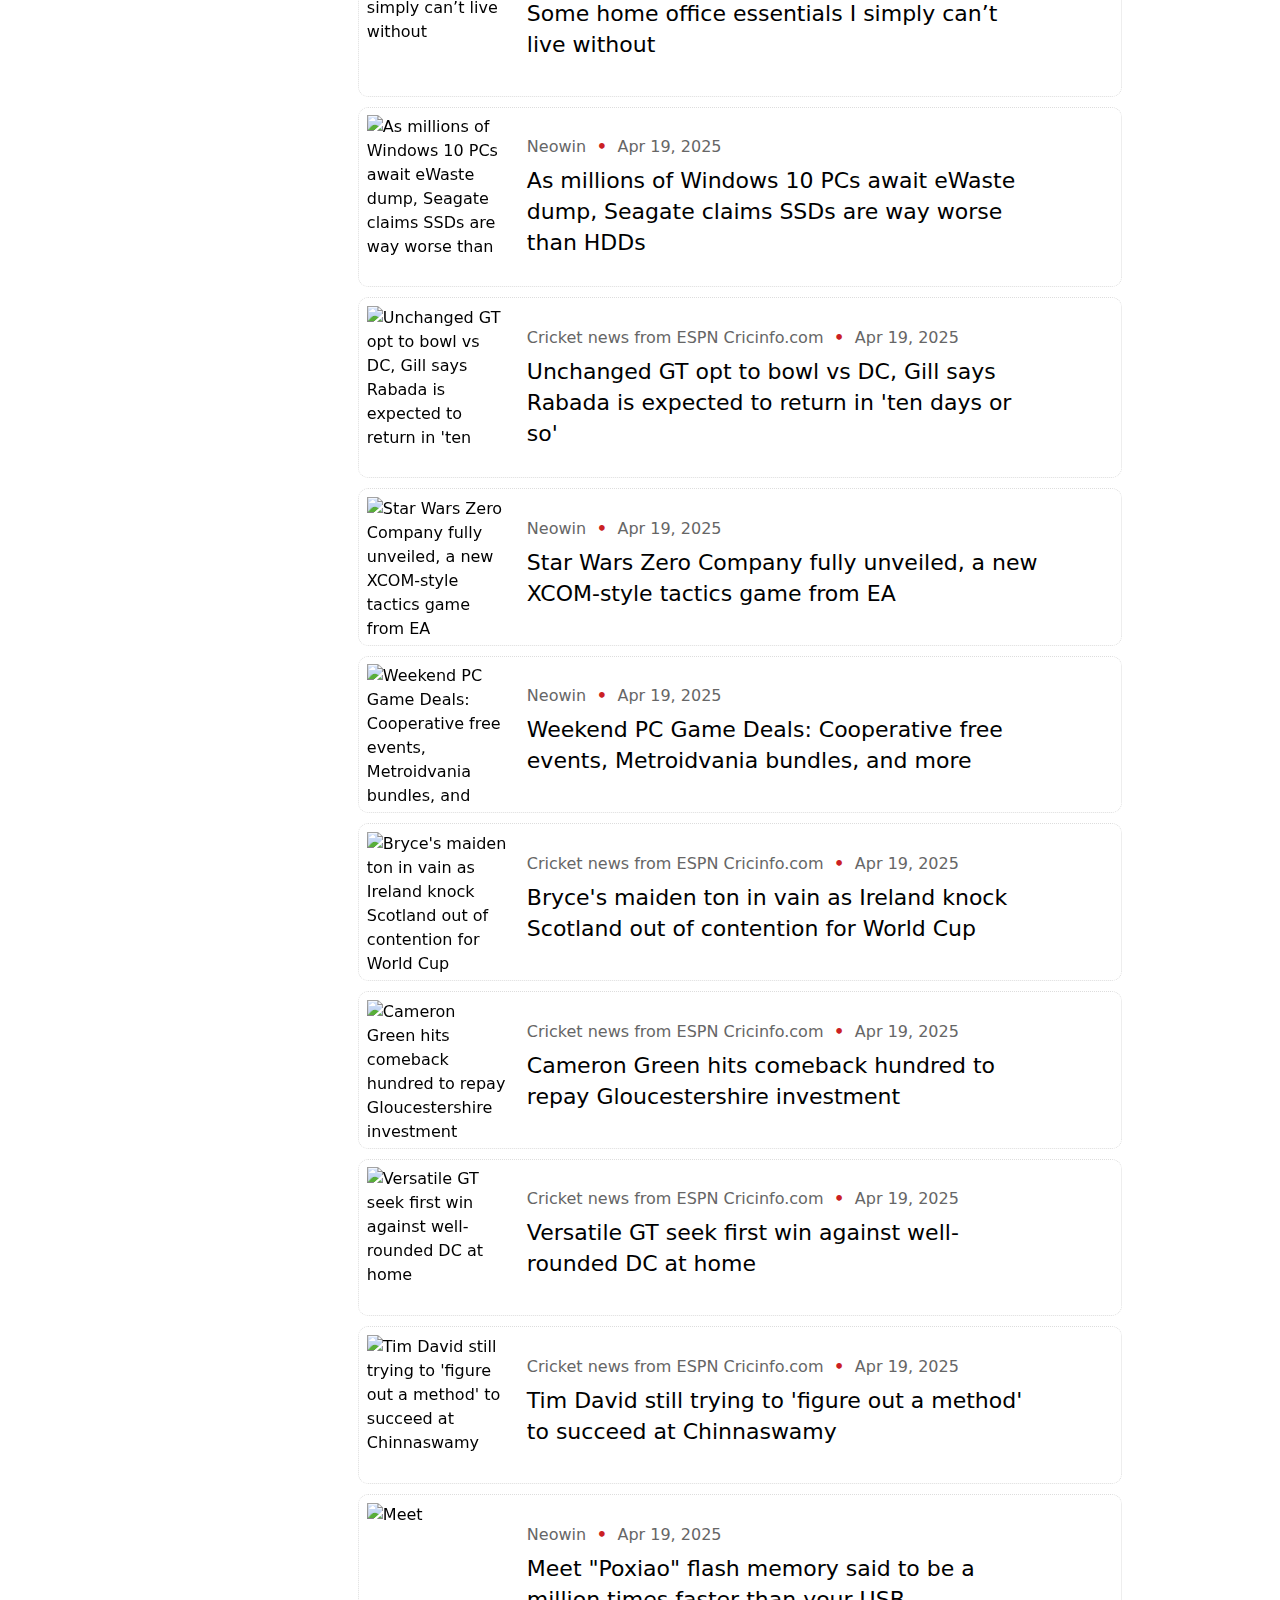
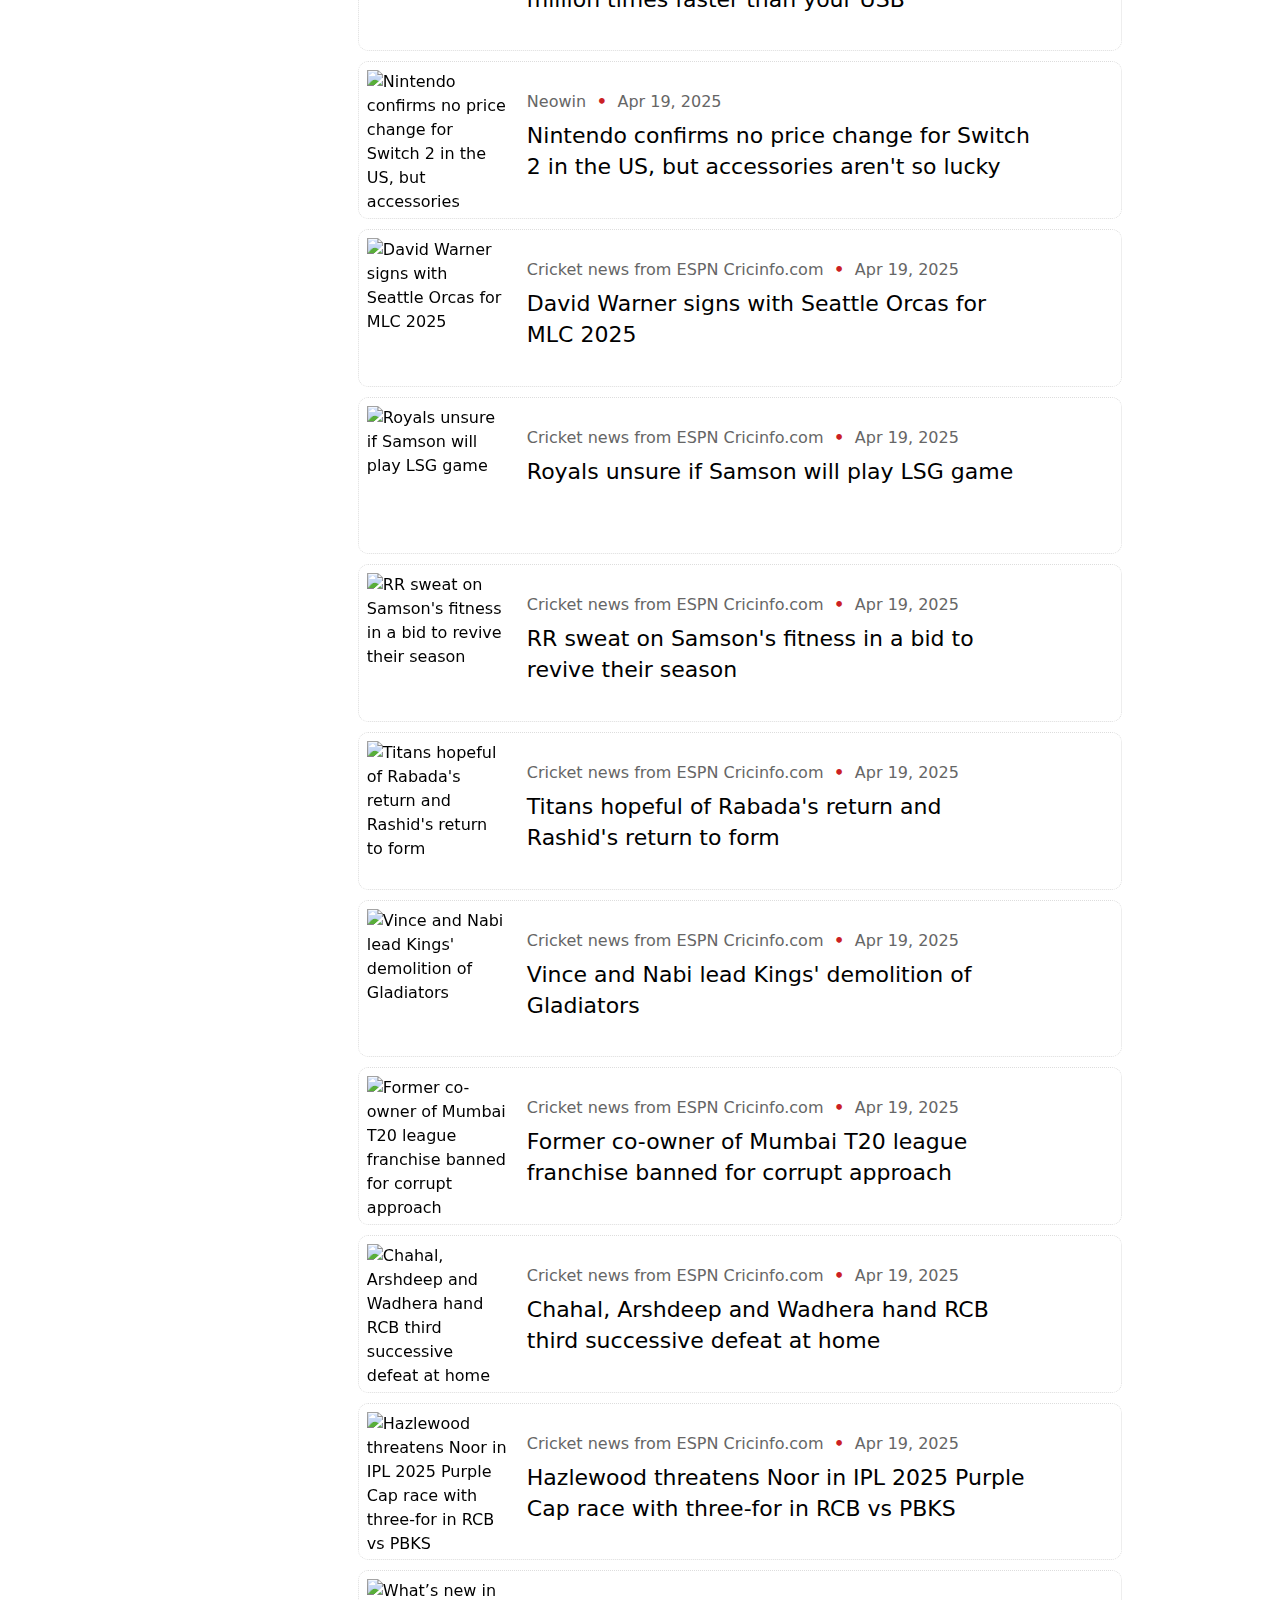
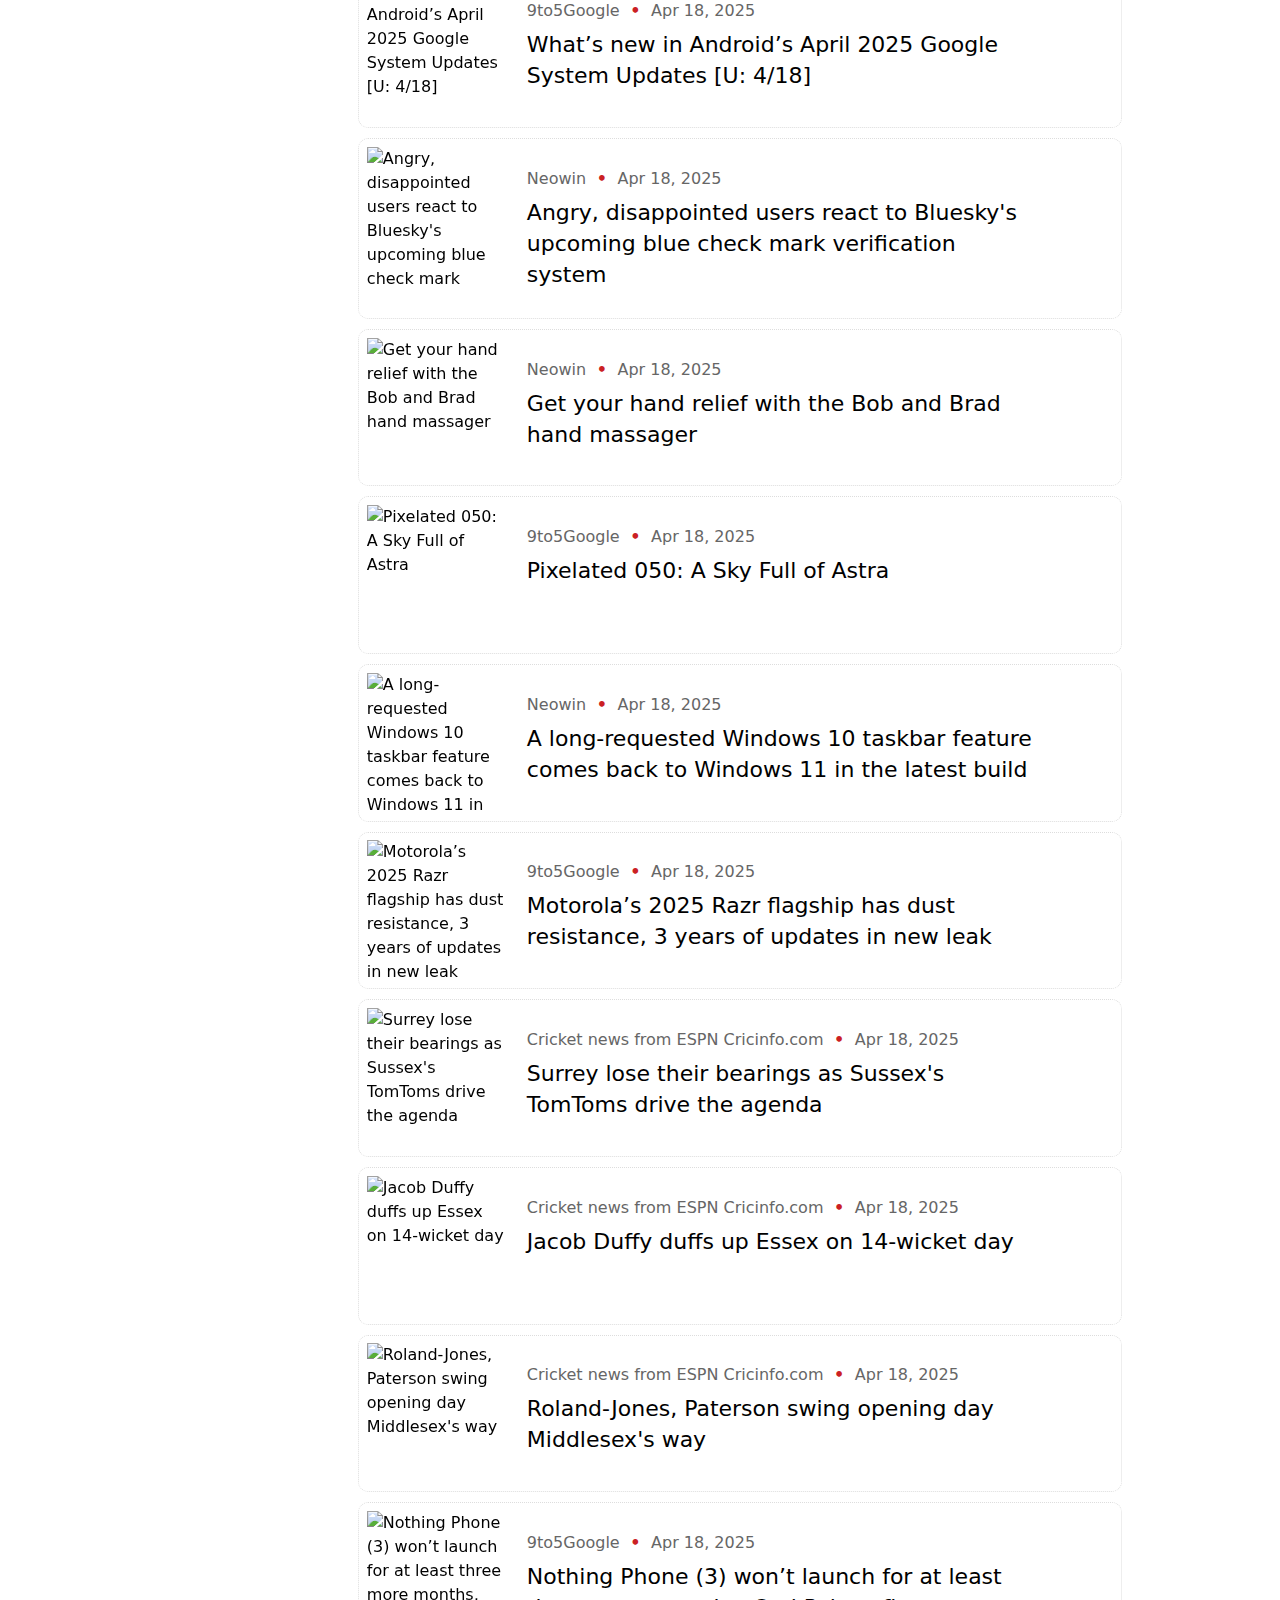
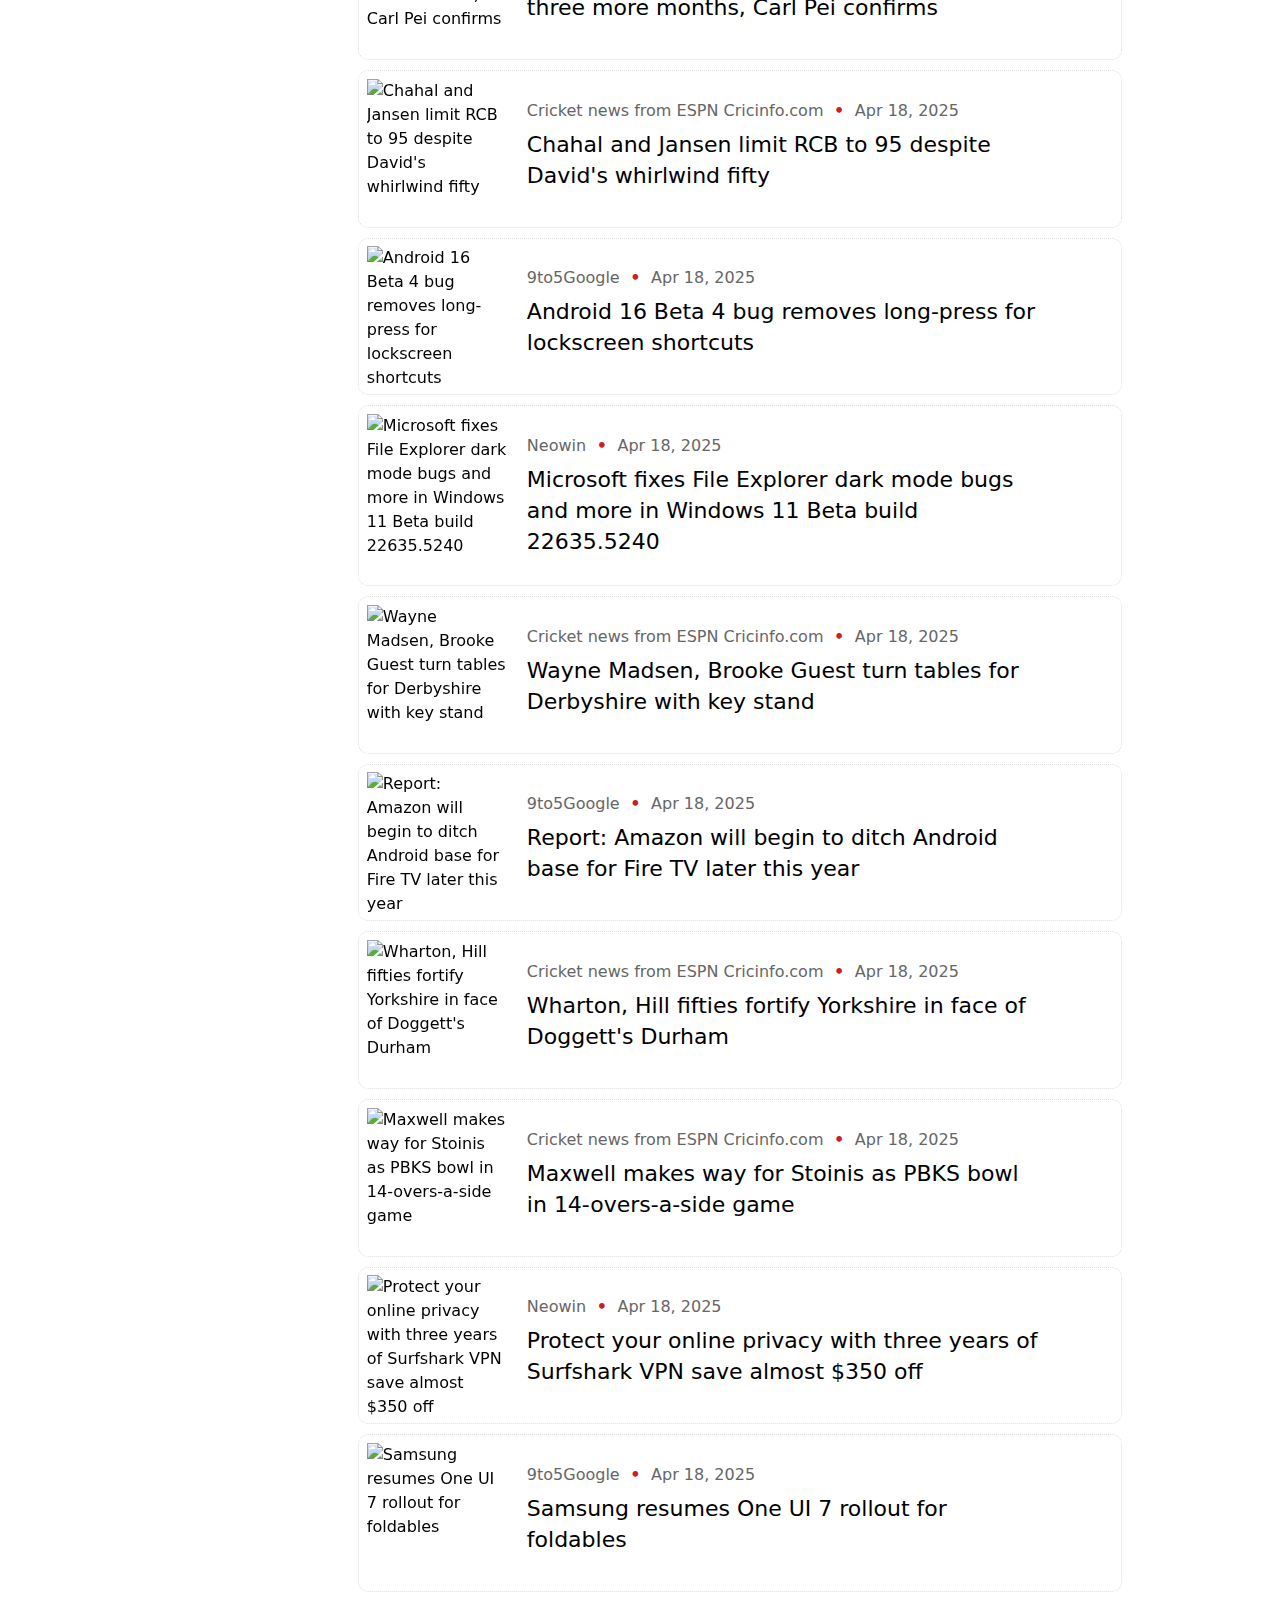
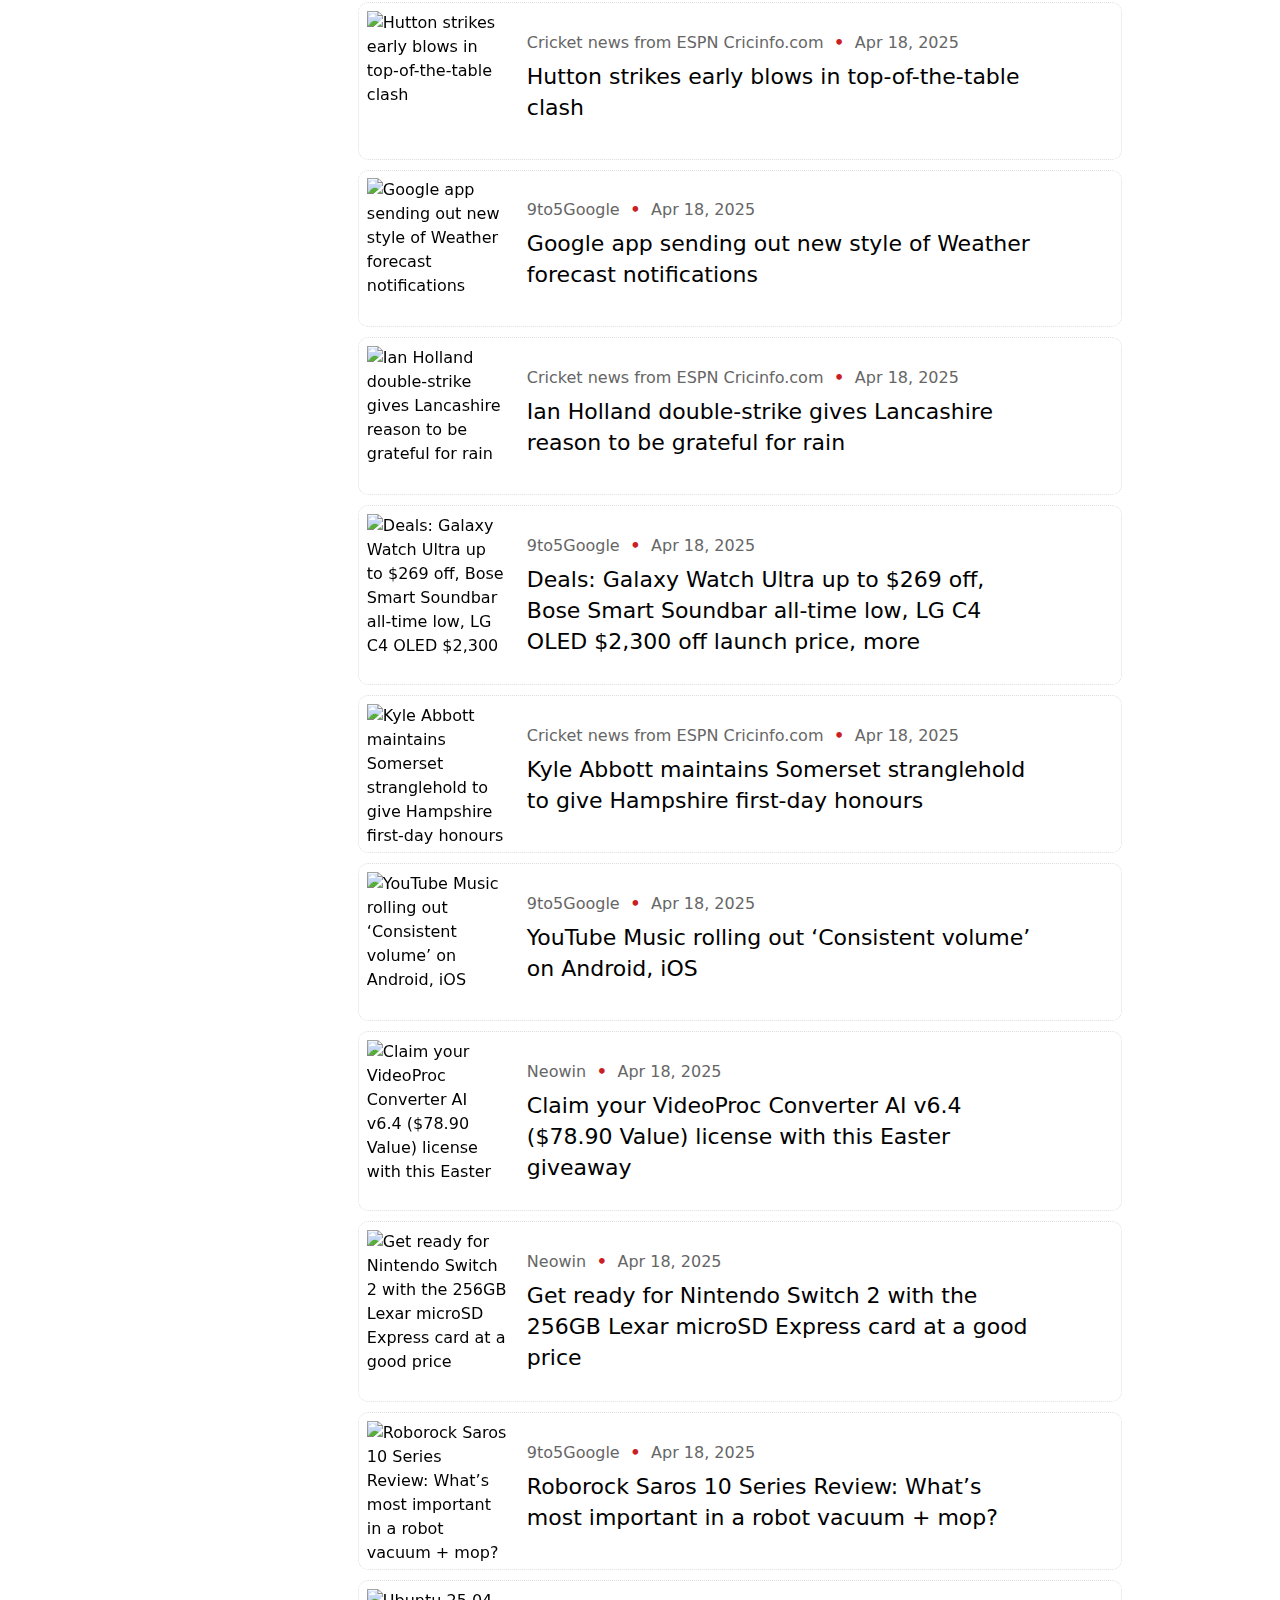
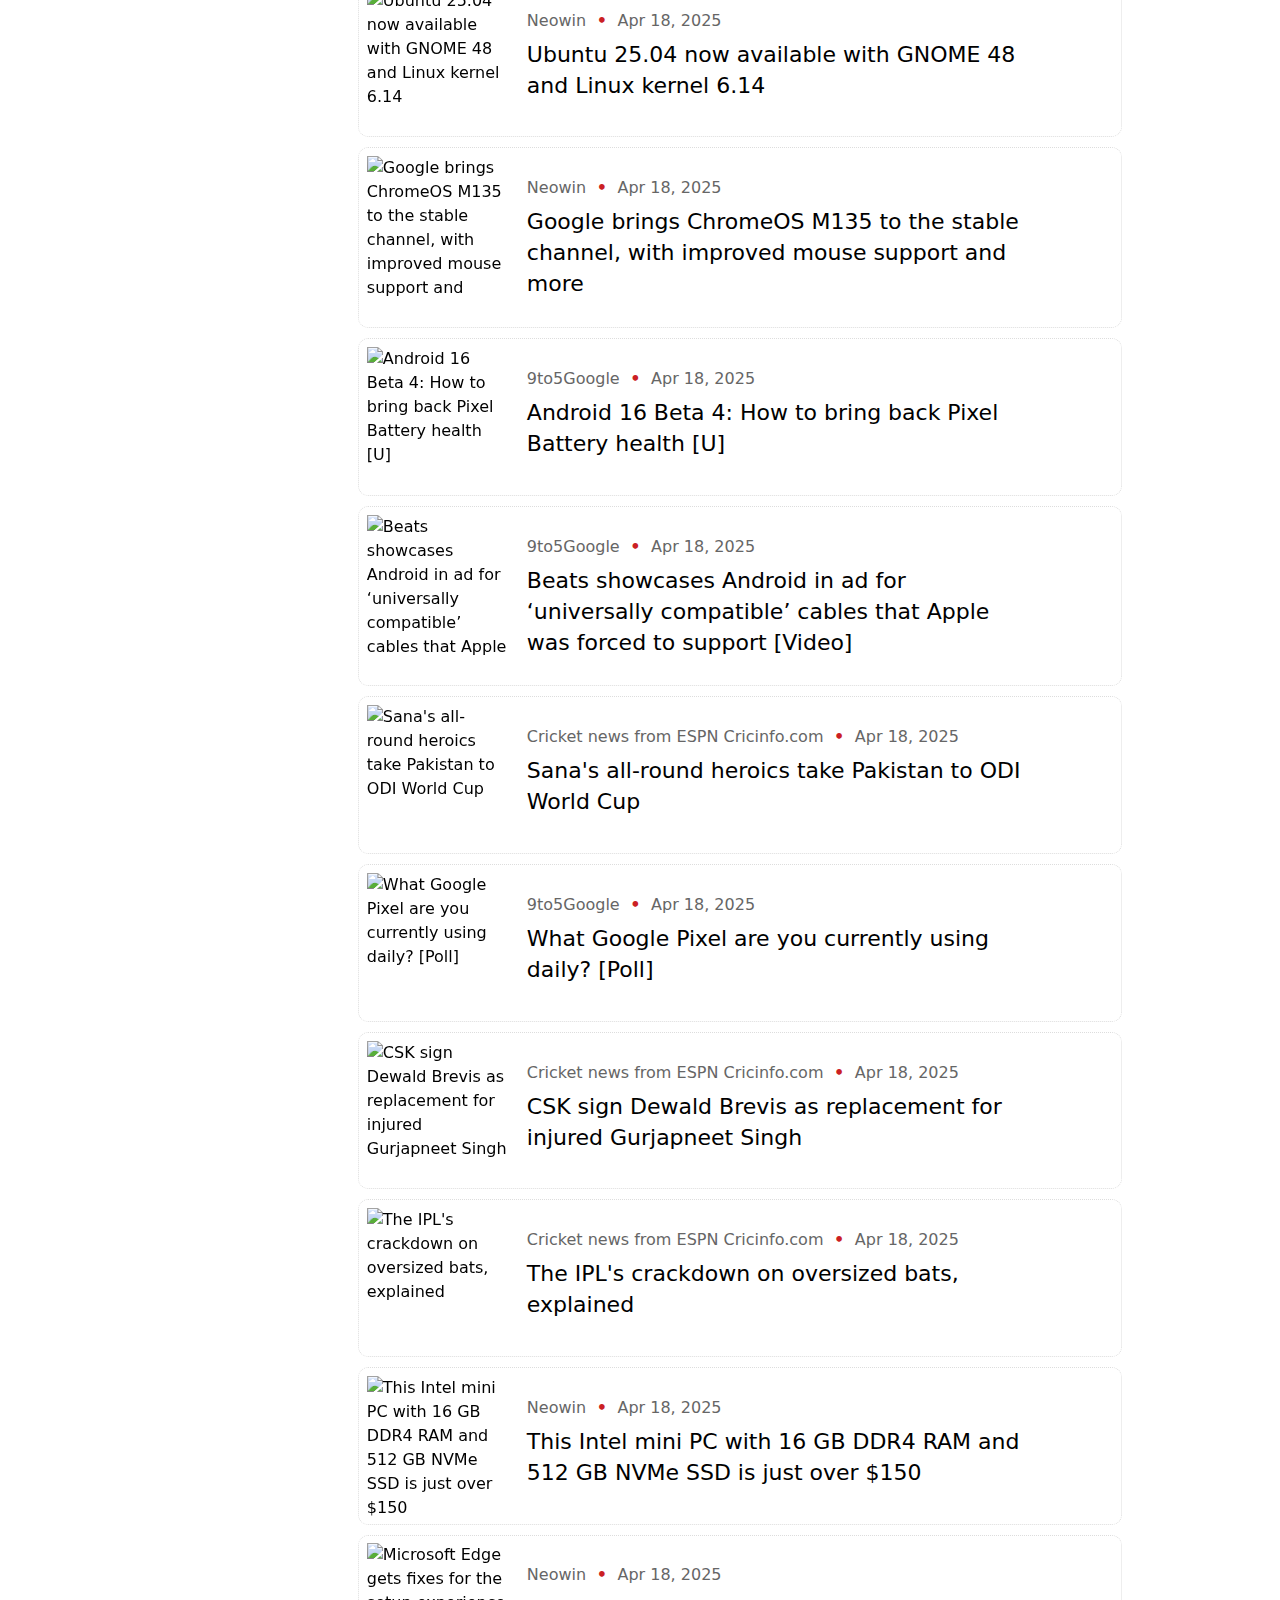
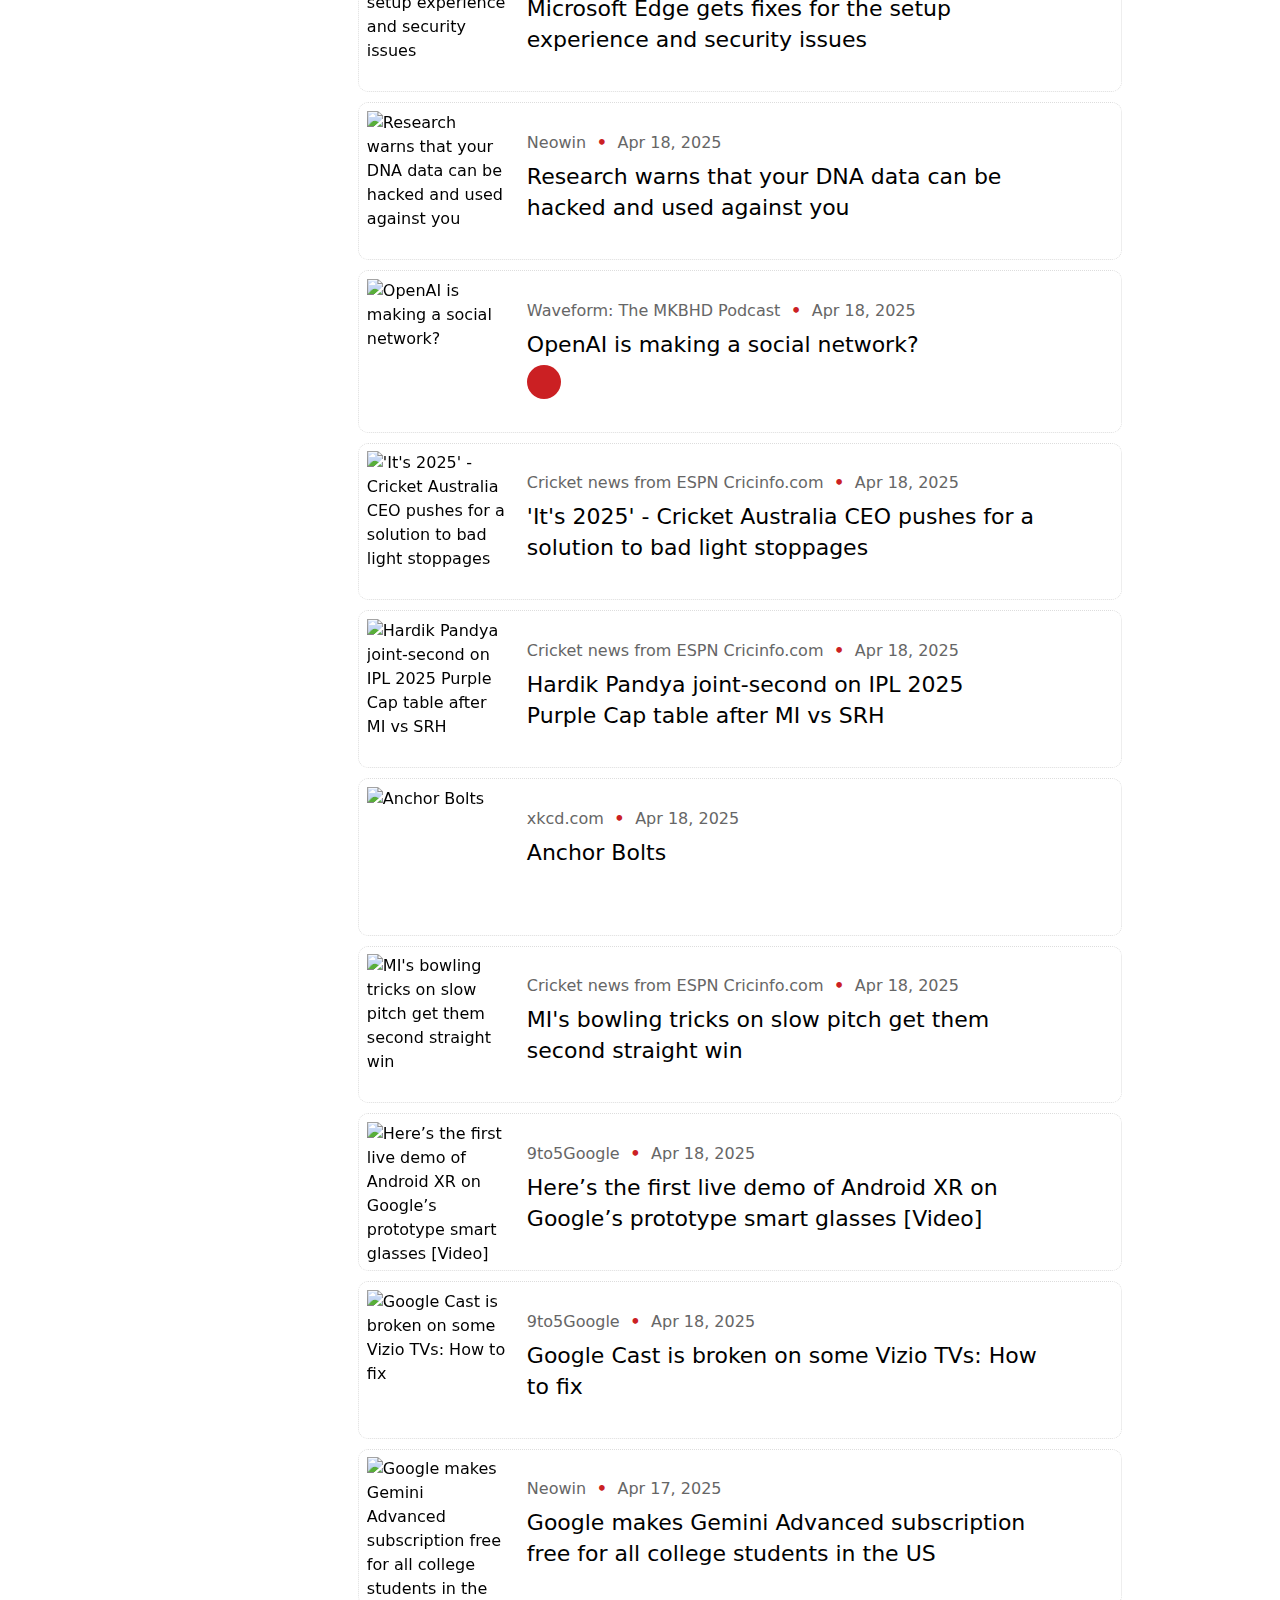
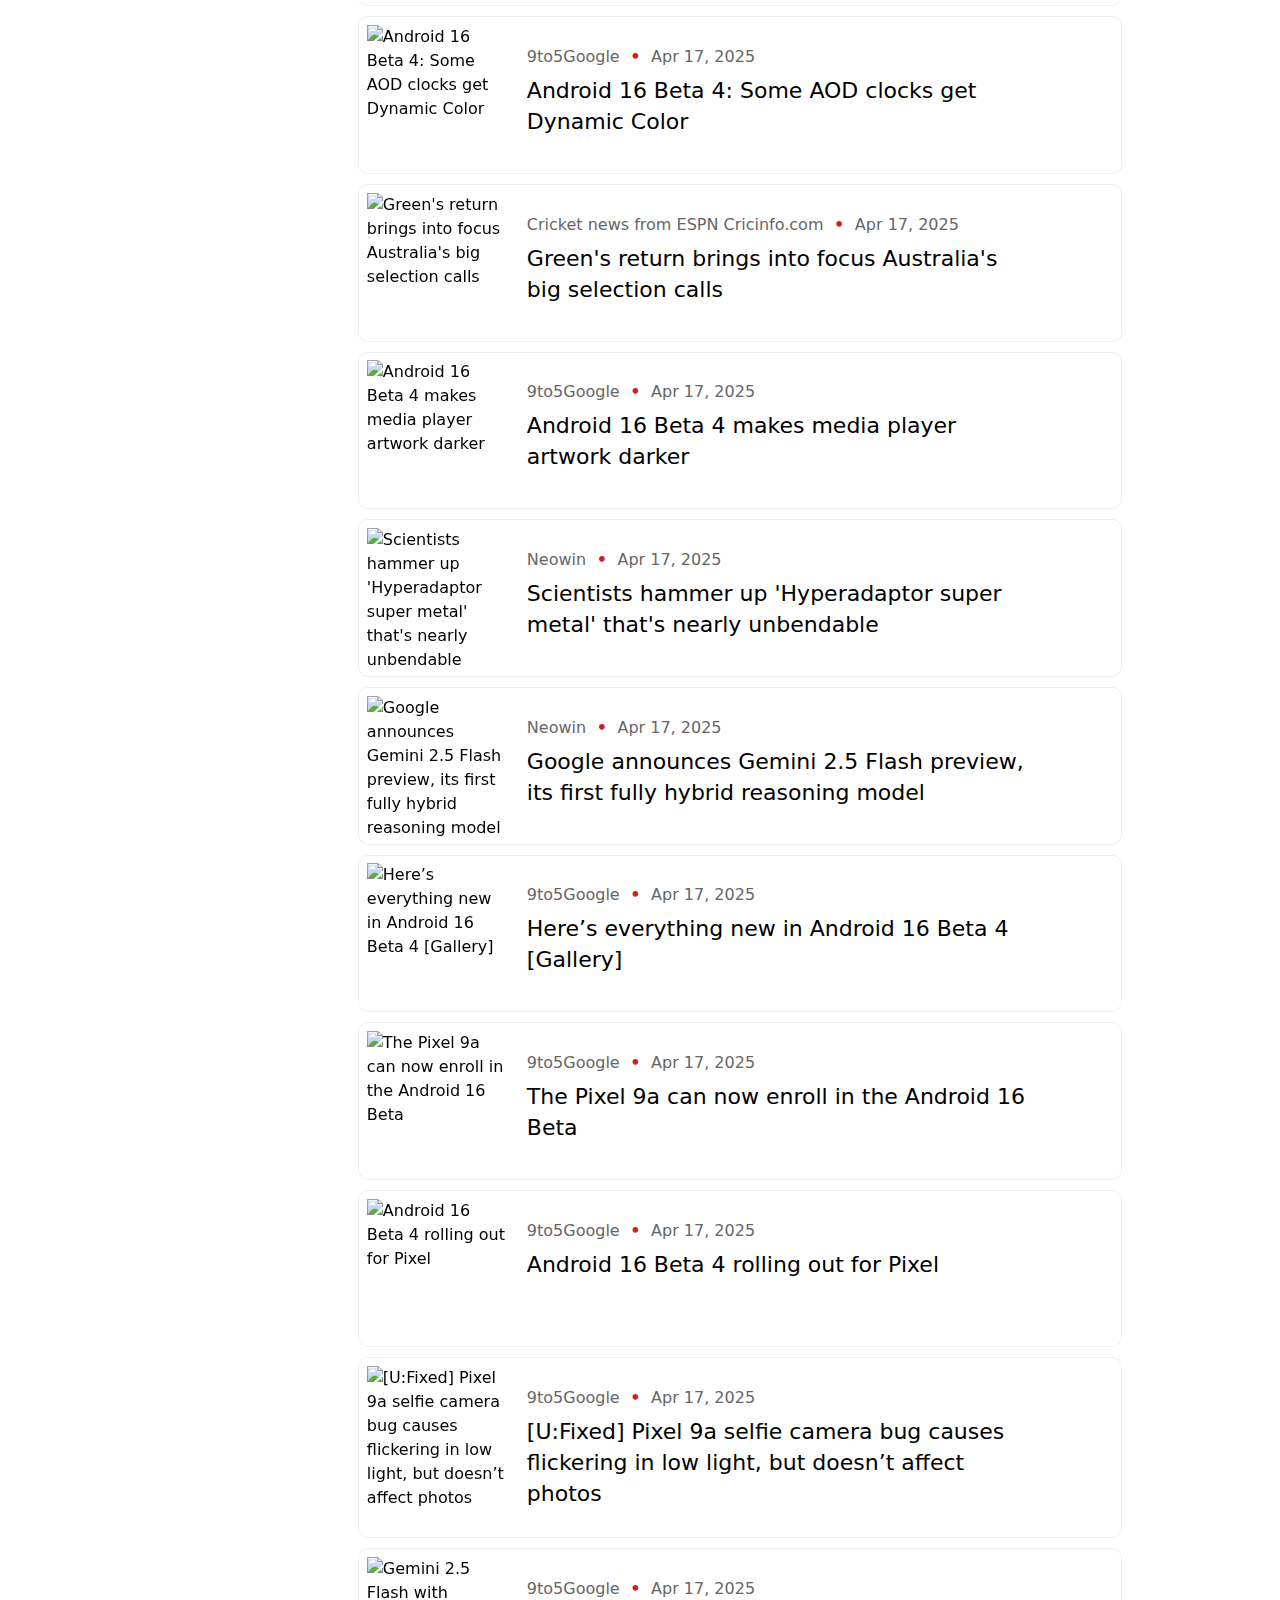
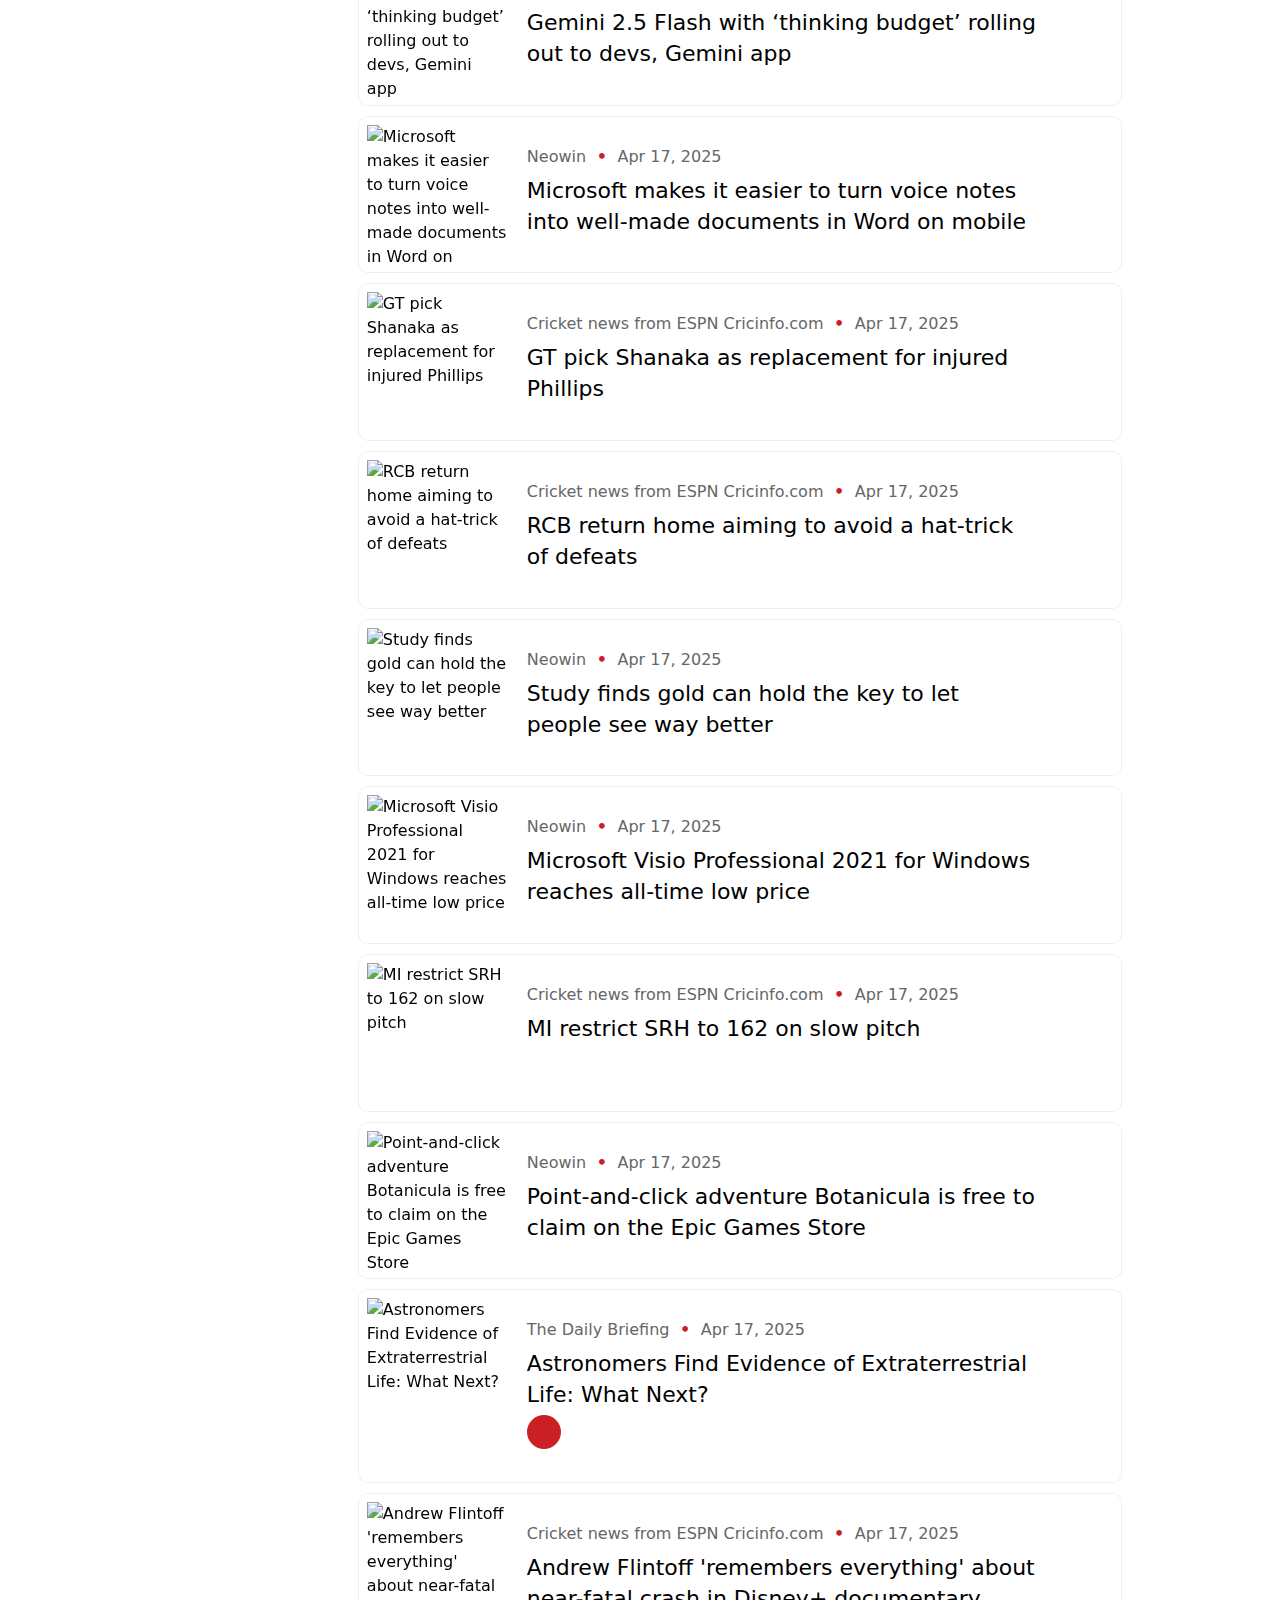
==== commit 3fc39945: "Updating the repository" ====
--- a/public/index.html
+++ b/public/index.html
@@ -71,23 +71,44 @@
 <span class="tab">Posts</span>
 <span class="tab">Podcasts</span>
 </span>
-<select name="changechannel" class="form-select" ><option value="All">All Channels</option><option value="Cricket news from ESPN Cricinfo.com">Cricket news from ESPN Cricinfo.com</option><option value="9to5Google">9to5Google</option><option value="Neowin">Neowin</option><option value="Waveform: The MKBHD Podcast">Waveform: The MKBHD Podcast</option><option value="xkcd.com">xkcd.com</option><option value="The Daily Briefing">The Daily Briefing</option><option value="World Leader Leaderboard">World Leader Leaderboard</option></select>
+<select name="changechannel" class="form-select" ><option value="All">All Channels</option><option value="Cricket news from ESPN Cricinfo.com">Cricket news from ESPN Cricinfo.com</option><option value="Neowin">Neowin</option><option value="9to5Google">9to5Google</option><option value="Waveform: The MKBHD Podcast">Waveform: The MKBHD Podcast</option><option value="xkcd.com">xkcd.com</option><option value="The Daily Briefing">The Daily Briefing</option><option value="World Leader Leaderboard">World Leader Leaderboard</option></select>
 </div>
 
 <div id="wrap">
     <button id="loadMore" style="display: none;" class="btn btn-secondary settings">Load Last 7 Days</button>
 
-<div class="post" data-channel="Cricket news from ESPN Cricinfo.com" data-ts="1745064959" data-audio="0"><div class="leftpan"><img src="https://i.imgci.com/espncricinfo/espncinew.png" alt="Abhishek Nayar returns to KKR's backroom staff"/ ></div><div class="rightpan"><div class="feedname"><span class="channel">Cricket news from ESPN Cricinfo.com</span> &bull; <span class="date">Apr 19, 2025</span></div>
+<div class="post" data-channel="Cricket news from ESPN Cricinfo.com" data-ts="1745070990" data-audio="0"><div class="leftpan"><img src="https://i.imgci.com/espncricinfo/espncinew.png" alt="LSG's Pant opts to bat first; Mayank and Suryavanshi among potential impact players"/ ></div><div class="rightpan"><div class="feedname"><span class="channel">Cricket news from ESPN Cricinfo.com</span> &bull; <span class="date">Apr 19, 2025</span></div>
+<h2><a href="https://www.espncricinfo.com/ci/content/story/1482051.html?ex_cid=OTC-RSS" target="_blank">LSG's Pant opts to bat first; Mayank and Suryavanshi among potential impact players</a></h2>
+</div></div>
+<div class="post" data-channel="Cricket news from ESPN Cricinfo.com" data-ts="1745070990" data-audio="0"><div class="leftpan"><img src="https://i.imgci.com/espncricinfo/espncinew.png" alt="No respite for teams as PBKS and RCB brace for second bout in 48 hours"/ ></div><div class="rightpan"><div class="feedname"><span class="channel">Cricket news from ESPN Cricinfo.com</span> &bull; <span class="date">Apr 19, 2025</span></div>
+<h2><a href="https://www.espncricinfo.com/ci/content/story/1482043.html?ex_cid=OTC-RSS" target="_blank">No respite for teams as PBKS and RCB brace for second bout in 48 hours</a></h2>
+</div></div>
+<div class="post" data-channel="Neowin" data-ts="1745070241" data-audio="0"><div class="leftpan"><img src="https://cdn.neowin.com/news/images/uploaded/2024/05/1716230620_2_story.jpg" alt="Save a massive $475 on the Surface Pro 11 with OLED display and 512GB SSD"/ ></div><div class="rightpan"><div class="feedname"><span class="channel">Neowin</span> &bull; <span class="date">Apr 19, 2025</span></div>
+<h2><a href="https://www.neowin.net/deals/save-a-massive-475-on-the-surface-pro-11-with-oled-display-and-512gb-ssd/" target="_blank">Save a massive $475 on the Surface Pro 11 with OLED display and 512GB SSD</a></h2>
+</div></div>
+<div class="post" data-channel="9to5Google" data-ts="1745069400" data-audio="0"><div class="leftpan"><img src="https://9to5google.com/wp-content/uploads/sites/4/2024/12/Dark-theme-QS-tile.jpg?quality=82&#038;strip=all&#038;w=1600" alt="Automatic dark theme remains broken on latest Google Pixel update"/ ></div><div class="rightpan"><div class="feedname"><span class="channel">9to5Google</span> &bull; <span class="date">Apr 19, 2025</span></div>
+<h2><a href="https://9to5google.com/2025/04/19/google-pixel-automatic-dark-mode-broken/" target="_blank">Automatic dark theme remains broken on latest Google Pixel update</a></h2>
+</div></div>
+<div class="post" data-channel="Cricket news from ESPN Cricinfo.com" data-ts="1745069130" data-audio="0"><div class="leftpan"><img src="https://i.imgci.com/espncricinfo/espncinew.png" alt="Bangladesh and Zimbabwe hope for fresh start in Test cricket"/ ></div><div class="rightpan"><div class="feedname"><span class="channel">Cricket news from ESPN Cricinfo.com</span> &bull; <span class="date">Apr 19, 2025</span></div>
+<h2><a href="https://www.espncricinfo.com/ci/content/story/1481986.html?ex_cid=OTC-RSS" target="_blank">Bangladesh and Zimbabwe hope for fresh start in Test cricket</a></h2>
+</div></div>
+<div class="post" data-channel="Cricket news from ESPN Cricinfo.com" data-ts="1745068394" data-audio="0"><div class="leftpan"><img src="https://i.imgci.com/espncricinfo/espncinew.png" alt="Abhishek Nayar returns to KKR's backroom staff"/ ></div><div class="rightpan"><div class="feedname"><span class="channel">Cricket news from ESPN Cricinfo.com</span> &bull; <span class="date">Apr 19, 2025</span></div>
 <h2><a href="https://www.espncricinfo.com/ci/content/story/1481967.html?ex_cid=OTC-RSS" target="_blank">Abhishek Nayar returns to KKR's backroom staff</a></h2>
+</div></div>
+<div class="post" data-channel="Cricket news from ESPN Cricinfo.com" data-ts="1745068251" data-audio="0"><div class="leftpan"><img src="https://i.imgci.com/espncricinfo/espncinew.png" alt="In-transition Bangladesh face Zimbabwe test in rainy Sylhet"/ ></div><div class="rightpan"><div class="feedname"><span class="channel">Cricket news from ESPN Cricinfo.com</span> &bull; <span class="date">Apr 19, 2025</span></div>
+<h2><a href="https://www.espncricinfo.com/ci/content/story/1481925.html?ex_cid=OTC-RSS" target="_blank">In-transition Bangladesh face Zimbabwe test in rainy Sylhet</a></h2>
+</div></div>
+<div class="post" data-channel="Cricket news from ESPN Cricinfo.com" data-ts="1745066486" data-audio="0"><div class="leftpan"><img src="https://i.imgci.com/espncricinfo/espncinew.png" alt="Samson set to miss RR's game against LSG; Parag to lead again"/ ></div><div class="rightpan"><div class="feedname"><span class="channel">Cricket news from ESPN Cricinfo.com</span> &bull; <span class="date">Apr 19, 2025</span></div>
+<h2><a href="https://www.espncricinfo.com/ci/content/story/1481947.html?ex_cid=OTC-RSS" target="_blank">Samson set to miss RR's game against LSG; Parag to lead again</a></h2>
+</div></div>
+<div class="post" data-channel="Cricket news from ESPN Cricinfo.com" data-ts="1745066406" data-audio="0"><div class="leftpan"><img src="https://i.imgci.com/espncricinfo/espncinew.png" alt="Delhi Capitals notch up 203 despite Prasidh's four-wicket haul"/ ></div><div class="rightpan"><div class="feedname"><span class="channel">Cricket news from ESPN Cricinfo.com</span> &bull; <span class="date">Apr 19, 2025</span></div>
+<h2><a href="https://www.espncricinfo.com/ci/content/story/1481985.html?ex_cid=OTC-RSS" target="_blank">Delhi Capitals notch up 203 despite Prasidh's four-wicket haul</a></h2>
 </div></div>
 <div class="post" data-channel="9to5Google" data-ts="1745064000" data-audio="0"><div class="leftpan"><img src="https://9to5google.com/wp-content/uploads/sites/4/2025/04/Damien-desk-setup.jpg?quality=82&#038;strip=all&#038;w=1600" alt="Some home office essentials I simply can’t live without"/ ></div><div class="rightpan"><div class="feedname"><span class="channel">9to5Google</span> &bull; <span class="date">Apr 19, 2025</span></div>
 <h2><a href="https://9to5google.com/2025/04/19/some-home-office-essentials-i-simply-cant-live-without/" target="_blank">Some home office essentials I simply can’t live without</a></h2>
 </div></div>
 <div class="post" data-channel="Neowin" data-ts="1745063281" data-audio="0"><div class="leftpan"><img src="https://cdn.neowin.com/news/images/uploaded/2023/06/1687865863_seagate-firecuda-540_story.jpg" alt="As millions of Windows 10 PCs await eWaste dump, Seagate claims SSDs are way worse than HDDs"/ ></div><div class="rightpan"><div class="feedname"><span class="channel">Neowin</span> &bull; <span class="date">Apr 19, 2025</span></div>
 <h2><a href="https://www.neowin.net/news/as-millions-of-windows-10-pcs-await-ewaste-dump-seagate-claims-ssds-are-way-worse-than-hdds/" target="_blank">As millions of Windows 10 PCs await eWaste dump, Seagate claims SSDs are way worse than HDDs</a></h2>
-</div></div>
-<div class="post" data-channel="Cricket news from ESPN Cricinfo.com" data-ts="1745059348" data-audio="0"><div class="leftpan"><img src="https://i.imgci.com/espncricinfo/espncinew.png" alt="In-transition Bangladesh face Zimbabwe test in rainy Sylhet"/ ></div><div class="rightpan"><div class="feedname"><span class="channel">Cricket news from ESPN Cricinfo.com</span> &bull; <span class="date">Apr 19, 2025</span></div>
-<h2><a href="https://www.espncricinfo.com/ci/content/story/1481925.html?ex_cid=OTC-RSS" target="_blank">In-transition Bangladesh face Zimbabwe test in rainy Sylhet</a></h2>
 </div></div>
 <div class="post" data-channel="Cricket news from ESPN Cricinfo.com" data-ts="1745056965" data-audio="0"><div class="leftpan"><img src="https://i.imgci.com/espncricinfo/espncinew.png" alt="Unchanged GT opt to bowl vs DC, Gill says Rabada is expected to return in 'ten days or so'"/ ></div><div class="rightpan"><div class="feedname"><span class="channel">Cricket news from ESPN Cricinfo.com</span> &bull; <span class="date">Apr 19, 2025</span></div>
 <h2><a href="https://www.espncricinfo.com/ci/content/story/1481936.html?ex_cid=OTC-RSS" target="_blank">Unchanged GT opt to bowl vs DC, Gill says Rabada is expected to return in 'ten days or so'</a></h2>
@@ -319,9 +340,6 @@
 <div class="post" data-channel="Cricket news from ESPN Cricinfo.com" data-ts="1744914328" data-audio="0"><div class="leftpan"><img src="https://i.imgci.com/espncricinfo/espncinew.png" alt="GT pick Shanaka as replacement for injured Phillips"/ ></div><div class="rightpan"><div class="feedname"><span class="channel">Cricket news from ESPN Cricinfo.com</span> &bull; <span class="date">Apr 17, 2025</span></div>
 <h2><a href="https://www.espncricinfo.com/ci/content/story/1481749.html?ex_cid=OTC-RSS" target="_blank">GT pick Shanaka as replacement for injured Phillips</a></h2>
 </div></div>
-<div class="post" data-channel="9to5Google" data-ts="1744914300" data-audio="0"><div class="leftpan"><img src="https://9to5google.com/wp-content/uploads/sites/4/2025/04/mooink-v-foldable-e-ink-1.jpg?quality=82&#038;strip=all&#038;w=1200" alt="Foldable e-ink readers are a thing now [Gallery]"/ ></div><div class="rightpan"><div class="feedname"><span class="channel">9to5Google</span> &bull; <span class="date">Apr 17, 2025</span></div>
-<h2><a href="https://9to5google.com/2025/04/17/foldable-e-ink-reader-mooink-v/" target="_blank">Foldable e-ink readers are a thing now [Gallery]</a></h2>
-</div></div>
 <div class="post" data-channel="Cricket news from ESPN Cricinfo.com" data-ts="1744911990" data-audio="0"><div class="leftpan"><img src="https://i.imgci.com/espncricinfo/espncinew.png" alt="RCB return home aiming to avoid a hat-trick of defeats"/ ></div><div class="rightpan"><div class="feedname"><span class="channel">Cricket news from ESPN Cricinfo.com</span> &bull; <span class="date">Apr 17, 2025</span></div>
 <h2><a href="https://www.espncricinfo.com/ci/content/story/1481715.html?ex_cid=OTC-RSS" target="_blank">RCB return home aiming to avoid a hat-trick of defeats</a></h2>
 </div></div>
@@ -429,9 +447,6 @@
 <div class="post" data-channel="Neowin" data-ts="1744856281" data-audio="0"><div class="leftpan"><img src="https://cdn.neowin.com/news/images/uploaded/2025/04/1744852928_openai_o3_o4_mini_github_azure_story.jpg" alt="Microsoft brings OpenAI o3 and o4-mini models to Azure and GitHub"/ ></div><div class="rightpan"><div class="feedname"><span class="channel">Neowin</span> &bull; <span class="date">Apr 17, 2025</span></div>
 <h2><a href="https://www.neowin.net/news/microsoft-brings-openai-o3-and-o4-mini-models-to-azure-and-github/" target="_blank">Microsoft brings OpenAI o3 and o4-mini models to Azure and GitHub</a></h2>
 </div></div>
-<div class="post" data-channel="Neowin" data-ts="1744855202" data-audio="0"><div class="leftpan"><img src="https://cdn.neowin.com/news/images/uploaded/2025/02/1739536676_openai_story.jpg" alt="OpenAI eyes $3 billion acquisition of Windsurf, a powerful AI code editor"/ ></div><div class="rightpan"><div class="feedname"><span class="channel">Neowin</span> &bull; <span class="date">Apr 17, 2025</span></div>
-<h2><a href="https://www.neowin.net/news/openai-eyes-3-billion-acquisition-of-windsurf-a-powerful-ai-code-editor/" target="_blank">OpenAI eyes $3 billion acquisition of Windsurf, a powerful AI code editor</a></h2>
-</div></div>
 <div class="post" data-channel="Cricket news from ESPN Cricinfo.com" data-ts="1744852368" data-audio="0"><div class="leftpan"><img src="https://i.imgci.com/espncricinfo/espncinew.png" alt="Connolly signs for Unicorns in MLC ahead of push for World Cup spot"/ ></div><div class="rightpan"><div class="feedname"><span class="channel">Cricket news from ESPN Cricinfo.com</span> &bull; <span class="date">Apr 17, 2025</span></div>
 <h2><a href="https://www.espncricinfo.com/ci/content/story/1481647.html?ex_cid=OTC-RSS" target="_blank">Connolly signs for Unicorns in MLC ahead of push for World Cup spot</a></h2>
 </div></div>
@@ -589,21 +604,6 @@
 <h2><a href="" target="_blank">Starmer’s Emergency Bill Explained</a></h2><div class="audio">
 <button data-aid="5">Play</button>
 <audio src="https://rss.art19.com/episodes/5d083269-34fa-43bd-a5d7-11f4861e72f4.mp3?rss_browser=BAhJIgtDaHJvbWUGOgZFVA%3D%3D--d05363d83ce333c74f32188013892b2863ad051c" preload="metadata" aid="5"  controls></audio></div>
-</div></div>
-<div class="post" data-channel="Cricket news from ESPN Cricinfo.com" data-ts="1744641918" data-audio="0"><div class="leftpan"><img src="https://i.imgci.com/espncricinfo/espncinew.png" alt="ACB-contracted women cricketers could first benefit from ICC's new initiative"/ ></div><div class="rightpan"><div class="feedname"><span class="channel">Cricket news from ESPN Cricinfo.com</span> &bull; <span class="date">Apr 14, 2025</span></div>
-<h2><a href="https://www.espncricinfo.com/ci/content/story/1481186.html?ex_cid=OTC-RSS" target="_blank">ACB-contracted women cricketers could first benefit from ICC's new initiative</a></h2>
-</div></div>
-<div class="post" data-channel="Cricket news from ESPN Cricinfo.com" data-ts="1744640457" data-audio="0"><div class="leftpan"><img src="https://i.imgci.com/espncricinfo/espncinew.png" alt="Keith Dudgeon has Kent stint cut short by knee injury "/ ></div><div class="rightpan"><div class="feedname"><span class="channel">Cricket news from ESPN Cricinfo.com</span> &bull; <span class="date">Apr 14, 2025</span></div>
-<h2><a href="https://www.espncricinfo.com/ci/content/story/1481188.html?ex_cid=OTC-RSS" target="_blank">Keith Dudgeon has Kent stint cut short by knee injury </a></h2>
-</div></div>
-<div class="post" data-channel="Cricket news from ESPN Cricinfo.com" data-ts="1744639562" data-audio="0"><div class="leftpan"><img src="https://i.imgci.com/espncricinfo/espncinew.png" alt="Mayank Yadav set to join LSG on Tuesday, likely to play against RR on Saturday"/ ></div><div class="rightpan"><div class="feedname"><span class="channel">Cricket news from ESPN Cricinfo.com</span> &bull; <span class="date">Apr 14, 2025</span></div>
-<h2><a href="https://www.espncricinfo.com/ci/content/story/1481189.html?ex_cid=OTC-RSS" target="_blank">Mayank Yadav set to join LSG on Tuesday, likely to play against RR on Saturday</a></h2>
-</div></div>
-<div class="post" data-channel="Cricket news from ESPN Cricinfo.com" data-ts="1744639058" data-audio="0"><div class="leftpan"><img src="https://i.imgci.com/espncricinfo/espncinew.png" alt="Shaik Rasheed and Jamie Overton in as CSK bowl, Mitchell Marsh back for LSG"/ ></div><div class="rightpan"><div class="feedname"><span class="channel">Cricket news from ESPN Cricinfo.com</span> &bull; <span class="date">Apr 14, 2025</span></div>
-<h2><a href="https://www.espncricinfo.com/ci/content/story/1481192.html?ex_cid=OTC-RSS" target="_blank">Shaik Rasheed and Jamie Overton in as CSK bowl, Mitchell Marsh back for LSG</a></h2>
-</div></div>
-<div class="post" data-channel="Cricket news from ESPN Cricinfo.com" data-ts="1744636281" data-audio="0"><div class="leftpan"><img src="https://i.imgci.com/espncricinfo/espncinew.png" alt="Usman Tariq reported for a suspect action for the second time in a year"/ ></div><div class="rightpan"><div class="feedname"><span class="channel">Cricket news from ESPN Cricinfo.com</span> &bull; <span class="date">Apr 14, 2025</span></div>
-<h2><a href="https://www.espncricinfo.com/ci/content/story/1481182.html?ex_cid=OTC-RSS" target="_blank">Usman Tariq reported for a suspect action for the second time in a year</a></h2>
 </div></div>
 <div class="post" data-channel="xkcd.com" data-ts="1744603200" data-audio="0"><div class="leftpan"><img src="https://imgs.xkcd.com/comics/the_roads_both_taken.png" alt="The Roads Both Taken"/ ></div><div class="rightpan"><div class="feedname"><span class="channel">xkcd.com</span> &bull; <span class="date">Apr 14, 2025</span></div>
 <h2><a href="https://xkcd.com/3076/" target="_blank">The Roads Both Taken</a></h2>
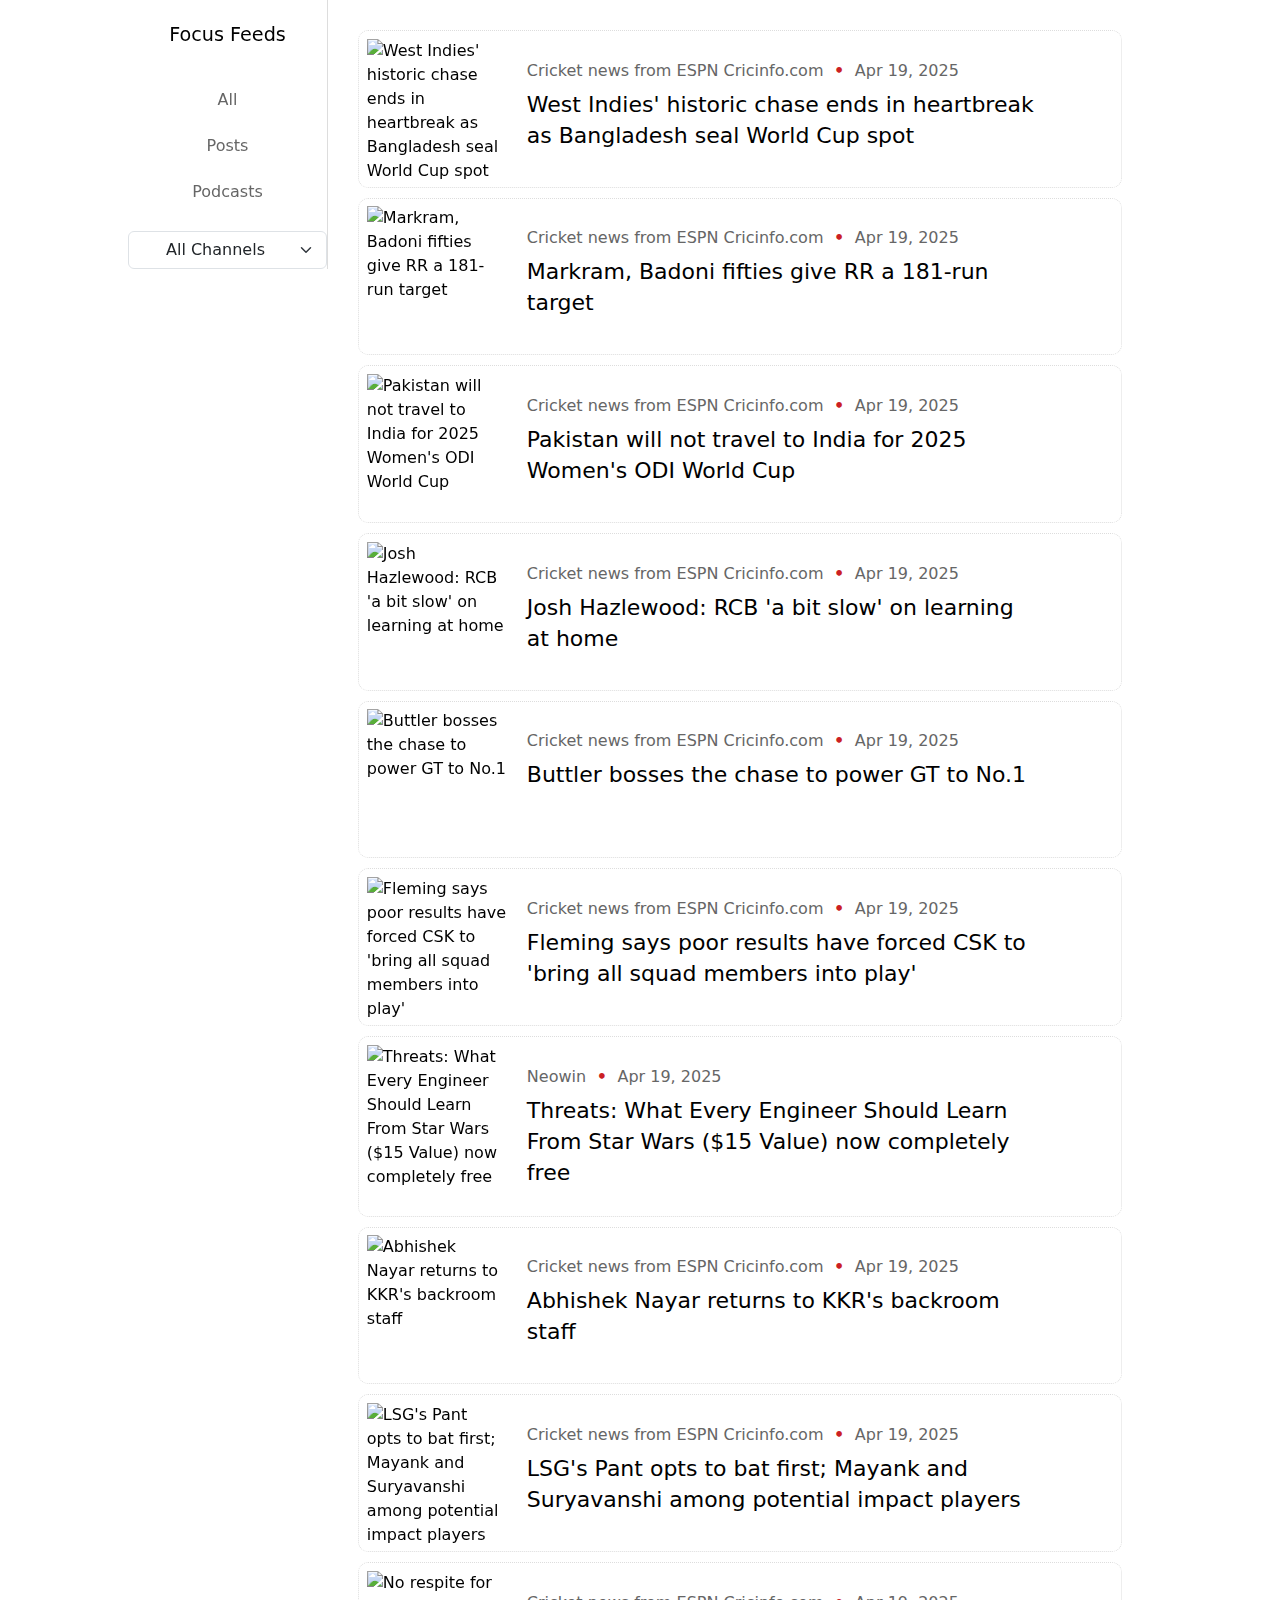
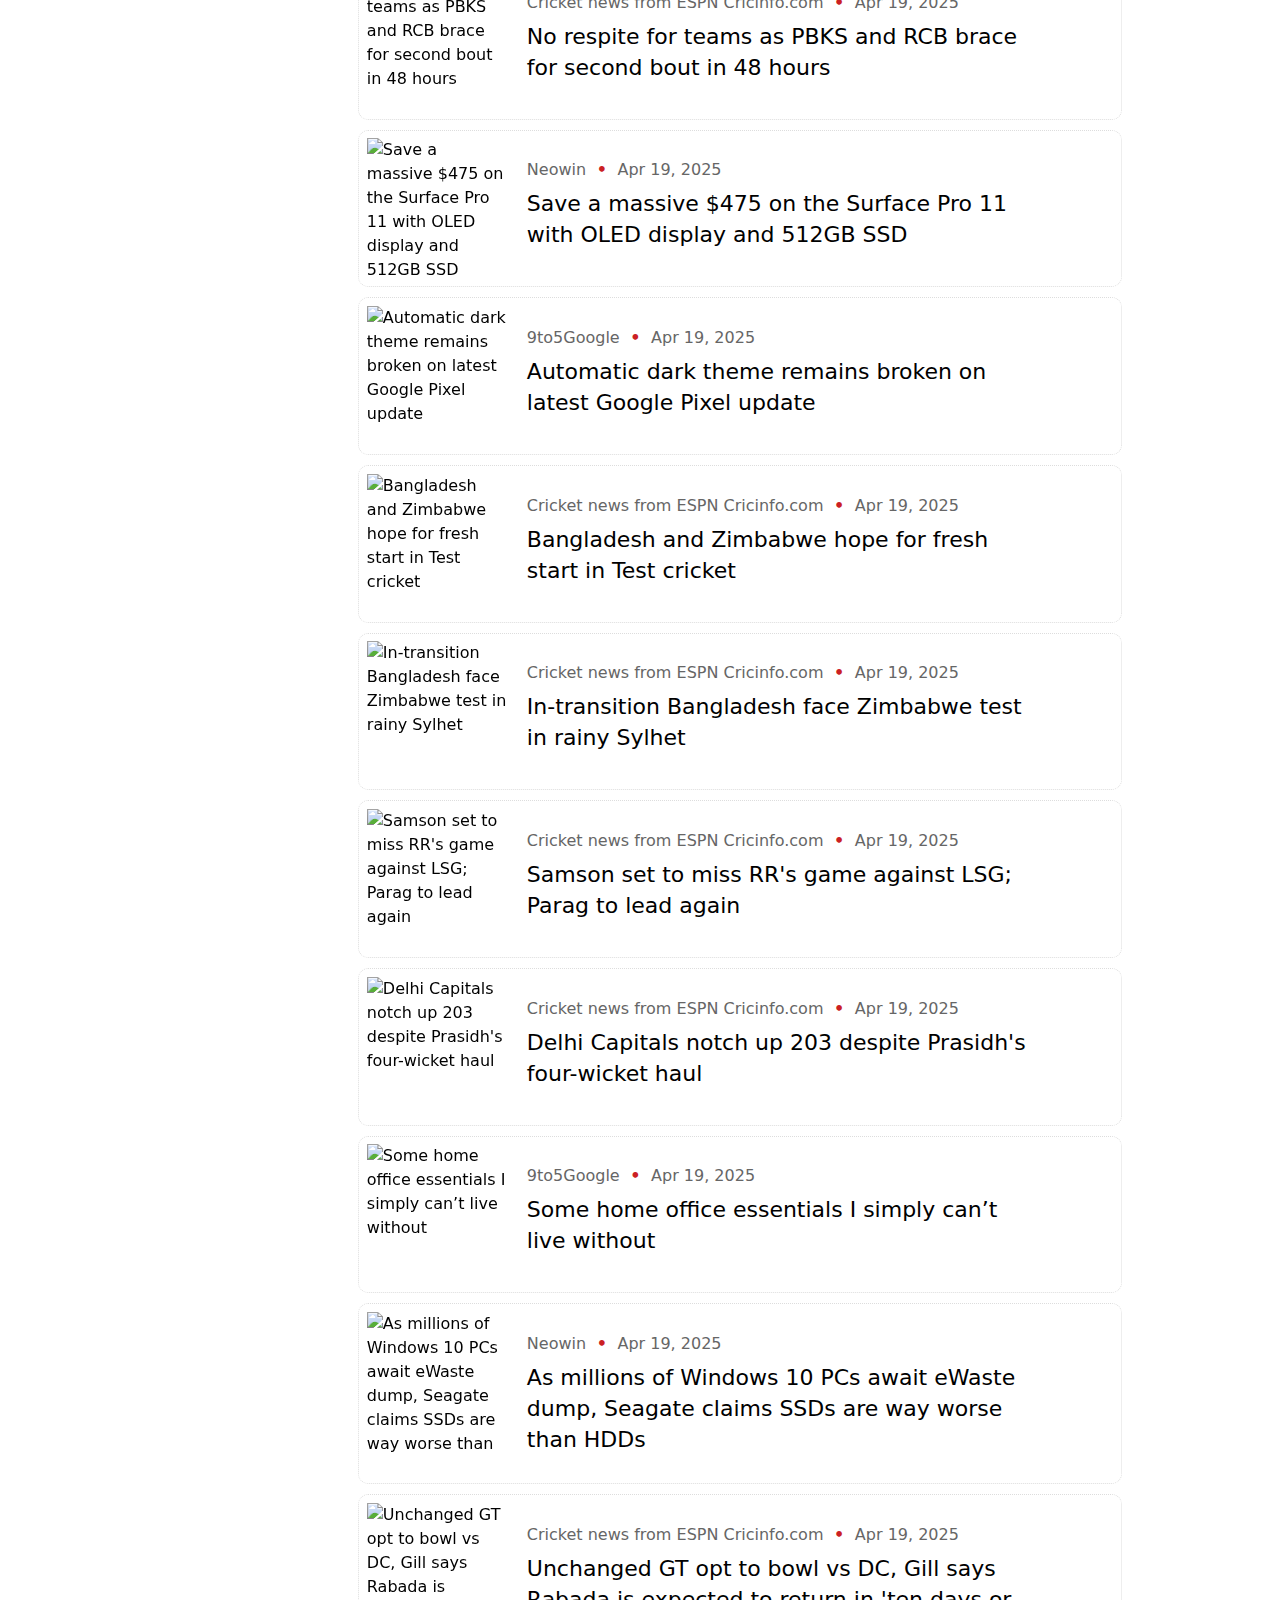
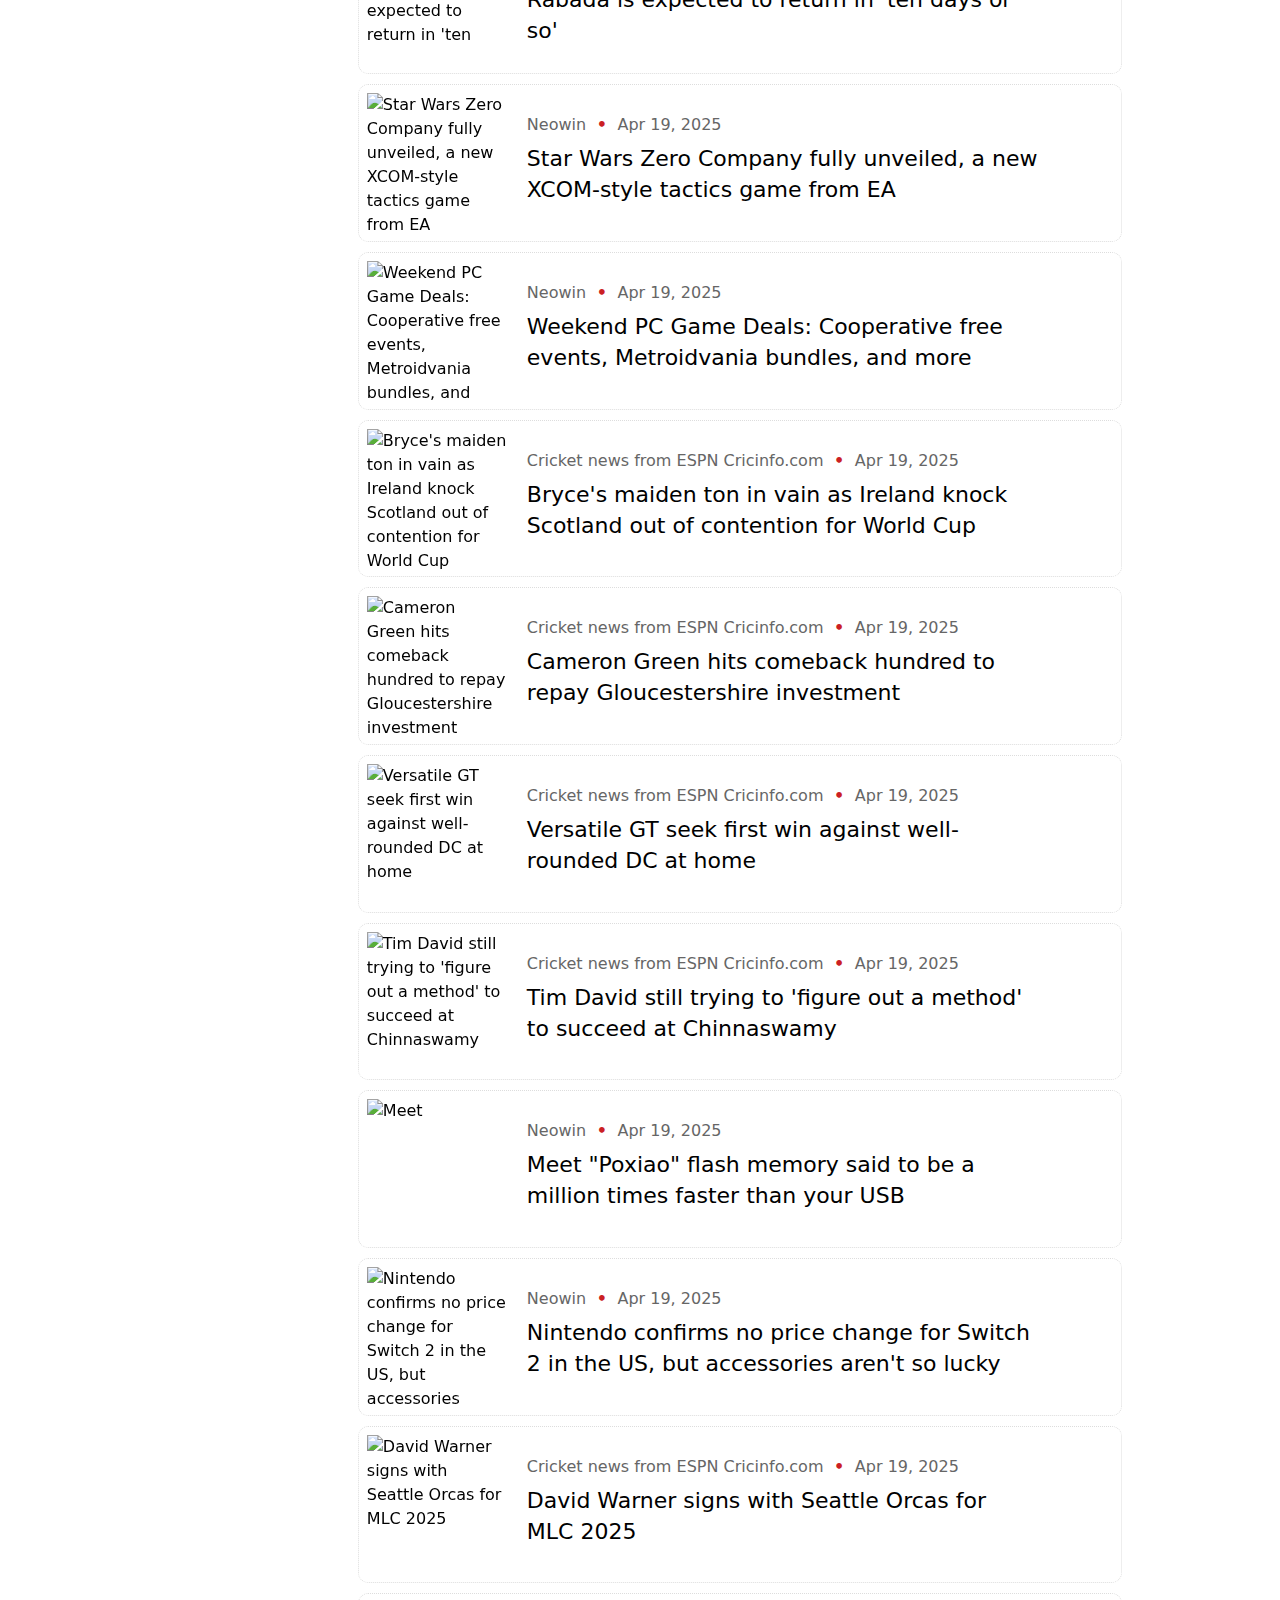
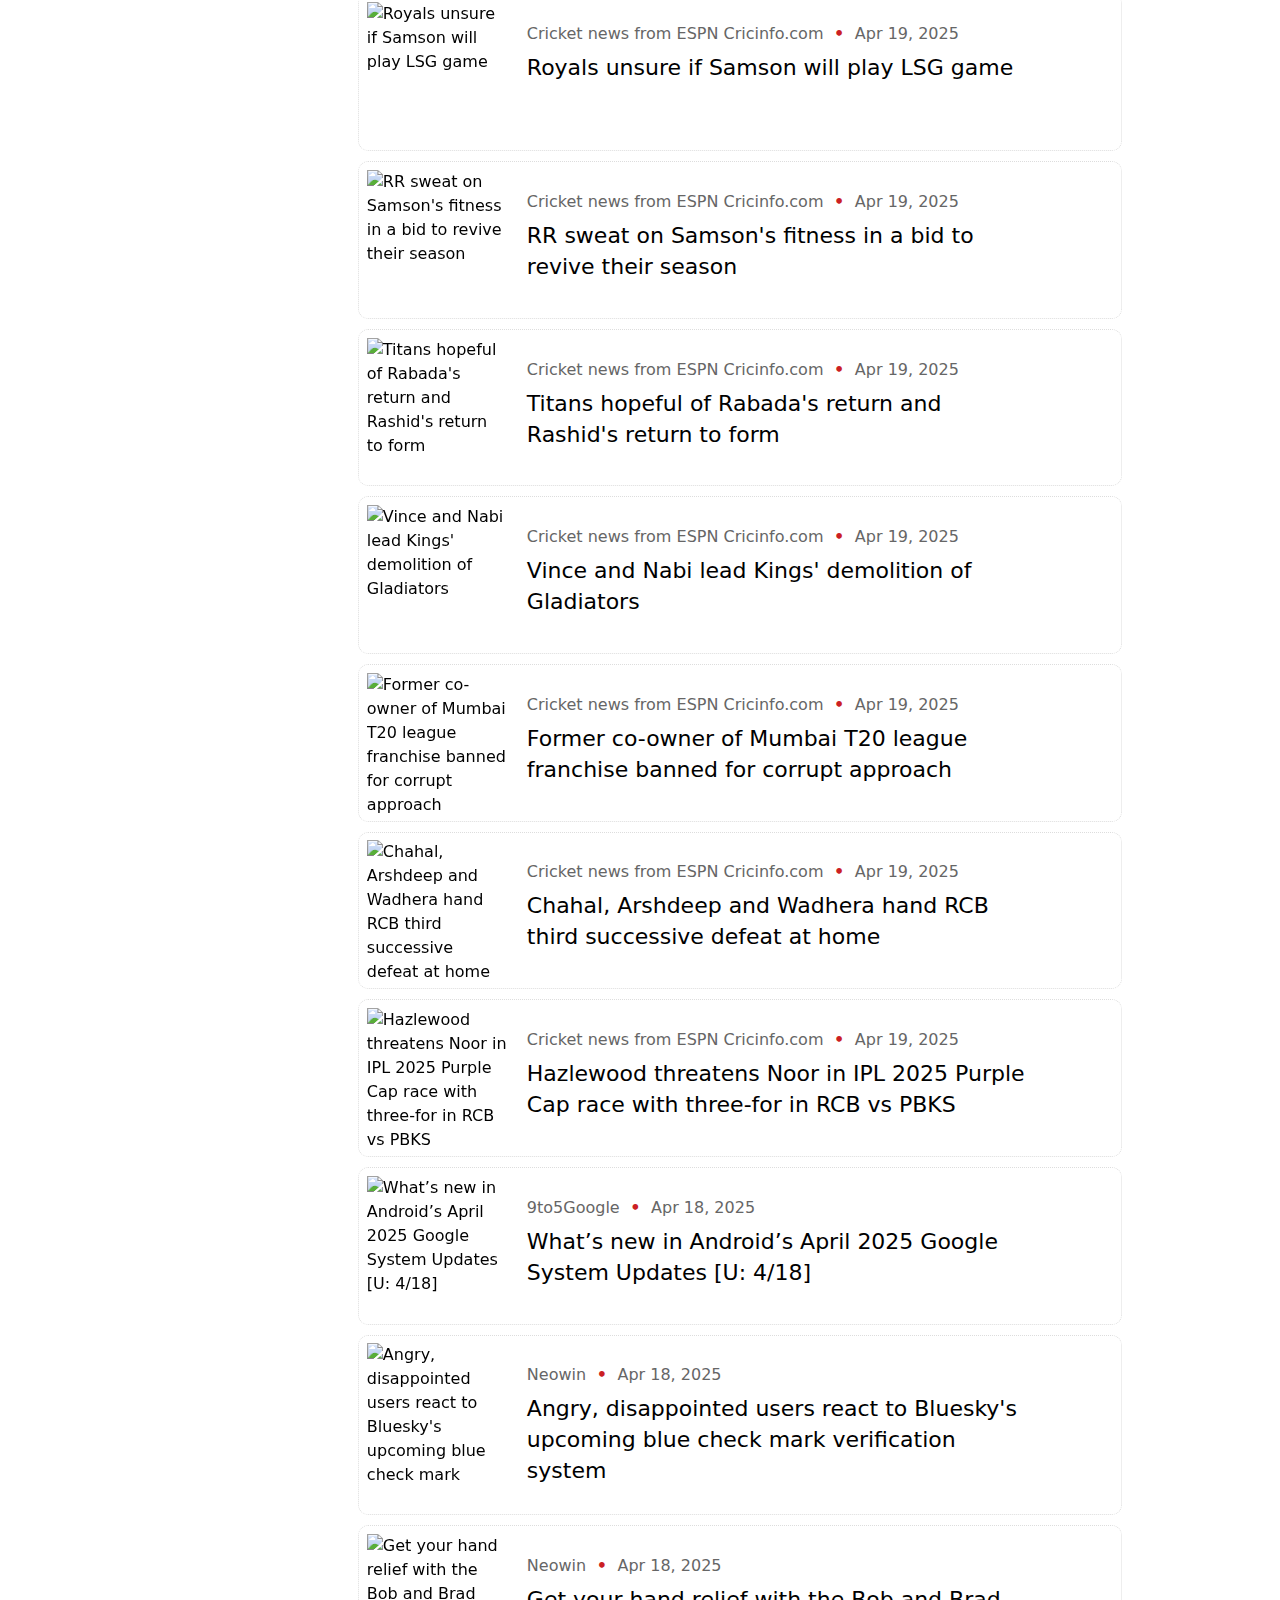
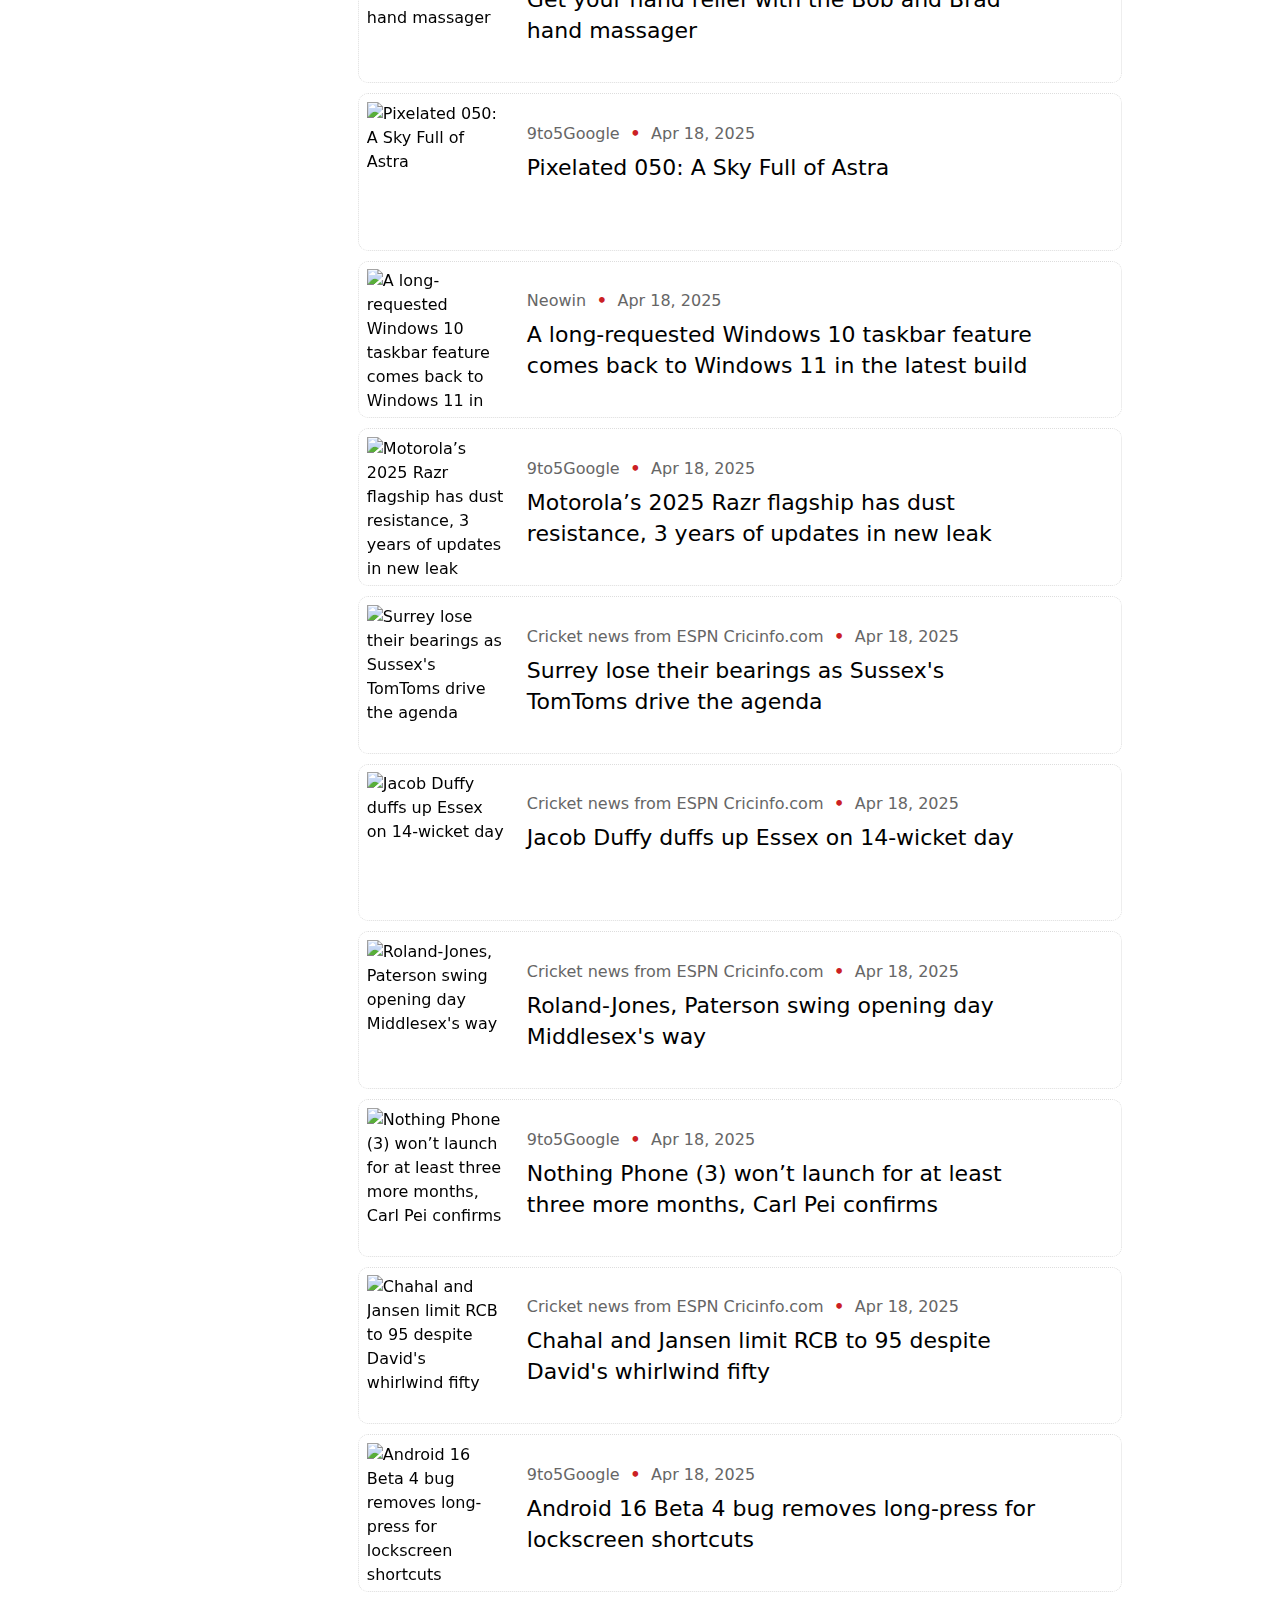
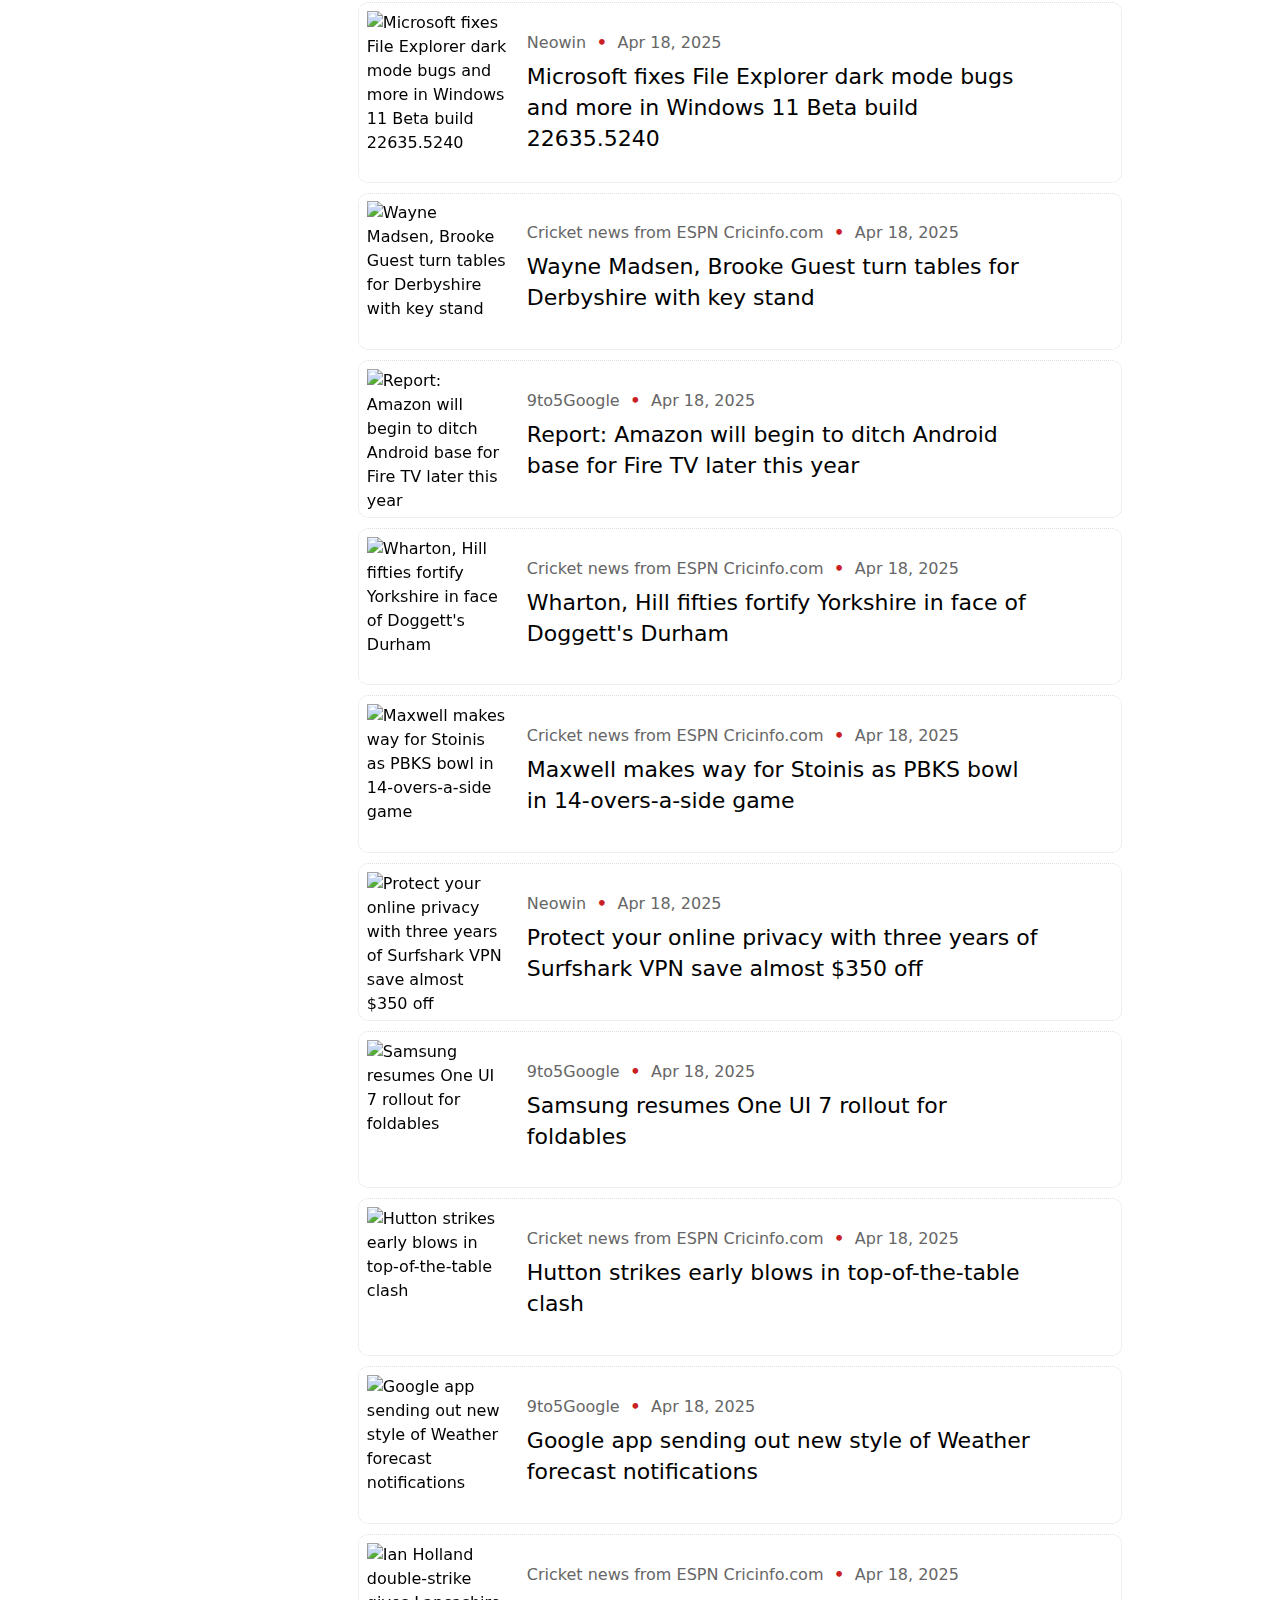
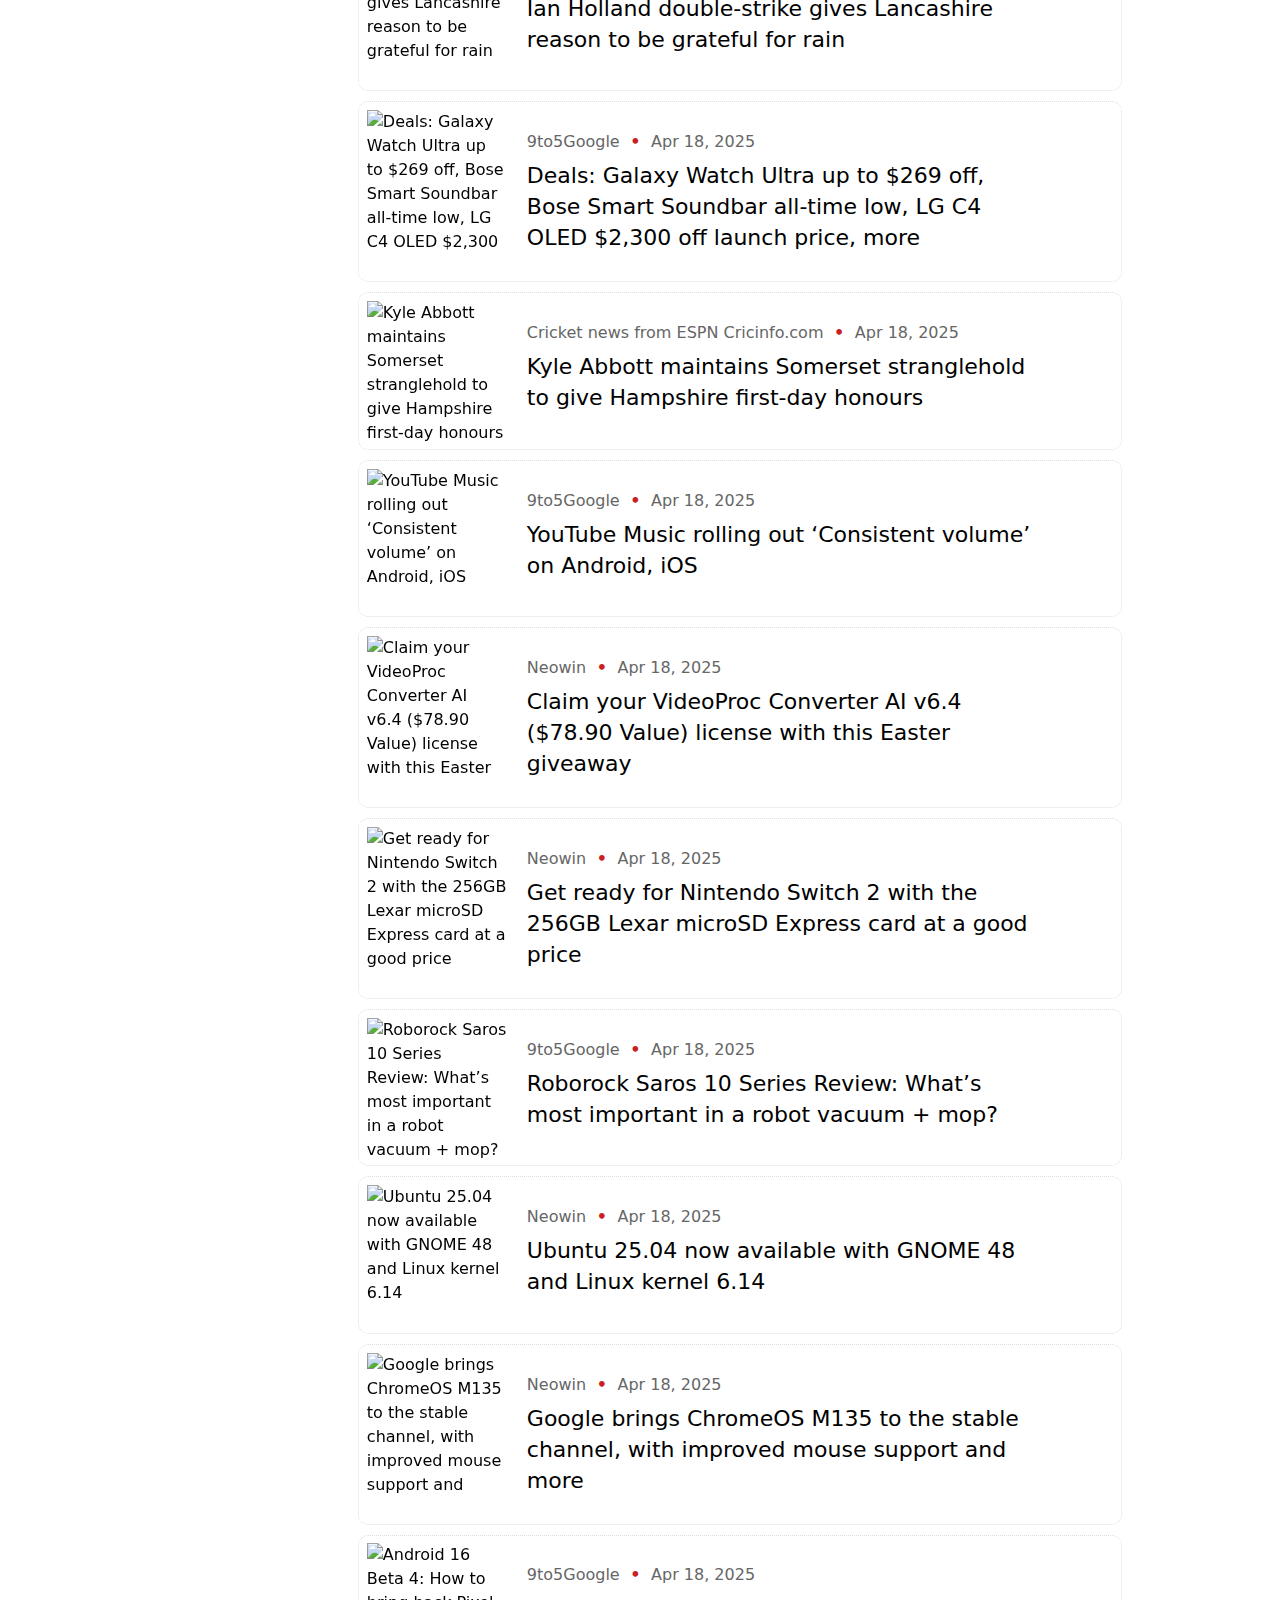
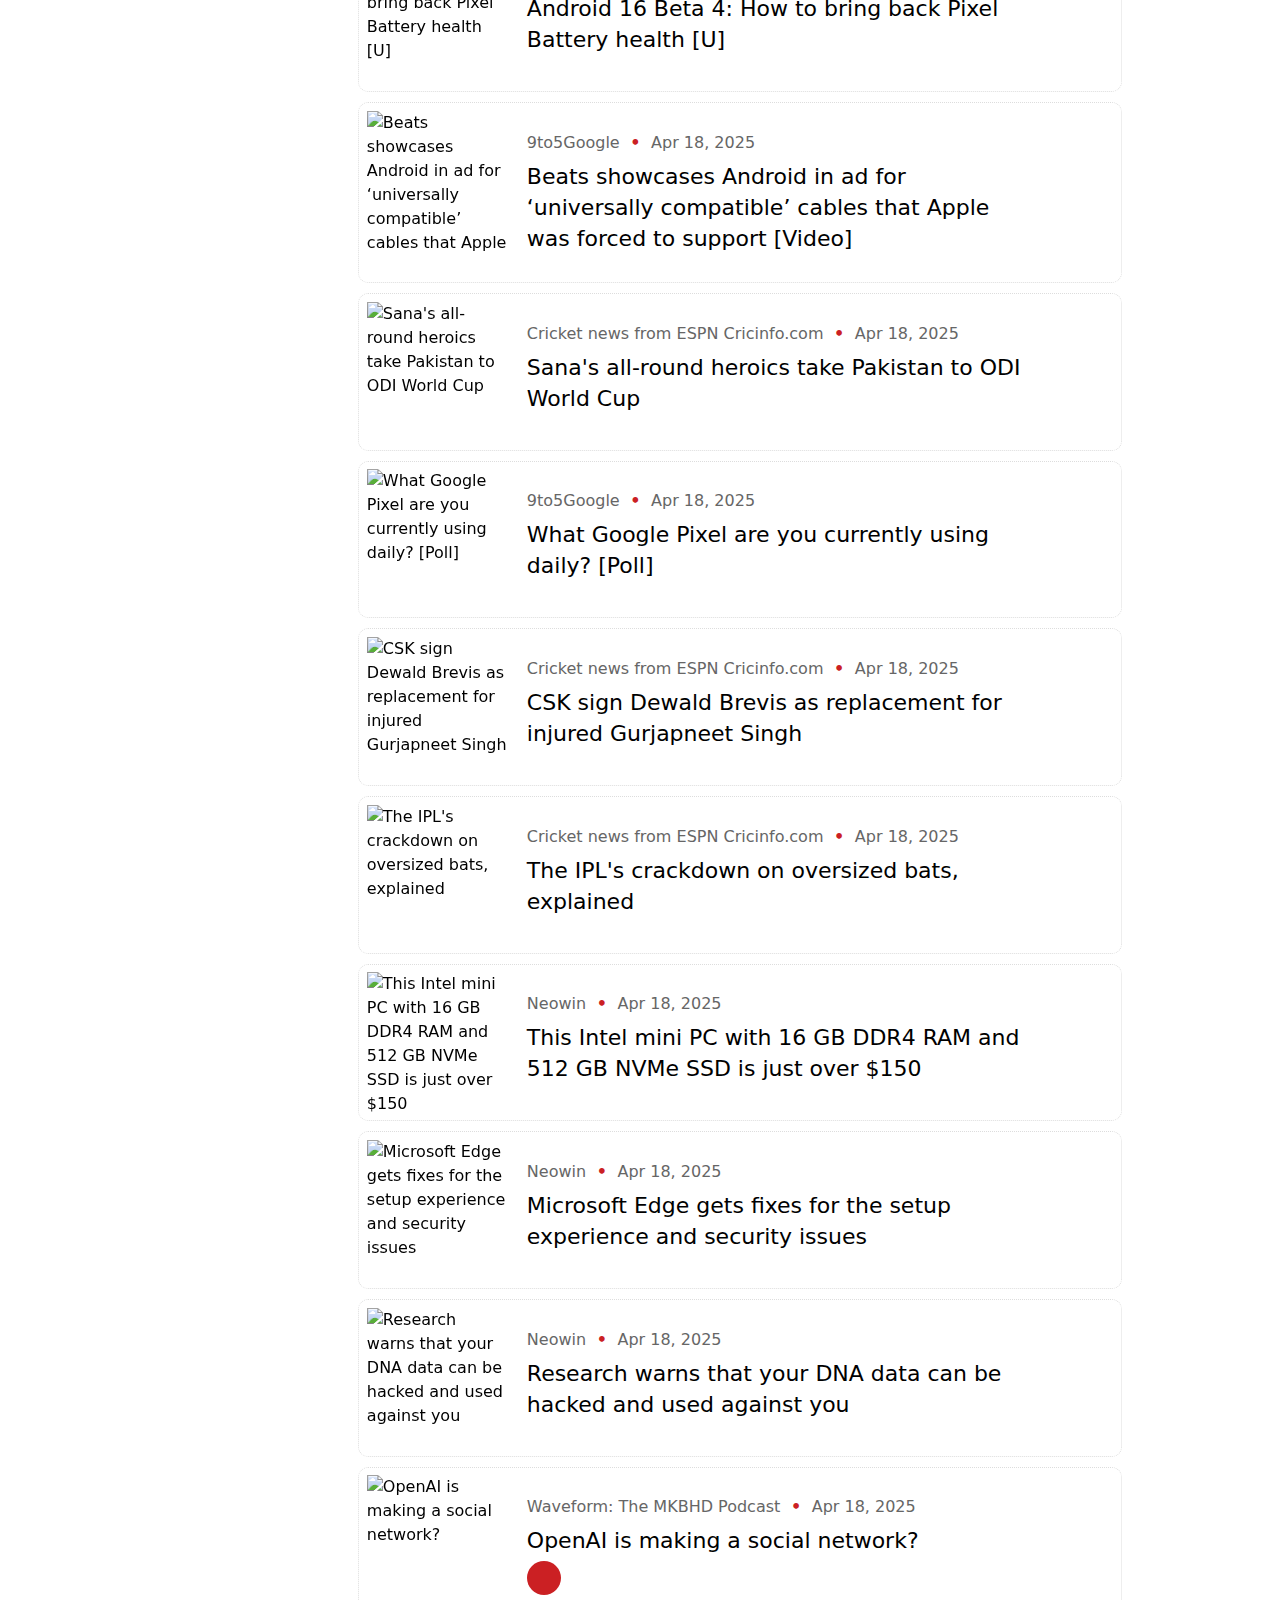
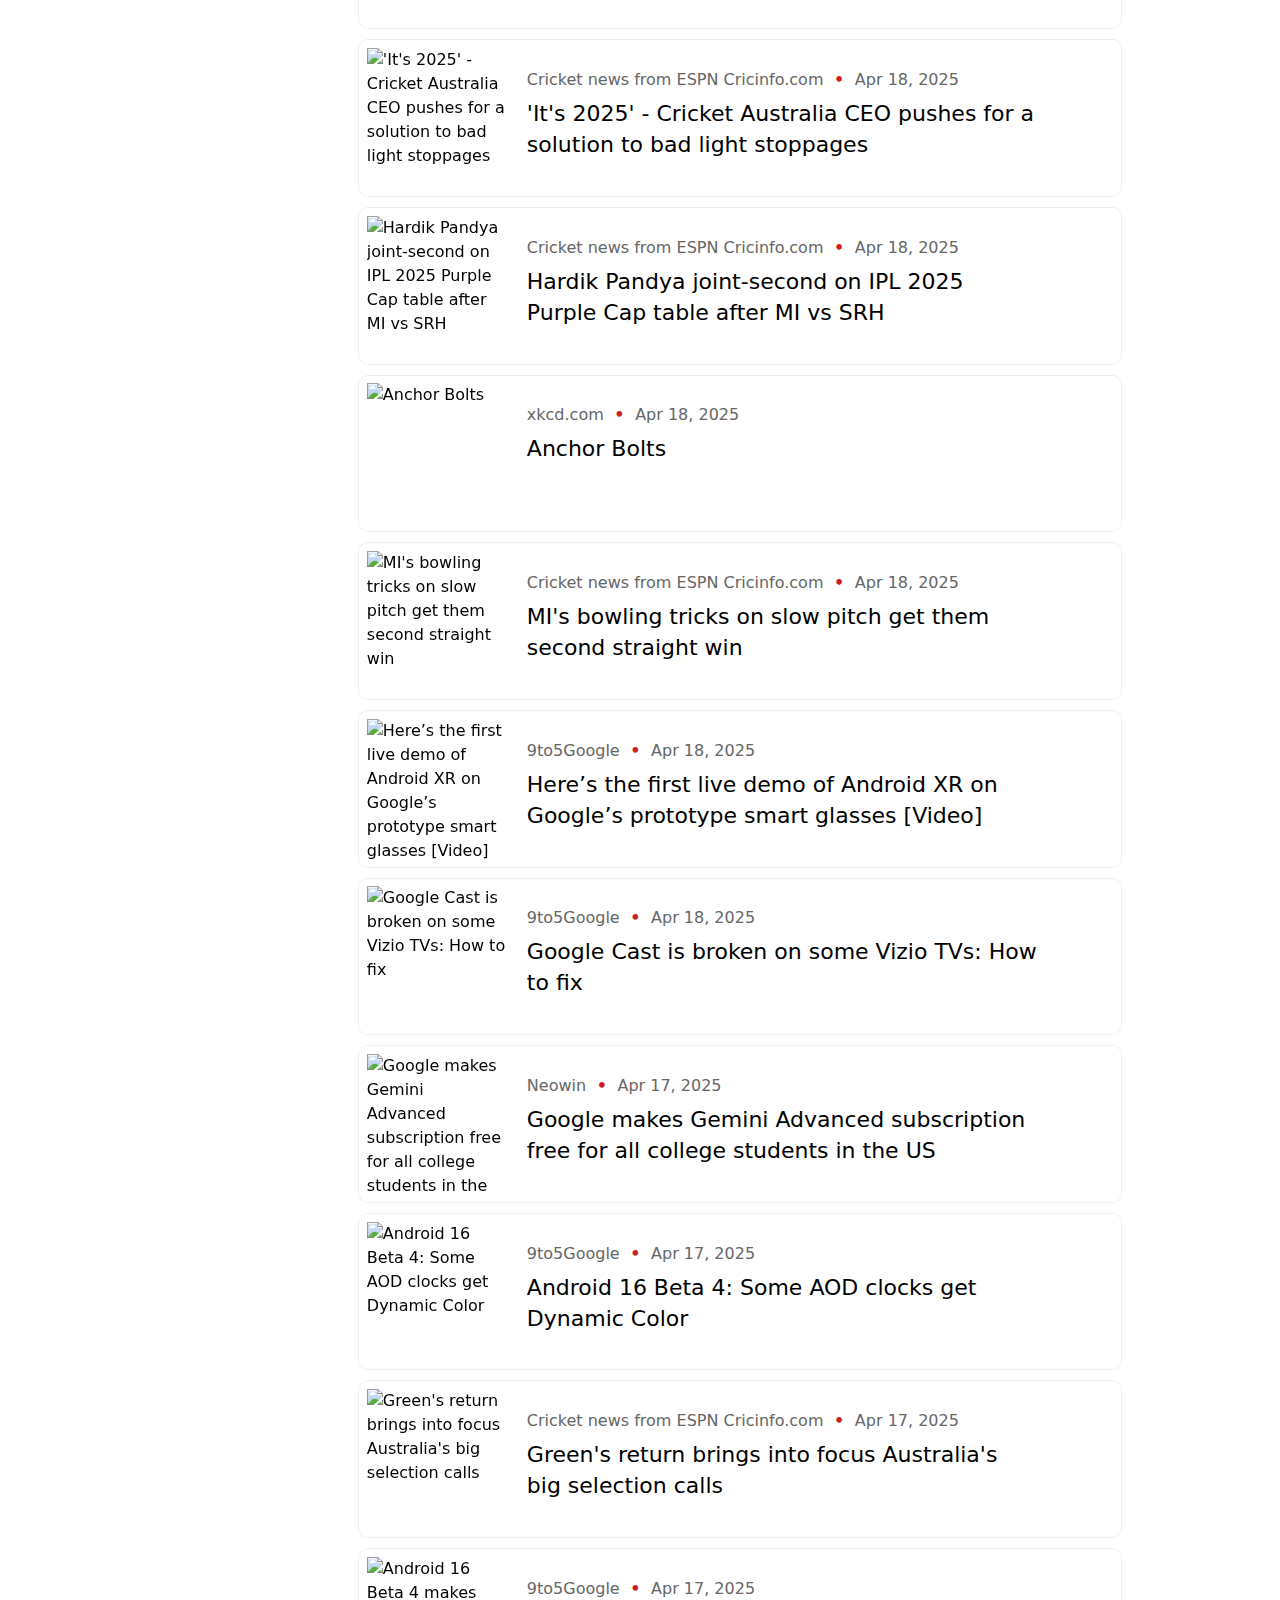
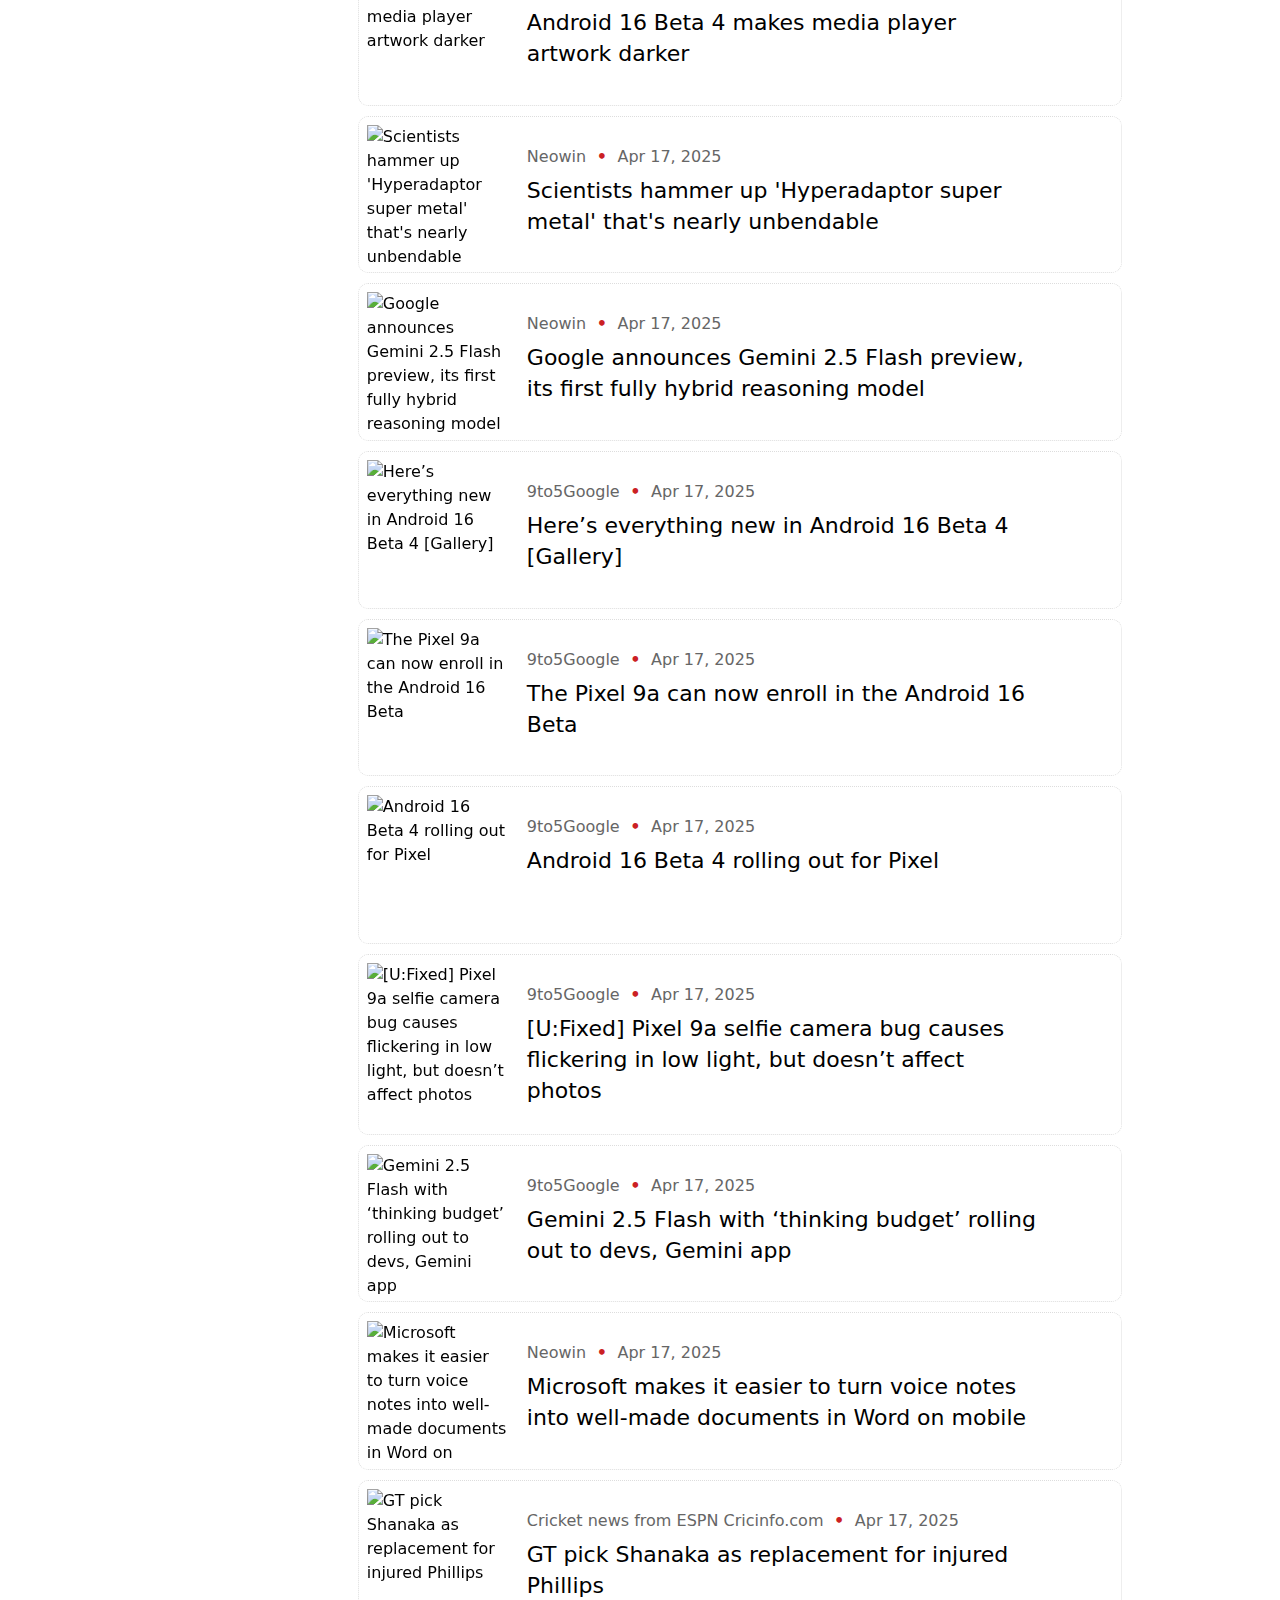
==== commit 76b6986b: "Updating the repository" ====
--- a/public/index.html
+++ b/public/index.html
@@ -77,6 +77,30 @@
 <div id="wrap">
     <button id="loadMore" style="display: none;" class="btn btn-secondary settings">Load Last 7 Days</button>
 
+<div class="post" data-channel="Cricket news from ESPN Cricinfo.com" data-ts="1745078976" data-audio="0"><div class="leftpan"><img src="https://i.imgci.com/espncricinfo/espncinew.png" alt="West Indies' historic chase ends in heartbreak as Bangladesh seal World Cup spot"/ ></div><div class="rightpan"><div class="feedname"><span class="channel">Cricket news from ESPN Cricinfo.com</span> &bull; <span class="date">Apr 19, 2025</span></div>
+<h2><a href="https://www.espncricinfo.com/ci/content/story/1482079.html?ex_cid=OTC-RSS" target="_blank">West Indies' historic chase ends in heartbreak as Bangladesh seal World Cup spot</a></h2>
+</div></div>
+<div class="post" data-channel="Cricket news from ESPN Cricinfo.com" data-ts="1745078899" data-audio="0"><div class="leftpan"><img src="https://i.imgci.com/espncricinfo/espncinew.png" alt="Markram, Badoni fifties give RR a 181-run target"/ ></div><div class="rightpan"><div class="feedname"><span class="channel">Cricket news from ESPN Cricinfo.com</span> &bull; <span class="date">Apr 19, 2025</span></div>
+<h2><a href="https://www.espncricinfo.com/ci/content/story/1482106.html?ex_cid=OTC-RSS" target="_blank">Markram, Badoni fifties give RR a 181-run target</a></h2>
+</div></div>
+<div class="post" data-channel="Cricket news from ESPN Cricinfo.com" data-ts="1745078462" data-audio="0"><div class="leftpan"><img src="https://i.imgci.com/espncricinfo/espncinew.png" alt="Pakistan will not travel to India for 2025 Women's ODI World Cup"/ ></div><div class="rightpan"><div class="feedname"><span class="channel">Cricket news from ESPN Cricinfo.com</span> &bull; <span class="date">Apr 19, 2025</span></div>
+<h2><a href="https://www.espncricinfo.com/ci/content/story/1482083.html?ex_cid=OTC-RSS" target="_blank">Pakistan will not travel to India for 2025 Women's ODI World Cup</a></h2>
+</div></div>
+<div class="post" data-channel="Cricket news from ESPN Cricinfo.com" data-ts="1745078462" data-audio="0"><div class="leftpan"><img src="https://i.imgci.com/espncricinfo/espncinew.png" alt="Josh Hazlewood: RCB 'a bit slow' on learning at home"/ ></div><div class="rightpan"><div class="feedname"><span class="channel">Cricket news from ESPN Cricinfo.com</span> &bull; <span class="date">Apr 19, 2025</span></div>
+<h2><a href="https://www.espncricinfo.com/ci/content/story/1482080.html?ex_cid=OTC-RSS" target="_blank">Josh Hazlewood: RCB 'a bit slow' on learning at home</a></h2>
+</div></div>
+<div class="post" data-channel="Cricket news from ESPN Cricinfo.com" data-ts="1745076719" data-audio="0"><div class="leftpan"><img src="https://i.imgci.com/espncricinfo/espncinew.png" alt="Buttler bosses the chase to power GT to No.1"/ ></div><div class="rightpan"><div class="feedname"><span class="channel">Cricket news from ESPN Cricinfo.com</span> &bull; <span class="date">Apr 19, 2025</span></div>
+<h2><a href="https://www.espncricinfo.com/ci/content/story/1482065.html?ex_cid=OTC-RSS" target="_blank">Buttler bosses the chase to power GT to No.1</a></h2>
+</div></div>
+<div class="post" data-channel="Cricket news from ESPN Cricinfo.com" data-ts="1745075608" data-audio="0"><div class="leftpan"><img src="https://i.imgci.com/espncricinfo/espncinew.png" alt="Fleming says poor results have forced CSK to 'bring all squad members into play'"/ ></div><div class="rightpan"><div class="feedname"><span class="channel">Cricket news from ESPN Cricinfo.com</span> &bull; <span class="date">Apr 19, 2025</span></div>
+<h2><a href="https://www.espncricinfo.com/ci/content/story/1482070.html?ex_cid=OTC-RSS" target="_blank">Fleming says poor results have forced CSK to 'bring all squad members into play'</a></h2>
+</div></div>
+<div class="post" data-channel="Neowin" data-ts="1745074801" data-audio="0"><div class="leftpan"><img src="https://cdn.neowin.com/news/images/uploaded/2025/04/1744815267_wiley_story.jpg" alt="Threats: What Every Engineer Should Learn From Star Wars ($15 Value) now completely free"/ ></div><div class="rightpan"><div class="feedname"><span class="channel">Neowin</span> &bull; <span class="date">Apr 19, 2025</span></div>
+<h2><a href="https://www.neowin.net/sponsored/threats-what-every-engineer-should-learn-from-star-wars-15-value-now-completely-free/" target="_blank">Threats: What Every Engineer Should Learn From Star Wars ($15 Value) now completely free</a></h2>
+</div></div>
+<div class="post" data-channel="Cricket news from ESPN Cricinfo.com" data-ts="1745072632" data-audio="0"><div class="leftpan"><img src="https://i.imgci.com/espncricinfo/espncinew.png" alt="Abhishek Nayar returns to KKR's backroom staff"/ ></div><div class="rightpan"><div class="feedname"><span class="channel">Cricket news from ESPN Cricinfo.com</span> &bull; <span class="date">Apr 19, 2025</span></div>
+<h2><a href="https://www.espncricinfo.com/ci/content/story/1481967.html?ex_cid=OTC-RSS" target="_blank">Abhishek Nayar returns to KKR's backroom staff</a></h2>
+</div></div>
 <div class="post" data-channel="Cricket news from ESPN Cricinfo.com" data-ts="1745070990" data-audio="0"><div class="leftpan"><img src="https://i.imgci.com/espncricinfo/espncinew.png" alt="LSG's Pant opts to bat first; Mayank and Suryavanshi among potential impact players"/ ></div><div class="rightpan"><div class="feedname"><span class="channel">Cricket news from ESPN Cricinfo.com</span> &bull; <span class="date">Apr 19, 2025</span></div>
 <h2><a href="https://www.espncricinfo.com/ci/content/story/1482051.html?ex_cid=OTC-RSS" target="_blank">LSG's Pant opts to bat first; Mayank and Suryavanshi among potential impact players</a></h2>
 </div></div>
@@ -91,9 +115,6 @@
 </div></div>
 <div class="post" data-channel="Cricket news from ESPN Cricinfo.com" data-ts="1745069130" data-audio="0"><div class="leftpan"><img src="https://i.imgci.com/espncricinfo/espncinew.png" alt="Bangladesh and Zimbabwe hope for fresh start in Test cricket"/ ></div><div class="rightpan"><div class="feedname"><span class="channel">Cricket news from ESPN Cricinfo.com</span> &bull; <span class="date">Apr 19, 2025</span></div>
 <h2><a href="https://www.espncricinfo.com/ci/content/story/1481986.html?ex_cid=OTC-RSS" target="_blank">Bangladesh and Zimbabwe hope for fresh start in Test cricket</a></h2>
-</div></div>
-<div class="post" data-channel="Cricket news from ESPN Cricinfo.com" data-ts="1745068394" data-audio="0"><div class="leftpan"><img src="https://i.imgci.com/espncricinfo/espncinew.png" alt="Abhishek Nayar returns to KKR's backroom staff"/ ></div><div class="rightpan"><div class="feedname"><span class="channel">Cricket news from ESPN Cricinfo.com</span> &bull; <span class="date">Apr 19, 2025</span></div>
-<h2><a href="https://www.espncricinfo.com/ci/content/story/1481967.html?ex_cid=OTC-RSS" target="_blank">Abhishek Nayar returns to KKR's backroom staff</a></h2>
 </div></div>
 <div class="post" data-channel="Cricket news from ESPN Cricinfo.com" data-ts="1745068251" data-audio="0"><div class="leftpan"><img src="https://i.imgci.com/espncricinfo/espncinew.png" alt="In-transition Bangladesh face Zimbabwe test in rainy Sylhet"/ ></div><div class="rightpan"><div class="feedname"><span class="channel">Cricket news from ESPN Cricinfo.com</span> &bull; <span class="date">Apr 19, 2025</span></div>
 <h2><a href="https://www.espncricinfo.com/ci/content/story/1481925.html?ex_cid=OTC-RSS" target="_blank">In-transition Bangladesh face Zimbabwe test in rainy Sylhet</a></h2>
@@ -444,9 +465,6 @@
 <div class="post" data-channel="Cricket news from ESPN Cricinfo.com" data-ts="1744864737" data-audio="0"><div class="leftpan"><img src="https://i.imgci.com/espncricinfo/espncinew.png" alt="Did RR choose the wrong batters for the Super Over? Bishop and Pujara think so"/ ></div><div class="rightpan"><div class="feedname"><span class="channel">Cricket news from ESPN Cricinfo.com</span> &bull; <span class="date">Apr 17, 2025</span></div>
 <h2><a href="https://www.espncricinfo.com/ci/content/story/1481656.html?ex_cid=OTC-RSS" target="_blank">Did RR choose the wrong batters for the Super Over? Bishop and Pujara think so</a></h2>
 </div></div>
-<div class="post" data-channel="Neowin" data-ts="1744856281" data-audio="0"><div class="leftpan"><img src="https://cdn.neowin.com/news/images/uploaded/2025/04/1744852928_openai_o3_o4_mini_github_azure_story.jpg" alt="Microsoft brings OpenAI o3 and o4-mini models to Azure and GitHub"/ ></div><div class="rightpan"><div class="feedname"><span class="channel">Neowin</span> &bull; <span class="date">Apr 17, 2025</span></div>
-<h2><a href="https://www.neowin.net/news/microsoft-brings-openai-o3-and-o4-mini-models-to-azure-and-github/" target="_blank">Microsoft brings OpenAI o3 and o4-mini models to Azure and GitHub</a></h2>
-</div></div>
 <div class="post" data-channel="Cricket news from ESPN Cricinfo.com" data-ts="1744852368" data-audio="0"><div class="leftpan"><img src="https://i.imgci.com/espncricinfo/espncinew.png" alt="Connolly signs for Unicorns in MLC ahead of push for World Cup spot"/ ></div><div class="rightpan"><div class="feedname"><span class="channel">Cricket news from ESPN Cricinfo.com</span> &bull; <span class="date">Apr 17, 2025</span></div>
 <h2><a href="https://www.espncricinfo.com/ci/content/story/1481647.html?ex_cid=OTC-RSS" target="_blank">Connolly signs for Unicorns in MLC ahead of push for World Cup spot</a></h2>
 </div></div>
@@ -581,24 +599,6 @@
 </div></div>
 <div class="post" data-channel="Cricket news from ESPN Cricinfo.com" data-ts="1744652339" data-audio="0"><div class="leftpan"><img src="https://i.imgci.com/espncricinfo/espncinew.png" alt="Defiant Nick Gubbins century foils Surrey "/ ></div><div class="rightpan"><div class="feedname"><span class="channel">Cricket news from ESPN Cricinfo.com</span> &bull; <span class="date">Apr 14, 2025</span></div>
 <h2><a href="https://www.espncricinfo.com/ci/content/story/1481241.html?ex_cid=OTC-RSS" target="_blank">Defiant Nick Gubbins century foils Surrey </a></h2>
-</div></div>
-<div class="post" data-channel="Cricket news from ESPN Cricinfo.com" data-ts="1744652339" data-audio="0"><div class="leftpan"><img src="https://i.imgci.com/espncricinfo/espncinew.png" alt="Barnard builds the castle as Warwickshire win one-wicket thriller"/ ></div><div class="rightpan"><div class="feedname"><span class="channel">Cricket news from ESPN Cricinfo.com</span> &bull; <span class="date">Apr 14, 2025</span></div>
-<h2><a href="https://www.espncricinfo.com/ci/content/story/1481200.html?ex_cid=OTC-RSS" target="_blank">Barnard builds the castle as Warwickshire win one-wicket thriller</a></h2>
-</div></div>
-<div class="post" data-channel="Cricket news from ESPN Cricinfo.com" data-ts="1744651646" data-audio="0"><div class="leftpan"><img src="https://i.imgci.com/espncricinfo/espncinew.png" alt="Jack Haynes hangs tough for maiden Notts century to thwart Essex surge "/ ></div><div class="rightpan"><div class="feedname"><span class="channel">Cricket news from ESPN Cricinfo.com</span> &bull; <span class="date">Apr 14, 2025</span></div>
-<h2><a href="https://www.espncricinfo.com/ci/content/story/1481202.html?ex_cid=OTC-RSS" target="_blank">Jack Haynes hangs tough for maiden Notts century to thwart Essex surge </a></h2>
-</div></div>
-<div class="post" data-channel="Cricket news from ESPN Cricinfo.com" data-ts="1744650503" data-audio="0"><div class="leftpan"><img src="https://i.imgci.com/espncricinfo/espncinew.png" alt="Madsen misses milestone but bats Derbyshire to stalemate"/ ></div><div class="rightpan"><div class="feedname"><span class="channel">Cricket news from ESPN Cricinfo.com</span> &bull; <span class="date">Apr 14, 2025</span></div>
-<h2><a href="https://www.espncricinfo.com/ci/content/story/1481205.html?ex_cid=OTC-RSS" target="_blank">Madsen misses milestone but bats Derbyshire to stalemate</a></h2>
-</div></div>
-<div class="post" data-channel="Cricket news from ESPN Cricinfo.com" data-ts="1744649642" data-audio="0"><div class="leftpan"><img src="https://i.imgci.com/espncricinfo/espncinew.png" alt="Sussex overcome Abell, Gregory rearguards to seal thumping win"/ ></div><div class="rightpan"><div class="feedname"><span class="channel">Cricket news from ESPN Cricinfo.com</span> &bull; <span class="date">Apr 14, 2025</span></div>
-<h2><a href="https://www.espncricinfo.com/ci/content/story/1481199.html?ex_cid=OTC-RSS" target="_blank">Sussex overcome Abell, Gregory rearguards to seal thumping win</a></h2>
-</div></div>
-<div class="post" data-channel="Cricket news from ESPN Cricinfo.com" data-ts="1744647227" data-audio="0"><div class="leftpan"><img src="https://i.imgci.com/espncricinfo/espncinew.png" alt="Rishabh Pant's 63 drags LSG to 166"/ ></div><div class="rightpan"><div class="feedname"><span class="channel">Cricket news from ESPN Cricinfo.com</span> &bull; <span class="date">Apr 14, 2025</span></div>
-<h2><a href="https://www.espncricinfo.com/ci/content/story/1481229.html?ex_cid=OTC-RSS" target="_blank">Rishabh Pant's 63 drags LSG to 166</a></h2>
-</div></div>
-<div class="post" data-channel="Cricket news from ESPN Cricinfo.com" data-ts="1744646281" data-audio="0"><div class="leftpan"><img src="https://i.imgci.com/espncricinfo/espncinew.png" alt="Bristol pitch and weather wins out as Gloucestershire held by Glamorgan "/ ></div><div class="rightpan"><div class="feedname"><span class="channel">Cricket news from ESPN Cricinfo.com</span> &bull; <span class="date">Apr 14, 2025</span></div>
-<h2><a href="https://www.espncricinfo.com/ci/content/story/1481204.html?ex_cid=OTC-RSS" target="_blank">Bristol pitch and weather wins out as Gloucestershire held by Glamorgan </a></h2>
 </div></div>
 <div class="post" data-channel="The Daily Briefing" data-ts="1744644600" data-audio="1"><div class="leftpan"><img src="https://content.production.cdn.art19.com/images/e0/b0/38/99/e0b03899-1d1b-4d20-b291-b97866e50de6/b23803de2233f1cb8ea7ac3e2c2c060af1cfcde19e5ece47009afb5afa13124c905aac8035d01e1753e355a053c541f5e1e4e46db4cf2316df8d5f228bcd8f43.jpeg" alt="Starmer’s Emergency Bill Explained"/ ></div><div class="rightpan"><div class="feedname"><span class="channel">The Daily Briefing</span> &bull; <span class="date">Apr 14, 2025</span></div>
 <h2><a href="" target="_blank">Starmer’s Emergency Bill Explained</a></h2><div class="audio">
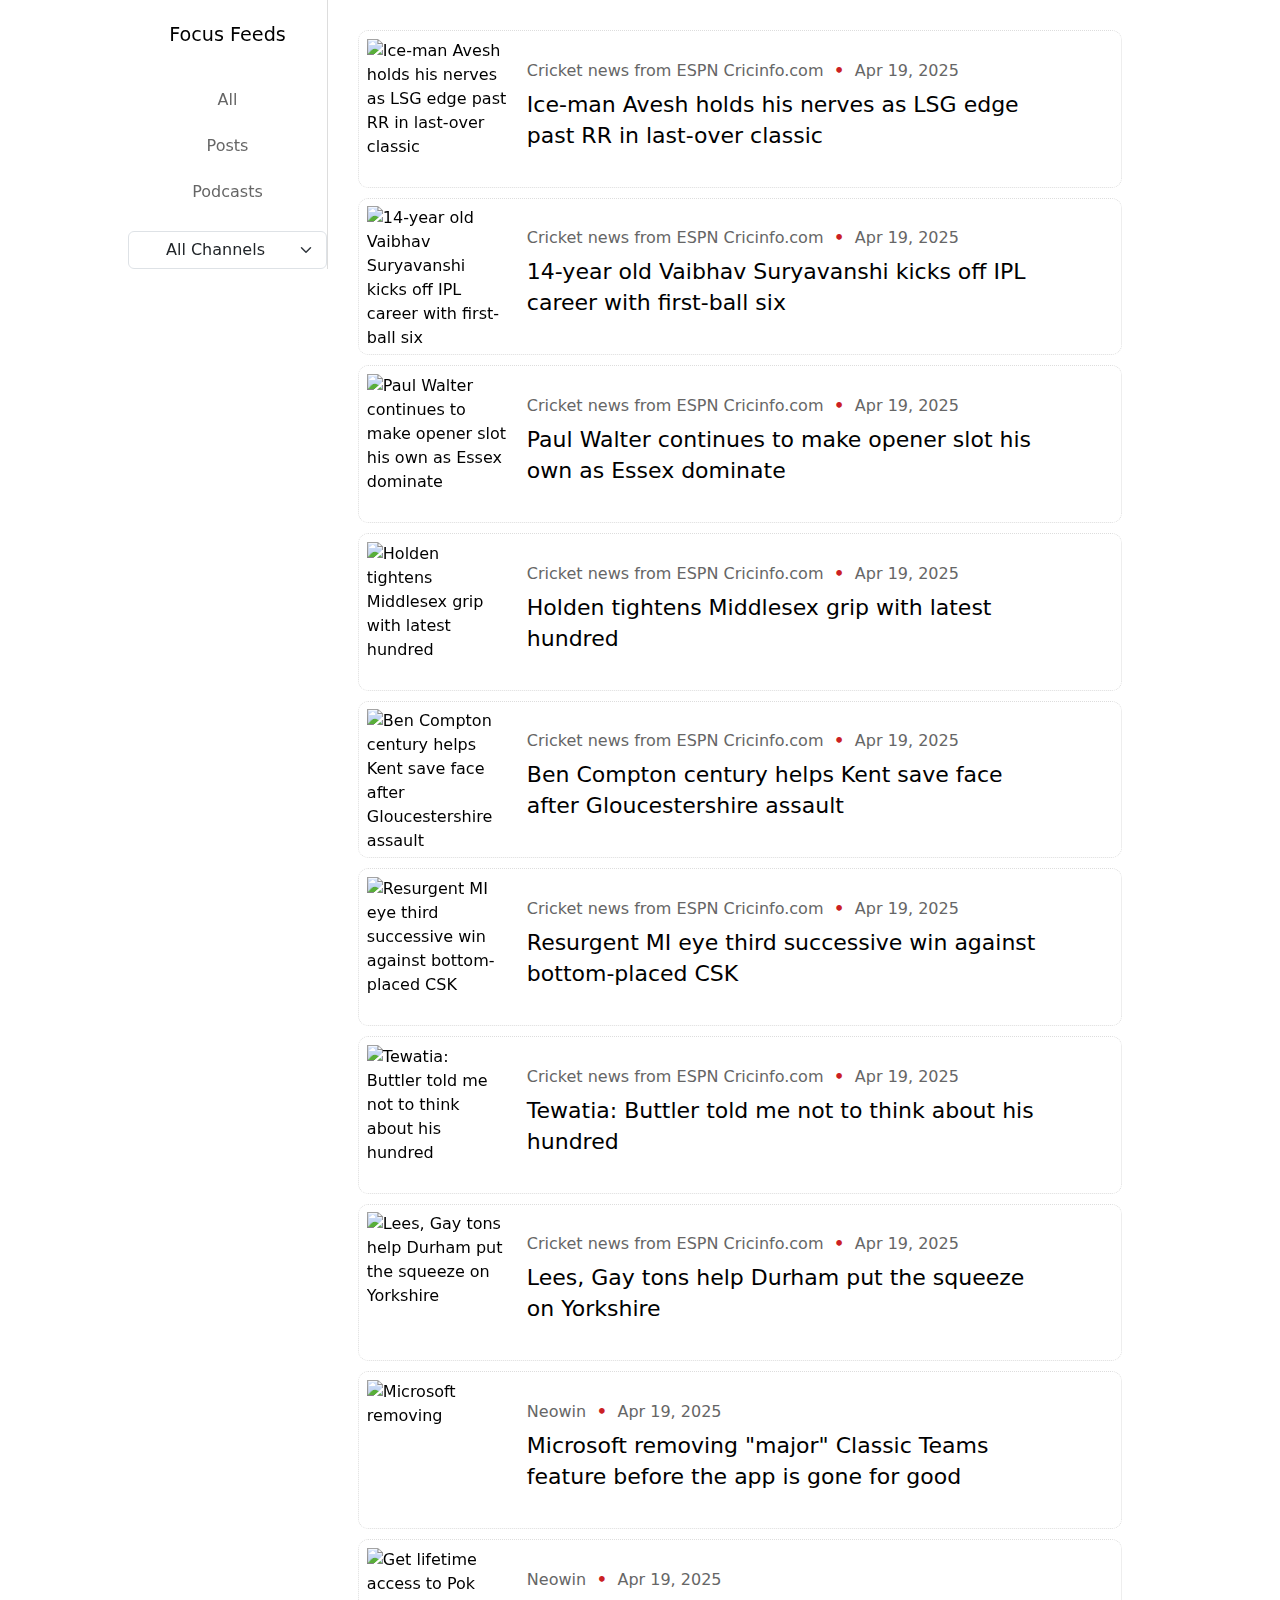
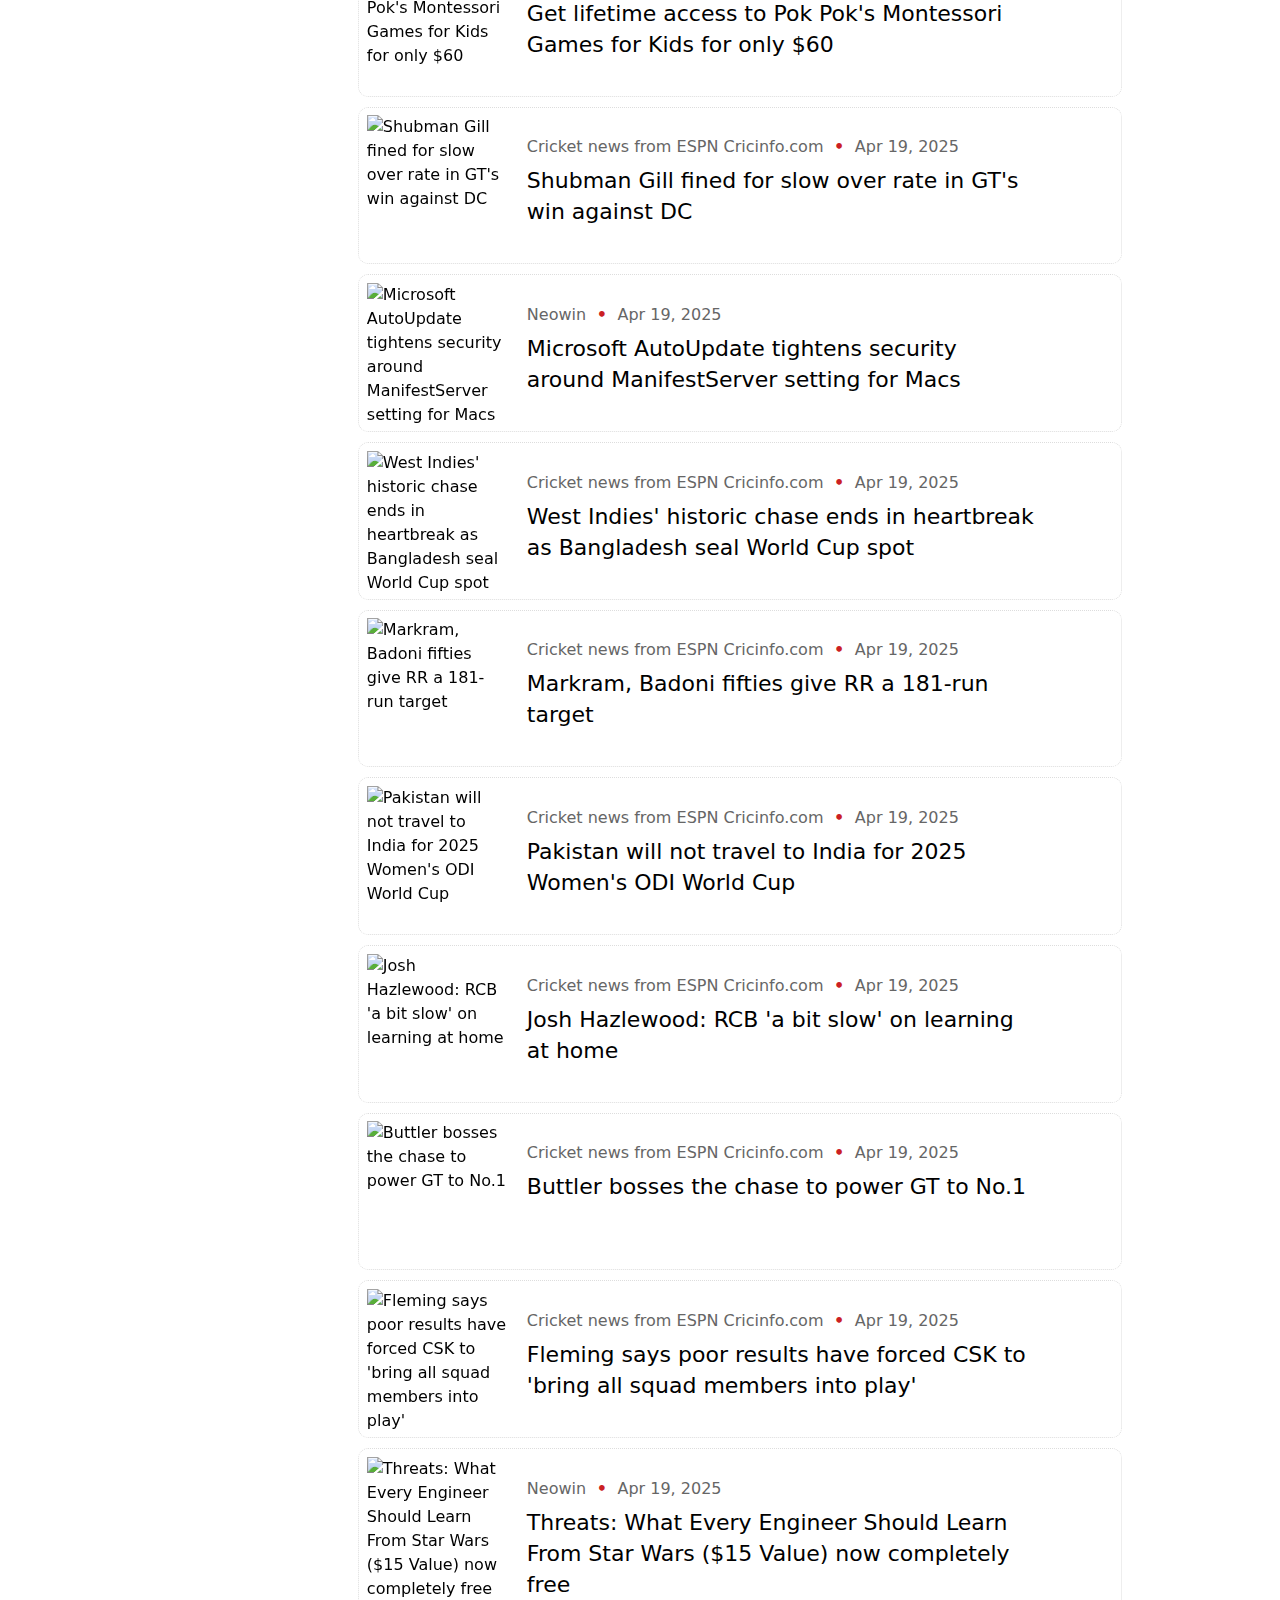
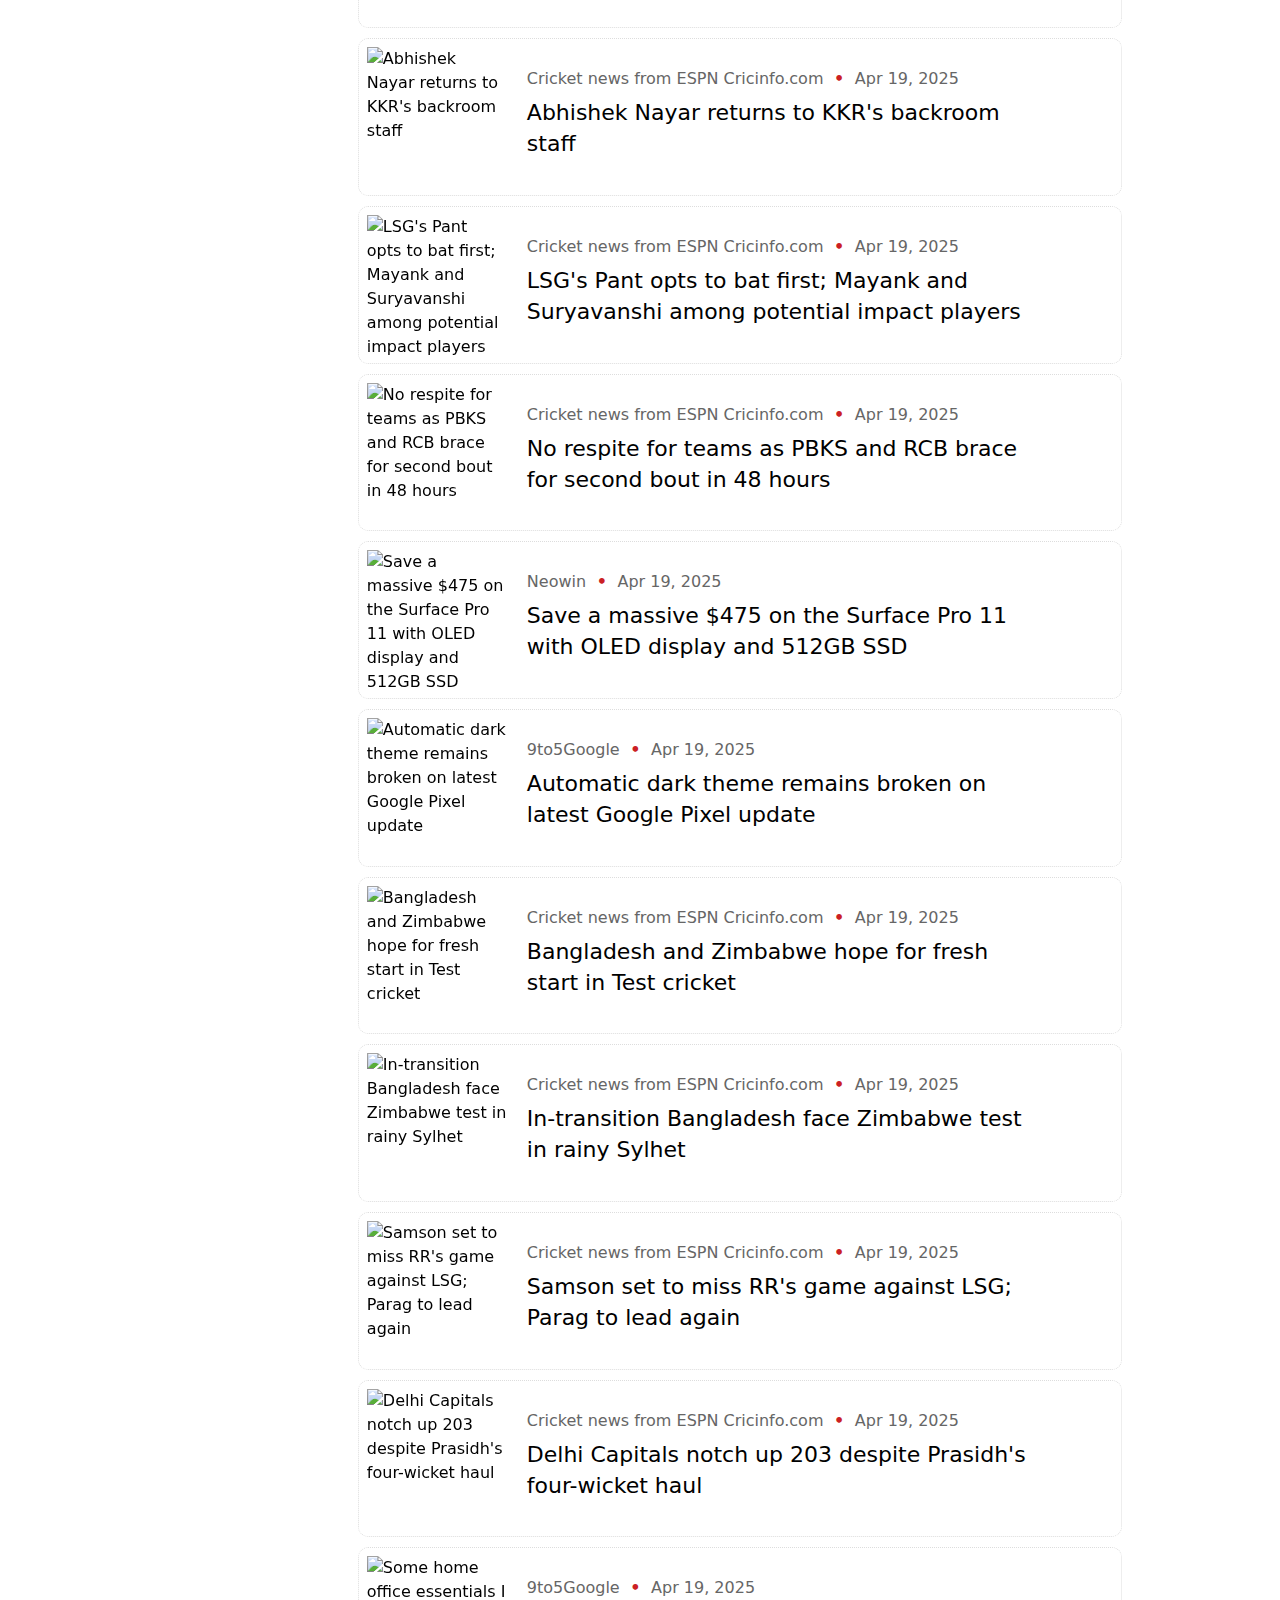
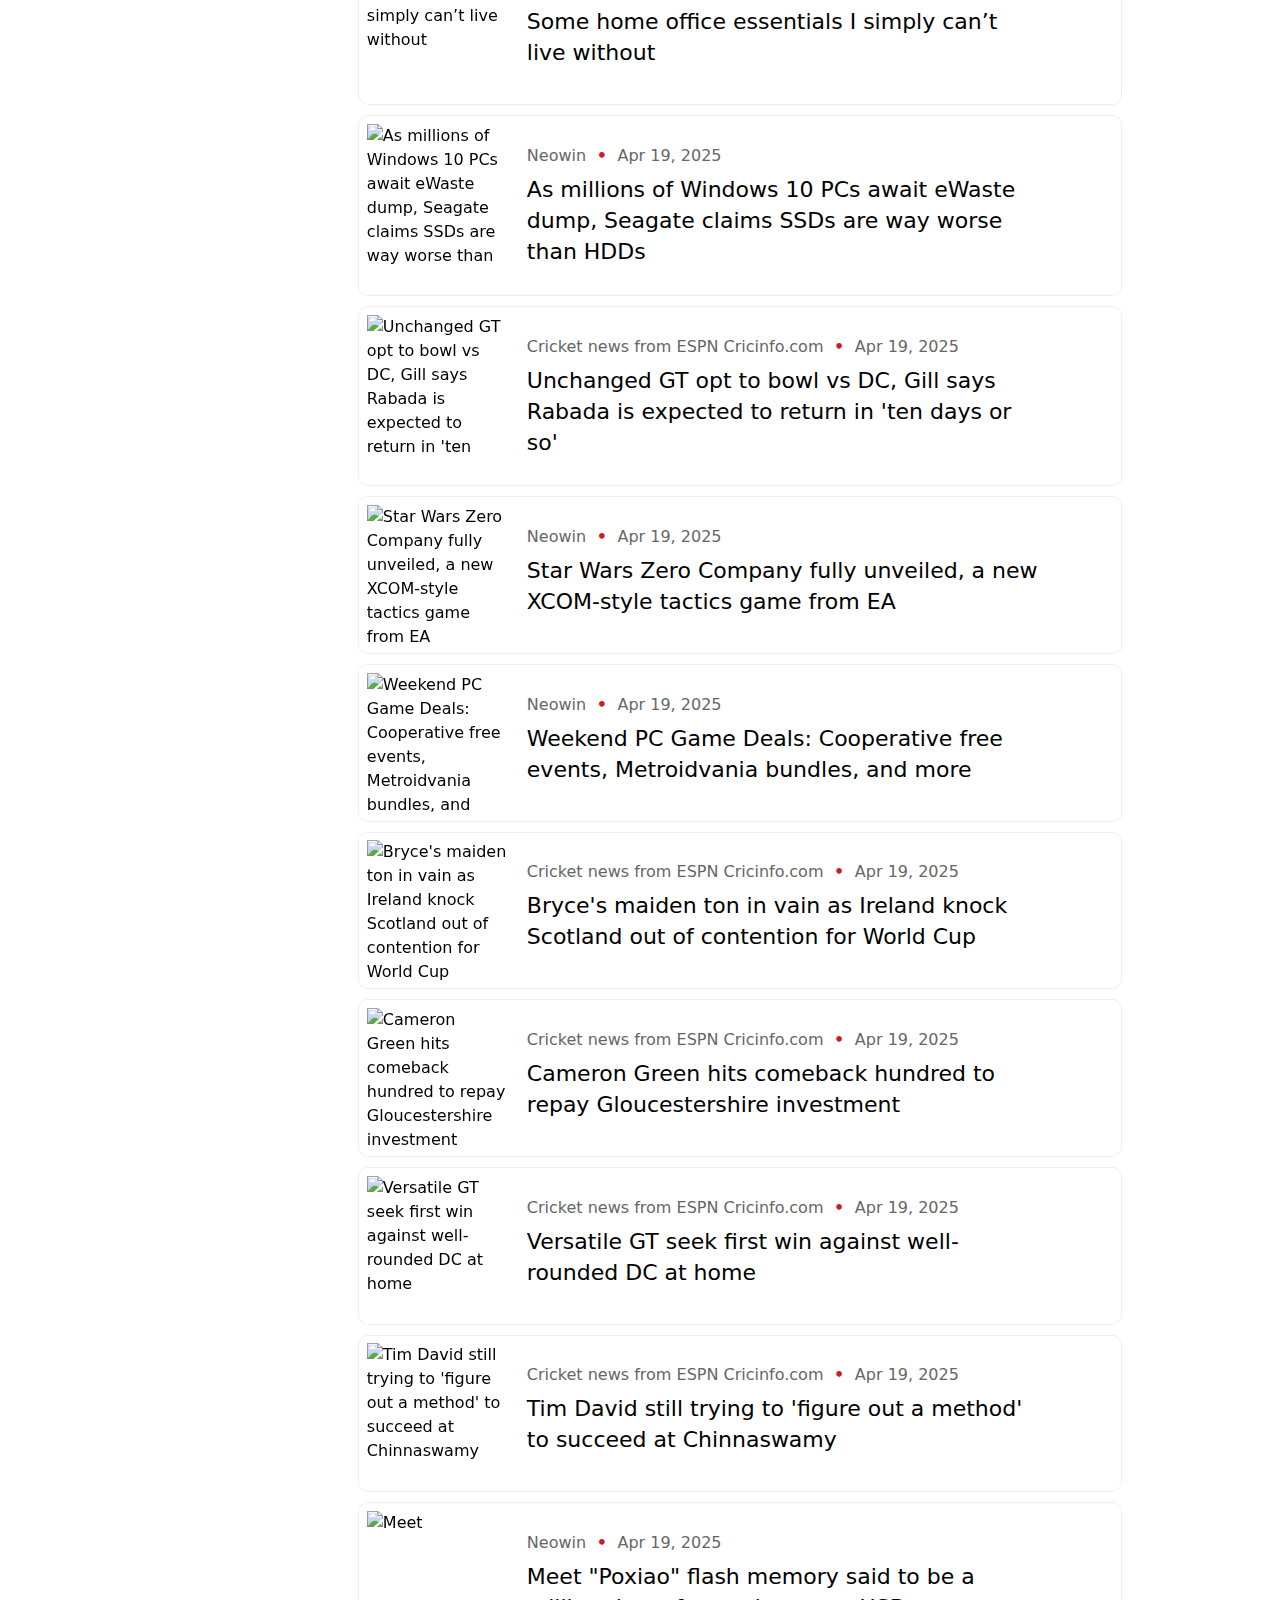
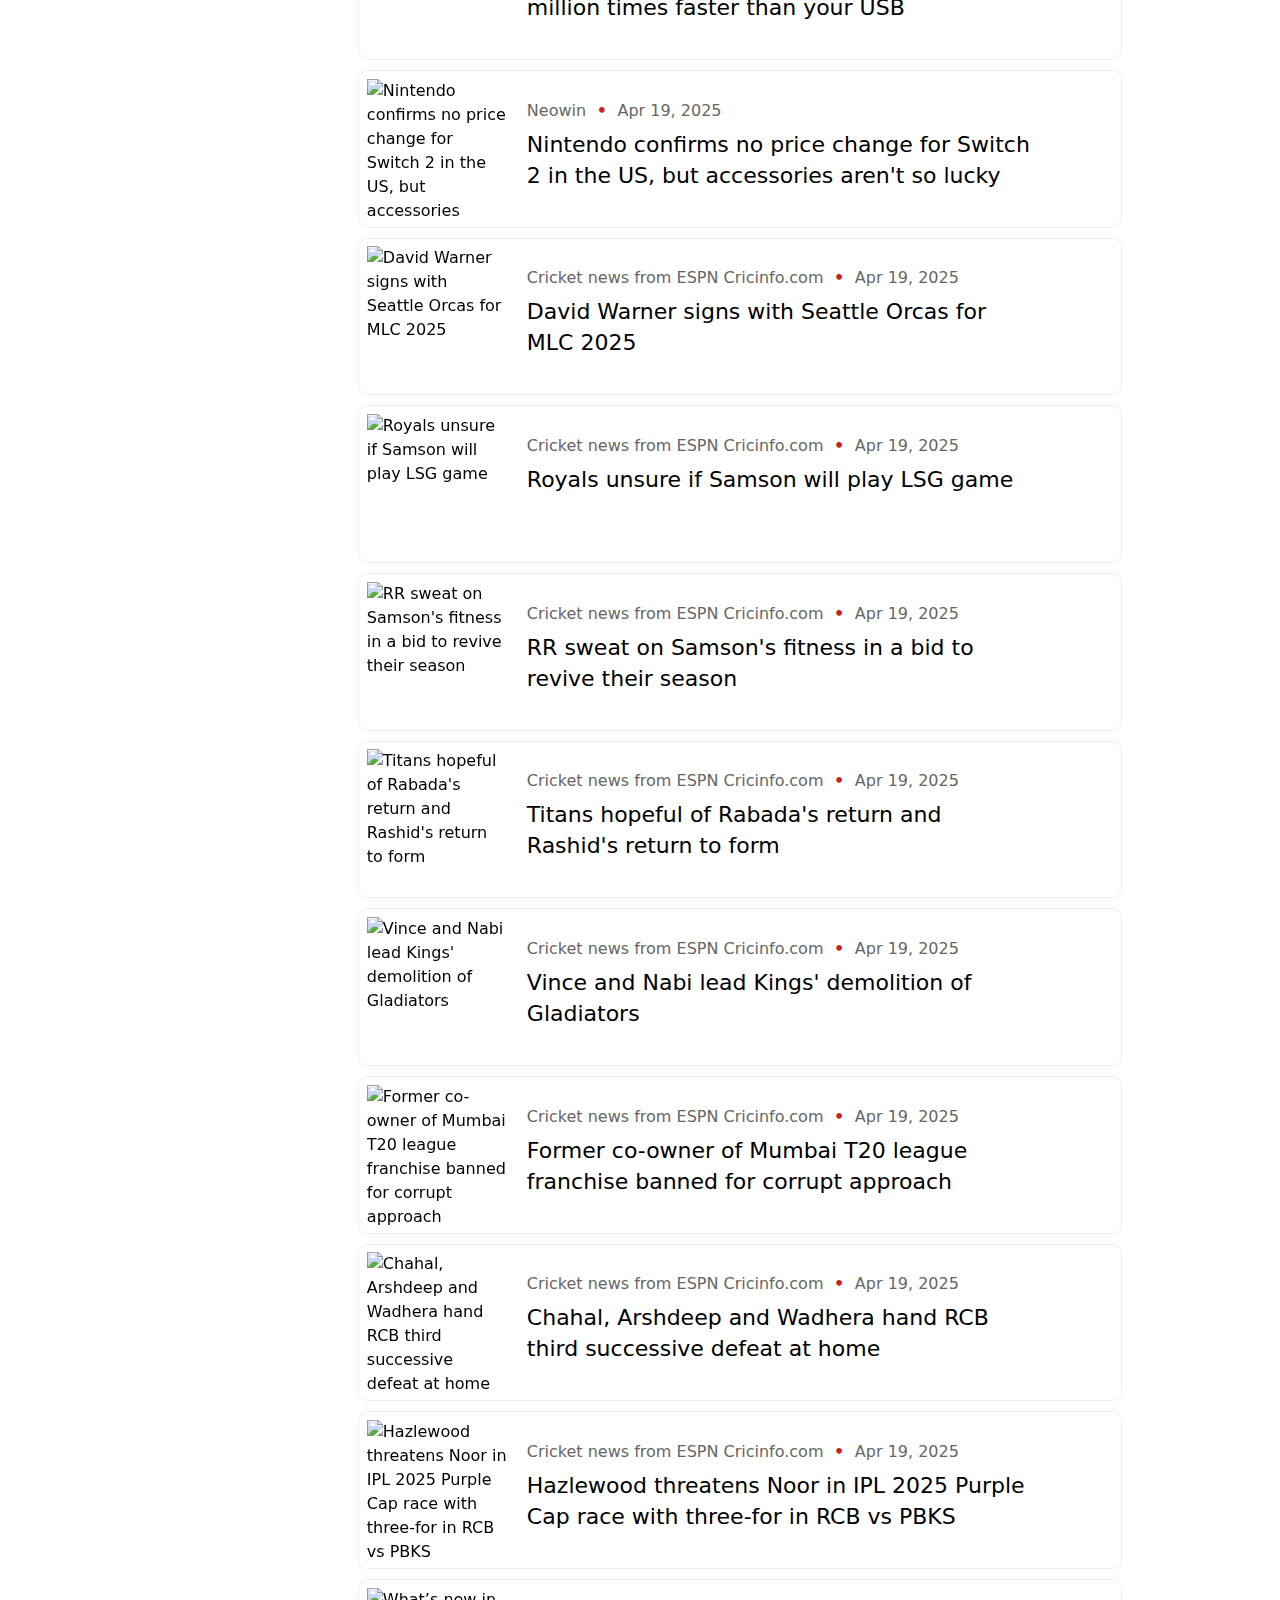
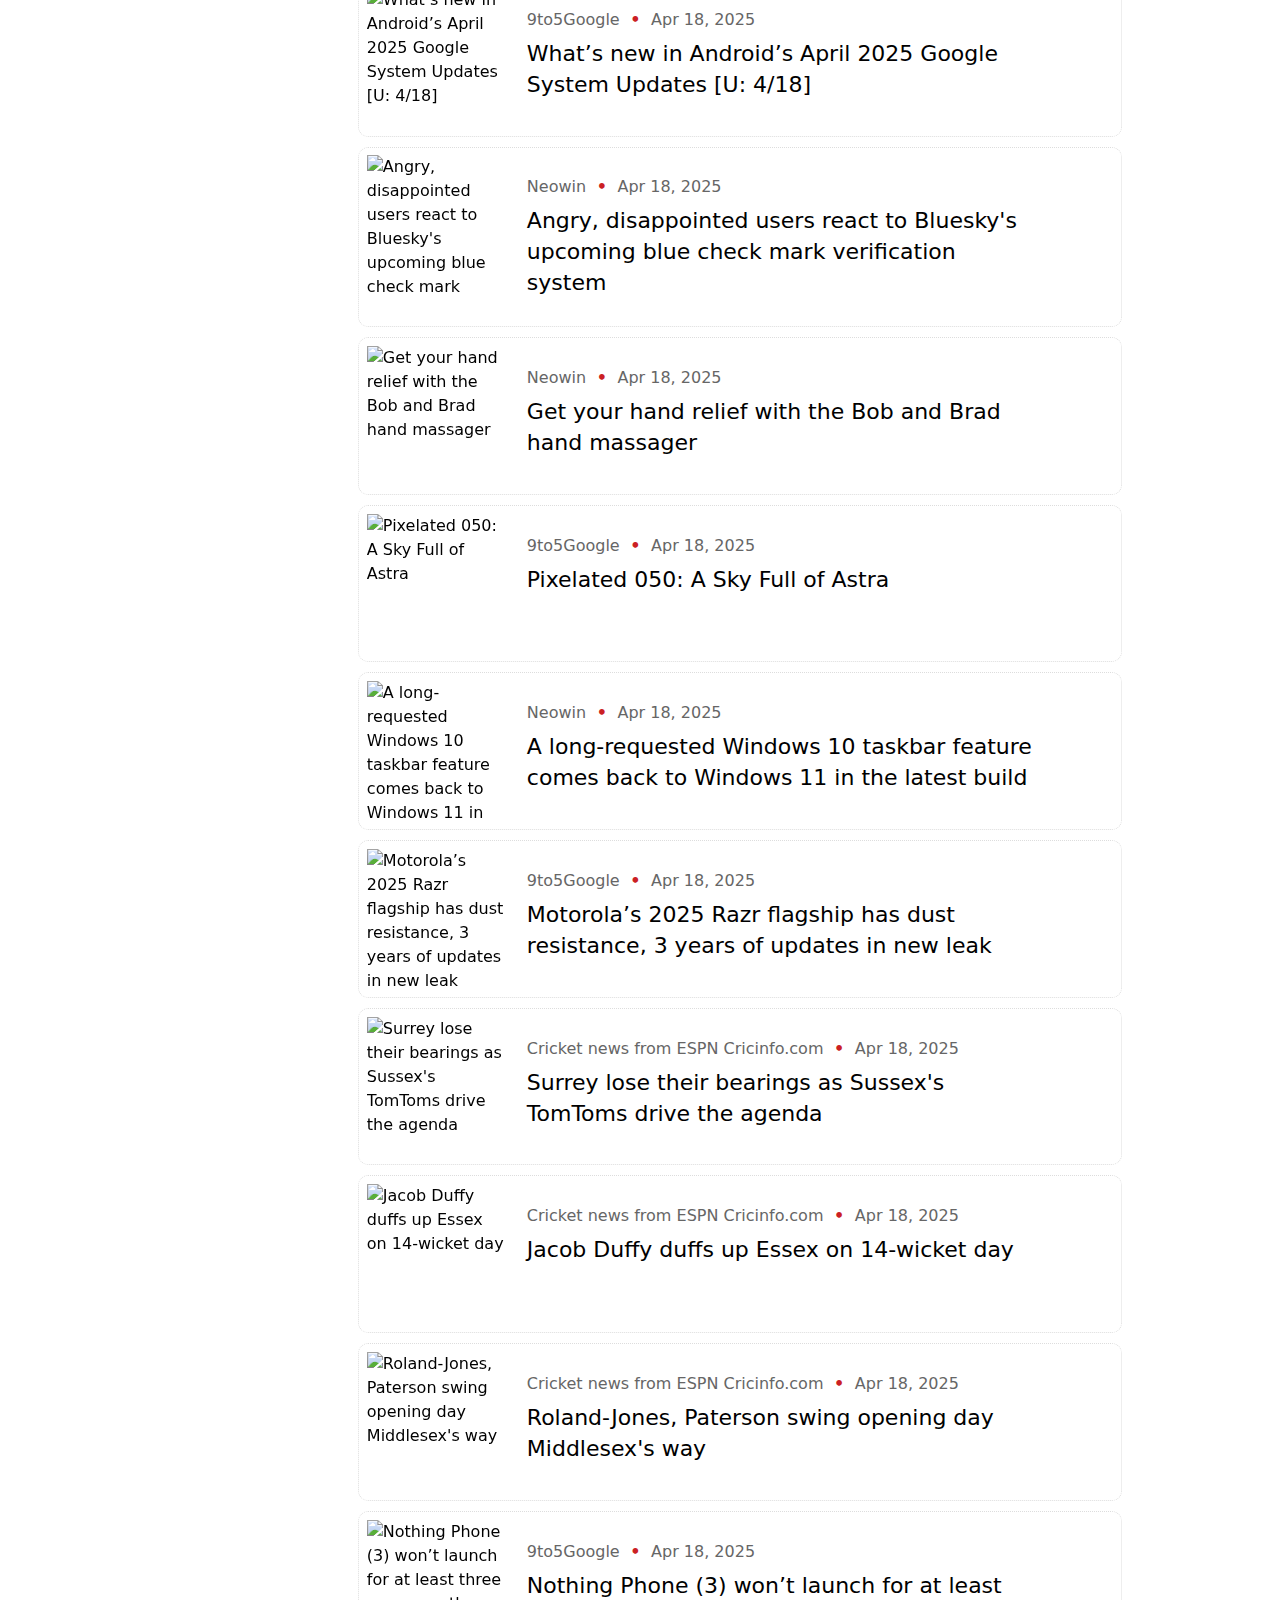
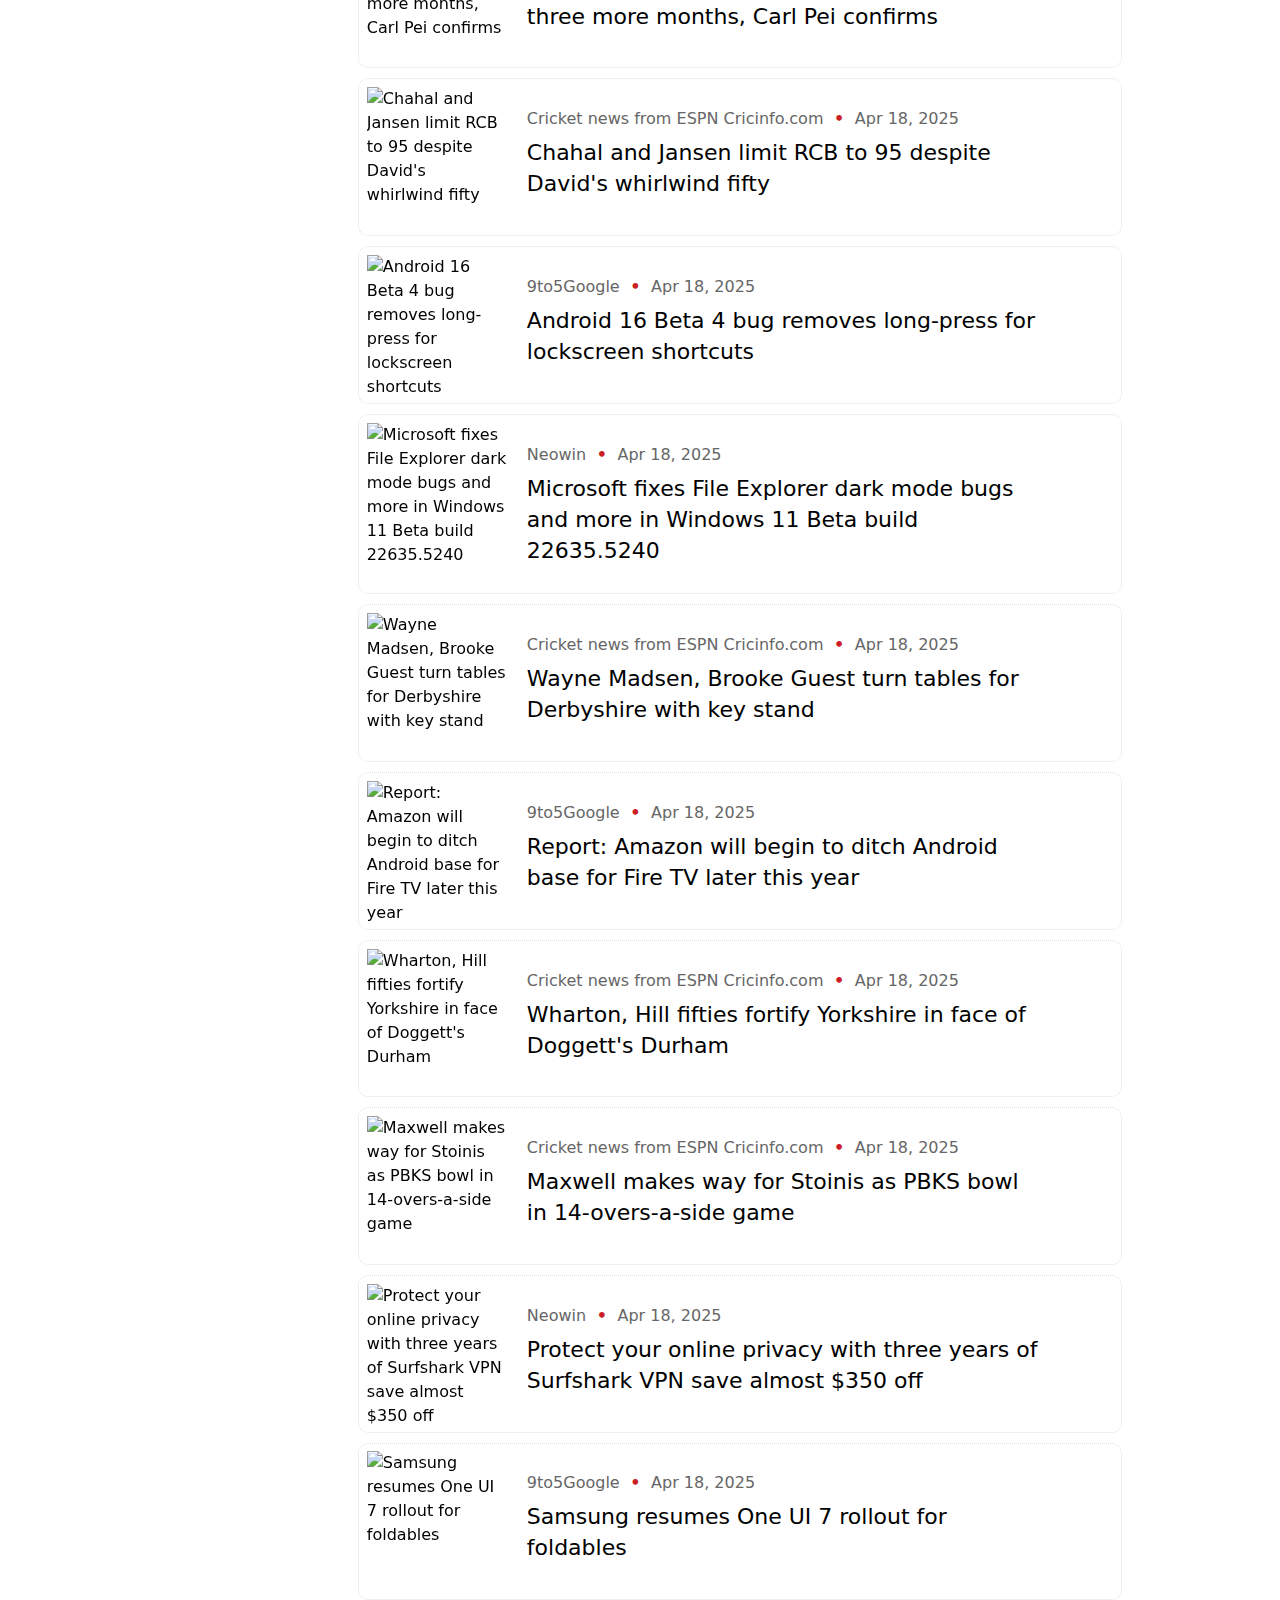
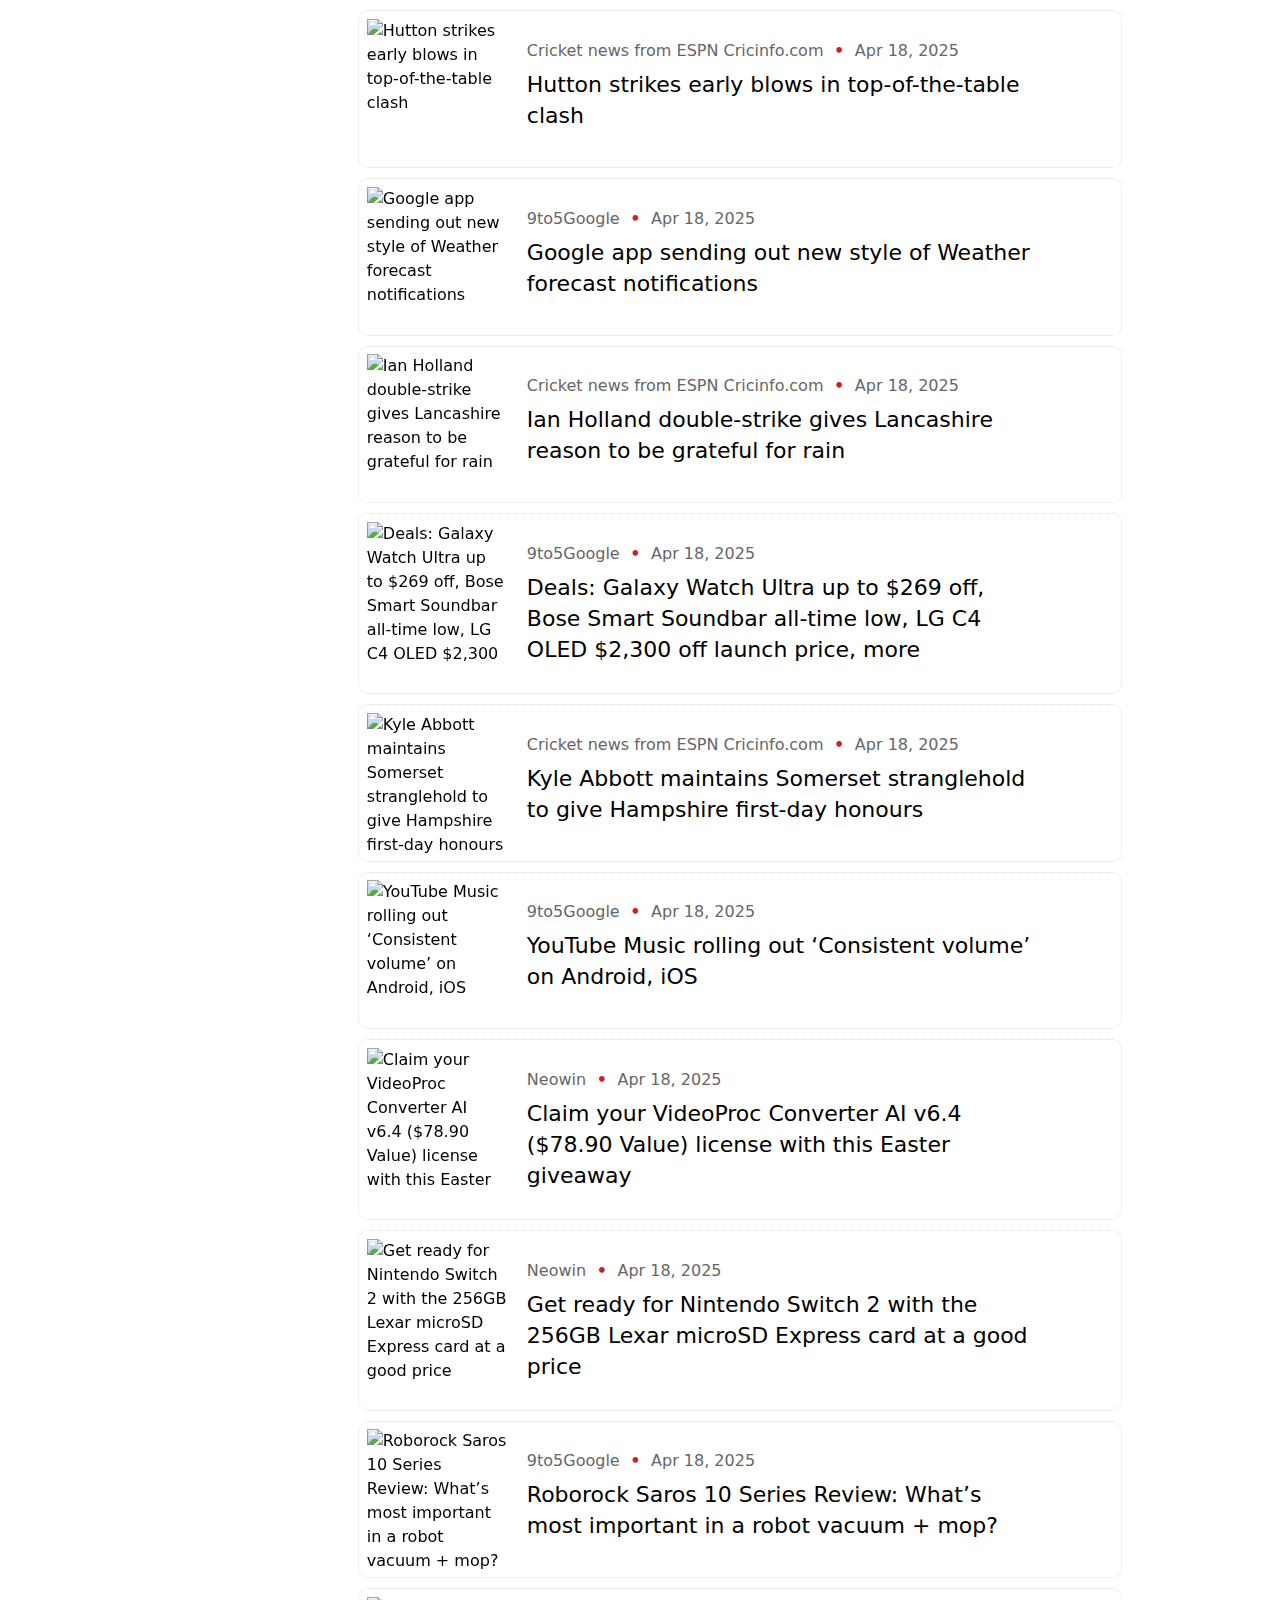
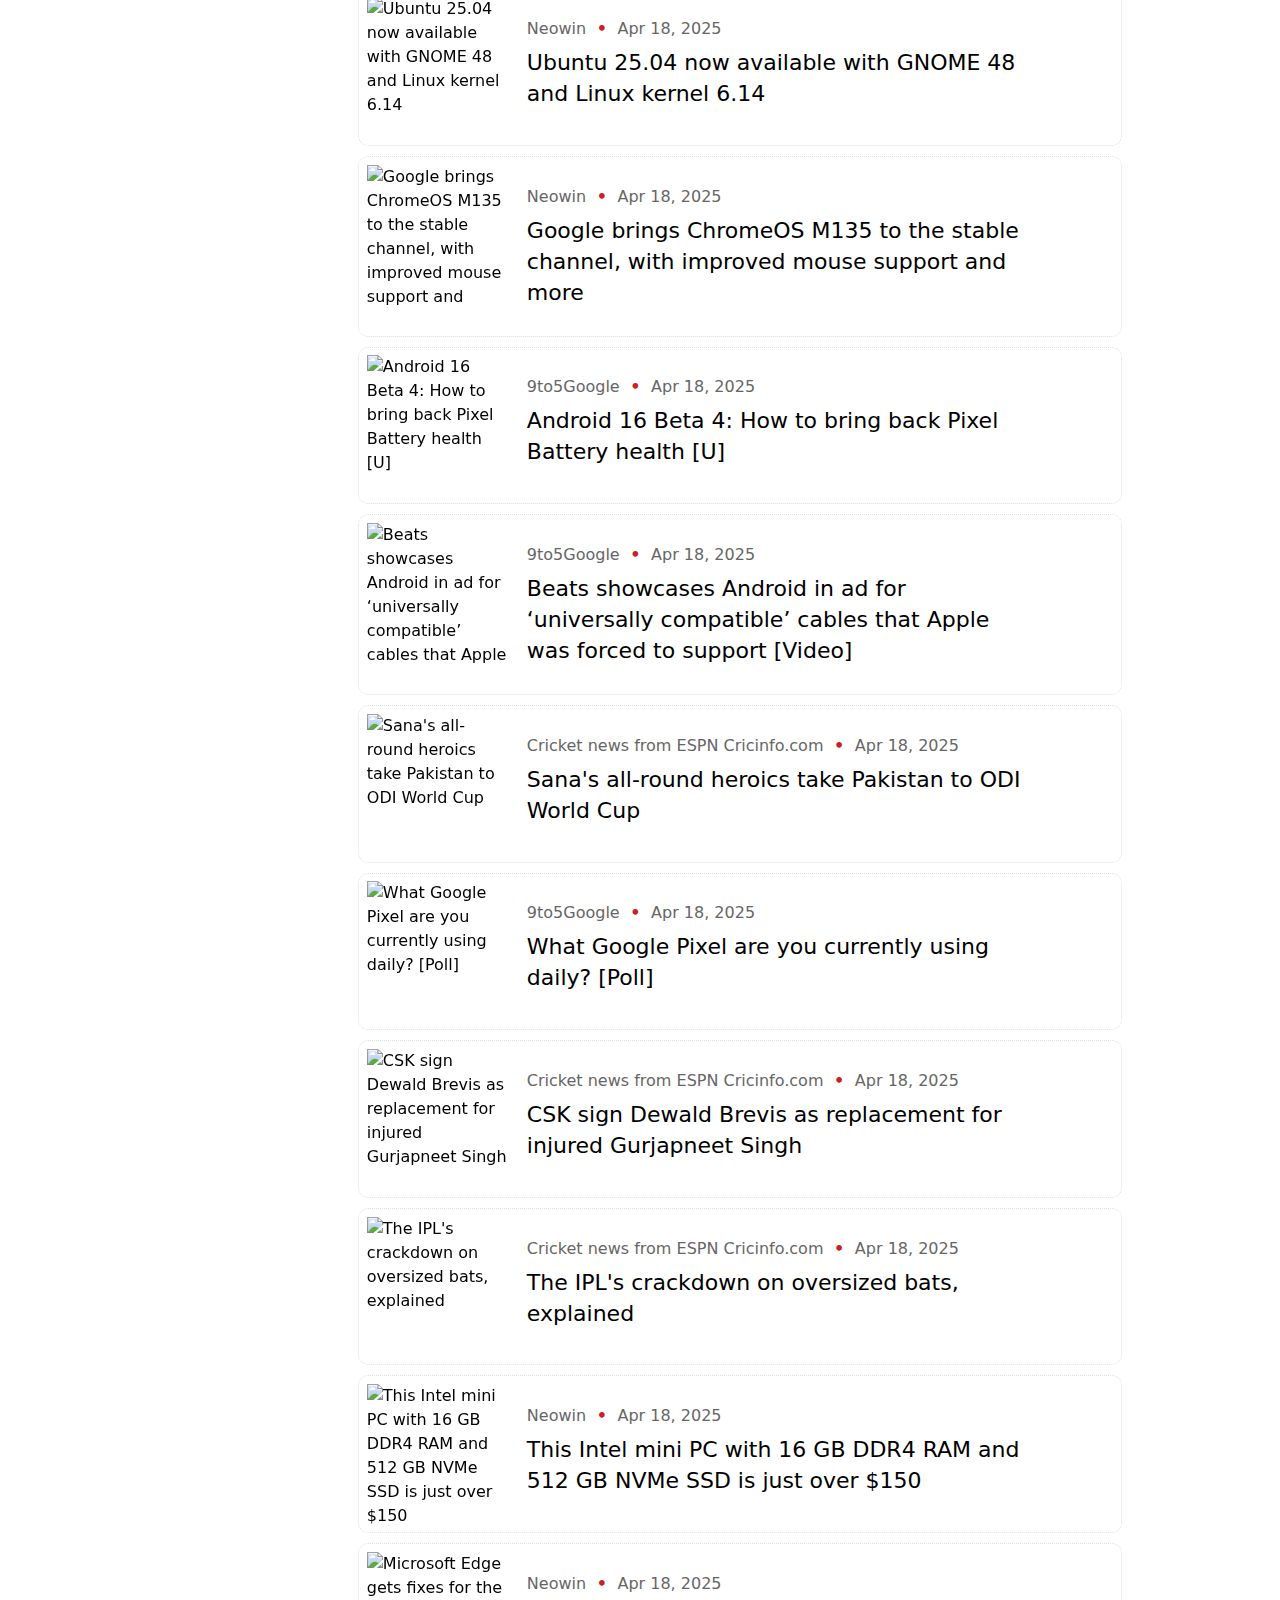
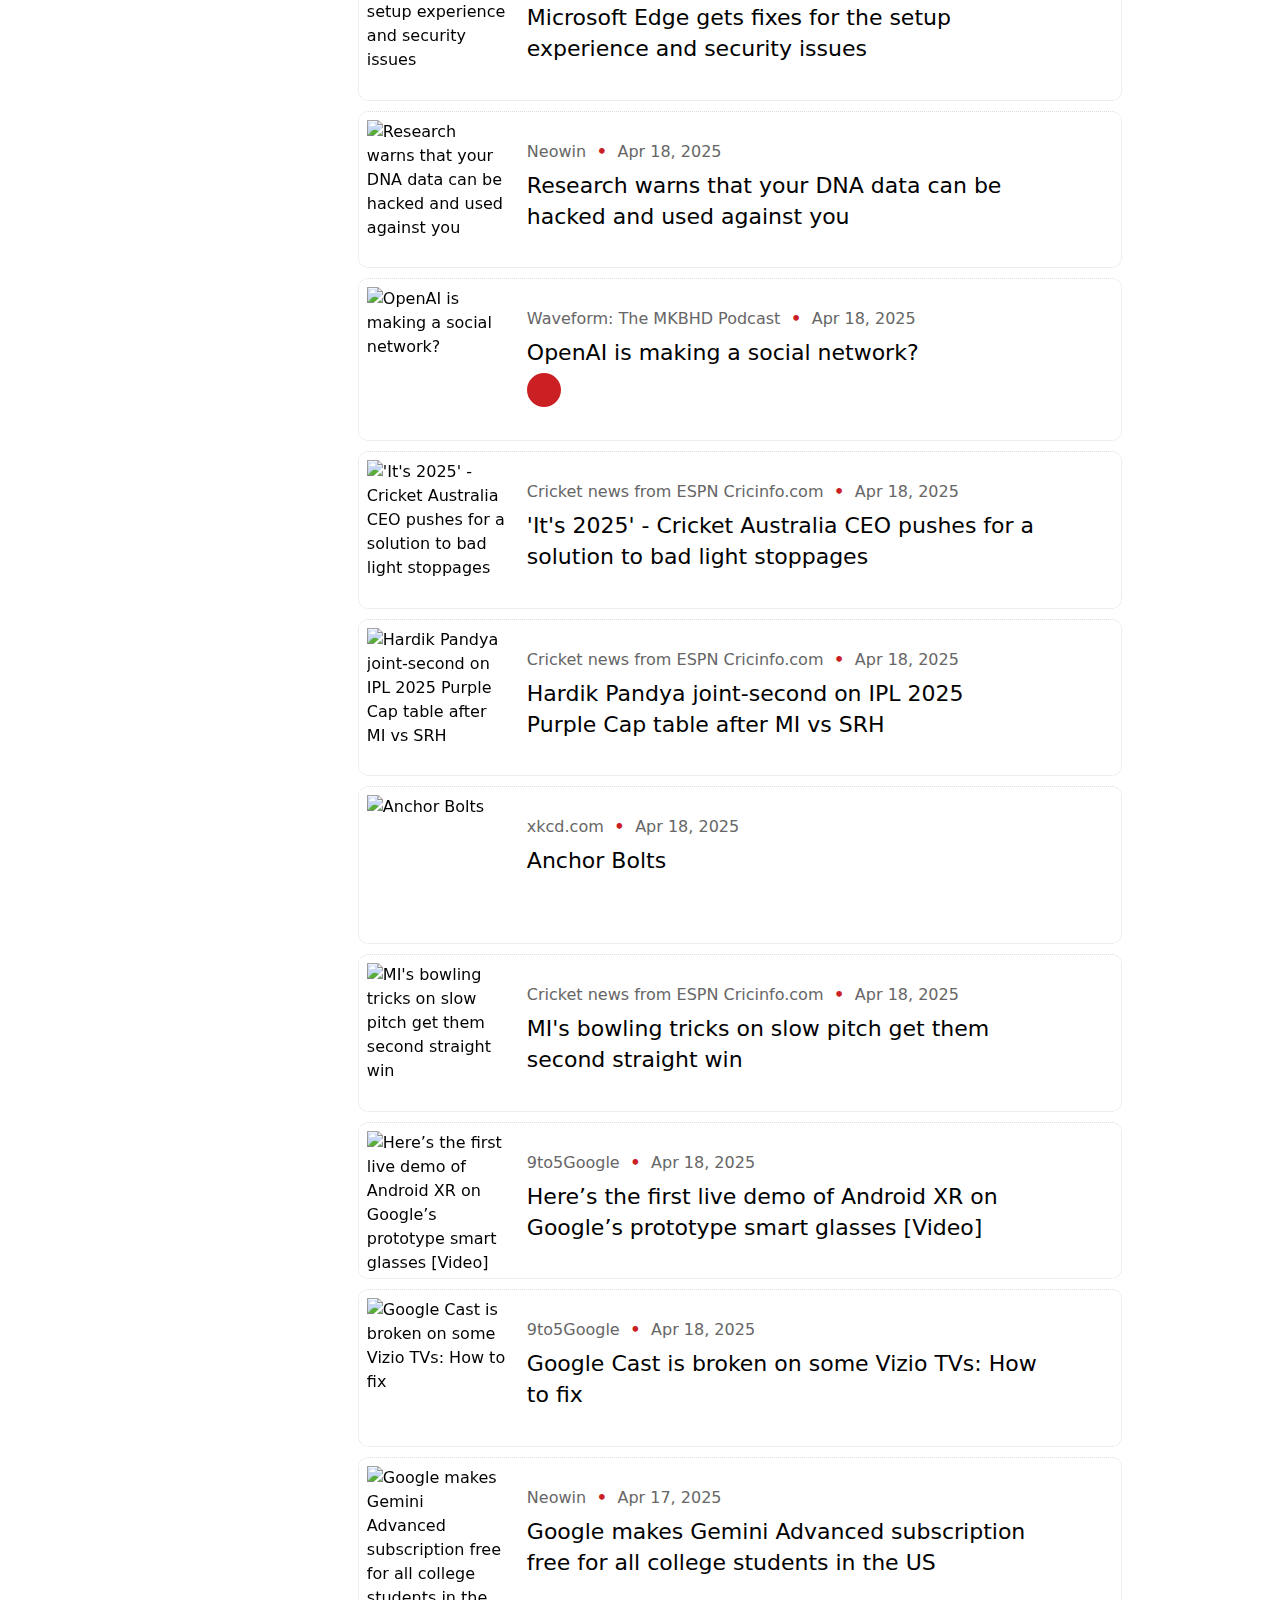
==== commit e2e07081: "Updating the repository" ====
--- a/public/index.html
+++ b/public/index.html
@@ -77,7 +77,43 @@
 <div id="wrap">
     <button id="loadMore" style="display: none;" class="btn btn-secondary settings">Load Last 7 Days</button>
 
-<div class="post" data-channel="Cricket news from ESPN Cricinfo.com" data-ts="1745078976" data-audio="0"><div class="leftpan"><img src="https://i.imgci.com/espncricinfo/espncinew.png" alt="West Indies' historic chase ends in heartbreak as Bangladesh seal World Cup spot"/ ></div><div class="rightpan"><div class="feedname"><span class="channel">Cricket news from ESPN Cricinfo.com</span> &bull; <span class="date">Apr 19, 2025</span></div>
+<div class="post" data-channel="Cricket news from ESPN Cricinfo.com" data-ts="1745086216" data-audio="0"><div class="leftpan"><img src="https://i.imgci.com/espncricinfo/espncinew.png" alt="Ice-man Avesh holds his nerves as LSG edge past RR in last-over classic"/ ></div><div class="rightpan"><div class="feedname"><span class="channel">Cricket news from ESPN Cricinfo.com</span> &bull; <span class="date">Apr 19, 2025</span></div>
+<h2><a href="https://www.espncricinfo.com/ci/content/story/1482131.html?ex_cid=OTC-RSS" target="_blank">Ice-man Avesh holds his nerves as LSG edge past RR in last-over classic</a></h2>
+</div></div>
+<div class="post" data-channel="Cricket news from ESPN Cricinfo.com" data-ts="1745086046" data-audio="0"><div class="leftpan"><img src="https://i.imgci.com/espncricinfo/espncinew.png" alt="14-year old Vaibhav Suryavanshi kicks off IPL career with first-ball six"/ ></div><div class="rightpan"><div class="feedname"><span class="channel">Cricket news from ESPN Cricinfo.com</span> &bull; <span class="date">Apr 19, 2025</span></div>
+<h2><a href="https://www.espncricinfo.com/ci/content/story/1482123.html?ex_cid=OTC-RSS" target="_blank">14-year old Vaibhav Suryavanshi kicks off IPL career with first-ball six</a></h2>
+</div></div>
+<div class="post" data-channel="Cricket news from ESPN Cricinfo.com" data-ts="1745086008" data-audio="0"><div class="leftpan"><img src="https://i.imgci.com/espncricinfo/espncinew.png" alt="Paul Walter continues to make opener slot his own as Essex dominate "/ ></div><div class="rightpan"><div class="feedname"><span class="channel">Cricket news from ESPN Cricinfo.com</span> &bull; <span class="date">Apr 19, 2025</span></div>
+<h2><a href="https://www.espncricinfo.com/ci/content/story/1481956.html?ex_cid=OTC-RSS" target="_blank">Paul Walter continues to make opener slot his own as Essex dominate </a></h2>
+</div></div>
+<div class="post" data-channel="Cricket news from ESPN Cricinfo.com" data-ts="1745085784" data-audio="0"><div class="leftpan"><img src="https://i.imgci.com/espncricinfo/espncinew.png" alt="Holden tightens Middlesex grip with latest hundred"/ ></div><div class="rightpan"><div class="feedname"><span class="channel">Cricket news from ESPN Cricinfo.com</span> &bull; <span class="date">Apr 19, 2025</span></div>
+<h2><a href="https://www.espncricinfo.com/ci/content/story/1481971.html?ex_cid=OTC-RSS" target="_blank">Holden tightens Middlesex grip with latest hundred</a></h2>
+</div></div>
+<div class="post" data-channel="Cricket news from ESPN Cricinfo.com" data-ts="1745085381" data-audio="0"><div class="leftpan"><img src="https://i.imgci.com/espncricinfo/espncinew.png" alt="Ben Compton century helps Kent save face after Gloucestershire assault"/ ></div><div class="rightpan"><div class="feedname"><span class="channel">Cricket news from ESPN Cricinfo.com</span> &bull; <span class="date">Apr 19, 2025</span></div>
+<h2><a href="https://www.espncricinfo.com/ci/content/story/1481975.html?ex_cid=OTC-RSS" target="_blank">Ben Compton century helps Kent save face after Gloucestershire assault</a></h2>
+</div></div>
+<div class="post" data-channel="Cricket news from ESPN Cricinfo.com" data-ts="1745084865" data-audio="0"><div class="leftpan"><img src="https://i.imgci.com/espncricinfo/espncinew.png" alt="Resurgent MI eye third successive win against bottom-placed CSK"/ ></div><div class="rightpan"><div class="feedname"><span class="channel">Cricket news from ESPN Cricinfo.com</span> &bull; <span class="date">Apr 19, 2025</span></div>
+<h2><a href="https://www.espncricinfo.com/ci/content/story/1482113.html?ex_cid=OTC-RSS" target="_blank">Resurgent MI eye third successive win against bottom-placed CSK</a></h2>
+</div></div>
+<div class="post" data-channel="Cricket news from ESPN Cricinfo.com" data-ts="1745083722" data-audio="0"><div class="leftpan"><img src="https://i.imgci.com/espncricinfo/espncinew.png" alt="Tewatia: Buttler told me not to think about his hundred"/ ></div><div class="rightpan"><div class="feedname"><span class="channel">Cricket news from ESPN Cricinfo.com</span> &bull; <span class="date">Apr 19, 2025</span></div>
+<h2><a href="https://www.espncricinfo.com/ci/content/story/1482114.html?ex_cid=OTC-RSS" target="_blank">Tewatia: Buttler told me not to think about his hundred</a></h2>
+</div></div>
+<div class="post" data-channel="Cricket news from ESPN Cricinfo.com" data-ts="1745083720" data-audio="0"><div class="leftpan"><img src="https://i.imgci.com/espncricinfo/espncinew.png" alt="Lees, Gay tons help Durham put the squeeze on Yorkshire"/ ></div><div class="rightpan"><div class="feedname"><span class="channel">Cricket news from ESPN Cricinfo.com</span> &bull; <span class="date">Apr 19, 2025</span></div>
+<h2><a href="https://www.espncricinfo.com/ci/content/story/1481954.html?ex_cid=OTC-RSS" target="_blank">Lees, Gay tons help Durham put the squeeze on Yorkshire</a></h2>
+</div></div>
+<div class="post" data-channel="Neowin" data-ts="1745083442" data-audio="0"><div class="leftpan"><img src="https://cdn.neowin.com/news/images/uploaded/2024/04/1714038474_teams-client-unsupported-cannot-upgrade_story.jpg" alt="Microsoft removing "major" Classic Teams feature before the app is gone for good"/ ></div><div class="rightpan"><div class="feedname"><span class="channel">Neowin</span> &bull; <span class="date">Apr 19, 2025</span></div>
+<h2><a href="https://www.neowin.net/news/microsoft-removing-major-classic-teams-feature-before-the-app-is-gone-for-good/" target="_blank">Microsoft removing "major" Classic Teams feature before the app is gone for good</a></h2>
+</div></div>
+<div class="post" data-channel="Neowin" data-ts="1745082002" data-audio="0"><div class="leftpan"><img src="https://cdn.neowin.com/news/images/uploaded/2025/04/1744798491_product_345456_product_shots1_story.jpg" alt="Get lifetime access to Pok Pok's Montessori Games for Kids for only $60"/ ></div><div class="rightpan"><div class="feedname"><span class="channel">Neowin</span> &bull; <span class="date">Apr 19, 2025</span></div>
+<h2><a href="https://www.neowin.net/deals/get-lifetime-access-to-pok-poks-montessori-games-for-kids-for-only-60/" target="_blank">Get lifetime access to Pok Pok's Montessori Games for Kids for only $60</a></h2>
+</div></div>
+<div class="post" data-channel="Cricket news from ESPN Cricinfo.com" data-ts="1745081063" data-audio="0"><div class="leftpan"><img src="https://i.imgci.com/espncricinfo/espncinew.png" alt="Shubman Gill fined for slow over rate in GT's win against DC"/ ></div><div class="rightpan"><div class="feedname"><span class="channel">Cricket news from ESPN Cricinfo.com</span> &bull; <span class="date">Apr 19, 2025</span></div>
+<h2><a href="https://www.espncricinfo.com/ci/content/story/1482115.html?ex_cid=OTC-RSS" target="_blank">Shubman Gill fined for slow over rate in GT's win against DC</a></h2>
+</div></div>
+<div class="post" data-channel="Neowin" data-ts="1745079721" data-audio="0"><div class="leftpan"><img src="https://cdn.neowin.com/news/images/uploaded/2023/07/1688371330_windows_11_bloom_apple_story.jpg" alt="Microsoft AutoUpdate tightens security around ManifestServer setting for Macs"/ ></div><div class="rightpan"><div class="feedname"><span class="channel">Neowin</span> &bull; <span class="date">Apr 19, 2025</span></div>
+<h2><a href="https://www.neowin.net/news/microsoft-autoupdate-tightens-security-around-manifestserver-setting-for-macs/" target="_blank">Microsoft AutoUpdate tightens security around ManifestServer setting for Macs</a></h2>
+</div></div>
+<div class="post" data-channel="Cricket news from ESPN Cricinfo.com" data-ts="1745079315" data-audio="0"><div class="leftpan"><img src="https://i.imgci.com/espncricinfo/espncinew.png" alt="West Indies' historic chase ends in heartbreak as Bangladesh seal World Cup spot"/ ></div><div class="rightpan"><div class="feedname"><span class="channel">Cricket news from ESPN Cricinfo.com</span> &bull; <span class="date">Apr 19, 2025</span></div>
 <h2><a href="https://www.espncricinfo.com/ci/content/story/1482079.html?ex_cid=OTC-RSS" target="_blank">West Indies' historic chase ends in heartbreak as Bangladesh seal World Cup spot</a></h2>
 </div></div>
 <div class="post" data-channel="Cricket news from ESPN Cricinfo.com" data-ts="1745078899" data-audio="0"><div class="leftpan"><img src="https://i.imgci.com/espncricinfo/espncinew.png" alt="Markram, Badoni fifties give RR a 181-run target"/ ></div><div class="rightpan"><div class="feedname"><span class="channel">Cricket news from ESPN Cricinfo.com</span> &bull; <span class="date">Apr 19, 2025</span></div>
@@ -432,9 +468,6 @@
 <div class="post" data-channel="Cricket news from ESPN Cricinfo.com" data-ts="1744876100" data-audio="0"><div class="leftpan"><img src="https://i.imgci.com/espncricinfo/espncinew.png" alt="Samson on Starc: 'One of the best guys around in the world'"/ ></div><div class="rightpan"><div class="feedname"><span class="channel">Cricket news from ESPN Cricinfo.com</span> &bull; <span class="date">Apr 17, 2025</span></div>
 <h2><a href="https://www.espncricinfo.com/ci/content/story/1481609.html?ex_cid=OTC-RSS" target="_blank">Samson on Starc: 'One of the best guys around in the world'</a></h2>
 </div></div>
-<div class="post" data-channel="Neowin" data-ts="1744876081" data-audio="0"><div class="leftpan"><img src="https://cdn.neowin.com/news/images/uploaded/2024/07/1721301611_apple_intelligence_story.jpg" alt="Meta blocks Apple Intelligence across all of its iOS apps "/ ></div><div class="rightpan"><div class="feedname"><span class="channel">Neowin</span> &bull; <span class="date">Apr 17, 2025</span></div>
-<h2><a href="https://www.neowin.net/news/meta-blocks-apple-intelligence-across-all-of-its-ios-apps/" target="_blank">Meta blocks Apple Intelligence across all of its iOS apps </a></h2>
-</div></div>
 <div class="post" data-channel="Cricket news from ESPN Cricinfo.com" data-ts="1744874310" data-audio="0"><div class="leftpan"><img src="https://i.imgci.com/espncricinfo/espncinew.png" alt="Nortje's bat fails on-field gauge test in KKR's loss to Punjab Kings"/ ></div><div class="rightpan"><div class="feedname"><span class="channel">Cricket news from ESPN Cricinfo.com</span> &bull; <span class="date">Apr 17, 2025</span></div>
 <h2><a href="https://www.espncricinfo.com/ci/content/story/1481457.html?ex_cid=OTC-RSS" target="_blank">Nortje's bat fails on-field gauge test in KKR's loss to Punjab Kings</a></h2>
 </div></div>
@@ -443,12 +476,6 @@
 </div></div>
 <div class="post" data-channel="Cricket news from ESPN Cricinfo.com" data-ts="1744874193" data-audio="0"><div class="leftpan"><img src="https://i.imgci.com/espncricinfo/espncinew.png" alt="Farhan and Holder make it three in three for Islamabad United"/ ></div><div class="rightpan"><div class="feedname"><span class="channel">Cricket news from ESPN Cricinfo.com</span> &bull; <span class="date">Apr 17, 2025</span></div>
 <h2><a href="https://www.espncricinfo.com/ci/content/story/1481639.html?ex_cid=OTC-RSS" target="_blank">Farhan and Holder make it three in three for Islamabad United</a></h2>
-</div></div>
-<div class="post" data-channel="Neowin" data-ts="1744874161" data-audio="0"><div class="leftpan"><img src="https://cdn.neowin.com/news/images/uploaded/2024/05/1716439397_apple_logo_dark_story.jpg" alt="Apple fixes two zero-day vulnerabilities used to spy on its customers"/ ></div><div class="rightpan"><div class="feedname"><span class="channel">Neowin</span> &bull; <span class="date">Apr 17, 2025</span></div>
-<h2><a href="https://www.neowin.net/news/apple-fixes-two-zero-day-vulnerabilities-used-to-spy-on-its-customers/" target="_blank">Apple fixes two zero-day vulnerabilities used to spy on its customers</a></h2>
-</div></div>
-<div class="post" data-channel="Neowin" data-ts="1744873201" data-audio="0"><div class="leftpan"><img src="https://cdn.neowin.com/news/images/uploaded/2023/12/1701676555_windwos_11_23h2_red_source_neowin_story.jpg" alt="Microsoft is making Windows 11 23H2, 22H2 less secure than 24H2 by killing a VBS feature"/ ></div><div class="rightpan"><div class="feedname"><span class="channel">Neowin</span> &bull; <span class="date">Apr 17, 2025</span></div>
-<h2><a href="https://www.neowin.net/news/microsoft-is-making-windows-11-23h2-22h2-less-secure-than-24h2-by-killing-a-vbs-feature/" target="_blank">Microsoft is making Windows 11 23H2, 22H2 less secure than 24H2 by killing a VBS feature</a></h2>
 </div></div>
 <div class="post" data-channel="Cricket news from ESPN Cricinfo.com" data-ts="1744869313" data-audio="0"><div class="leftpan"><img src="https://i.imgci.com/espncricinfo/espncinew.png" alt="Kuldeep climbs to No. 2 on IPL 2025 Purple Cap table after DC vs RR"/ ></div><div class="rightpan"><div class="feedname"><span class="channel">Cricket news from ESPN Cricinfo.com</span> &bull; <span class="date">Apr 17, 2025</span></div>
 <h2><a href="https://www.espncricinfo.com/ci/content/story/1481651.html?ex_cid=OTC-RSS" target="_blank">Kuldeep climbs to No. 2 on IPL 2025 Purple Cap table after DC vs RR</a></h2>
@@ -564,41 +591,14 @@
 <div class="post" data-channel="Cricket news from ESPN Cricinfo.com" data-ts="1744707561" data-audio="0"><div class="leftpan"><img src="https://i.imgci.com/espncricinfo/espncinew.png" alt="India to tour Bangladesh for three ODIs and three T20Is in August"/ ></div><div class="rightpan"><div class="feedname"><span class="channel">Cricket news from ESPN Cricinfo.com</span> &bull; <span class="date">Apr 15, 2025</span></div>
 <h2><a href="https://www.espncricinfo.com/ci/content/story/1481343.html?ex_cid=OTC-RSS" target="_blank">India to tour Bangladesh for three ODIs and three T20Is in August</a></h2>
 </div></div>
-<div class="post" data-channel="Cricket news from ESPN Cricinfo.com" data-ts="1744704731" data-audio="0"><div class="leftpan"><img src="https://i.imgci.com/espncricinfo/espncinew.png" alt="The Bishnoi over that Pant left out 'a major point' in LSG's loss to CSK"/ ></div><div class="rightpan"><div class="feedname"><span class="channel">Cricket news from ESPN Cricinfo.com</span> &bull; <span class="date">Apr 15, 2025</span></div>
-<h2><a href="https://www.espncricinfo.com/ci/content/story/1481260.html?ex_cid=OTC-RSS" target="_blank">The Bishnoi over that Pant left out 'a major point' in LSG's loss to CSK</a></h2>
-</div></div>
 <div class="post" data-channel="Cricket news from ESPN Cricinfo.com" data-ts="1744704557" data-audio="0"><div class="leftpan"><img src="https://i.imgci.com/espncricinfo/espncinew.png" alt="Knott plays starring role as Australia A steal last-gasp victory"/ ></div><div class="rightpan"><div class="feedname"><span class="channel">Cricket news from ESPN Cricinfo.com</span> &bull; <span class="date">Apr 15, 2025</span></div>
 <h2><a href="https://www.espncricinfo.com/ci/content/story/1481339.html?ex_cid=OTC-RSS" target="_blank">Knott plays starring role as Australia A steal last-gasp victory</a></h2>
 </div></div>
-<div class="post" data-channel="Cricket news from ESPN Cricinfo.com" data-ts="1744701039" data-audio="0"><div class="leftpan"><img src="https://i.imgci.com/espncricinfo/espncinew.png" alt="Teenager Mhatre replaces Gaikwad at CSK; Smaran replaces Zampa at SRH"/ ></div><div class="rightpan"><div class="feedname"><span class="channel">Cricket news from ESPN Cricinfo.com</span> &bull; <span class="date">Apr 15, 2025</span></div>
-<h2><a href="https://www.espncricinfo.com/ci/content/story/1481190.html?ex_cid=OTC-RSS" target="_blank">Teenager Mhatre replaces Gaikwad at CSK; Smaran replaces Zampa at SRH</a></h2>
-</div></div>
-<div class="post" data-channel="Cricket news from ESPN Cricinfo.com" data-ts="1744700367" data-audio="0"><div class="leftpan"><img src="https://i.imgci.com/espncricinfo/espncinew.png" alt="Farhan's 106 blows Zalmi away for United's second win"/ ></div><div class="rightpan"><div class="feedname"><span class="channel">Cricket news from ESPN Cricinfo.com</span> &bull; <span class="date">Apr 15, 2025</span></div>
-<h2><a href="https://www.espncricinfo.com/ci/content/story/1481259.html?ex_cid=OTC-RSS" target="_blank">Farhan's 106 blows Zalmi away for United's second win</a></h2>
-</div></div>
-<div class="post" data-channel="Cricket news from ESPN Cricinfo.com" data-ts="1744698744" data-audio="0"><div class="leftpan"><img src="https://i.imgci.com/espncricinfo/espncinew.png" alt="Amin, bowlers leave WI's World Cup hopes hanging by a thread"/ ></div><div class="rightpan"><div class="feedname"><span class="channel">Cricket news from ESPN Cricinfo.com</span> &bull; <span class="date">Apr 15, 2025</span></div>
-<h2><a href="https://www.espncricinfo.com/ci/content/story/1481232.html?ex_cid=OTC-RSS" target="_blank">Amin, bowlers leave WI's World Cup hopes hanging by a thread</a></h2>
-</div></div>
-<div class="post" data-channel="Cricket news from ESPN Cricinfo.com" data-ts="1744694320" data-audio="0"><div class="leftpan"><img src="https://i.imgci.com/espncricinfo/espncinew.png" alt="Hopes: Chahal 'struggling to get into the game at the moment'"/ ></div><div class="rightpan"><div class="feedname"><span class="channel">Cricket news from ESPN Cricinfo.com</span> &bull; <span class="date">Apr 15, 2025</span></div>
-<h2><a href="https://www.espncricinfo.com/ci/content/story/1481228.html?ex_cid=OTC-RSS" target="_blank">Hopes: Chahal 'struggling to get into the game at the moment'</a></h2>
-</div></div>
 <div class="post" data-channel="Cricket news from ESPN Cricinfo.com" data-ts="1744692528" data-audio="0"><div class="leftpan"><img src="https://i.imgci.com/espncricinfo/espncinew.png" alt="Jaffer: Pant 'needs to get better at rotating strike'"/ ></div><div class="rightpan"><div class="feedname"><span class="channel">Cricket news from ESPN Cricinfo.com</span> &bull; <span class="date">Apr 15, 2025</span></div>
 <h2><a href="https://www.espncricinfo.com/ci/content/story/1481274.html?ex_cid=OTC-RSS" target="_blank">Jaffer: Pant 'needs to get better at rotating strike'</a></h2>
 </div></div>
-<div class="post" data-channel="Cricket news from ESPN Cricinfo.com" data-ts="1744687590" data-audio="0"><div class="leftpan"><img src="https://i.imgci.com/espncricinfo/espncinew.png" alt="Ferguson all but out of IPL with 'pretty serious injury'"/ ></div><div class="rightpan"><div class="feedname"><span class="channel">Cricket news from ESPN Cricinfo.com</span> &bull; <span class="date">Apr 15, 2025</span></div>
-<h2><a href="https://www.espncricinfo.com/ci/content/story/1481216.html?ex_cid=OTC-RSS" target="_blank">Ferguson all but out of IPL with 'pretty serious injury'</a></h2>
-</div></div>
-<div class="post" data-channel="Cricket news from ESPN Cricinfo.com" data-ts="1744686924" data-audio="0"><div class="leftpan"><img src="https://i.imgci.com/espncricinfo/espncinew.png" alt="Dhoni, Noor and Jadeja snap CSK's losing streak"/ ></div><div class="rightpan"><div class="feedname"><span class="channel">Cricket news from ESPN Cricinfo.com</span> &bull; <span class="date">Apr 15, 2025</span></div>
-<h2><a href="https://www.espncricinfo.com/ci/content/story/1481252.html?ex_cid=OTC-RSS" target="_blank">Dhoni, Noor and Jadeja snap CSK's losing streak</a></h2>
-</div></div>
 <div class="post" data-channel="Cricket news from ESPN Cricinfo.com" data-ts="1744684695" data-audio="0"><div class="leftpan"><img src="https://i.imgci.com/espncricinfo/espncinew.png" alt="IPL 2025 Orange and Purple Cap leaderboards: Khaleel closes in on Noor Ahmad"/ ></div><div class="rightpan"><div class="feedname"><span class="channel">Cricket news from ESPN Cricinfo.com</span> &bull; <span class="date">Apr 15, 2025</span></div>
 <h2><a href="https://www.espncricinfo.com/ci/content/story/1481265.html?ex_cid=OTC-RSS" target="_blank">IPL 2025 Orange and Purple Cap leaderboards: Khaleel closes in on Noor Ahmad</a></h2>
-</div></div>
-<div class="post" data-channel="Cricket news from ESPN Cricinfo.com" data-ts="1744664759" data-audio="0"><div class="leftpan"><img src="https://i.imgci.com/espncricinfo/espncinew.png" alt="Bohannon 155 defies Northants as Harrison seven-for goes in vain"/ ></div><div class="rightpan"><div class="feedname"><span class="channel">Cricket news from ESPN Cricinfo.com</span> &bull; <span class="date">Apr 14, 2025</span></div>
-<h2><a href="https://www.espncricinfo.com/ci/content/story/1481206.html?ex_cid=OTC-RSS" target="_blank">Bohannon 155 defies Northants as Harrison seven-for goes in vain</a></h2>
-</div></div>
-<div class="post" data-channel="Cricket news from ESPN Cricinfo.com" data-ts="1744652339" data-audio="0"><div class="leftpan"><img src="https://i.imgci.com/espncricinfo/espncinew.png" alt="Defiant Nick Gubbins century foils Surrey "/ ></div><div class="rightpan"><div class="feedname"><span class="channel">Cricket news from ESPN Cricinfo.com</span> &bull; <span class="date">Apr 14, 2025</span></div>
-<h2><a href="https://www.espncricinfo.com/ci/content/story/1481241.html?ex_cid=OTC-RSS" target="_blank">Defiant Nick Gubbins century foils Surrey </a></h2>
 </div></div>
 <div class="post" data-channel="The Daily Briefing" data-ts="1744644600" data-audio="1"><div class="leftpan"><img src="https://content.production.cdn.art19.com/images/e0/b0/38/99/e0b03899-1d1b-4d20-b291-b97866e50de6/b23803de2233f1cb8ea7ac3e2c2c060af1cfcde19e5ece47009afb5afa13124c905aac8035d01e1753e355a053c541f5e1e4e46db4cf2316df8d5f228bcd8f43.jpeg" alt="Starmer’s Emergency Bill Explained"/ ></div><div class="rightpan"><div class="feedname"><span class="channel">The Daily Briefing</span> &bull; <span class="date">Apr 14, 2025</span></div>
 <h2><a href="" target="_blank">Starmer’s Emergency Bill Explained</a></h2><div class="audio">
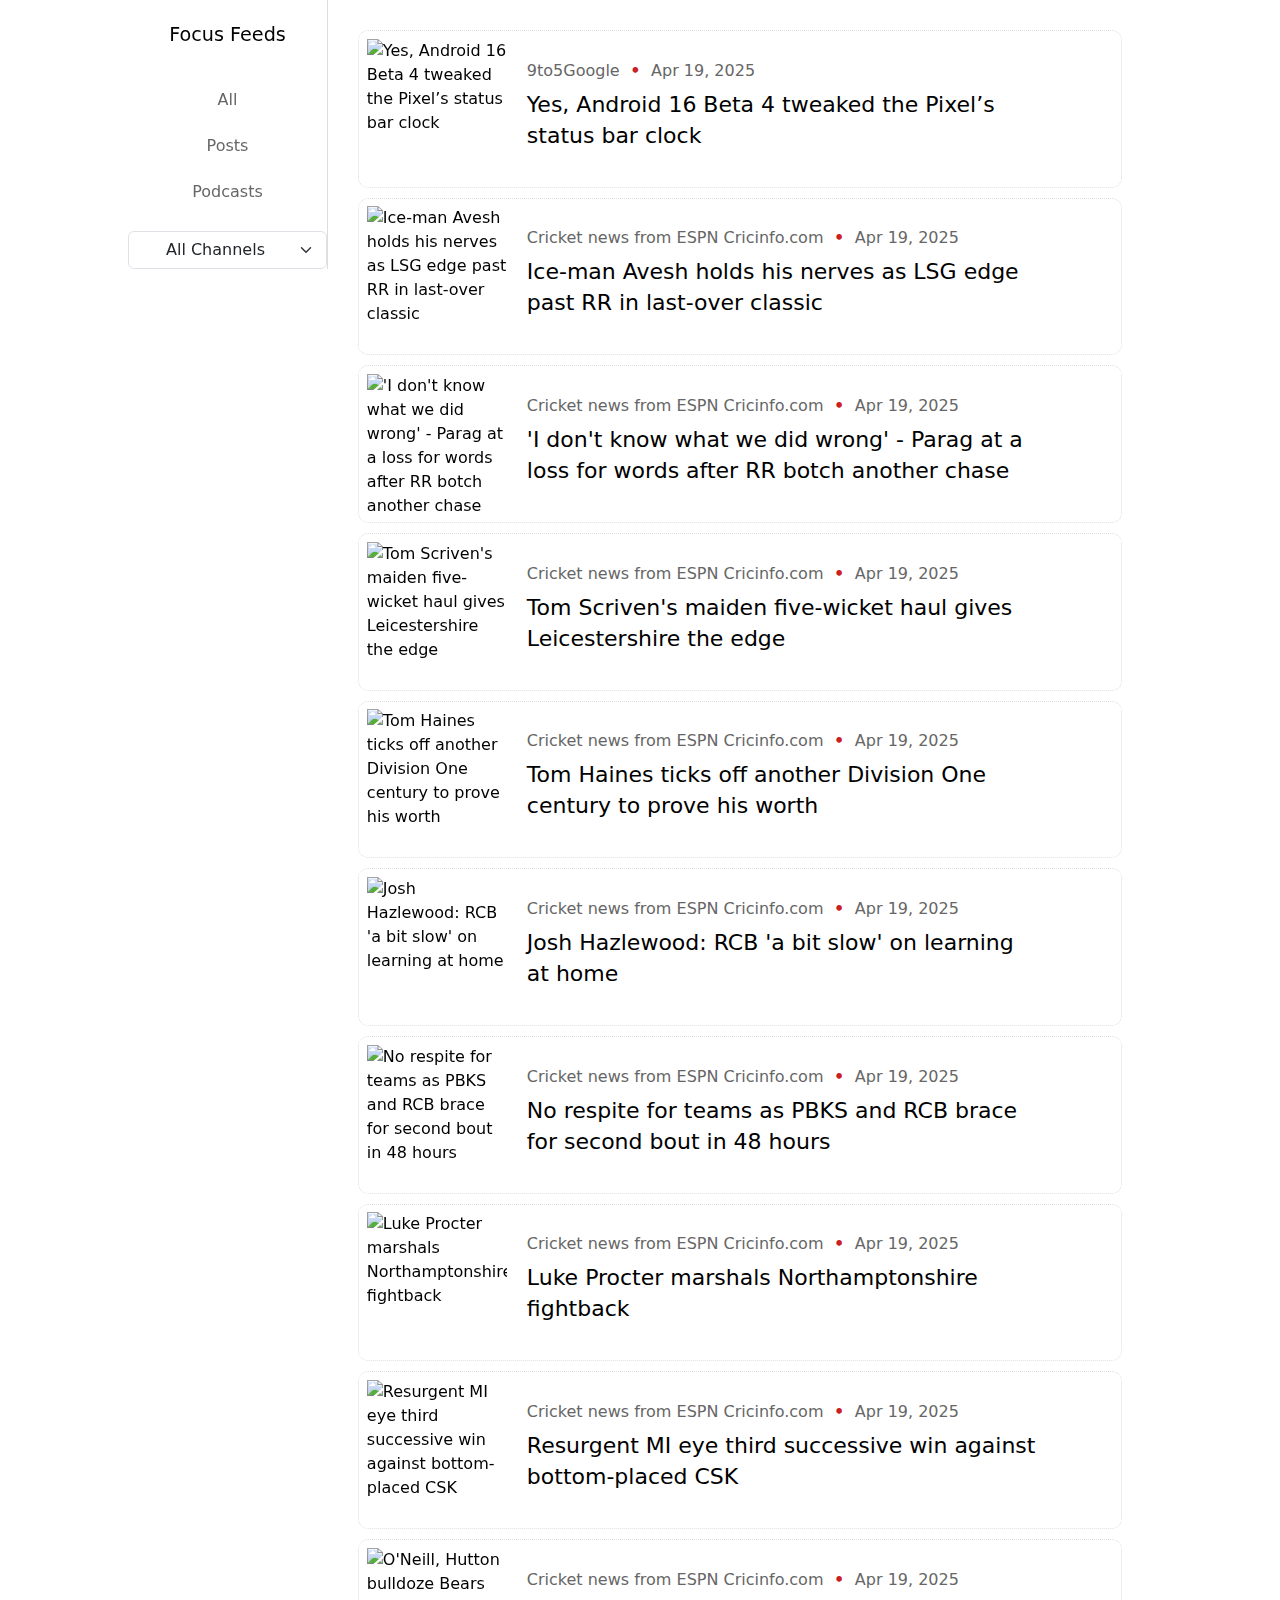
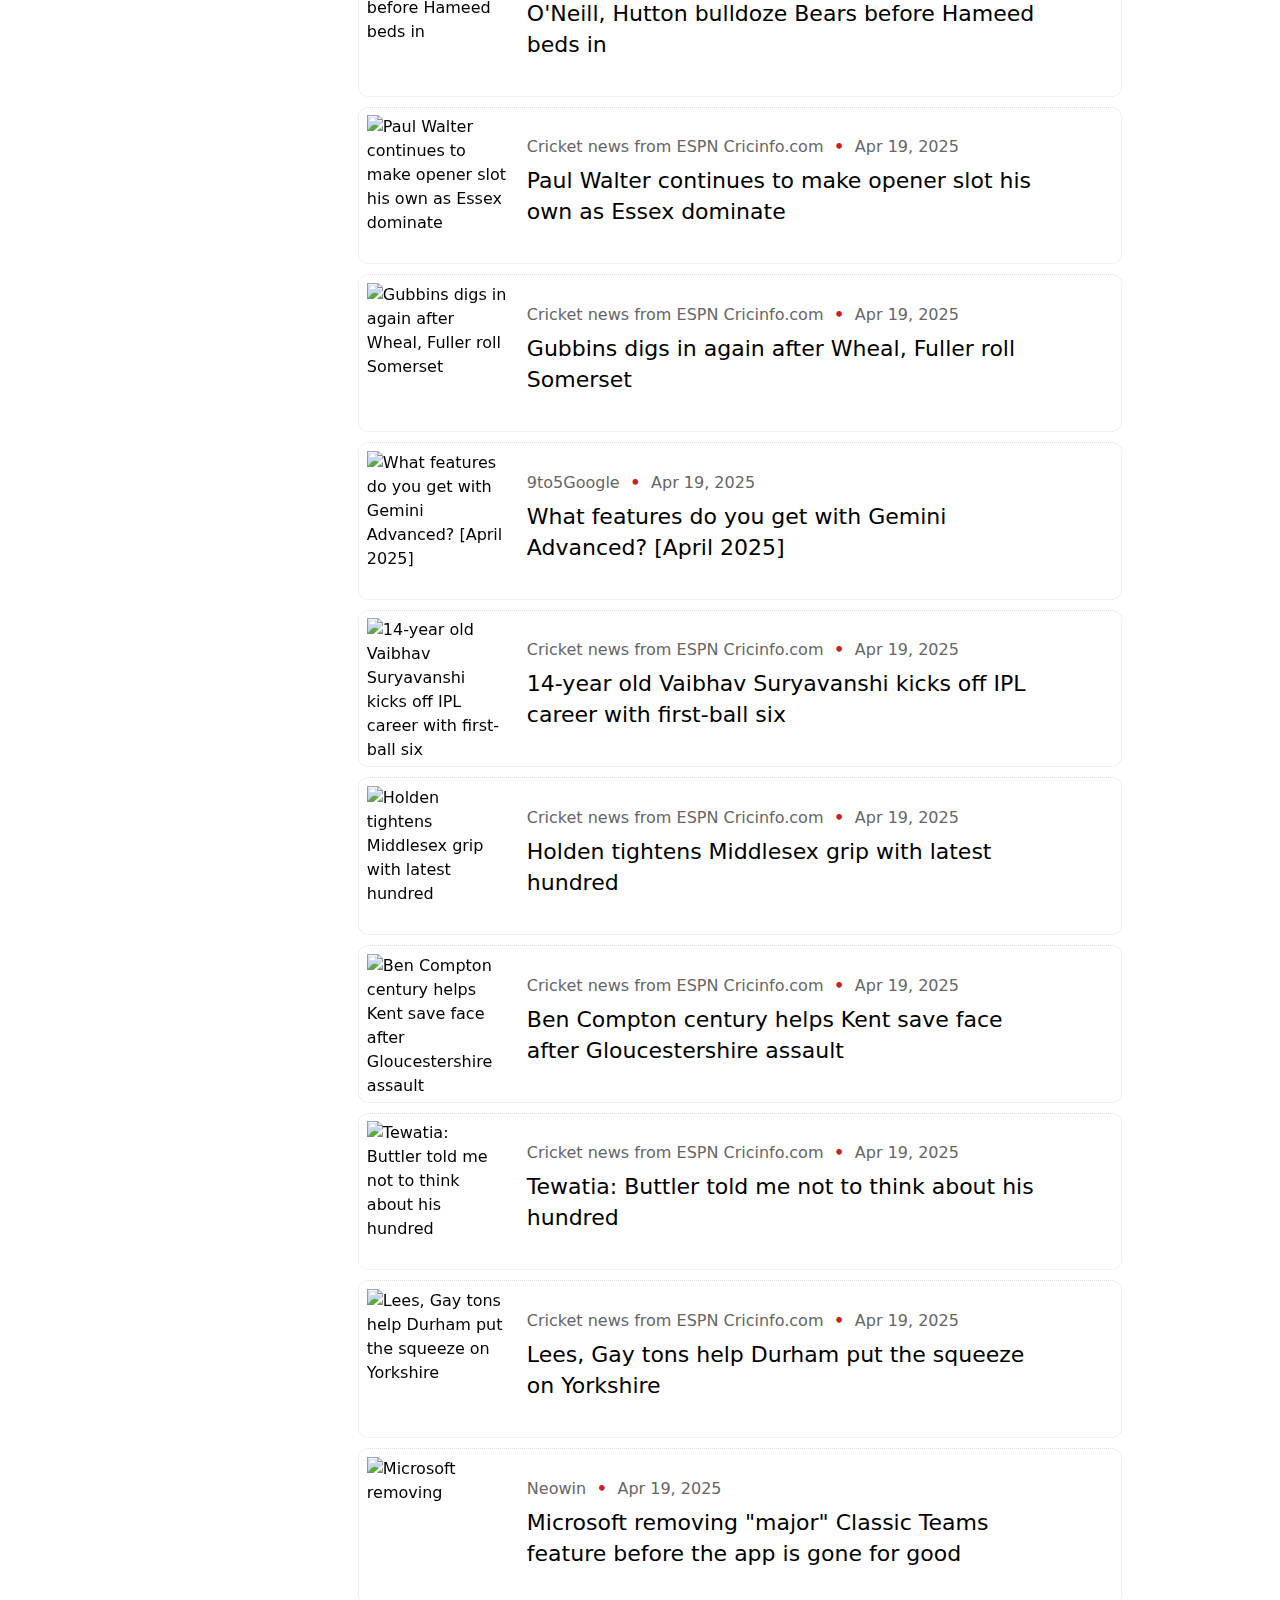
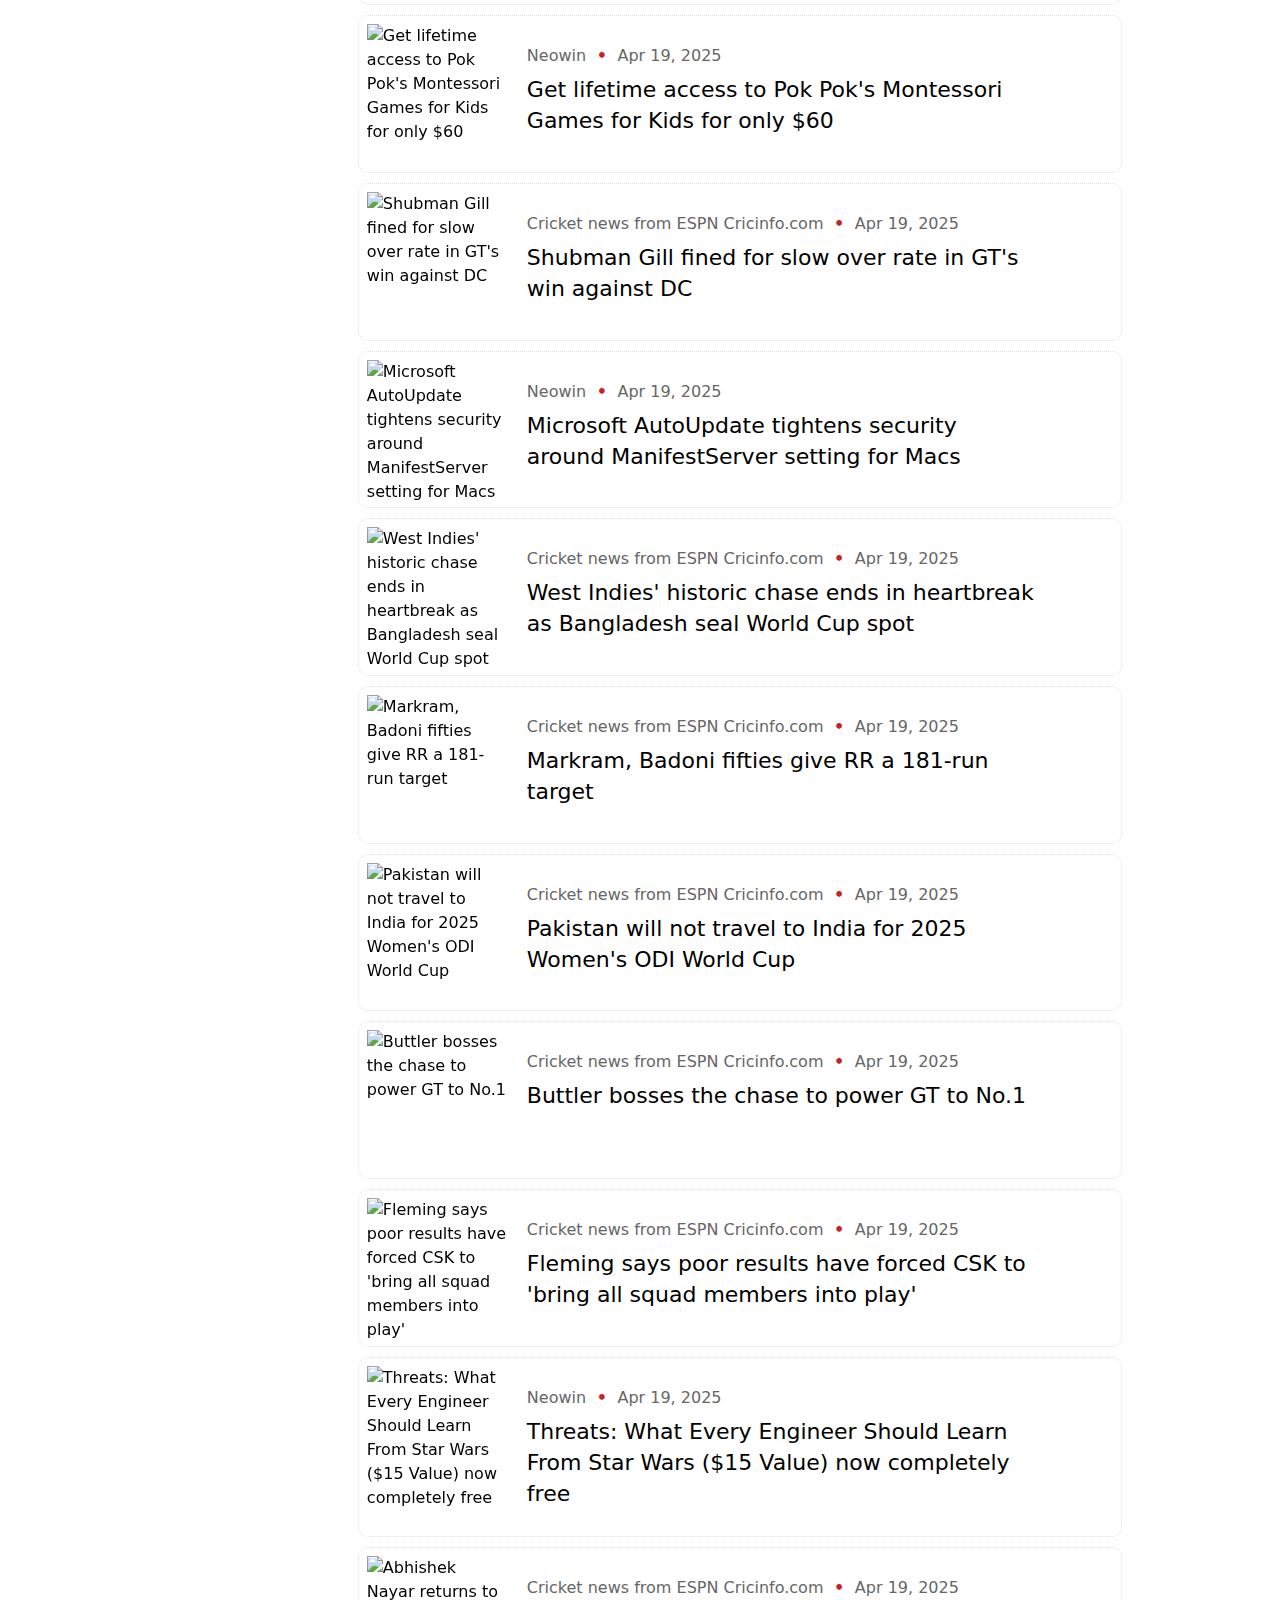
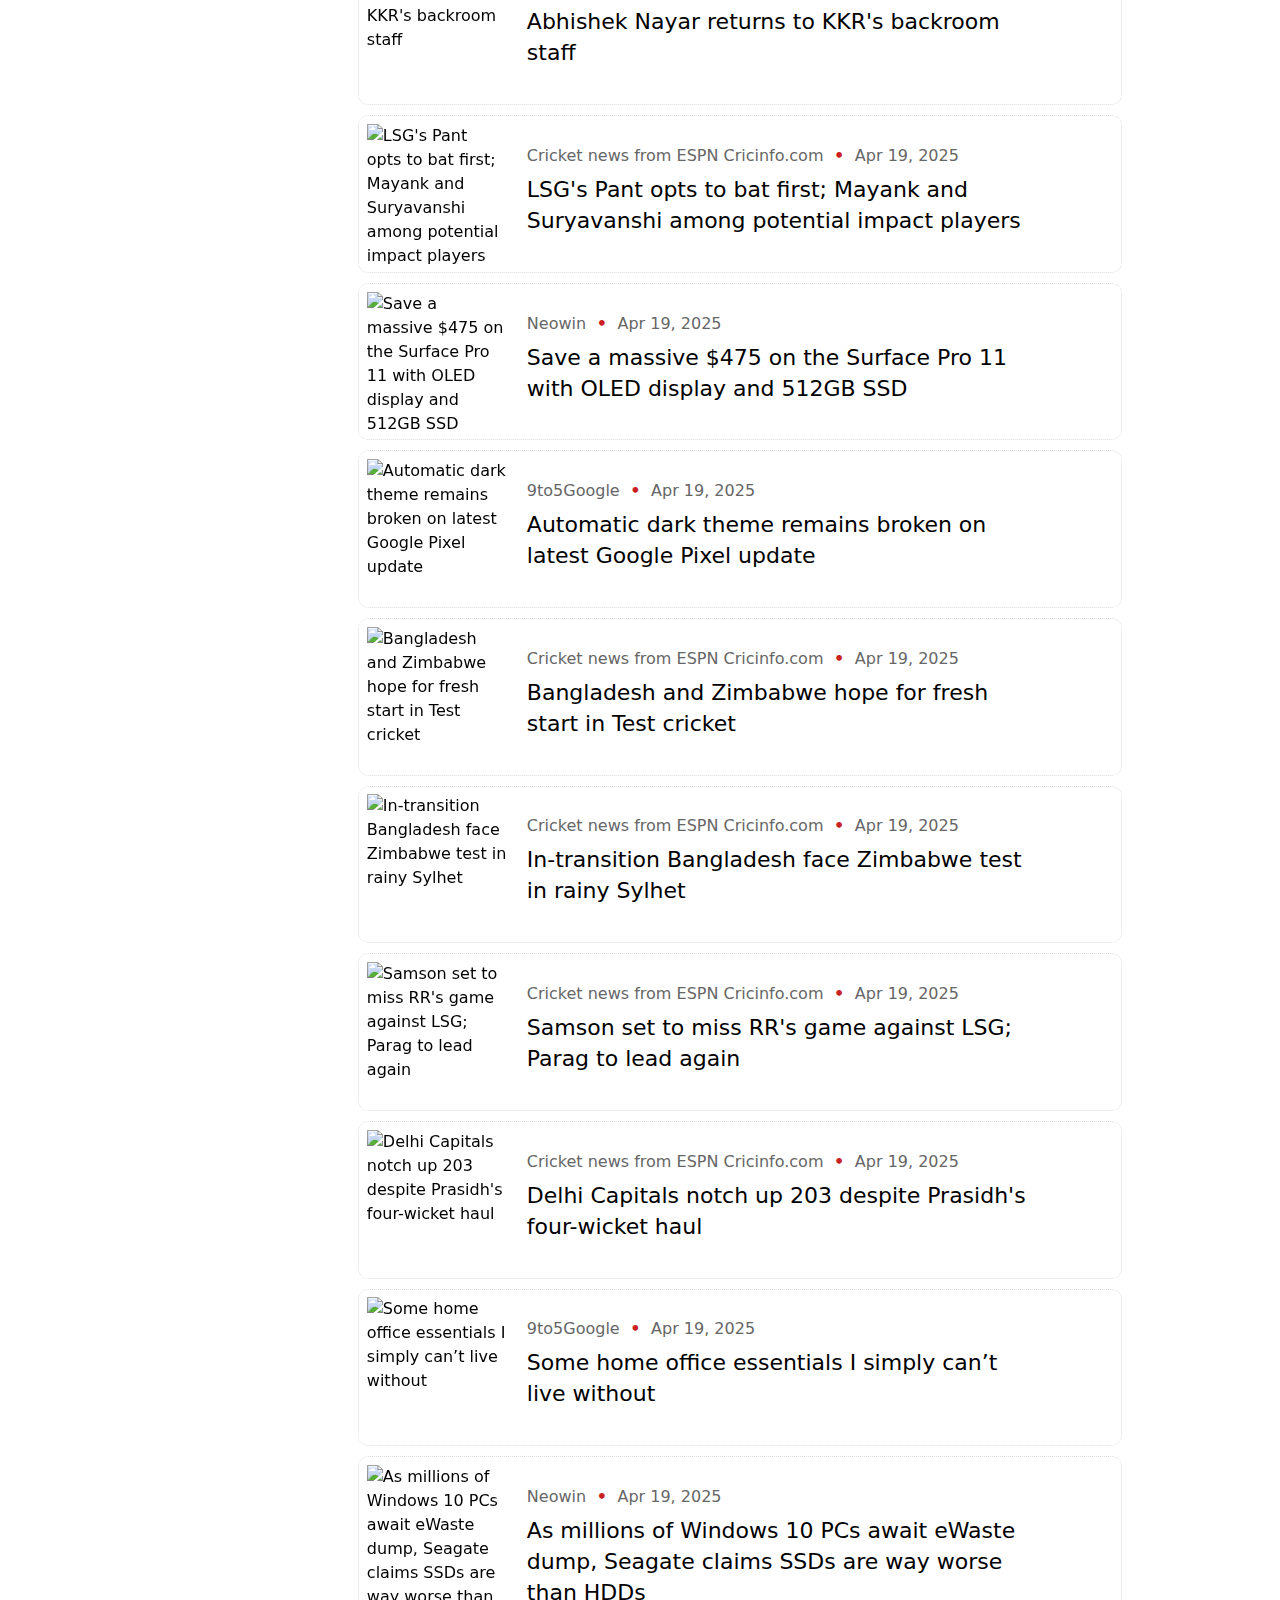
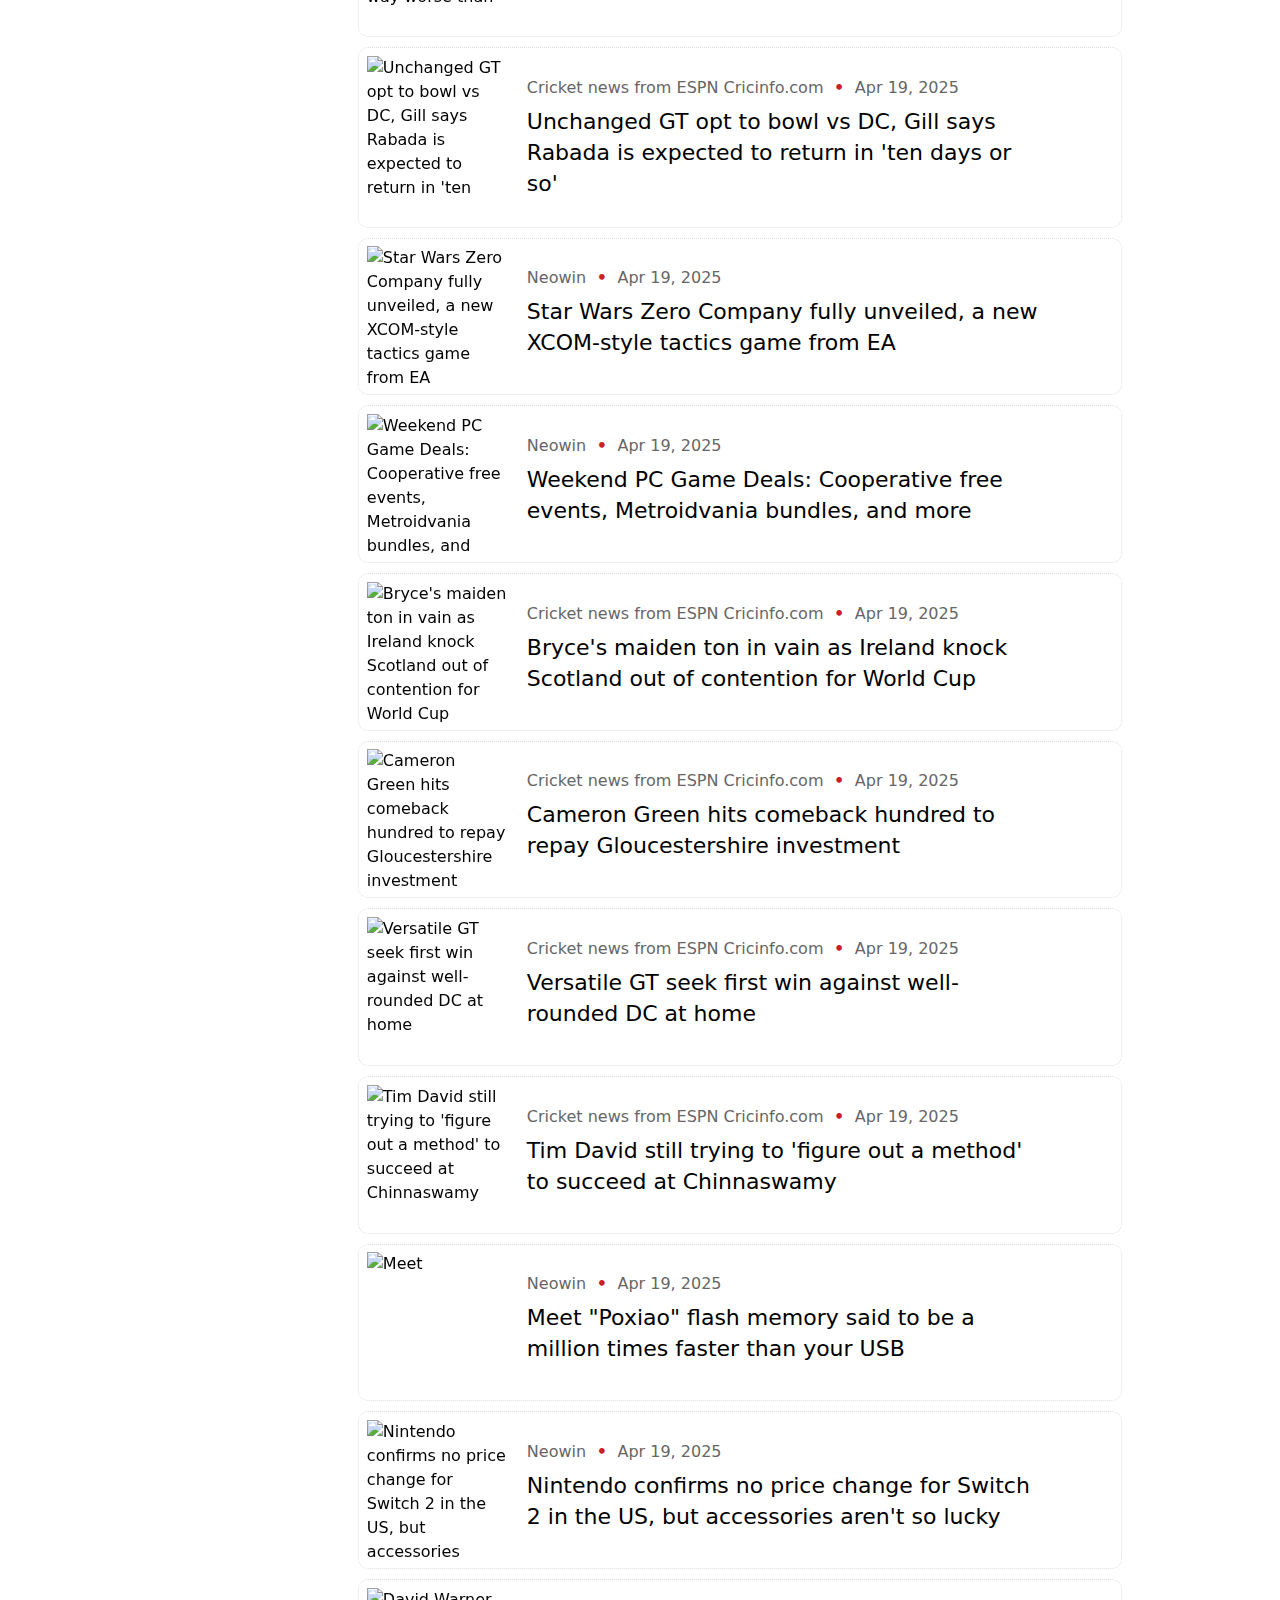
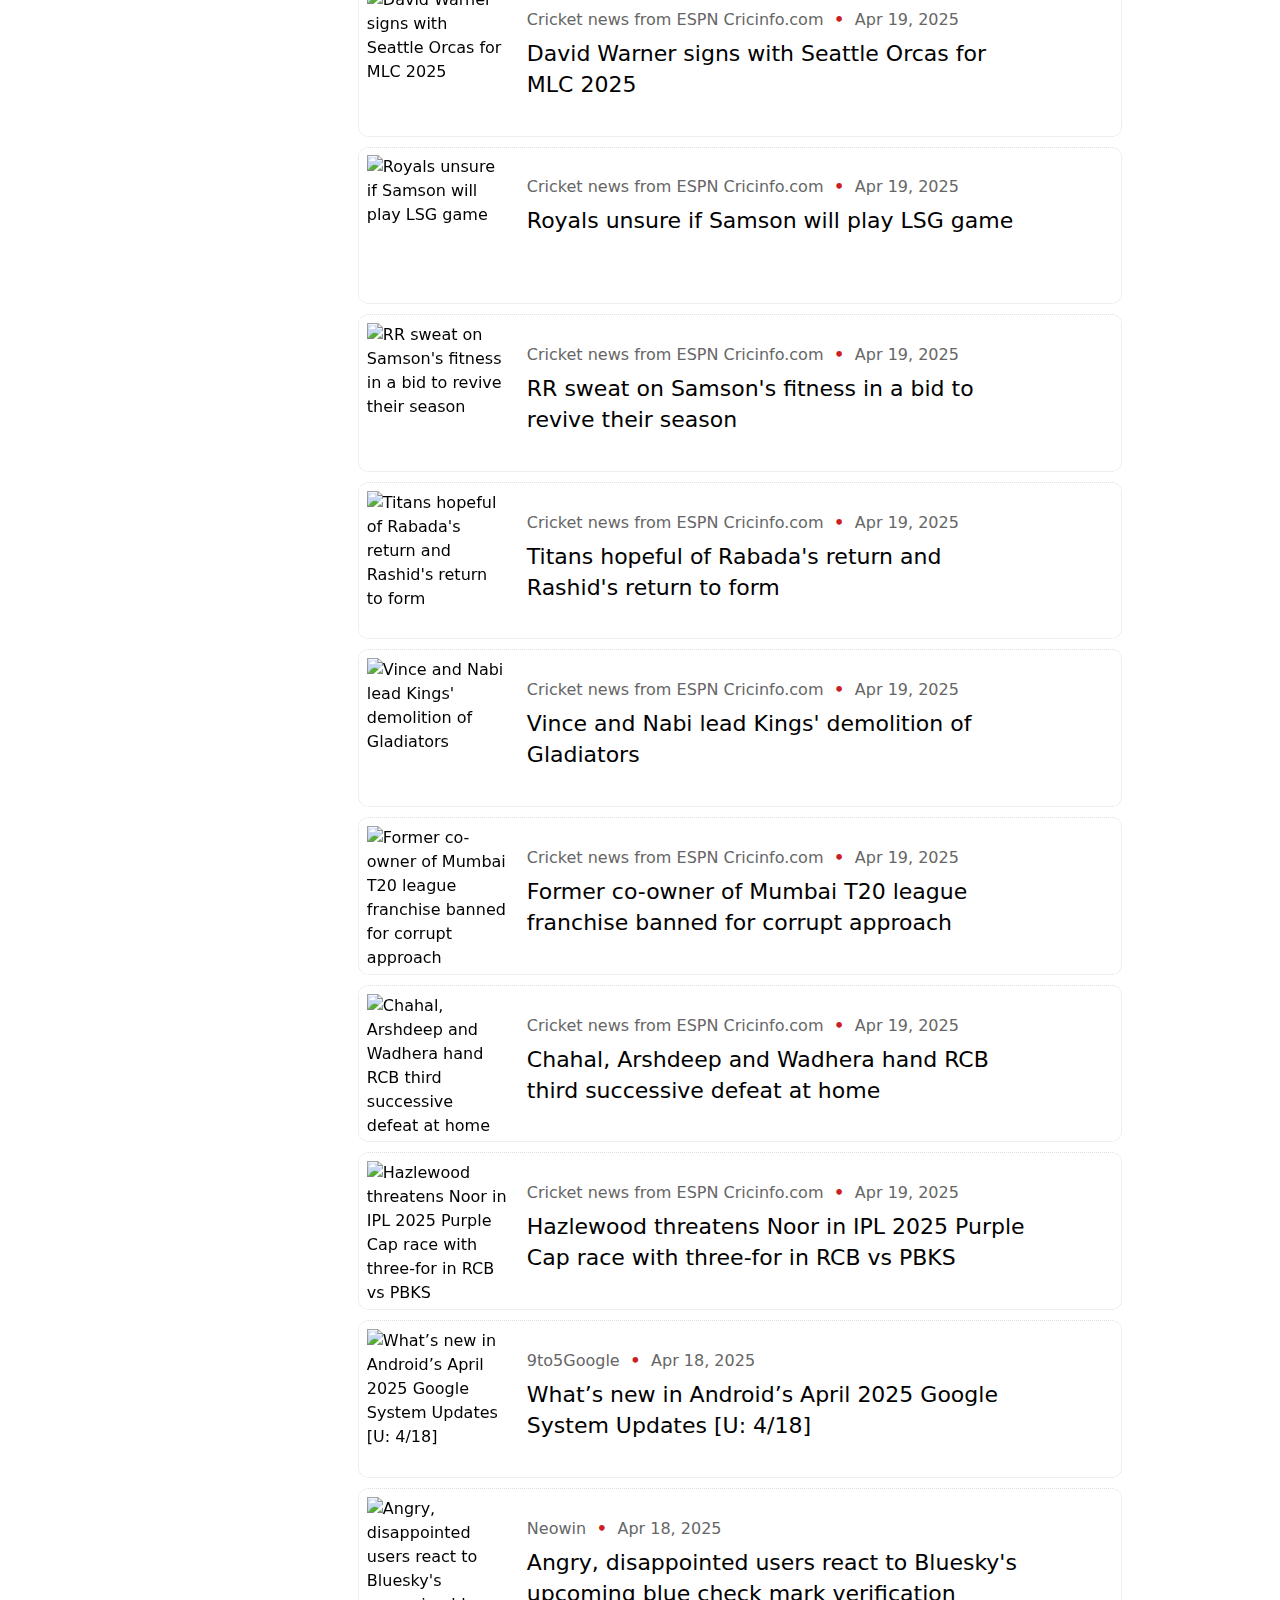
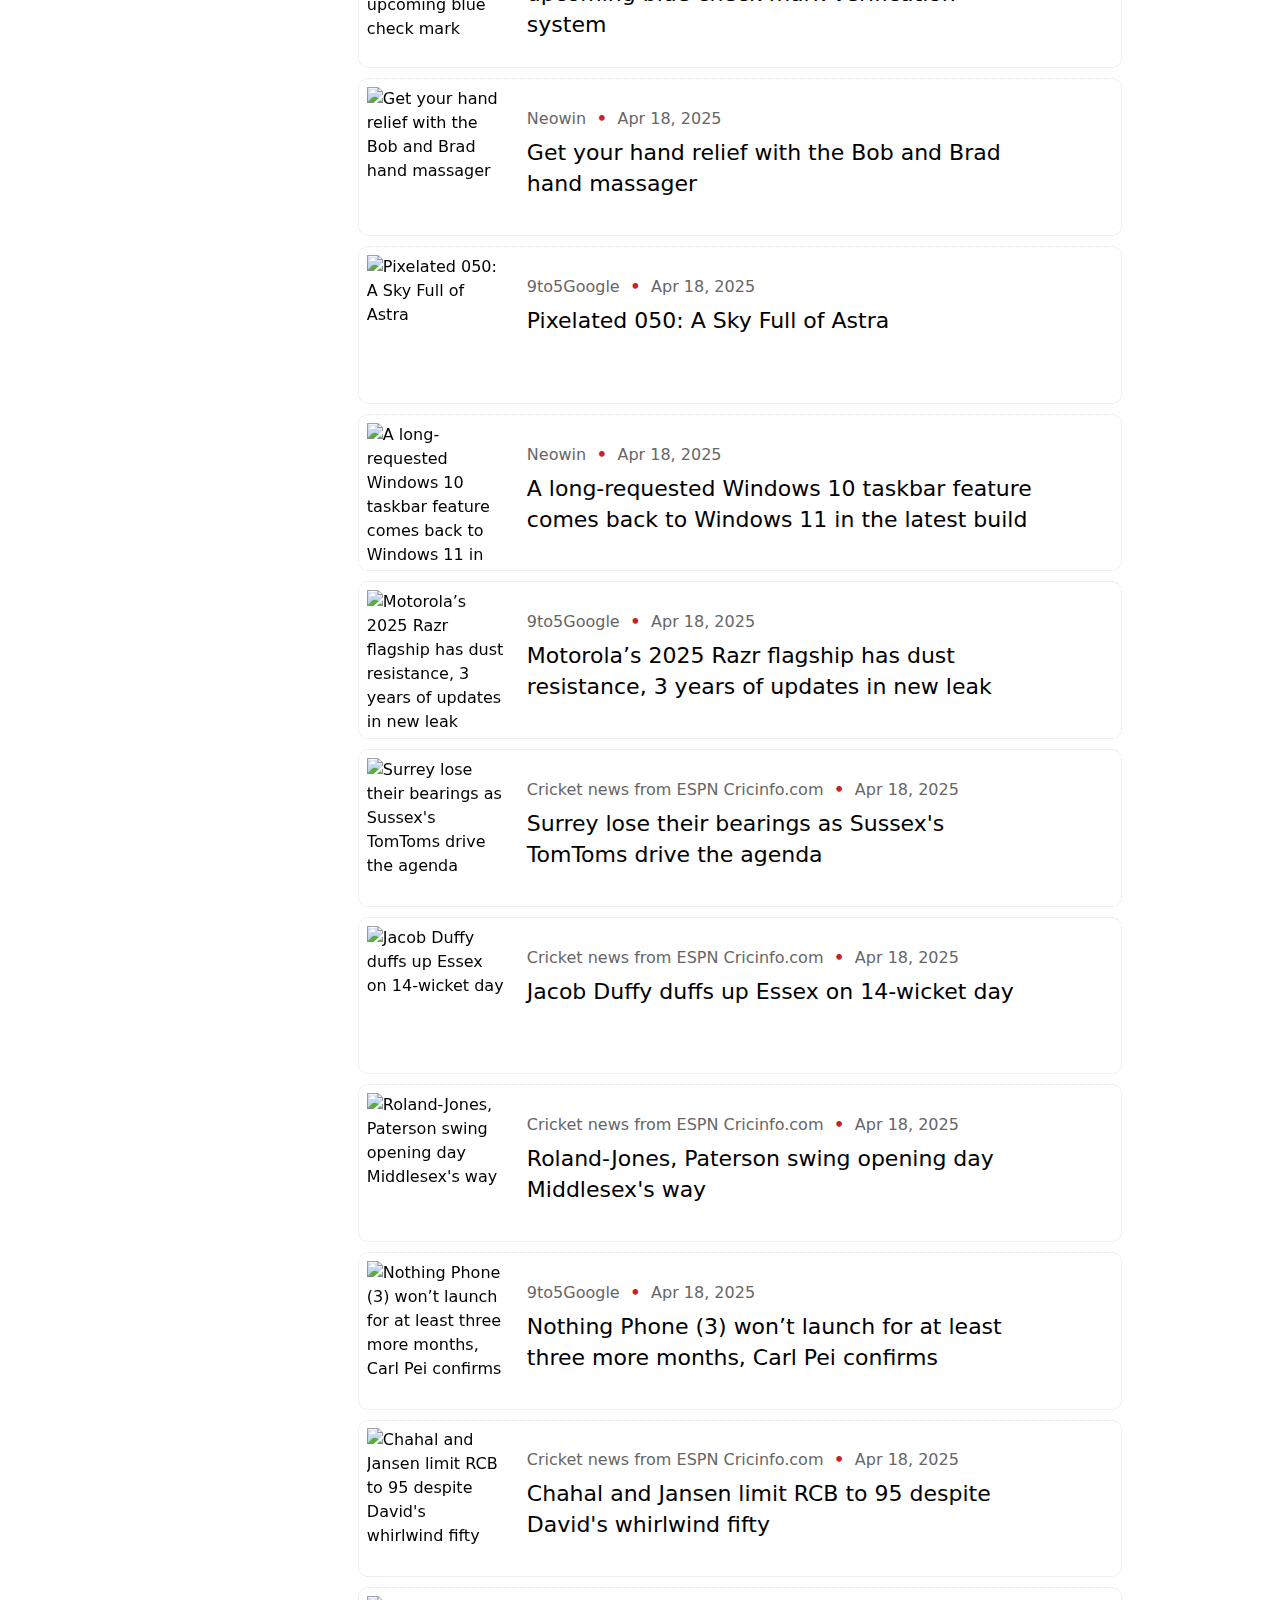
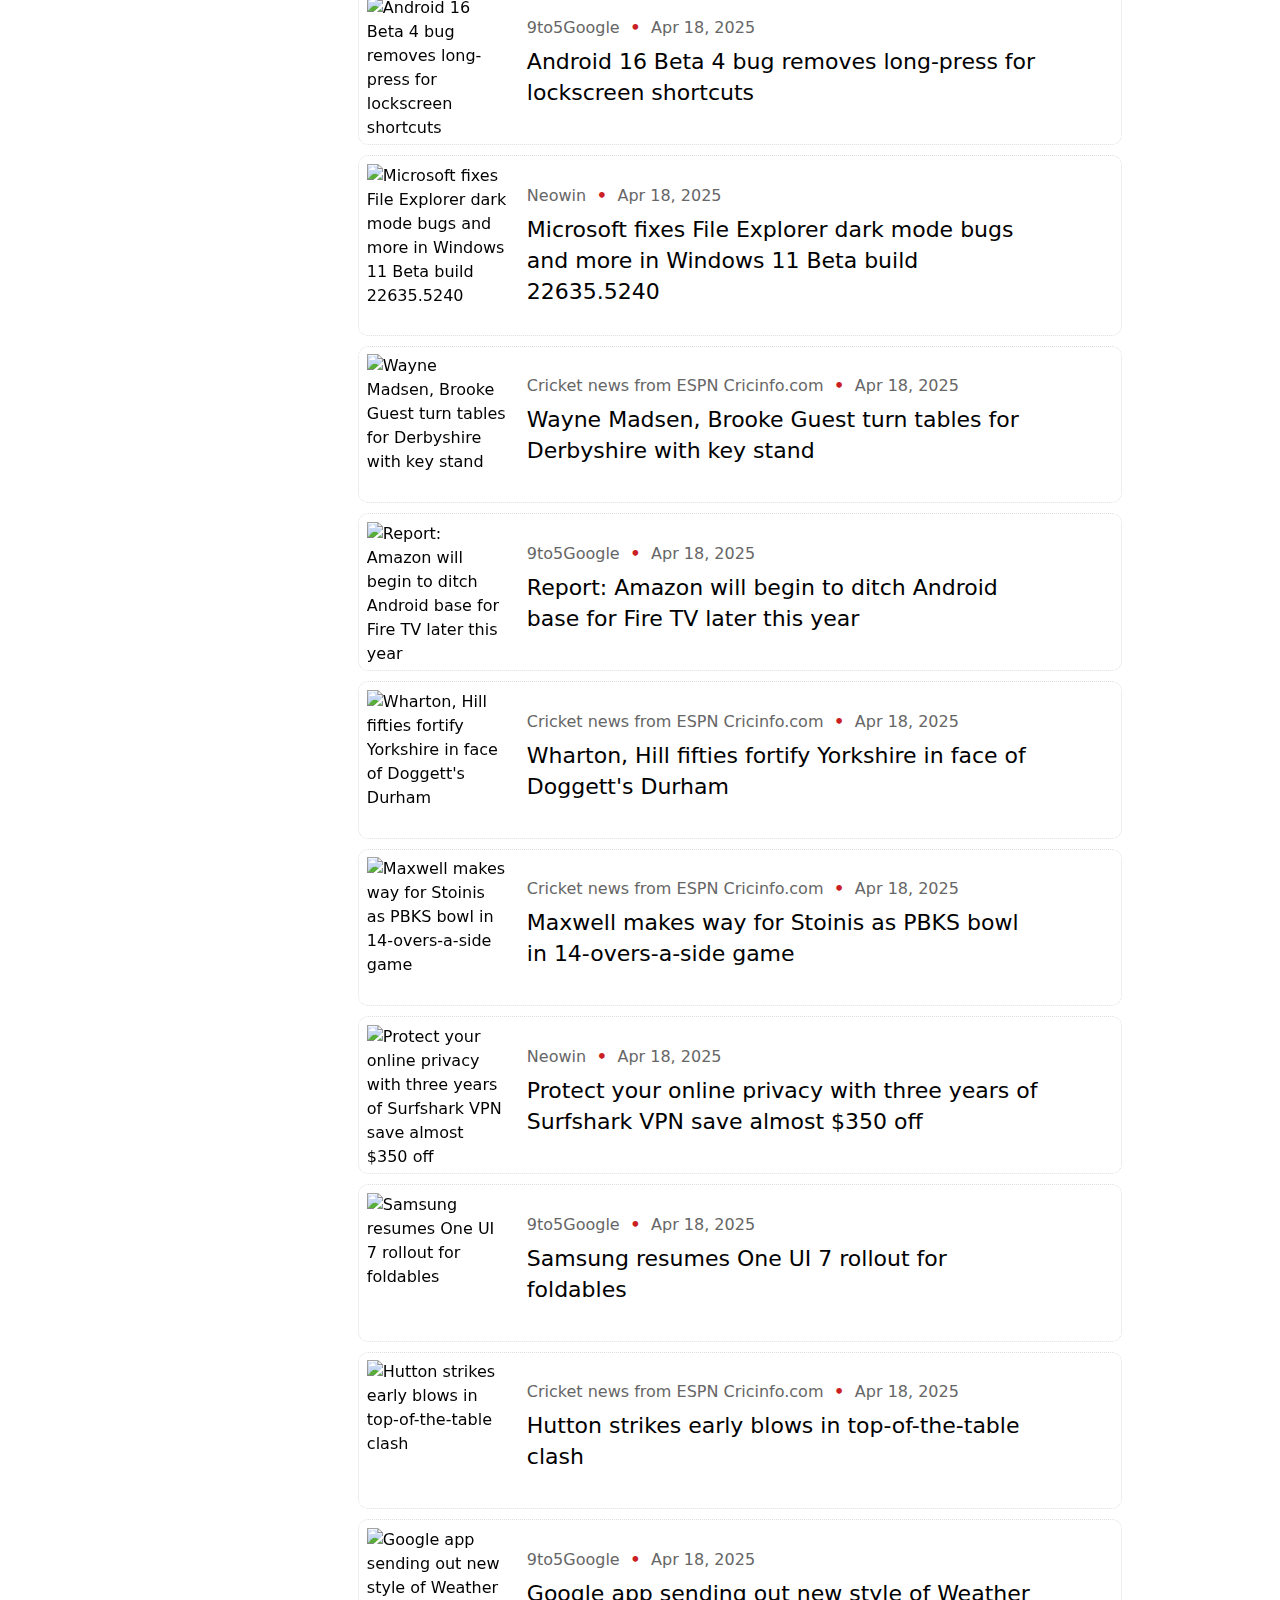
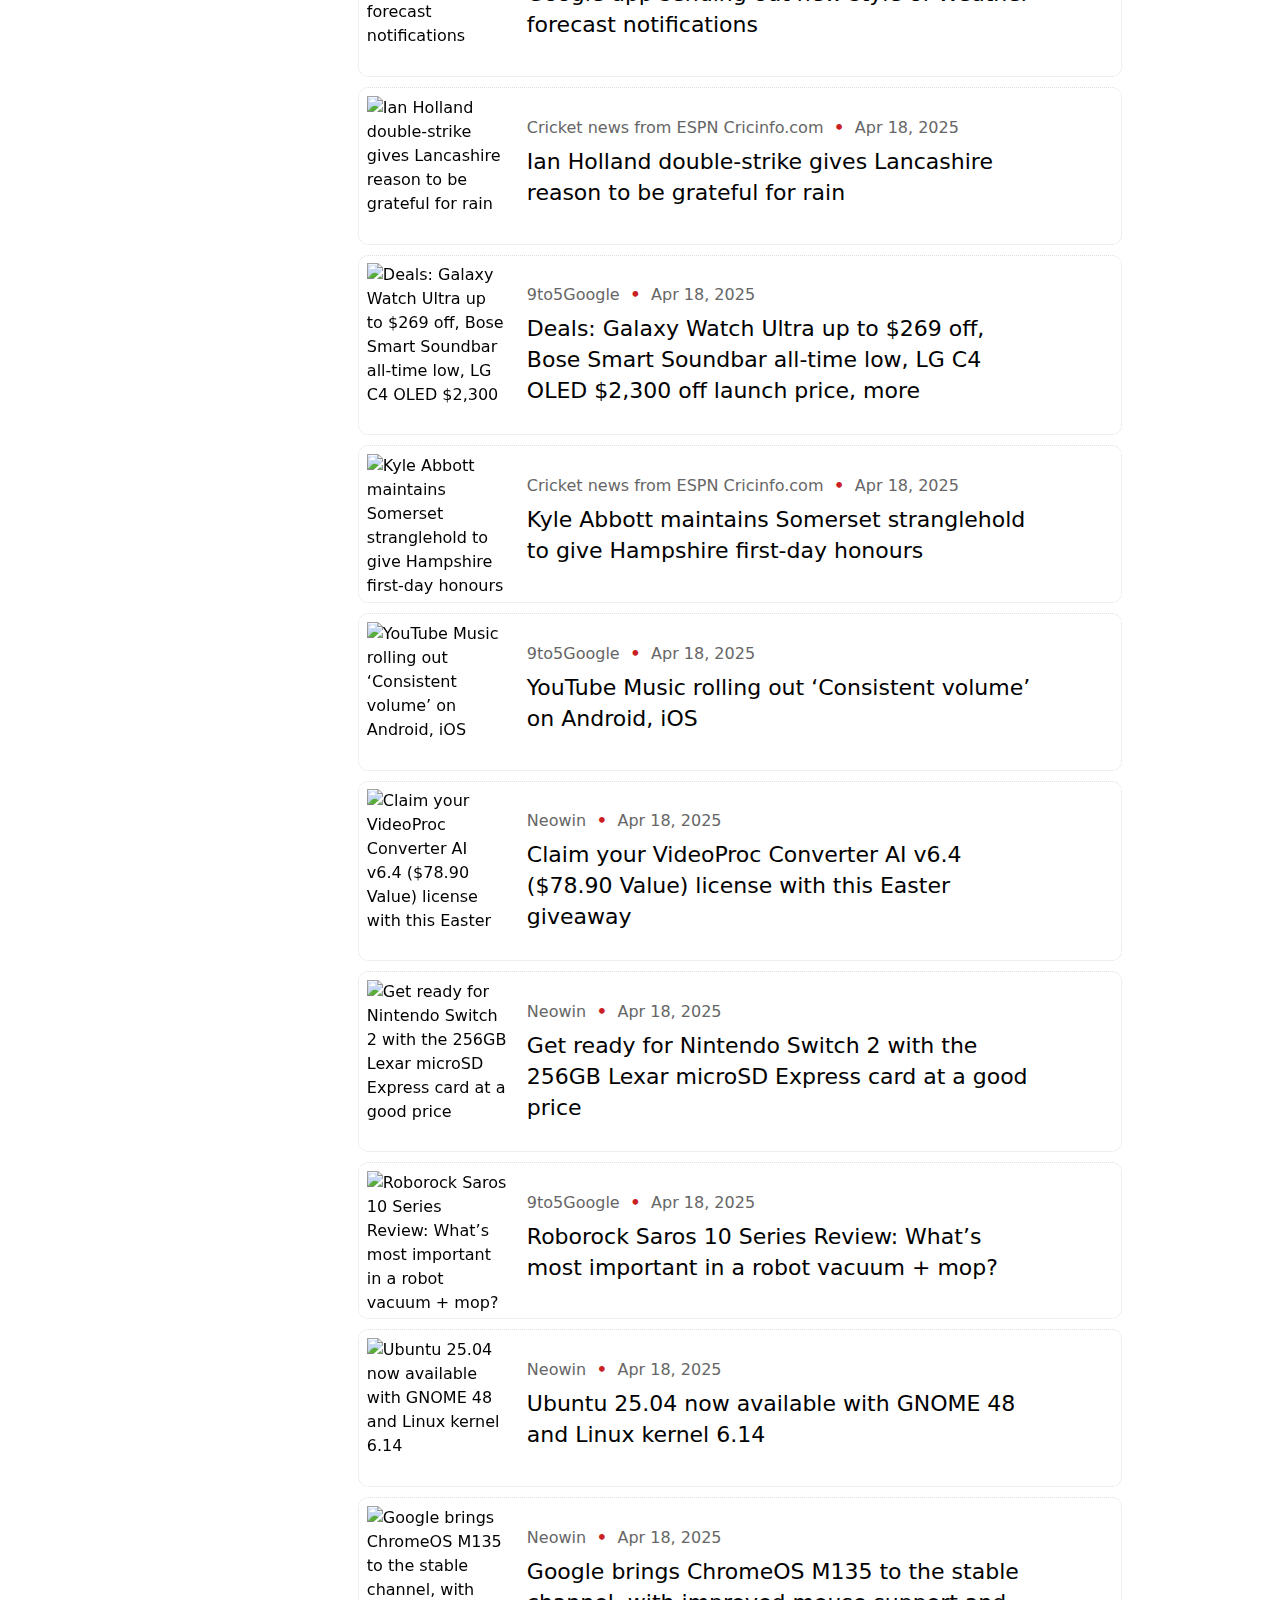
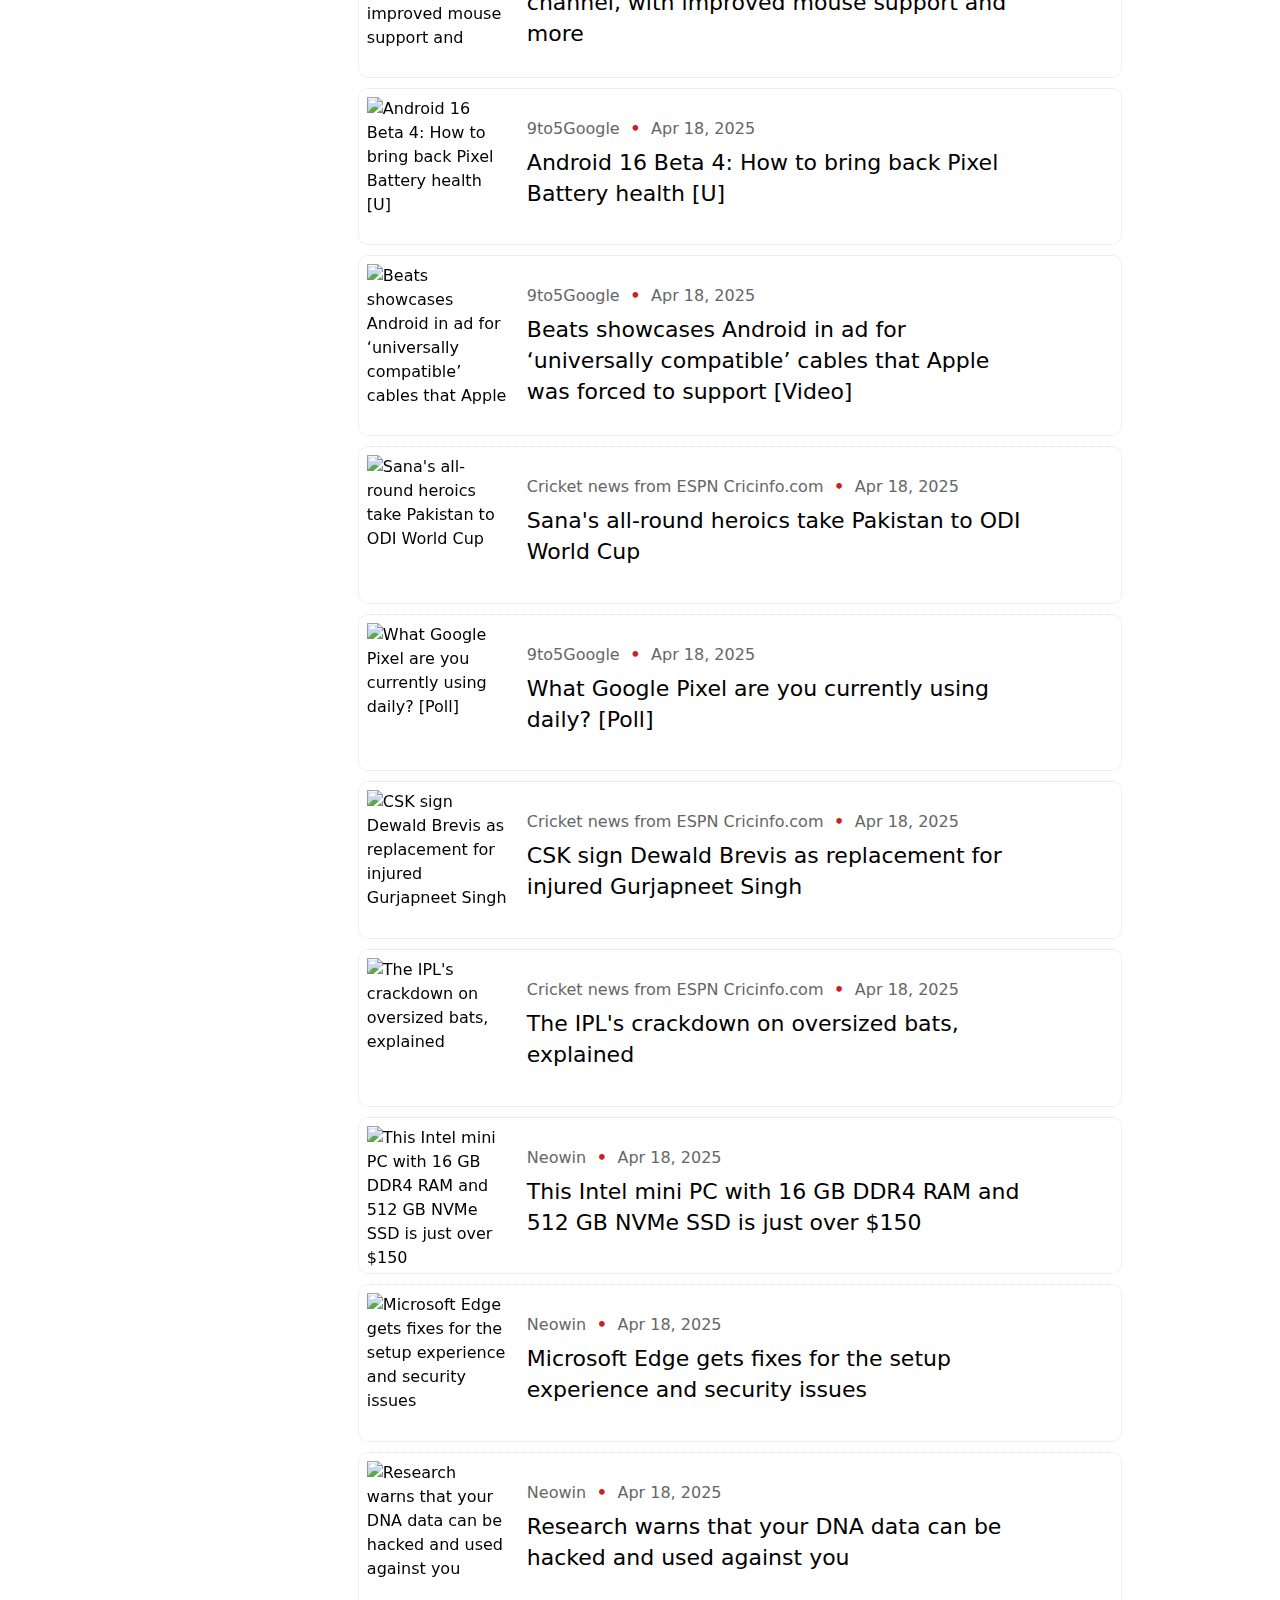
==== commit 20659bd4: "Updating the repository" ====
--- a/public/index.html
+++ b/public/index.html
@@ -71,30 +71,60 @@
 <span class="tab">Posts</span>
 <span class="tab">Podcasts</span>
 </span>
-<select name="changechannel" class="form-select" ><option value="All">All Channels</option><option value="Cricket news from ESPN Cricinfo.com">Cricket news from ESPN Cricinfo.com</option><option value="Neowin">Neowin</option><option value="9to5Google">9to5Google</option><option value="Waveform: The MKBHD Podcast">Waveform: The MKBHD Podcast</option><option value="xkcd.com">xkcd.com</option><option value="The Daily Briefing">The Daily Briefing</option><option value="World Leader Leaderboard">World Leader Leaderboard</option></select>
+<select name="changechannel" class="form-select" ><option value="All">All Channels</option><option value="9to5Google">9to5Google</option><option value="Cricket news from ESPN Cricinfo.com">Cricket news from ESPN Cricinfo.com</option><option value="Neowin">Neowin</option><option value="Waveform: The MKBHD Podcast">Waveform: The MKBHD Podcast</option><option value="xkcd.com">xkcd.com</option><option value="The Daily Briefing">The Daily Briefing</option><option value="World Leader Leaderboard">World Leader Leaderboard</option></select>
 </div>
 
 <div id="wrap">
     <button id="loadMore" style="display: none;" class="btn btn-secondary settings">Load Last 7 Days</button>
 
-<div class="post" data-channel="Cricket news from ESPN Cricinfo.com" data-ts="1745086216" data-audio="0"><div class="leftpan"><img src="https://i.imgci.com/espncricinfo/espncinew.png" alt="Ice-man Avesh holds his nerves as LSG edge past RR in last-over classic"/ ></div><div class="rightpan"><div class="feedname"><span class="channel">Cricket news from ESPN Cricinfo.com</span> &bull; <span class="date">Apr 19, 2025</span></div>
+<div class="post" data-channel="9to5Google" data-ts="1745091909" data-audio="0"><div class="leftpan"><img src="https://9to5google.com/wp-content/uploads/sites/4/2025/04/Android-16-logo-green-5.jpg?quality=82&#038;strip=all&#038;w=1600" alt="Yes, Android 16 Beta 4 tweaked the Pixel’s status bar clock "/ ></div><div class="rightpan"><div class="feedname"><span class="channel">9to5Google</span> &bull; <span class="date">Apr 19, 2025</span></div>
+<h2><a href="https://9to5google.com/2025/04/19/android-16-status-bar-clock/" target="_blank">Yes, Android 16 Beta 4 tweaked the Pixel’s status bar clock </a></h2>
+</div></div>
+<div class="post" data-channel="Cricket news from ESPN Cricinfo.com" data-ts="1745090357" data-audio="0"><div class="leftpan"><img src="https://i.imgci.com/espncricinfo/espncinew.png" alt="Ice-man Avesh holds his nerves as LSG edge past RR in last-over classic"/ ></div><div class="rightpan"><div class="feedname"><span class="channel">Cricket news from ESPN Cricinfo.com</span> &bull; <span class="date">Apr 19, 2025</span></div>
 <h2><a href="https://www.espncricinfo.com/ci/content/story/1482131.html?ex_cid=OTC-RSS" target="_blank">Ice-man Avesh holds his nerves as LSG edge past RR in last-over classic</a></h2>
+</div></div>
+<div class="post" data-channel="Cricket news from ESPN Cricinfo.com" data-ts="1745090172" data-audio="0"><div class="leftpan"><img src="https://i.imgci.com/espncricinfo/espncinew.png" alt="'I don't know what we did wrong' - Parag at a loss for words after RR botch another chase "/ ></div><div class="rightpan"><div class="feedname"><span class="channel">Cricket news from ESPN Cricinfo.com</span> &bull; <span class="date">Apr 19, 2025</span></div>
+<h2><a href="https://www.espncricinfo.com/ci/content/story/1482138.html?ex_cid=OTC-RSS" target="_blank">'I don't know what we did wrong' - Parag at a loss for words after RR botch another chase </a></h2>
+</div></div>
+<div class="post" data-channel="Cricket news from ESPN Cricinfo.com" data-ts="1745088530" data-audio="0"><div class="leftpan"><img src="https://i.imgci.com/espncricinfo/espncinew.png" alt="Tom Scriven's maiden five-wicket haul gives Leicestershire the edge"/ ></div><div class="rightpan"><div class="feedname"><span class="channel">Cricket news from ESPN Cricinfo.com</span> &bull; <span class="date">Apr 19, 2025</span></div>
+<h2><a href="https://www.espncricinfo.com/ci/content/story/1481968.html?ex_cid=OTC-RSS" target="_blank">Tom Scriven's maiden five-wicket haul gives Leicestershire the edge</a></h2>
+</div></div>
+<div class="post" data-channel="Cricket news from ESPN Cricinfo.com" data-ts="1745088309" data-audio="0"><div class="leftpan"><img src="https://i.imgci.com/espncricinfo/espncinew.png" alt="Tom Haines ticks off another Division One century to prove his worth "/ ></div><div class="rightpan"><div class="feedname"><span class="channel">Cricket news from ESPN Cricinfo.com</span> &bull; <span class="date">Apr 19, 2025</span></div>
+<h2><a href="https://www.espncricinfo.com/ci/content/story/1481953.html?ex_cid=OTC-RSS" target="_blank">Tom Haines ticks off another Division One century to prove his worth </a></h2>
+</div></div>
+<div class="post" data-channel="Cricket news from ESPN Cricinfo.com" data-ts="1745088178" data-audio="0"><div class="leftpan"><img src="https://i.imgci.com/espncricinfo/espncinew.png" alt="Josh Hazlewood: RCB 'a bit slow' on learning at home"/ ></div><div class="rightpan"><div class="feedname"><span class="channel">Cricket news from ESPN Cricinfo.com</span> &bull; <span class="date">Apr 19, 2025</span></div>
+<h2><a href="https://www.espncricinfo.com/ci/content/story/1482080.html?ex_cid=OTC-RSS" target="_blank">Josh Hazlewood: RCB 'a bit slow' on learning at home</a></h2>
+</div></div>
+<div class="post" data-channel="Cricket news from ESPN Cricinfo.com" data-ts="1745088143" data-audio="0"><div class="leftpan"><img src="https://i.imgci.com/espncricinfo/espncinew.png" alt="No respite for teams as PBKS and RCB brace for second bout in 48 hours"/ ></div><div class="rightpan"><div class="feedname"><span class="channel">Cricket news from ESPN Cricinfo.com</span> &bull; <span class="date">Apr 19, 2025</span></div>
+<h2><a href="https://www.espncricinfo.com/ci/content/story/1482043.html?ex_cid=OTC-RSS" target="_blank">No respite for teams as PBKS and RCB brace for second bout in 48 hours</a></h2>
+</div></div>
+<div class="post" data-channel="Cricket news from ESPN Cricinfo.com" data-ts="1745088115" data-audio="0"><div class="leftpan"><img src="https://i.imgci.com/espncricinfo/espncinew.png" alt="Luke Procter marshals Northamptonshire fightback "/ ></div><div class="rightpan"><div class="feedname"><span class="channel">Cricket news from ESPN Cricinfo.com</span> &bull; <span class="date">Apr 19, 2025</span></div>
+<h2><a href="https://www.espncricinfo.com/ci/content/story/1481976.html?ex_cid=OTC-RSS" target="_blank">Luke Procter marshals Northamptonshire fightback </a></h2>
+</div></div>
+<div class="post" data-channel="Cricket news from ESPN Cricinfo.com" data-ts="1745088100" data-audio="0"><div class="leftpan"><img src="https://i.imgci.com/espncricinfo/espncinew.png" alt="Resurgent MI eye third successive win against bottom-placed CSK"/ ></div><div class="rightpan"><div class="feedname"><span class="channel">Cricket news from ESPN Cricinfo.com</span> &bull; <span class="date">Apr 19, 2025</span></div>
+<h2><a href="https://www.espncricinfo.com/ci/content/story/1482113.html?ex_cid=OTC-RSS" target="_blank">Resurgent MI eye third successive win against bottom-placed CSK</a></h2>
+</div></div>
+<div class="post" data-channel="Cricket news from ESPN Cricinfo.com" data-ts="1745088051" data-audio="0"><div class="leftpan"><img src="https://i.imgci.com/espncricinfo/espncinew.png" alt="O'Neill, Hutton bulldoze Bears before Hameed beds in"/ ></div><div class="rightpan"><div class="feedname"><span class="channel">Cricket news from ESPN Cricinfo.com</span> &bull; <span class="date">Apr 19, 2025</span></div>
+<h2><a href="https://www.espncricinfo.com/ci/content/story/1481958.html?ex_cid=OTC-RSS" target="_blank">O'Neill, Hutton bulldoze Bears before Hameed beds in</a></h2>
+</div></div>
+<div class="post" data-channel="Cricket news from ESPN Cricinfo.com" data-ts="1745087993" data-audio="0"><div class="leftpan"><img src="https://i.imgci.com/espncricinfo/espncinew.png" alt="Paul Walter continues to make opener slot his own as Essex dominate "/ ></div><div class="rightpan"><div class="feedname"><span class="channel">Cricket news from ESPN Cricinfo.com</span> &bull; <span class="date">Apr 19, 2025</span></div>
+<h2><a href="https://www.espncricinfo.com/ci/content/story/1481956.html?ex_cid=OTC-RSS" target="_blank">Paul Walter continues to make opener slot his own as Essex dominate </a></h2>
+</div></div>
+<div class="post" data-channel="Cricket news from ESPN Cricinfo.com" data-ts="1745087202" data-audio="0"><div class="leftpan"><img src="https://i.imgci.com/espncricinfo/espncinew.png" alt="Gubbins digs in again after Wheal, Fuller roll Somerset"/ ></div><div class="rightpan"><div class="feedname"><span class="channel">Cricket news from ESPN Cricinfo.com</span> &bull; <span class="date">Apr 19, 2025</span></div>
+<h2><a href="https://www.espncricinfo.com/ci/content/story/1481957.html?ex_cid=OTC-RSS" target="_blank">Gubbins digs in again after Wheal, Fuller roll Somerset</a></h2>
+</div></div>
+<div class="post" data-channel="9to5Google" data-ts="1745086500" data-audio="0"><div class="leftpan"><img src="https://9to5google.com/wp-content/uploads/sites/4/2024/02/gemini-advanced-cover.jpg?quality=82&#038;strip=all&#038;w=1600" alt="What features do you get with Gemini Advanced? [April 2025]"/ ></div><div class="rightpan"><div class="feedname"><span class="channel">9to5Google</span> &bull; <span class="date">Apr 19, 2025</span></div>
+<h2><a href="https://9to5google.com/2025/04/19/gemini-advanced-features/" target="_blank">What features do you get with Gemini Advanced? [April 2025]</a></h2>
 </div></div>
 <div class="post" data-channel="Cricket news from ESPN Cricinfo.com" data-ts="1745086046" data-audio="0"><div class="leftpan"><img src="https://i.imgci.com/espncricinfo/espncinew.png" alt="14-year old Vaibhav Suryavanshi kicks off IPL career with first-ball six"/ ></div><div class="rightpan"><div class="feedname"><span class="channel">Cricket news from ESPN Cricinfo.com</span> &bull; <span class="date">Apr 19, 2025</span></div>
 <h2><a href="https://www.espncricinfo.com/ci/content/story/1482123.html?ex_cid=OTC-RSS" target="_blank">14-year old Vaibhav Suryavanshi kicks off IPL career with first-ball six</a></h2>
 </div></div>
-<div class="post" data-channel="Cricket news from ESPN Cricinfo.com" data-ts="1745086008" data-audio="0"><div class="leftpan"><img src="https://i.imgci.com/espncricinfo/espncinew.png" alt="Paul Walter continues to make opener slot his own as Essex dominate "/ ></div><div class="rightpan"><div class="feedname"><span class="channel">Cricket news from ESPN Cricinfo.com</span> &bull; <span class="date">Apr 19, 2025</span></div>
-<h2><a href="https://www.espncricinfo.com/ci/content/story/1481956.html?ex_cid=OTC-RSS" target="_blank">Paul Walter continues to make opener slot his own as Essex dominate </a></h2>
-</div></div>
 <div class="post" data-channel="Cricket news from ESPN Cricinfo.com" data-ts="1745085784" data-audio="0"><div class="leftpan"><img src="https://i.imgci.com/espncricinfo/espncinew.png" alt="Holden tightens Middlesex grip with latest hundred"/ ></div><div class="rightpan"><div class="feedname"><span class="channel">Cricket news from ESPN Cricinfo.com</span> &bull; <span class="date">Apr 19, 2025</span></div>
 <h2><a href="https://www.espncricinfo.com/ci/content/story/1481971.html?ex_cid=OTC-RSS" target="_blank">Holden tightens Middlesex grip with latest hundred</a></h2>
 </div></div>
 <div class="post" data-channel="Cricket news from ESPN Cricinfo.com" data-ts="1745085381" data-audio="0"><div class="leftpan"><img src="https://i.imgci.com/espncricinfo/espncinew.png" alt="Ben Compton century helps Kent save face after Gloucestershire assault"/ ></div><div class="rightpan"><div class="feedname"><span class="channel">Cricket news from ESPN Cricinfo.com</span> &bull; <span class="date">Apr 19, 2025</span></div>
 <h2><a href="https://www.espncricinfo.com/ci/content/story/1481975.html?ex_cid=OTC-RSS" target="_blank">Ben Compton century helps Kent save face after Gloucestershire assault</a></h2>
 </div></div>
-<div class="post" data-channel="Cricket news from ESPN Cricinfo.com" data-ts="1745084865" data-audio="0"><div class="leftpan"><img src="https://i.imgci.com/espncricinfo/espncinew.png" alt="Resurgent MI eye third successive win against bottom-placed CSK"/ ></div><div class="rightpan"><div class="feedname"><span class="channel">Cricket news from ESPN Cricinfo.com</span> &bull; <span class="date">Apr 19, 2025</span></div>
-<h2><a href="https://www.espncricinfo.com/ci/content/story/1482113.html?ex_cid=OTC-RSS" target="_blank">Resurgent MI eye third successive win against bottom-placed CSK</a></h2>
-</div></div>
 <div class="post" data-channel="Cricket news from ESPN Cricinfo.com" data-ts="1745083722" data-audio="0"><div class="leftpan"><img src="https://i.imgci.com/espncricinfo/espncinew.png" alt="Tewatia: Buttler told me not to think about his hundred"/ ></div><div class="rightpan"><div class="feedname"><span class="channel">Cricket news from ESPN Cricinfo.com</span> &bull; <span class="date">Apr 19, 2025</span></div>
 <h2><a href="https://www.espncricinfo.com/ci/content/story/1482114.html?ex_cid=OTC-RSS" target="_blank">Tewatia: Buttler told me not to think about his hundred</a></h2>
 </div></div>
@@ -122,9 +152,6 @@
 <div class="post" data-channel="Cricket news from ESPN Cricinfo.com" data-ts="1745078462" data-audio="0"><div class="leftpan"><img src="https://i.imgci.com/espncricinfo/espncinew.png" alt="Pakistan will not travel to India for 2025 Women's ODI World Cup"/ ></div><div class="rightpan"><div class="feedname"><span class="channel">Cricket news from ESPN Cricinfo.com</span> &bull; <span class="date">Apr 19, 2025</span></div>
 <h2><a href="https://www.espncricinfo.com/ci/content/story/1482083.html?ex_cid=OTC-RSS" target="_blank">Pakistan will not travel to India for 2025 Women's ODI World Cup</a></h2>
 </div></div>
-<div class="post" data-channel="Cricket news from ESPN Cricinfo.com" data-ts="1745078462" data-audio="0"><div class="leftpan"><img src="https://i.imgci.com/espncricinfo/espncinew.png" alt="Josh Hazlewood: RCB 'a bit slow' on learning at home"/ ></div><div class="rightpan"><div class="feedname"><span class="channel">Cricket news from ESPN Cricinfo.com</span> &bull; <span class="date">Apr 19, 2025</span></div>
-<h2><a href="https://www.espncricinfo.com/ci/content/story/1482080.html?ex_cid=OTC-RSS" target="_blank">Josh Hazlewood: RCB 'a bit slow' on learning at home</a></h2>
-</div></div>
 <div class="post" data-channel="Cricket news from ESPN Cricinfo.com" data-ts="1745076719" data-audio="0"><div class="leftpan"><img src="https://i.imgci.com/espncricinfo/espncinew.png" alt="Buttler bosses the chase to power GT to No.1"/ ></div><div class="rightpan"><div class="feedname"><span class="channel">Cricket news from ESPN Cricinfo.com</span> &bull; <span class="date">Apr 19, 2025</span></div>
 <h2><a href="https://www.espncricinfo.com/ci/content/story/1482065.html?ex_cid=OTC-RSS" target="_blank">Buttler bosses the chase to power GT to No.1</a></h2>
 </div></div>
@@ -139,9 +166,6 @@
 </div></div>
 <div class="post" data-channel="Cricket news from ESPN Cricinfo.com" data-ts="1745070990" data-audio="0"><div class="leftpan"><img src="https://i.imgci.com/espncricinfo/espncinew.png" alt="LSG's Pant opts to bat first; Mayank and Suryavanshi among potential impact players"/ ></div><div class="rightpan"><div class="feedname"><span class="channel">Cricket news from ESPN Cricinfo.com</span> &bull; <span class="date">Apr 19, 2025</span></div>
 <h2><a href="https://www.espncricinfo.com/ci/content/story/1482051.html?ex_cid=OTC-RSS" target="_blank">LSG's Pant opts to bat first; Mayank and Suryavanshi among potential impact players</a></h2>
-</div></div>
-<div class="post" data-channel="Cricket news from ESPN Cricinfo.com" data-ts="1745070990" data-audio="0"><div class="leftpan"><img src="https://i.imgci.com/espncricinfo/espncinew.png" alt="No respite for teams as PBKS and RCB brace for second bout in 48 hours"/ ></div><div class="rightpan"><div class="feedname"><span class="channel">Cricket news from ESPN Cricinfo.com</span> &bull; <span class="date">Apr 19, 2025</span></div>
-<h2><a href="https://www.espncricinfo.com/ci/content/story/1482043.html?ex_cid=OTC-RSS" target="_blank">No respite for teams as PBKS and RCB brace for second bout in 48 hours</a></h2>
 </div></div>
 <div class="post" data-channel="Neowin" data-ts="1745070241" data-audio="0"><div class="leftpan"><img src="https://cdn.neowin.com/news/images/uploaded/2024/05/1716230620_2_story.jpg" alt="Save a massive $475 on the Surface Pro 11 with OLED display and 512GB SSD"/ ></div><div class="rightpan"><div class="feedname"><span class="channel">Neowin</span> &bull; <span class="date">Apr 19, 2025</span></div>
 <h2><a href="https://www.neowin.net/deals/save-a-massive-475-on-the-surface-pro-11-with-oled-display-and-512gb-ssd/" target="_blank">Save a massive $475 on the Surface Pro 11 with OLED display and 512GB SSD</a></h2>
@@ -385,12 +409,6 @@
 <div class="post" data-channel="9to5Google" data-ts="1744921816" data-audio="0"><div class="leftpan"><img src="https://9to5google.com/wp-content/uploads/sites/4/2024/12/Android-16-DP2-logo-2.jpg?quality=82&#038;strip=all&#038;w=1600" alt="Android 16 Beta 4 rolling out for Pixel"/ ></div><div class="rightpan"><div class="feedname"><span class="channel">9to5Google</span> &bull; <span class="date">Apr 17, 2025</span></div>
 <h2><a href="https://9to5google.com/2025/04/17/android-16-beta-4-pixel/" target="_blank">Android 16 Beta 4 rolling out for Pixel</a></h2>
 </div></div>
-<div class="post" data-channel="9to5Google" data-ts="1744920600" data-audio="0"><div class="leftpan"><img src="https://9to5google.com/wp-content/uploads/sites/4/2025/04/Pixel-9a-pink-1.jpg?quality=82&#038;strip=all&#038;w=1600" alt="[U:Fixed] Pixel 9a selfie camera bug causes flickering in low light, but doesn’t affect photos"/ ></div><div class="rightpan"><div class="feedname"><span class="channel">9to5Google</span> &bull; <span class="date">Apr 17, 2025</span></div>
-<h2><a href="https://9to5google.com/2025/04/17/pixel-9a-selfie-camera-bug/" target="_blank">[U:Fixed] Pixel 9a selfie camera bug causes flickering in low light, but doesn’t affect photos</a></h2>
-</div></div>
-<div class="post" data-channel="9to5Google" data-ts="1744916400" data-audio="0"><div class="leftpan"><img src="https://9to5google.com/wp-content/uploads/sites/4/2025/04/Gemini-2.5-Flash-cover.jpg?quality=82&#038;strip=all&#038;w=1600" alt="Gemini 2.5 Flash with ‘thinking budget’ rolling out to devs, Gemini app"/ ></div><div class="rightpan"><div class="feedname"><span class="channel">9to5Google</span> &bull; <span class="date">Apr 17, 2025</span></div>
-<h2><a href="https://9to5google.com/2025/04/17/gemini-2-5-flash-preview-launch/" target="_blank">Gemini 2.5 Flash with ‘thinking budget’ rolling out to devs, Gemini app</a></h2>
-</div></div>
 <div class="post" data-channel="Neowin" data-ts="1744916162" data-audio="0"><div class="leftpan"><img src="https://cdn.neowin.com/news/images/uploaded/2025/04/1744915243_voice_notes_in_word_story.jpg" alt="Microsoft makes it easier to turn voice notes into well-made documents in Word on mobile"/ ></div><div class="rightpan"><div class="feedname"><span class="channel">Neowin</span> &bull; <span class="date">Apr 17, 2025</span></div>
 <h2><a href="https://www.neowin.net/news/microsoft-makes-it-easier-to-turn-voice-notes-into-well-made-documents-in-word-on-mobile/" target="_blank">Microsoft makes it easier to turn voice notes into well-made documents in Word on mobile</a></h2>
 </div></div>
@@ -498,9 +516,6 @@
 <div class="post" data-channel="Cricket news from ESPN Cricinfo.com" data-ts="1744846104" data-audio="0"><div class="leftpan"><img src="https://i.imgci.com/espncricinfo/espncinew.png" alt="Voll and Flintoff handed Australia central contracts"/ ></div><div class="rightpan"><div class="feedname"><span class="channel">Cricket news from ESPN Cricinfo.com</span> &bull; <span class="date">Apr 16, 2025</span></div>
 <h2><a href="https://www.espncricinfo.com/ci/content/story/1481643.html?ex_cid=OTC-RSS" target="_blank">Voll and Flintoff handed Australia central contracts</a></h2>
 </div></div>
-<div class="post" data-channel="Cricket news from ESPN Cricinfo.com" data-ts="1744821973" data-audio="0"><div class="leftpan"><img src="https://i.imgci.com/espncricinfo/espncinew.png" alt="ICC considering change to existing two-ball rule in ODI playing conditions"/ ></div><div class="rightpan"><div class="feedname"><span class="channel">Cricket news from ESPN Cricinfo.com</span> &bull; <span class="date">Apr 16, 2025</span></div>
-<h2><a href="https://www.espncricinfo.com/ci/content/story/1481208.html?ex_cid=OTC-RSS" target="_blank">ICC considering change to existing two-ball rule in ODI playing conditions</a></h2>
-</div></div>
 <div class="post" data-channel="Cricket news from ESPN Cricinfo.com" data-ts="1744820108" data-audio="0"><div class="leftpan"><img src="https://i.imgci.com/espncricinfo/espncinew.png" alt="Porel, Axar and Stubbs fire DC to 188"/ ></div><div class="rightpan"><div class="feedname"><span class="channel">Cricket news from ESPN Cricinfo.com</span> &bull; <span class="date">Apr 16, 2025</span></div>
 <h2><a href="https://www.espncricinfo.com/ci/content/story/1481565.html?ex_cid=OTC-RSS" target="_blank">Porel, Axar and Stubbs fire DC to 188</a></h2>
 </div></div>
@@ -582,23 +597,8 @@
 <div class="post" data-channel="Cricket news from ESPN Cricinfo.com" data-ts="1744716275" data-audio="0"><div class="leftpan"><img src="https://i.imgci.com/espncricinfo/espncinew.png" alt="Zampa's IPL ends due to shoulder injury"/ ></div><div class="rightpan"><div class="feedname"><span class="channel">Cricket news from ESPN Cricinfo.com</span> &bull; <span class="date">Apr 15, 2025</span></div>
 <h2><a href="https://www.espncricinfo.com/ci/content/story/1481282.html?ex_cid=OTC-RSS" target="_blank">Zampa's IPL ends due to shoulder injury</a></h2>
 </div></div>
-<div class="post" data-channel="Cricket news from ESPN Cricinfo.com" data-ts="1744713939" data-audio="0"><div class="leftpan"><img src="https://i.imgci.com/espncricinfo/espncinew.png" alt="Dhoni: Tweaked attack gives 'more manoeuvrability for the captain'"/ ></div><div class="rightpan"><div class="feedname"><span class="channel">Cricket news from ESPN Cricinfo.com</span> &bull; <span class="date">Apr 15, 2025</span></div>
-<h2><a href="https://www.espncricinfo.com/ci/content/story/1481249.html?ex_cid=OTC-RSS" target="_blank">Dhoni: Tweaked attack gives 'more manoeuvrability for the captain'</a></h2>
-</div></div>
-<div class="post" data-channel="Cricket news from ESPN Cricinfo.com" data-ts="1744707655" data-audio="0"><div class="leftpan"><img src="https://i.imgci.com/espncricinfo/espncinew.png" alt="All eyes on Shreyas Iyer as PBKS meet KKR in Mullanpur"/ ></div><div class="rightpan"><div class="feedname"><span class="channel">Cricket news from ESPN Cricinfo.com</span> &bull; <span class="date">Apr 15, 2025</span></div>
-<h2><a href="https://www.espncricinfo.com/ci/content/story/1481197.html?ex_cid=OTC-RSS" target="_blank">All eyes on Shreyas Iyer as PBKS meet KKR in Mullanpur</a></h2>
-</div></div>
 <div class="post" data-channel="Cricket news from ESPN Cricinfo.com" data-ts="1744707561" data-audio="0"><div class="leftpan"><img src="https://i.imgci.com/espncricinfo/espncinew.png" alt="India to tour Bangladesh for three ODIs and three T20Is in August"/ ></div><div class="rightpan"><div class="feedname"><span class="channel">Cricket news from ESPN Cricinfo.com</span> &bull; <span class="date">Apr 15, 2025</span></div>
 <h2><a href="https://www.espncricinfo.com/ci/content/story/1481343.html?ex_cid=OTC-RSS" target="_blank">India to tour Bangladesh for three ODIs and three T20Is in August</a></h2>
-</div></div>
-<div class="post" data-channel="Cricket news from ESPN Cricinfo.com" data-ts="1744704557" data-audio="0"><div class="leftpan"><img src="https://i.imgci.com/espncricinfo/espncinew.png" alt="Knott plays starring role as Australia A steal last-gasp victory"/ ></div><div class="rightpan"><div class="feedname"><span class="channel">Cricket news from ESPN Cricinfo.com</span> &bull; <span class="date">Apr 15, 2025</span></div>
-<h2><a href="https://www.espncricinfo.com/ci/content/story/1481339.html?ex_cid=OTC-RSS" target="_blank">Knott plays starring role as Australia A steal last-gasp victory</a></h2>
-</div></div>
-<div class="post" data-channel="Cricket news from ESPN Cricinfo.com" data-ts="1744692528" data-audio="0"><div class="leftpan"><img src="https://i.imgci.com/espncricinfo/espncinew.png" alt="Jaffer: Pant 'needs to get better at rotating strike'"/ ></div><div class="rightpan"><div class="feedname"><span class="channel">Cricket news from ESPN Cricinfo.com</span> &bull; <span class="date">Apr 15, 2025</span></div>
-<h2><a href="https://www.espncricinfo.com/ci/content/story/1481274.html?ex_cid=OTC-RSS" target="_blank">Jaffer: Pant 'needs to get better at rotating strike'</a></h2>
-</div></div>
-<div class="post" data-channel="Cricket news from ESPN Cricinfo.com" data-ts="1744684695" data-audio="0"><div class="leftpan"><img src="https://i.imgci.com/espncricinfo/espncinew.png" alt="IPL 2025 Orange and Purple Cap leaderboards: Khaleel closes in on Noor Ahmad"/ ></div><div class="rightpan"><div class="feedname"><span class="channel">Cricket news from ESPN Cricinfo.com</span> &bull; <span class="date">Apr 15, 2025</span></div>
-<h2><a href="https://www.espncricinfo.com/ci/content/story/1481265.html?ex_cid=OTC-RSS" target="_blank">IPL 2025 Orange and Purple Cap leaderboards: Khaleel closes in on Noor Ahmad</a></h2>
 </div></div>
 <div class="post" data-channel="The Daily Briefing" data-ts="1744644600" data-audio="1"><div class="leftpan"><img src="https://content.production.cdn.art19.com/images/e0/b0/38/99/e0b03899-1d1b-4d20-b291-b97866e50de6/b23803de2233f1cb8ea7ac3e2c2c060af1cfcde19e5ece47009afb5afa13124c905aac8035d01e1753e355a053c541f5e1e4e46db4cf2316df8d5f228bcd8f43.jpeg" alt="Starmer’s Emergency Bill Explained"/ ></div><div class="rightpan"><div class="feedname"><span class="channel">The Daily Briefing</span> &bull; <span class="date">Apr 14, 2025</span></div>
 <h2><a href="" target="_blank">Starmer’s Emergency Bill Explained</a></h2><div class="audio">
